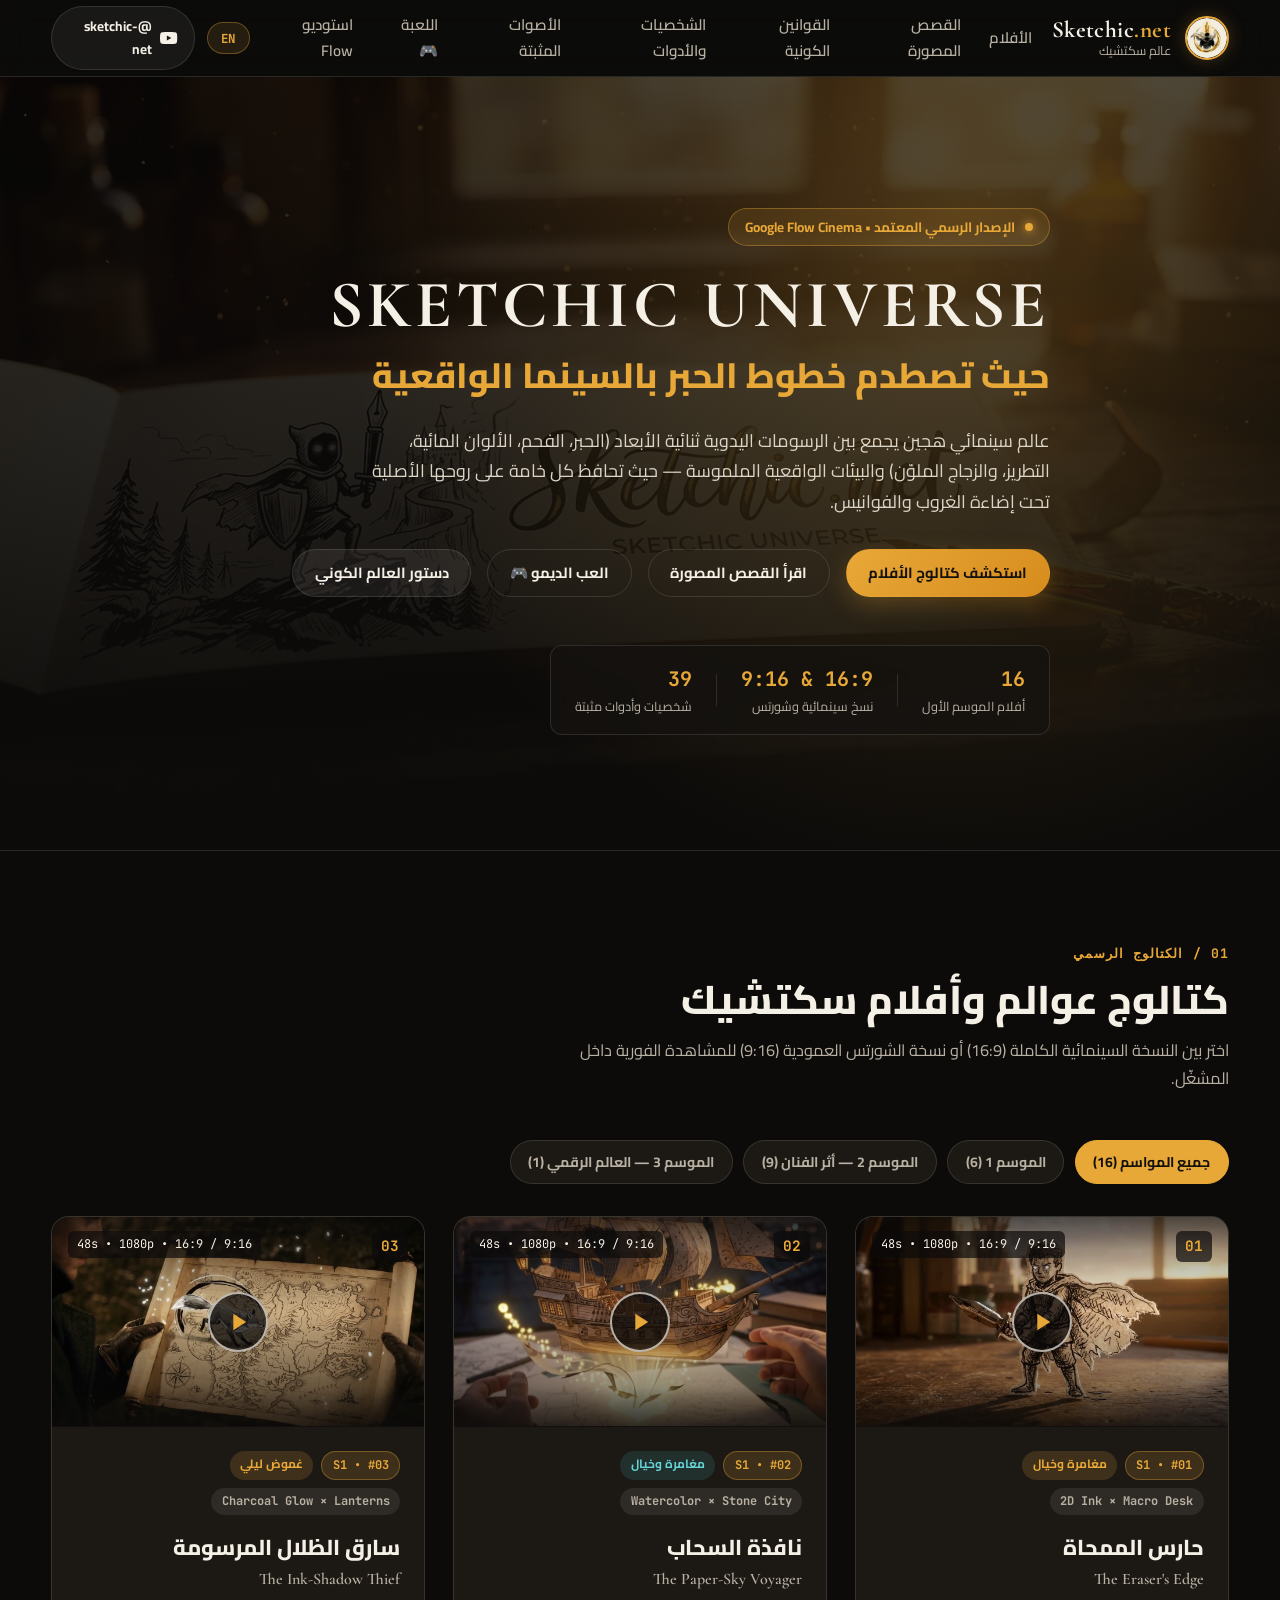
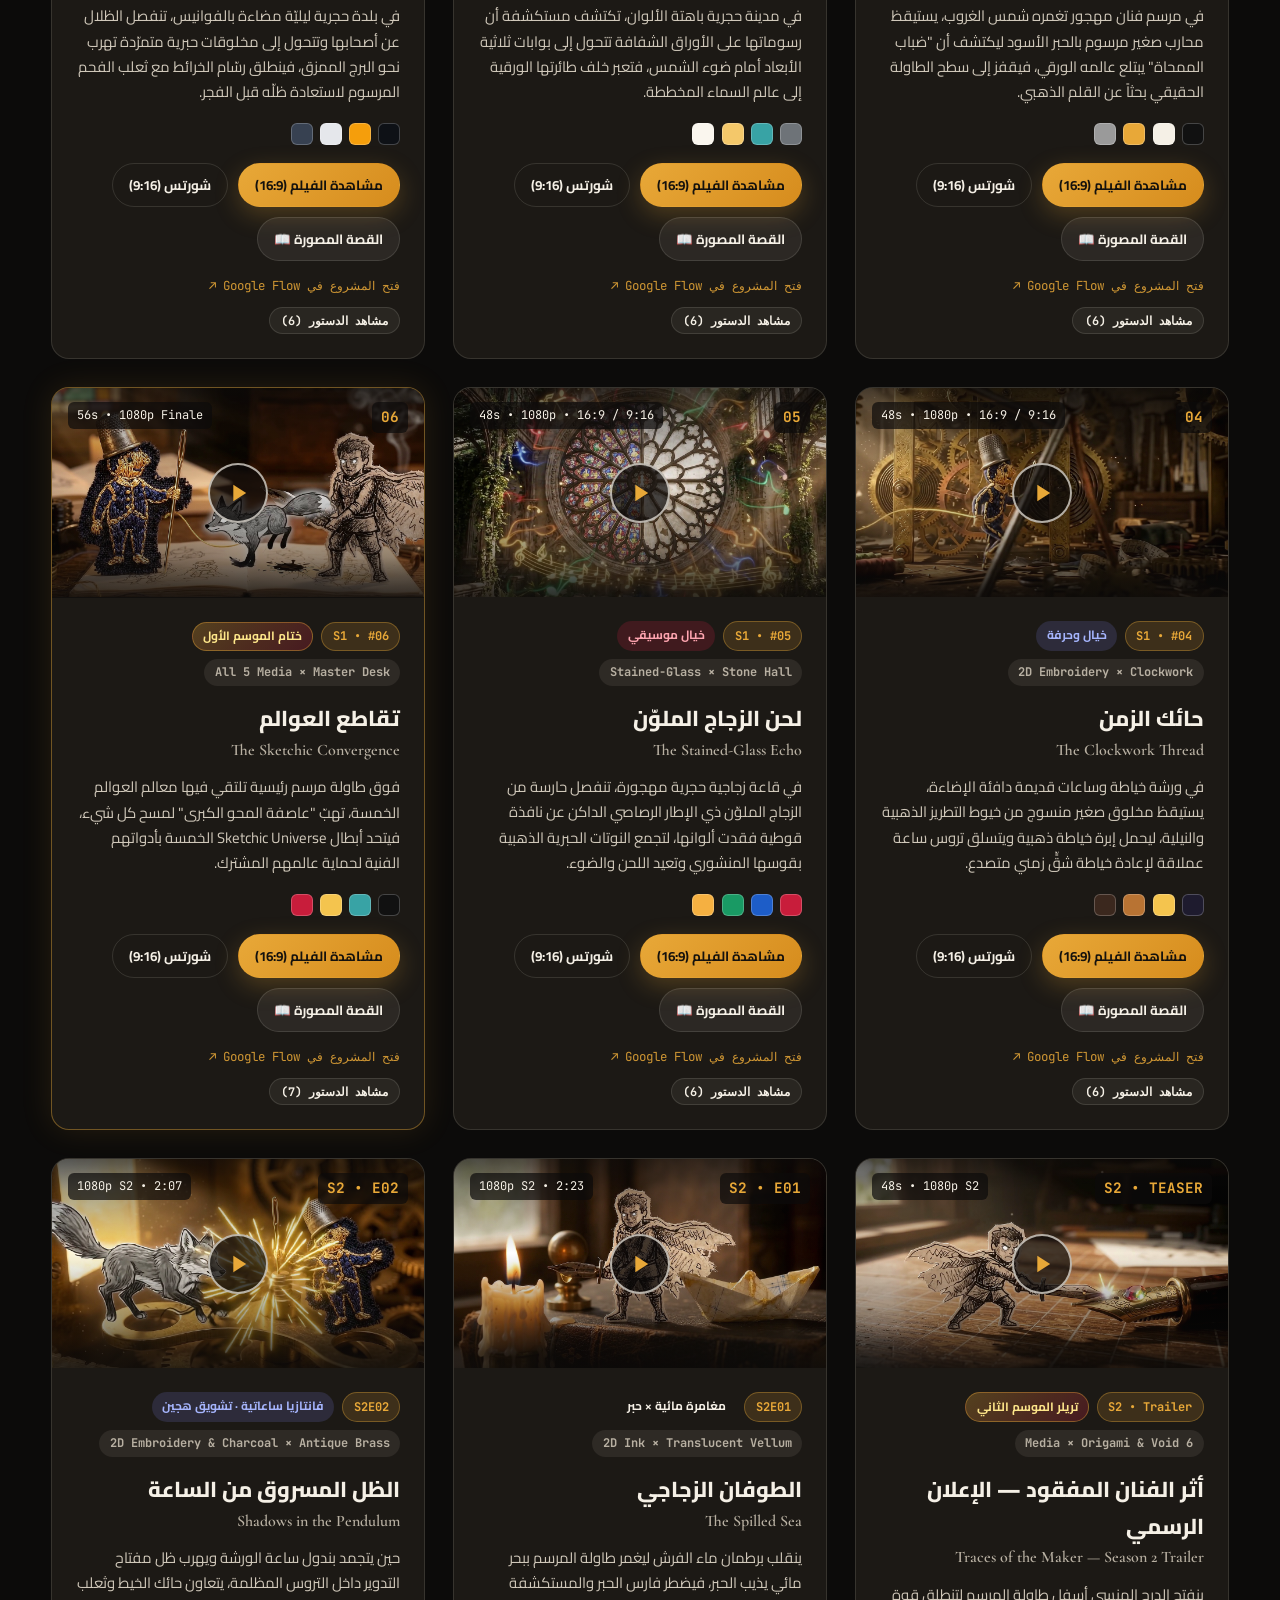
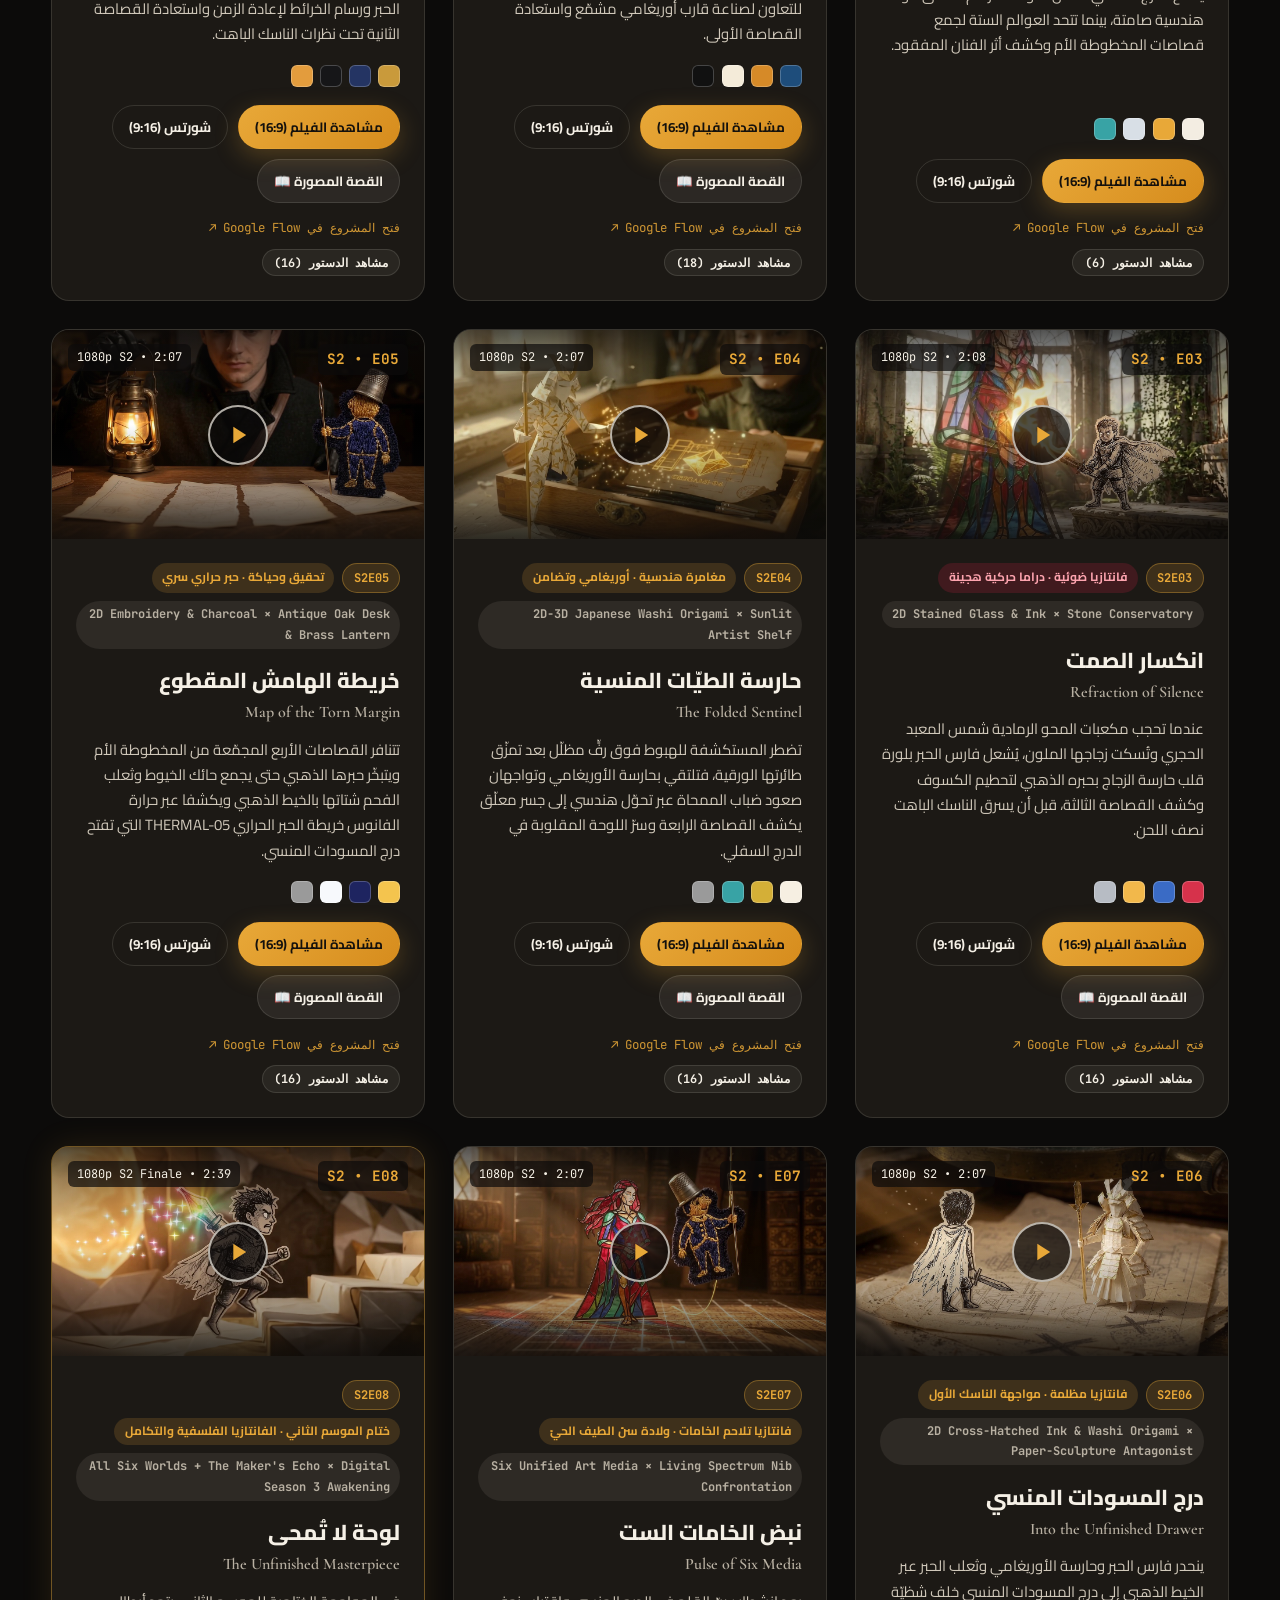
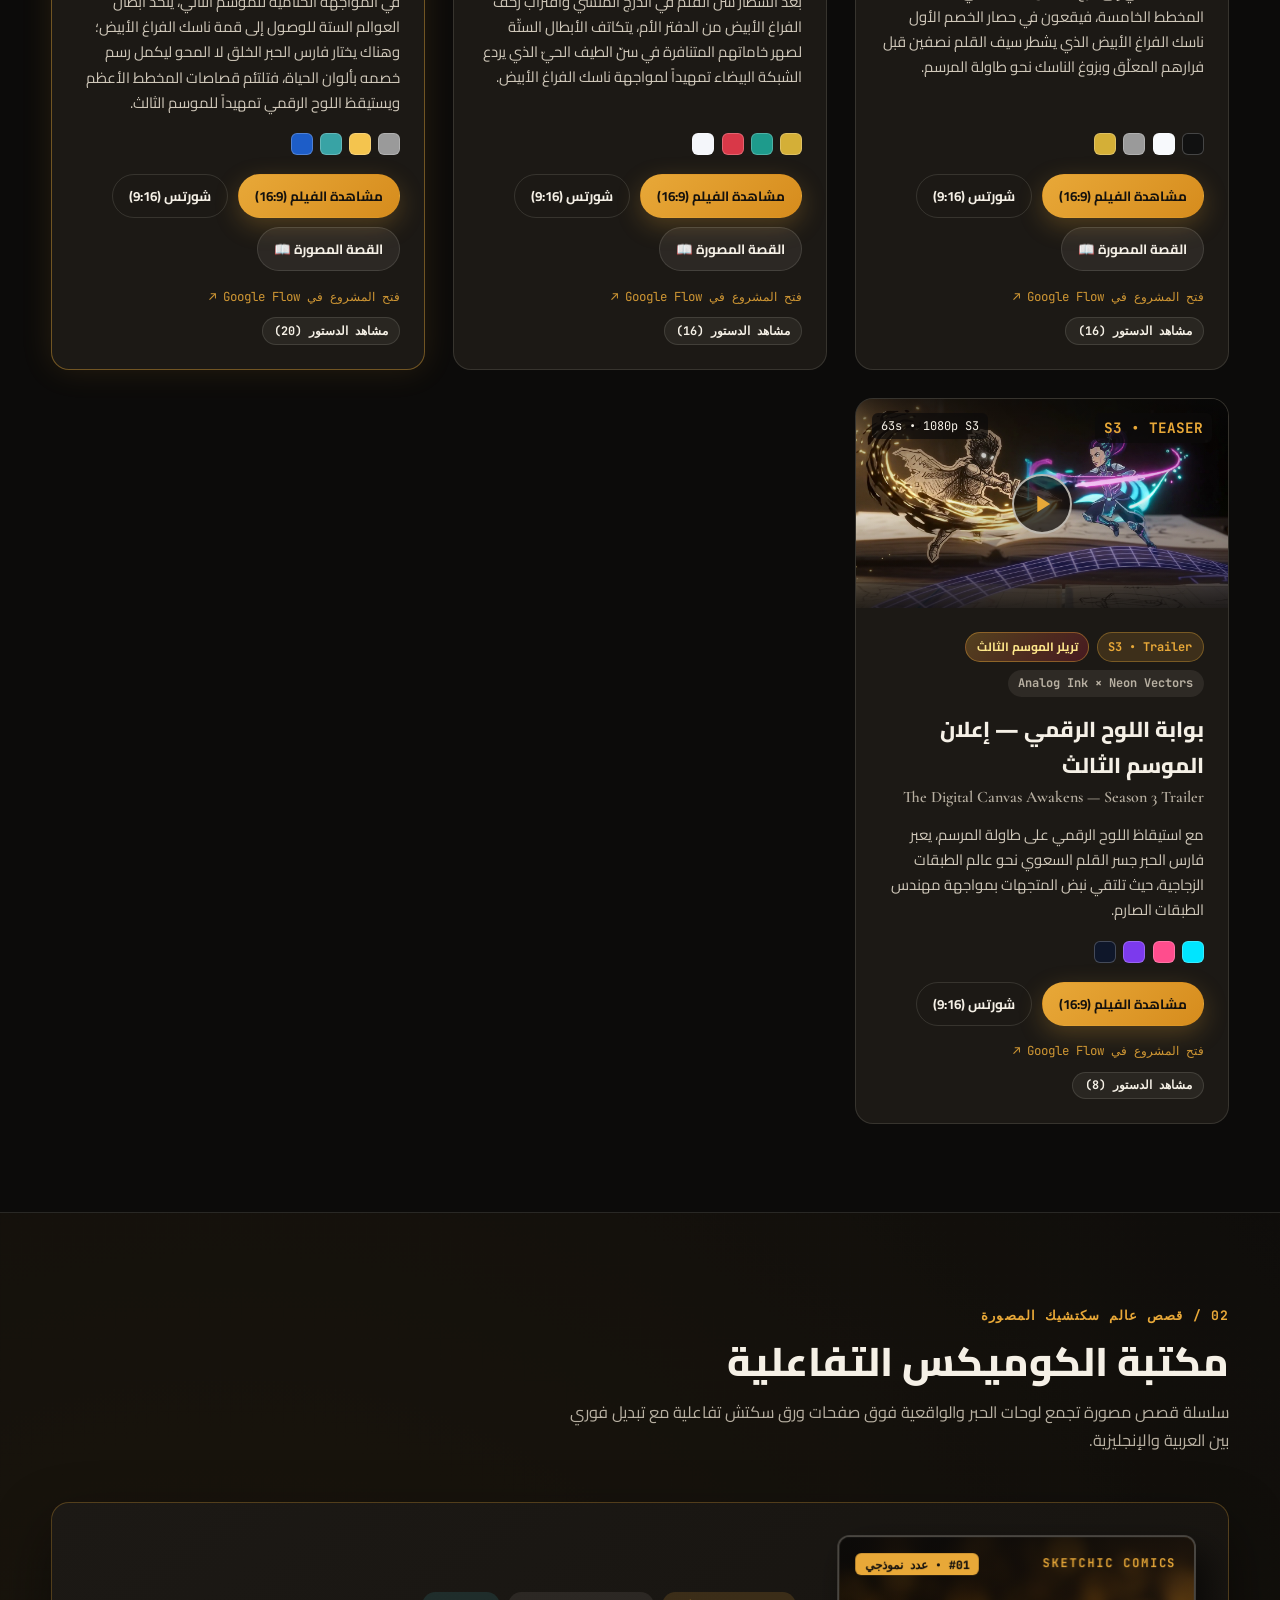
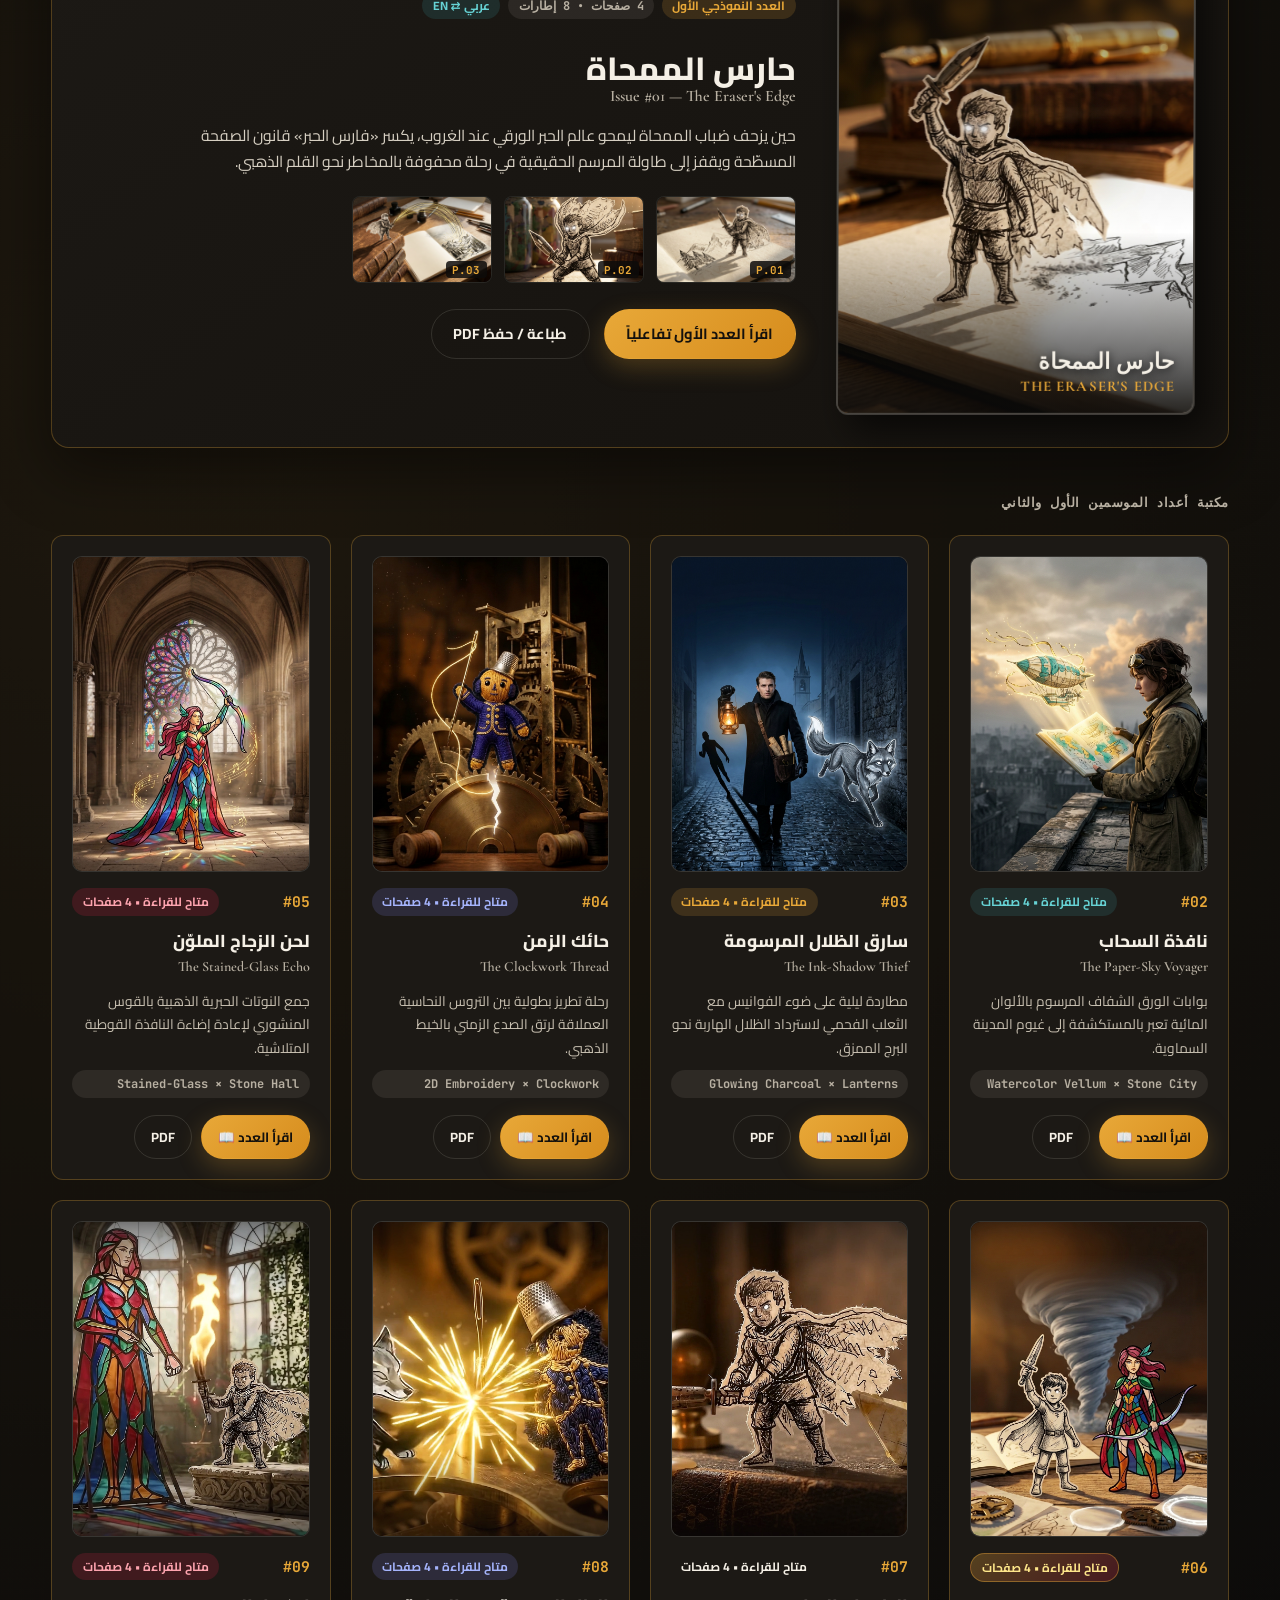
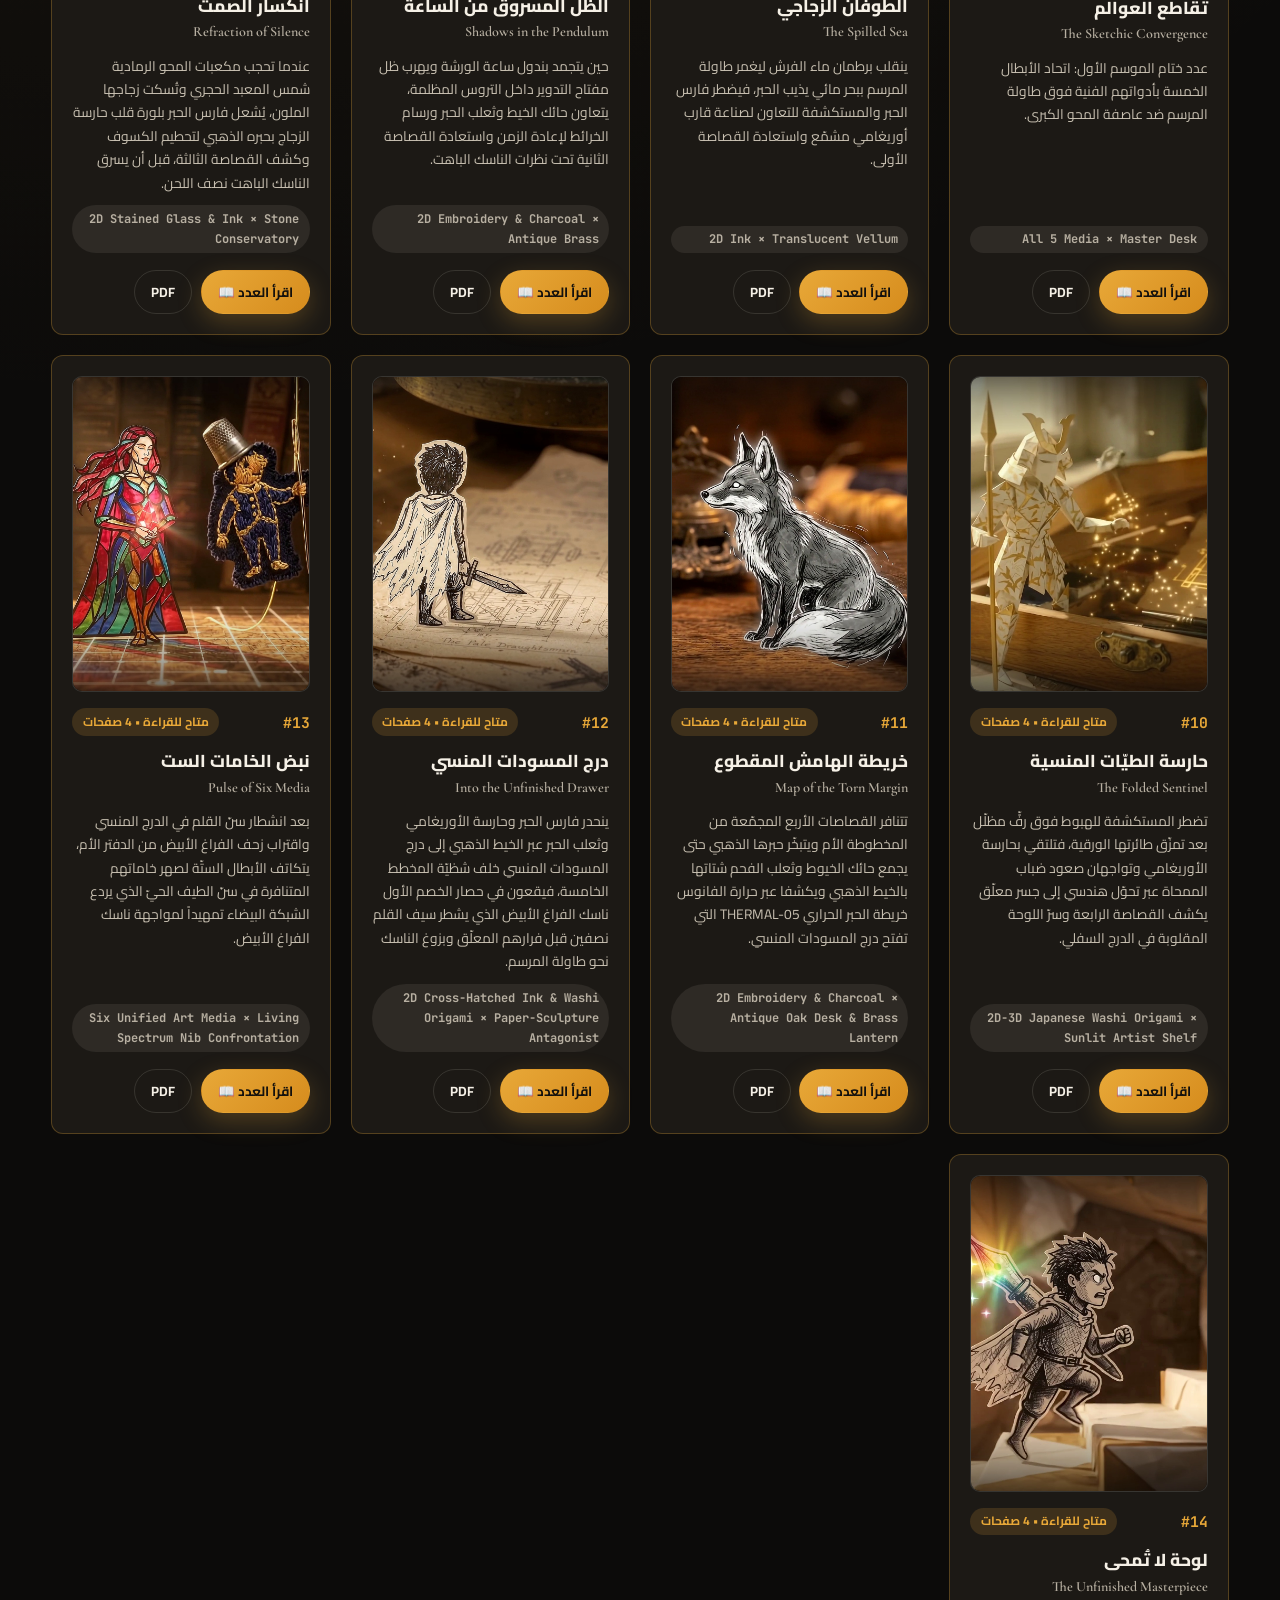
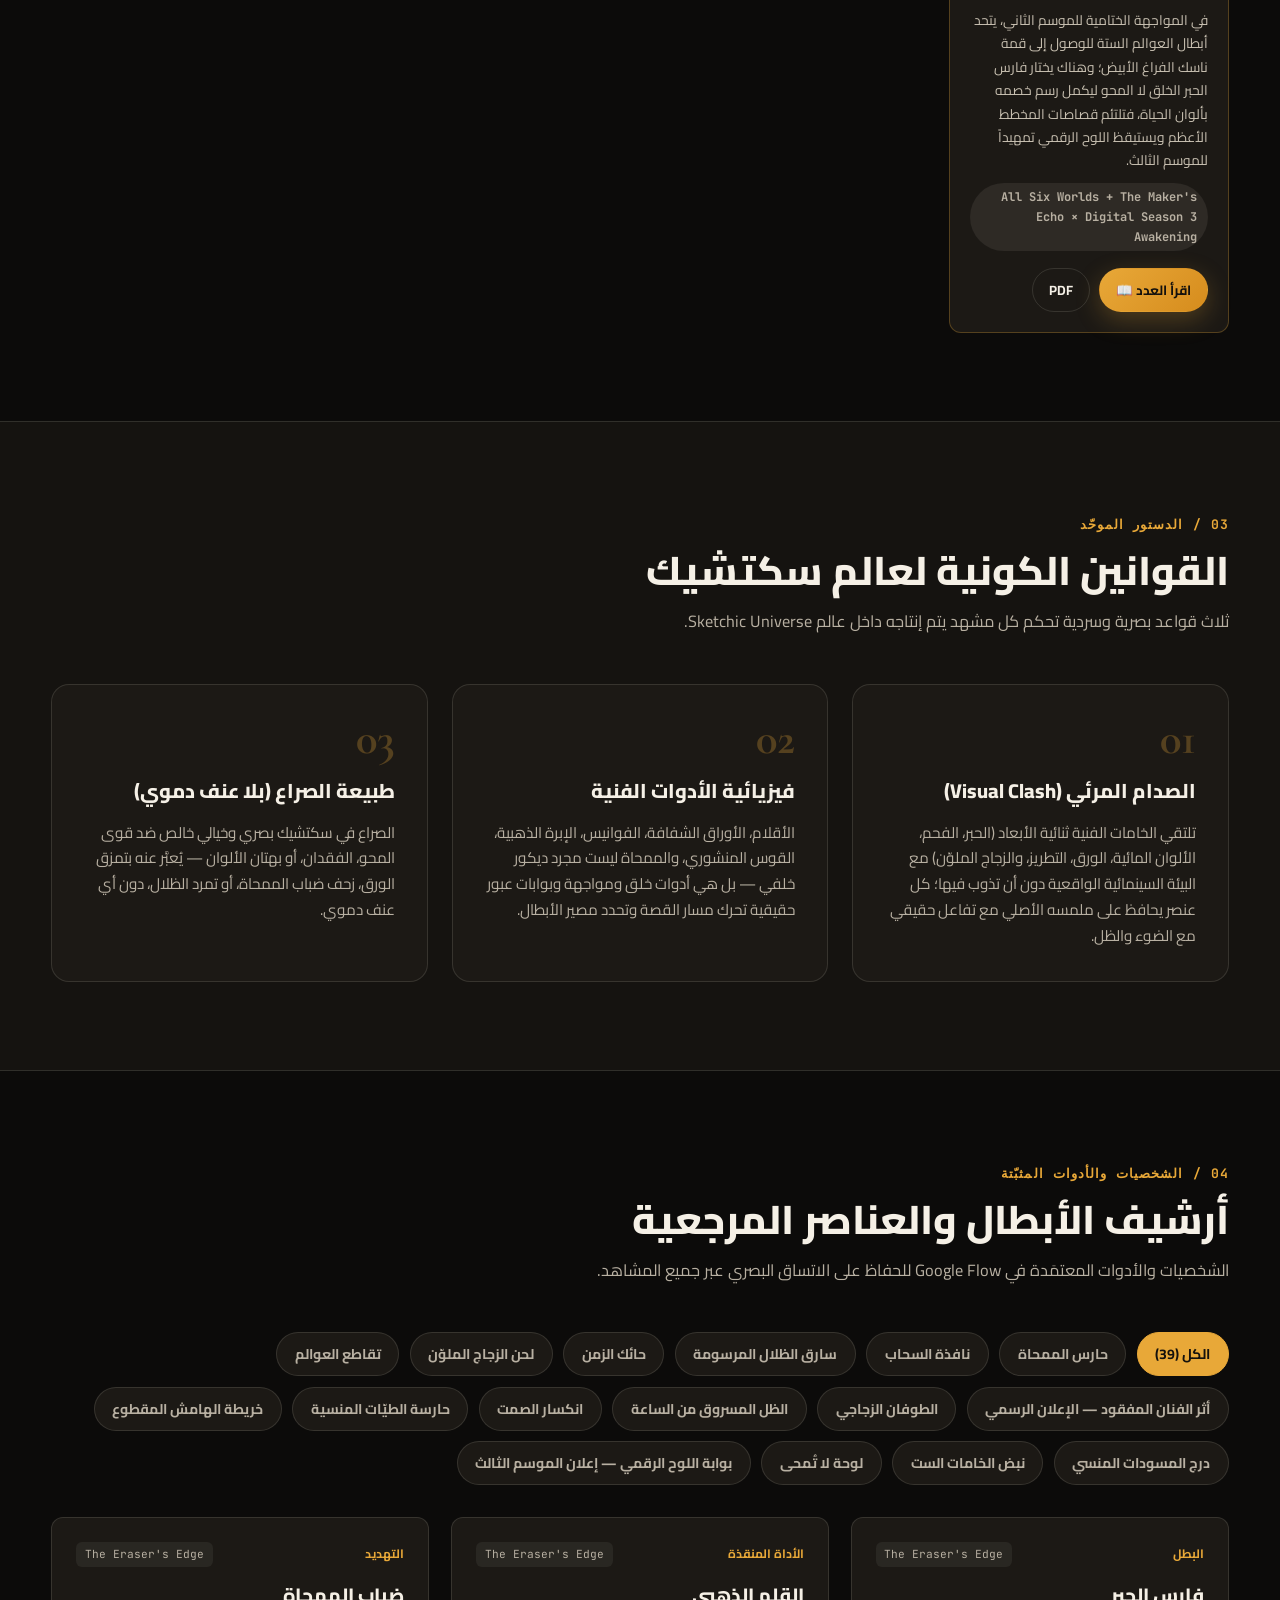
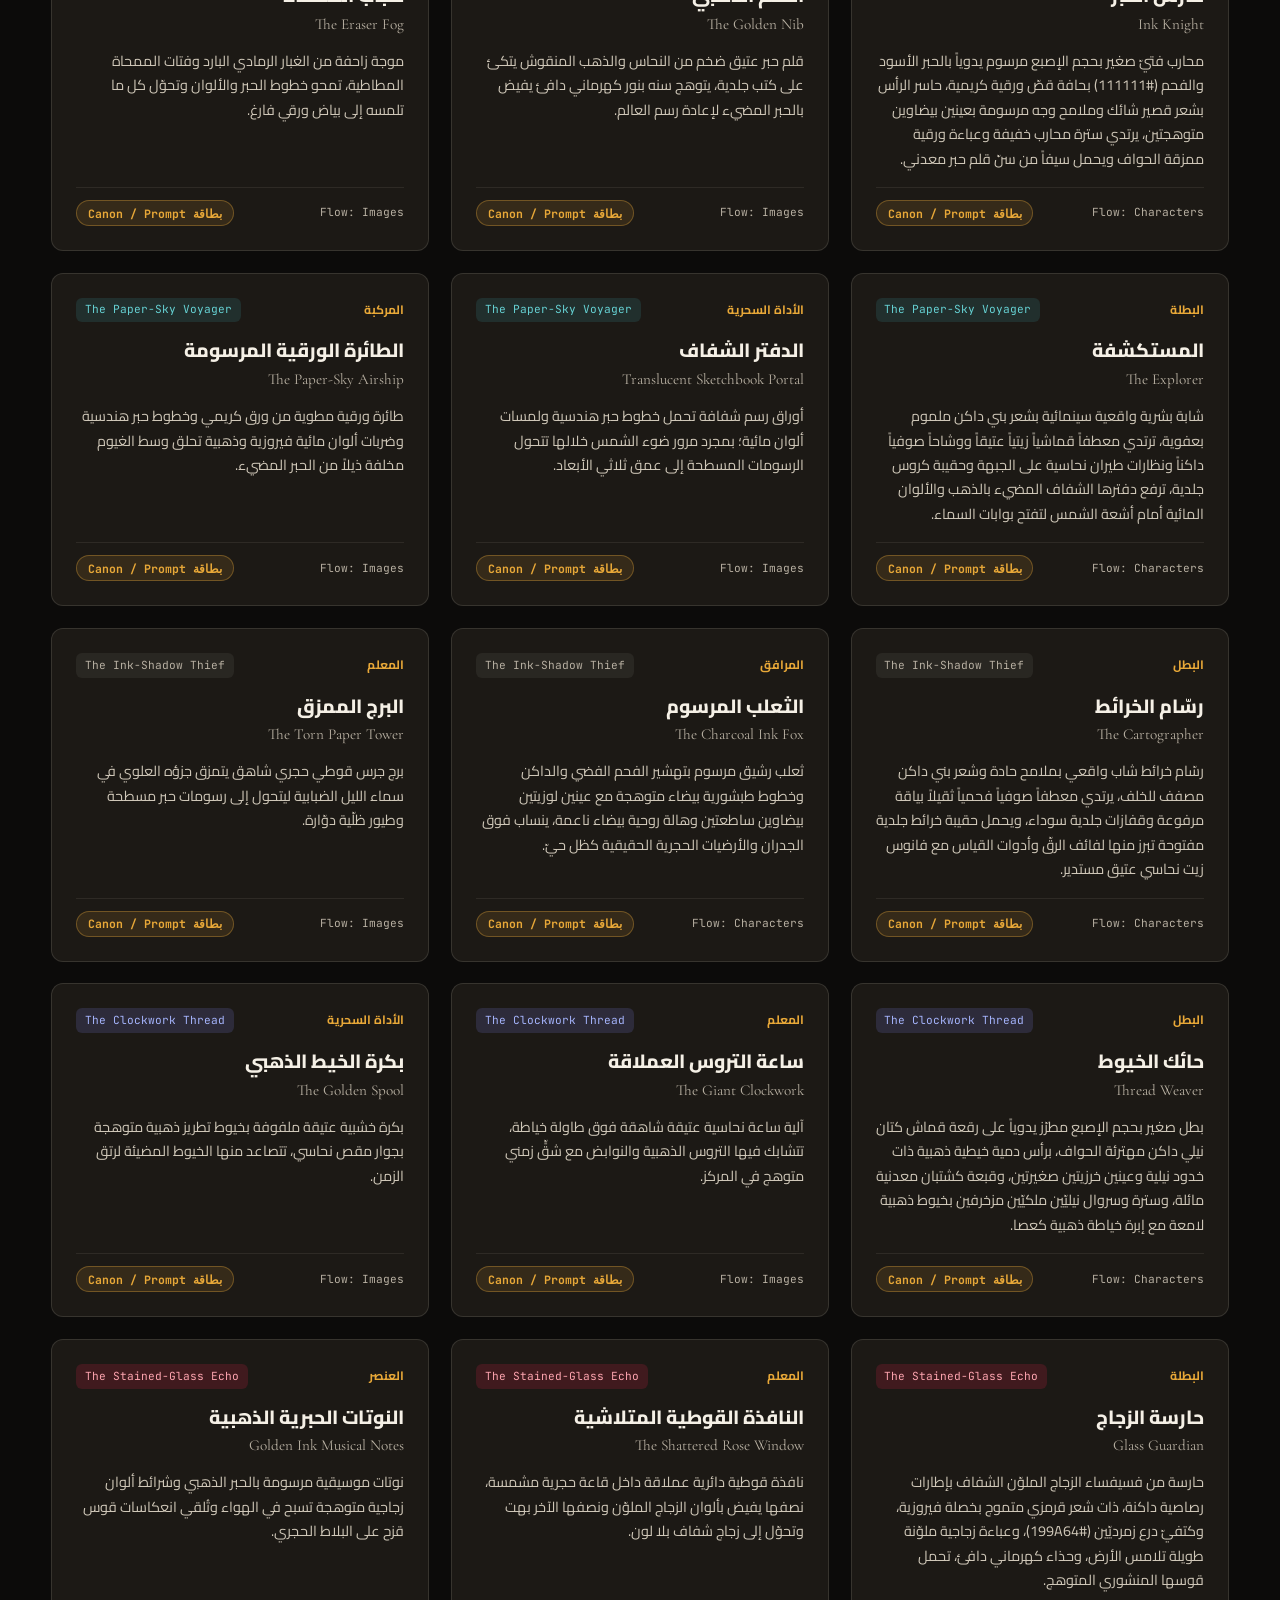
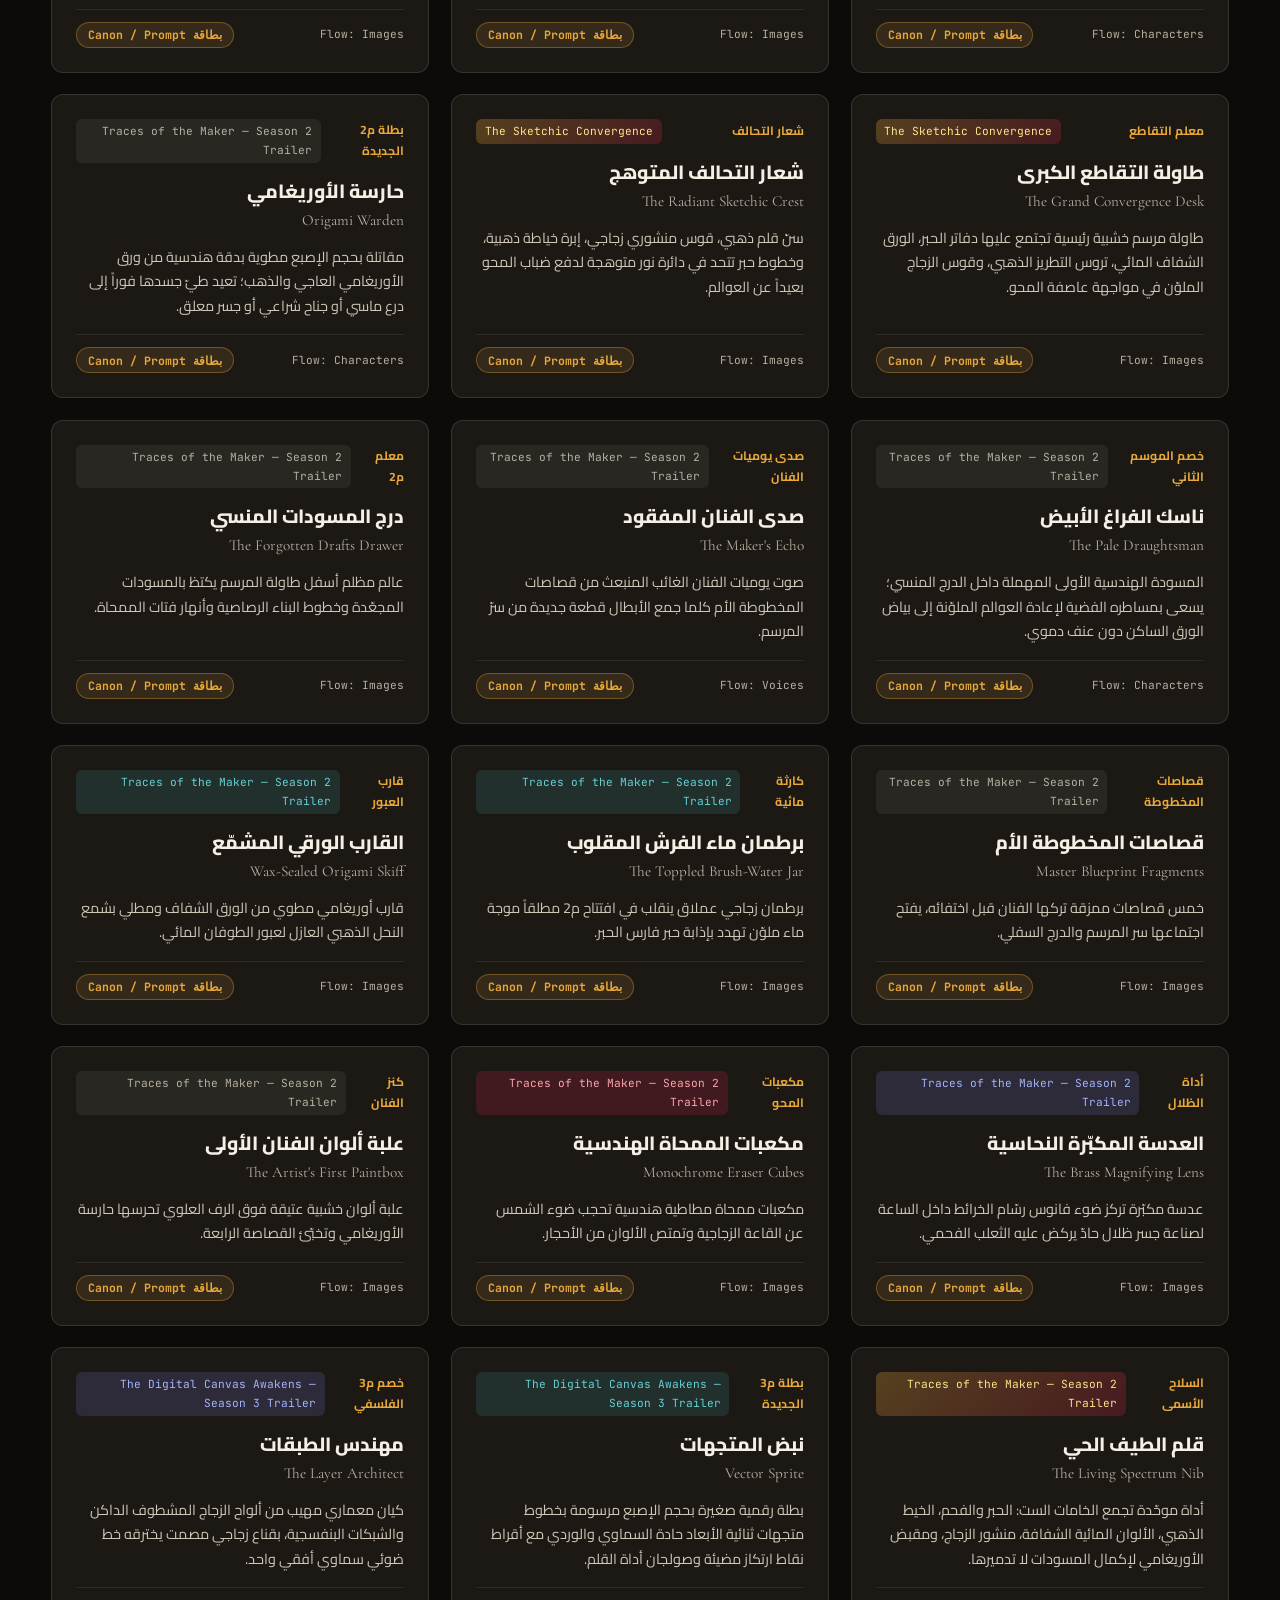
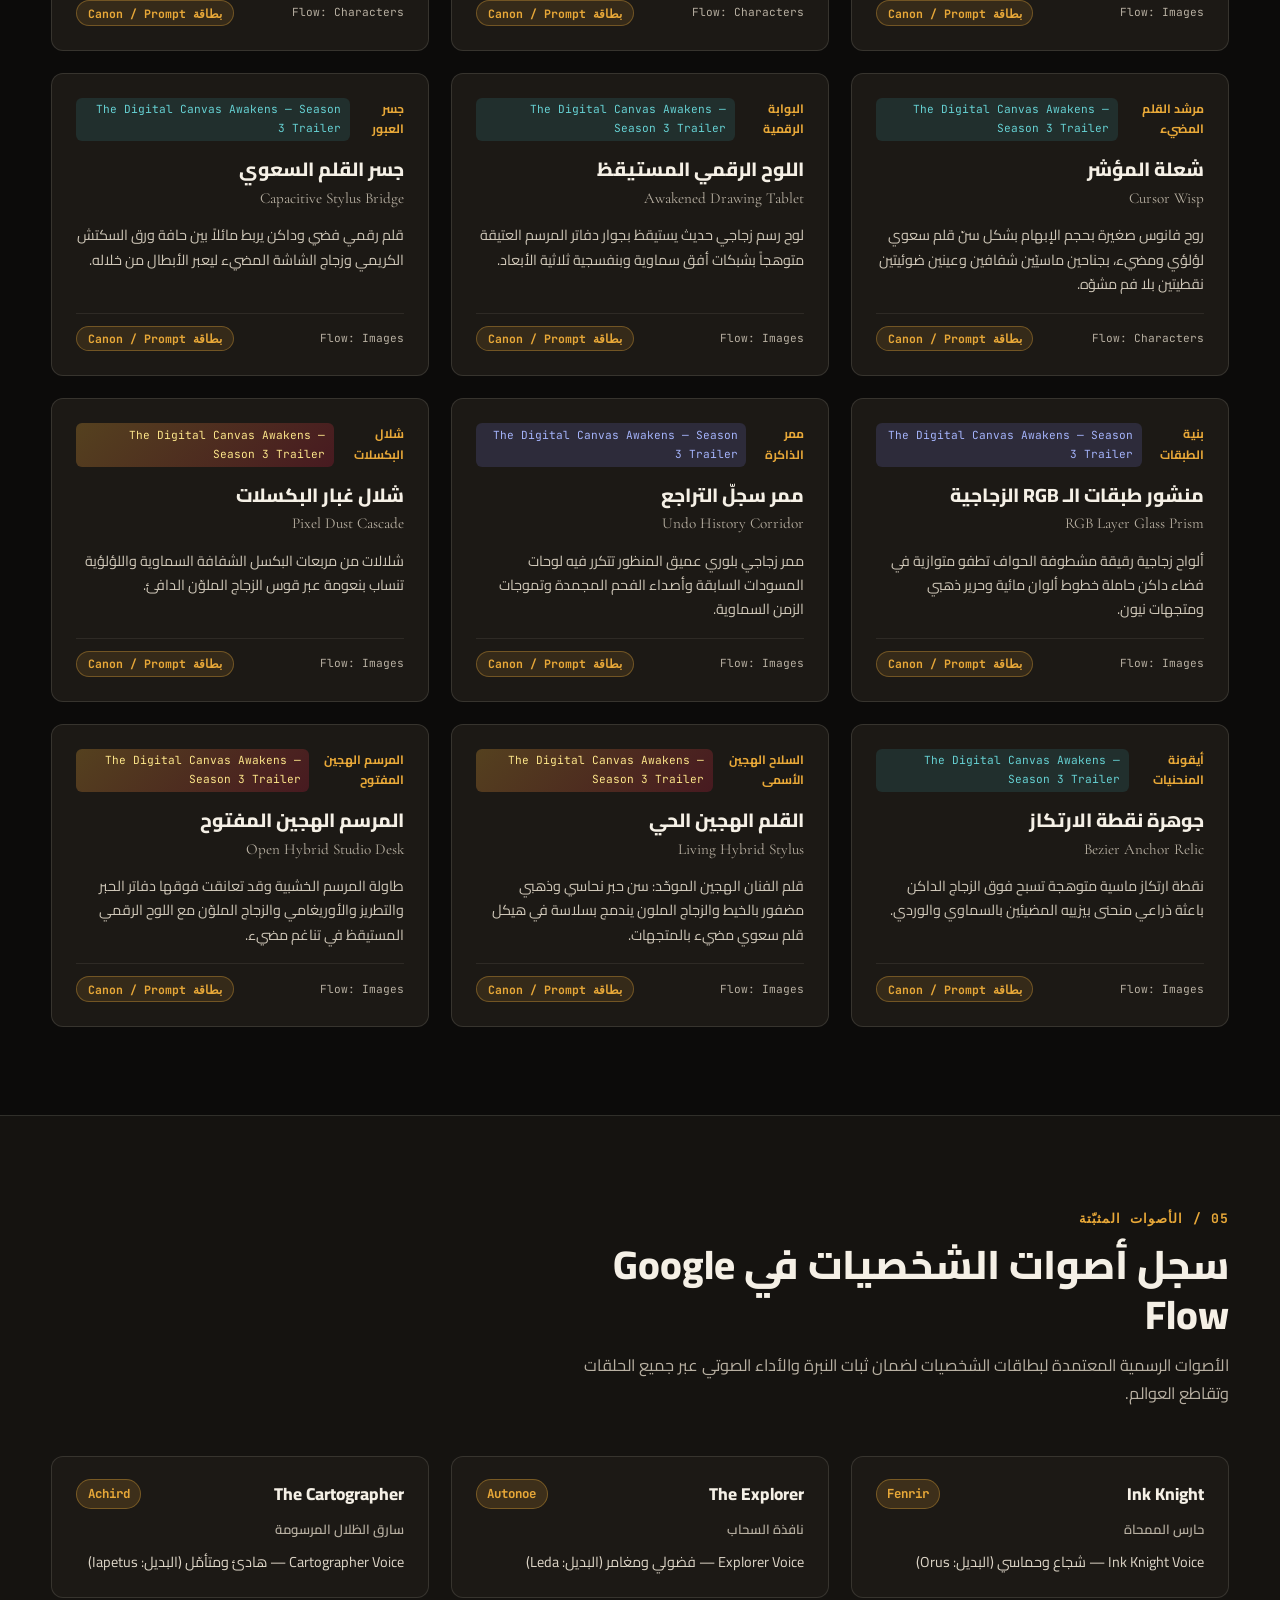
==== index.html @ 2b40381a "Fix .film-card.hidden season filtering CSS & multi-season catalog heading" ====
<!DOCTYPE html>
<html lang="ar" dir="rtl">
<head>
  <meta charset="UTF-8" />
  <meta name="viewport" content="width=device-width, initial-scale=1.0" />
  <title>Sketchic.net — Sketchic Universe | عالم سكتشيك السينمائي</title>
  <meta name="description" content="الموقع الرسمي لعالم سكتشيك (Sketchic Universe): 16 عالماً وإصداراً عبر المواسم الثلاثة تمزج الرسم اليدوي بالحبر والألوان المائية والتطريز والأوريغامي والزجاج الملوّن والمتجهات الرقمية مع السينما الواقعية." />
  <meta property="og:title" content="Sketchic.net — Sketchic Universe" />
  <meta property="og:description" content="حيث تصطدم خطوط الحبر اليدوية بالسينما الواقعية — كتالوج المواسم الثلاثة (16 عالماً وإصداراً)، القصص المصورة، القوانين الكونية، واللعبة التفاعلية." />
  <meta property="og:image" content="assets/images/YouTube_Channel_Banner_2560x1440.png" />
  <link rel="icon" type="image/png" href="assets/images/YouTube_Channel_Profile_800x800.png" />

  <link rel="preconnect" href="https://fonts.googleapis.com" />
  <link rel="preconnect" href="https://fonts.gstatic.com" crossorigin />
  <link href="https://fonts.googleapis.com/css2?family=Cairo:wght@400;600;700;800;900&family=Cormorant+Garamond:ital,wght@0,600;0,700;1,600&family=JetBrains+Mono:wght@400;500;700&display=swap" rel="stylesheet" />

  <script async src="https://www.googletagmanager.com/gtag/js?id=G-4CBW83FGDH"></script>
  <script>
    window.dataLayer = window.dataLayer || [];
    function gtag(){dataLayer.push(arguments);}
    gtag('js', new Date());
    gtag('config', 'G-4CBW83FGDH', { anonymize_ip: true });
  </script>

  <link rel="stylesheet" href="styles.css?v=20261124-s3b" />
</head>
<body>
  <!-- Subtle Paper & Ink Grain Overlay -->
  <div class="paper-grain" aria-hidden="true"></div>

  <!-- Navigation -->
  <header class="site-header" id="top">
    <div class="container nav-inner">
      <a href="#top" class="brand">
        <img src="assets/images/YouTube_Channel_Profile_800x800.png" alt="Sketchic Logo" class="brand-avatar" />
        <div class="brand-text">
          <span class="brand-name">Sketchic<span class="brand-dot">.net</span></span>
          <span class="brand-sub" data-i18n="brandSub">عالم سكتشيك</span>
        </div>
      </a>

      <nav class="nav-links" aria-label="Main Navigation">
        <a href="#films" data-i18n="navFilms">الأفلام</a>
        <a href="#comics" data-i18n="navComics">القصص المصورة</a>
        <a href="#laws" data-i18n="navLaws">القوانين الكونية</a>
        <a href="#characters" data-i18n="navChars">الشخصيات والأدوات</a>
        <a href="#voices" data-i18n="navVoices">الأصوات المثبتة</a>
        <a href="play/index.html" data-i18n="navPlay">اللعبة 🎮</a>
        <a href="#studio" data-i18n="navStudio">استوديو Flow</a>
      </nav>

      <div class="nav-actions">
        <button id="langToggle" class="btn-lang" type="button" aria-label="Switch Language">
          <span class="lang-pill">EN</span>
        </button>
        <a href="https://www.youtube.com/channel/UCztH7trk7F9wglxWYWsZXNg" target="_blank" rel="noopener noreferrer" class="btn btn-yt">
          <svg viewBox="0 0 24 24" width="18" height="18" fill="currentColor" aria-hidden="true">
            <path d="M23.498 6.186a3.016 3.016 0 0 0-2.122-2.136C19.505 3.545 12 3.545 12 3.545s-7.505 0-9.377.505A3.017 3.017 0 0 0 .502 6.186C0 8.07 0 12 0 12s0 3.93.502 5.814a3.016 3.016 0 0 0 2.122 2.136c1.871.505 9.376.505 9.376.505s7.505 0 9.377-.505a3.015 3.015 0 0 0 2.122-2.136C24 15.93 24 12 24 12s0-3.93-.502-5.814zM9.545 15.568V8.432L15.818 12l-6.273 3.568z"/>
          </svg>
          <span data-i18n="navYoutube">@sketchic-net</span>
        </a>
        <button id="mobileMenuBtn" class="mobile-menu-btn" type="button" aria-label="Toggle Menu">
          <span></span><span></span><span></span>
        </button>
      </div>
    </div>
  </header>

  <!-- Hero Section -->
  <section class="hero">
    <div class="hero-backdrop">
      <img src="assets/images/YouTube_Channel_Banner_2560x1440.png" alt="Sketchic Universe Banner" class="hero-banner-img" />
      <div class="hero-scrim"></div>
    </div>

    <div class="container hero-content">
      <div class="hero-badge">
        <span class="nib-dot"></span>
        <span data-i18n="heroBadge">الإصدار الرسمي المعتمد • Google Flow Cinema</span>
      </div>

      <h1 class="hero-title">
        <span class="title-en">SKETCHIC UNIVERSE</span>
        <span class="title-ar" data-i18n="heroTitle">حيث تصطدم خطوط الحبر بالسينما الواقعية</span>
      </h1>

      <p class="hero-desc" data-i18n="heroDesc">
        عالم سينمائي هجين يجمع بين الرسومات اليدوية ثنائية الأبعاد (الحبر، الفحم، الألوان المائية، التطريز، والزجاج الملوّن) والبيئات الواقعية الملموسة — حيث تحافظ كل خامة على روحها الأصلية تحت إضاءة الغروب والفوانيس.
      </p>

      <div class="hero-cta">
        <a href="#films" class="btn btn-primary" data-i18n="heroWatch">استكشف كتالوج الأفلام</a>
        <a href="#comics" class="btn btn-outline" data-i18n="heroComics">اقرأ القصص المصورة</a>
        <a href="play/index.html" class="btn btn-outline" data-i18n="heroPlay">العب الديمو 🎮</a>
        <a href="#laws" class="btn btn-ghost" data-i18n="heroLaws">دستور العالم الكوني</a>
      </div>

      <div class="hero-stats">
        <div class="stat-item">
          <span class="stat-num" id="statFilmsNum">05</span>
          <span class="stat-label" data-i18n="statFilms">عوالم وأفلام معتمدة</span>
        </div>
        <div class="stat-divider"></div>
        <div class="stat-item">
          <span class="stat-num">16:9 &amp; 9:16</span>
          <span class="stat-label" data-i18n="statFormats">نسخ سينمائية وشورتس</span>
        </div>
        <div class="stat-divider"></div>
        <div class="stat-item">
          <span class="stat-num" id="statCharsNum">15</span>
          <span class="stat-label" data-i18n="statChars">شخصيات وأدوات مثبتة</span>
        </div>
      </div>
    </div>
  </section>

  <!-- Films Catalog Section -->
  <section class="section films-section" id="films">
    <div class="container">
      <div class="section-header">
        <span class="section-kicker" data-i18n="filmsKicker">01 / الكتالوج الرسمي</span>
        <h2 class="section-title" data-i18n="filmsTitle">كتالوج عوالم وأفلام سكتشيك</h2>
        <p class="section-subtitle" data-i18n="filmsSub">
          اختر بين النسخة السينمائية الكاملة (16:9) أو نسخة الشورتس العمودية (9:16) للمشاهدة الفورية داخل المشغّل.
        </p>
      </div>

      <div class="filter-bar" id="filmsFilterBar" role="tablist" aria-label="Filter Films by Season" hidden>
        <!-- Hydrated dynamically when Season 2 worlds are present -->
      </div>

      <div class="films-grid" id="filmsGrid" aria-live="polite">
        <!-- Hydrated dynamically from Sketchic Canon DB -->
      </div>
    </div>
  </section>

  <!-- Illustrated Comics Section -->
  <section class="section comics-section" id="comics">
    <div class="container">
      <div class="section-header">
        <span class="section-kicker" data-i18n="comicsKicker">02 / قصص عالم سكتشيك المصورة</span>
        <h2 class="section-title" data-i18n="comicsTitle">مكتبة الكوميكس التفاعلية</h2>
        <p class="section-subtitle" data-i18n="comicsSub">
          سلسلة قصص مصورة تجمع لوحات الحبر والواقعية فوق صفحات ورق سكتش تفاعلية مع تبديل فوري بين العربية والإنجليزية.
        </p>
      </div>

      <article class="comic-featured" id="comicFeatured" data-comic="erasers-edge">
        <!-- Hydrated dynamically from Sketchic Canon DB -->
      </article>

      <div class="comics-roadmap-header">
        <span class="roadmap-label" data-i18n="comicsRoadmapLabel">خارطة إصدارات الموسم الأول القادمة</span>
      </div>

      <div class="comics-series-grid" id="comicsSeriesGrid" aria-live="polite">
        <!-- Hydrated dynamically from Sketchic Canon DB -->
      </div>
    </div>
  </section>

  <!-- Cosmic Laws Section -->
  <section class="section laws-section" id="laws">
    <div class="container">
      <div class="section-header">
        <span class="section-kicker" data-i18n="lawsKicker">03 / الدستور الموحّد</span>
        <h2 class="section-title" data-i18n="lawsTitle">القوانين الكونية لعالم سكتشيك</h2>
        <p class="section-subtitle" data-i18n="lawsSub">
          ثلاث قواعد بصرية وسردية تحكم كل مشهد يتم إنتاجه داخل عالم Sketchic Universe.
        </p>
      </div>

      <div class="laws-grid" id="lawsGrid" aria-live="polite">
        <!-- Hydrated dynamically from Sketchic Canon DB -->
      </div>
    </div>
  </section>

  <!-- Characters & Ingredients Section -->
  <section class="section chars-section" id="characters">
    <div class="container">
      <div class="section-header">
        <span class="section-kicker" data-i18n="charsKicker">04 / الشخصيات والأدوات المثبّتة</span>
        <h2 class="section-title" data-i18n="charsTitle">أرشيف الأبطال والعناصر المرجعية</h2>
        <p class="section-subtitle" data-i18n="charsSub">
          الشخصيات والأدوات المعتمَدة في Google Flow للحفاظ على الاتساق البصري عبر جميع المشاهد.
        </p>
      </div>

      <div class="filter-bar" id="charsFilterBar" role="tablist" aria-label="Filter Characters by Film">
        <!-- Hydrated dynamically from Sketchic Canon DB -->
      </div>

      <div class="chars-grid" id="charsGrid" aria-live="polite">
        <!-- Hydrated dynamically from Sketchic Canon DB -->
      </div>
    </div>
  </section>

  <!-- Voices Registry Section -->
  <section class="section voices-section" id="voices">
    <div class="container">
      <div class="section-header">
        <span class="section-kicker" data-i18n="voicesKicker">05 / الأصوات المثبّتة</span>
        <h2 class="section-title" data-i18n="voicesTitle">سجل أصوات الشخصيات في Google Flow</h2>
        <p class="section-subtitle" data-i18n="voicesSub">
          الأصوات الرسمية المعتمدة لبطاقات الشخصيات لضمان ثبات النبرة والأداء الصوتي عبر جميع العوالم والمشاهد.
        </p>
      </div>

      <div class="voices-grid" id="voicesGrid" aria-live="polite">
        <!-- Hydrated dynamically from Sketchic Canon DB -->
      </div>
    </div>
  </section>

  <!-- Studio & EndFrame Section -->
  <section class="section studio-section" id="studio">
    <div class="container studio-grid">
      <div class="studio-visual">
        <img src="assets/images/Sketchic_net_EndFrame_Logo.png" alt="Sketchic.net Official End Frame" class="endframe-img" />
        <div class="watermark-chip">
          <img src="assets/images/YouTube_Video_Watermark_150x150.png" alt="Watermark" />
          <span>Official Brand Identity</span>
        </div>
      </div>

      <div class="studio-info">
        <span class="section-kicker" data-i18n="studioKicker">06 / الهوية والإنتاج</span>
        <h2 class="section-title" data-i18n="studioTitle">صُنع في Google Flow</h2>
        <div class="canon-status-pill" id="canonDbStatusBadge" aria-live="polite">
          <span class="nib-dot"></span>
          <span id="canonDbStatusText">Sketchic Canon DB v1.0.0 • متّصل</span>
        </div>
        <p data-i18n="studioDesc">
          تُنتج أفلام Sketchic Universe عبر خطوط إنتاج Google Flow السينمائية باستخدام بطاقات الشخصيات والأصوات والأدوات المرجعية (Characters, Voices & Ingredients) لضمان وحدة الأسلوب، الإضاءة، وملمس الرسم اليدوي في كل لقطة.
        </p>

        <div class="studio-links">
          <a href="https://www.youtube.com/channel/UCztH7trk7F9wglxWYWsZXNg" target="_blank" rel="noopener noreferrer" class="btn btn-primary" data-i18n="studioYtBtn">
            اشترك في قناة YouTube الرسمية
          </a>
          <a href="#films" class="btn btn-outline" data-i18n="studioRewatch">
            العودة إلى الأفلام
          </a>
        </div>
      </div>
    </div>
  </section>

  <!-- Footer -->
  <footer class="site-footer">
    <div class="container footer-inner">
      <div class="footer-brand">
        <img src="assets/images/YouTube_Channel_Profile_800x800.png" alt="Sketchic" class="footer-avatar" />
        <div>
          <strong>Sketchic.net</strong>
          <p data-i18n="footerTag">Sketchic Universe — عالم سكتشيك السينمائي</p>
        </div>
      </div>
      <div class="footer-meta">
        <span>© 2026 Sketchic Universe</span>
        <a href="https://www.youtube.com/channel/UCztH7trk7F9wglxWYWsZXNg" target="_blank" rel="noopener noreferrer">YouTube (@sketchic-net)</a>
      </div>
    </div>
  </footer>

  <!-- Cinema Modal Player -->
  <div class="cinema-modal" id="cinemaModal" role="dialog" aria-modal="true" aria-labelledby="modalTitle" hidden>
    <div class="cinema-backdrop" id="modalBackdrop"></div>
    <div class="cinema-dialog">
      <div class="cinema-header">
        <div>
          <h3 id="modalTitle">Film Title</h3>
          <span id="modalSubtitle" class="modal-sub">Format</span>
        </div>
        <div class="cinema-controls">
          <div class="format-switcher subtitle-switcher" role="group" aria-label="Subtitles">
            <button type="button" class="fmt-btn active" data-modal-sub="ar">CC عربي</button>
            <button type="button" class="fmt-btn" data-modal-sub="en">CC EN</button>
            <button type="button" class="fmt-btn" data-modal-sub="off">CC Off</button>
          </div>
          <div class="format-switcher" role="group" aria-label="Aspect Ratio">
            <button type="button" class="fmt-btn active" data-modal-fmt="16:9">16:9 Full</button>
            <button type="button" class="fmt-btn" data-modal-fmt="9:16">9:16 Shorts</button>
          </div>
          <button type="button" class="modal-close" id="modalClose" aria-label="Close">✕</button>
        </div>
      </div>

      <div class="cinema-stage" id="cinemaStage">
        <video id="modalVideo" controls autoplay playsinline></video>
      </div>
    </div>
  </div>

  <!-- Interactive Bilingual Comic Reader Modal -->
  <div class="comic-modal" id="comicModal" role="dialog" aria-modal="true" aria-labelledby="comicModalTitle" hidden>
    <div class="comic-backdrop" id="comicBackdrop"></div>
    <div class="comic-dialog">
      <div class="comic-reader-header">
        <div class="comic-reader-meta">
          <h3 id="comicModalTitle">حارس الممحاة — The Eraser's Edge</h3>
          <span id="comicPageIndicator" class="modal-sub">الغلاف (1 / 4)</span>
        </div>
        <div class="comic-reader-controls">
          <div class="view-switcher" role="group" aria-label="Comic View Mode">
            <button type="button" class="fmt-btn active" data-comic-view="page" data-i18n="comicViewPages">الصفحات</button>
            <button type="button" class="fmt-btn" data-comic-view="scroll" data-i18n="comicViewScroll">تمرير كامل</button>
          </div>
          <button type="button" class="reader-tool-btn" id="comicCleanArtBtn" aria-pressed="false" data-i18n="comicCleanArt">لوحات صافية</button>
          <button type="button" class="reader-tool-btn reader-lang-btn" id="comicLangBtn" aria-label="Toggle Comic Language">EN</button>
          <button type="button" class="reader-tool-btn" id="comicPrintBtn" data-i18n="comicPrintShort">طباعة / PDF</button>
          <button type="button" class="modal-close" id="comicModalClose" aria-label="Close">✕</button>
        </div>
      </div>

      <div class="comic-reader-stage" id="comicStage"></div>

      <div class="comic-reader-footer" id="comicFooter">
        <button type="button" class="btn btn-sm btn-outline" id="comicPrevBtn" data-i18n="comicPrevPage">الصفحة السابقة</button>
        <div class="comic-page-pills" id="comicPagePills"></div>
        <span class="comic-dir-hint" id="comicDirHint" data-i18n="comicDirHint">اتجاه القراءة: من اليمين إلى اليسار ←</span>
        <button type="button" class="btn btn-sm btn-primary" id="comicNextBtn" data-i18n="comicNextPage">الصفحة التالية</button>
      </div>
    </div>
  </div>

  <!-- Canon DB Inspector Modal -->
  <div class="canon-modal" id="canonModal" role="dialog" aria-modal="true" aria-labelledby="canonModalTitle" hidden>
    <div class="canon-backdrop" id="canonBackdrop"></div>
    <div class="canon-dialog">
      <div class="canon-modal-header">
        <div class="canon-modal-meta">
          <span class="section-kicker" id="canonModalKicker">SKETCHIC CANON DB</span>
          <h3 id="canonModalTitle">Canon Inspector</h3>
        </div>
        <button type="button" class="modal-close" id="canonModalClose" aria-label="Close">✕</button>
      </div>
      <div class="canon-modal-body" id="canonModalBody"></div>
    </div>
  </div>

  <script src="data/canon-db.js?v=20261124-s3b"></script>
  <script src="app.js?v=20261124-s3b"></script>
</body>
</html>
---- styles.css ----
:root {
  --bg-deep: #0c0b0a;
  --bg-surface: #151310;
  --bg-card: #1c1915;
  --bg-card-hover: #24201a;
  --paper-cream: #f5f0e6;
  --paper-muted: #b8b0a2;
  --ink-border: rgba(245, 240, 230, 0.12);
  --gold: #e8a838;
  --gold-soft: rgba(232, 168, 56, 0.16);
  --teal: #38a3a5;
  --teal-soft: rgba(56, 163, 165, 0.16);
  --eraser: #9a9a9a;
  --radius-lg: 18px;
  --radius-md: 12px;
  --radius-sm: 8px;
  --font-ar: "Cairo", system-ui, -apple-system, sans-serif;
  --font-serif: "Cormorant Garamond", Georgia, serif;
  --font-mono: "JetBrains Mono", monospace;
}

*,
*::before,
*::after {
  box-sizing: border-box;
  margin: 0;
  padding: 0;
}

[hidden] {
  display: none !important;
}

html {
  scroll-behavior: smooth;
}

body {
  background-color: var(--bg-deep);
  color: var(--paper-cream);
  font-family: var(--font-ar);
  line-height: 1.7;
  overflow-x: hidden;
  position: relative;
}

/* Subtle paper & charcoal grain */
.paper-grain {
  position: fixed;
  inset: 0;
  pointer-events: none;
  z-index: 100;
  opacity: 0.04;
  background-image: radial-gradient(rgba(245, 240, 230, 0.6) 0.7px, transparent 0.7px);
  background-size: 16px 16px;
}

.container {
  width: min(1220px, 92%);
  margin-inline: auto;
}

a {
  color: inherit;
  text-decoration: none;
}

/* Header */
.site-header {
  position: sticky;
  top: 0;
  z-index: 50;
  background: rgba(12, 11, 10, 0.82);
  backdrop-filter: blur(14px);
  border-bottom: 1px solid var(--ink-border);
}

.nav-inner {
  display: flex;
  align-items: center;
  justify-content: space-between;
  gap: 1.25rem;
  min-height: 76px;
}

.brand {
  display: flex;
  align-items: center;
  gap: 0.85rem;
}

.brand-avatar {
  width: 44px;
  height: 44px;
  border-radius: 50%;
  object-fit: cover;
  border: 2px solid var(--gold);
  box-shadow: 0 0 18px rgba(232, 168, 56, 0.25);
}

.brand-text {
  display: flex;
  flex-direction: column;
  line-height: 1.15;
}

.brand-name {
  font-family: var(--font-serif);
  font-size: 1.45rem;
  font-weight: 700;
  letter-spacing: 0.02em;
}

.brand-dot {
  color: var(--gold);
}

.brand-sub {
  font-size: 0.78rem;
  color: var(--paper-muted);
}

.nav-links {
  display: flex;
  align-items: center;
  gap: 1.75rem;
}

.nav-links a {
  font-size: 0.95rem;
  font-weight: 600;
  color: var(--paper-muted);
  transition: color 0.2s ease;
}

.nav-links a:hover {
  color: var(--gold);
}

.nav-actions {
  display: flex;
  align-items: center;
  gap: 0.75rem;
}

.btn {
  display: inline-flex;
  align-items: center;
  justify-content: center;
  gap: 0.5rem;
  padding: 0.65rem 1.35rem;
  border-radius: 999px;
  font-family: inherit;
  font-size: 0.92rem;
  font-weight: 700;
  cursor: pointer;
  border: 1px solid transparent;
  transition: transform 0.2s ease, background-color 0.2s ease, border-color 0.2s ease, box-shadow 0.2s ease;
}

.btn:hover {
  transform: translateY(-2px);
}

.btn-sm {
  padding: 0.5rem 1rem;
  font-size: 0.84rem;
}

.btn-primary {
  background: linear-gradient(135deg, var(--gold), #d68c1d);
  color: #14110d;
  box-shadow: 0 8px 24px rgba(232, 168, 56, 0.25);
}

.btn-primary:hover {
  box-shadow: 0 12px 28px rgba(232, 168, 56, 0.38);
}

.btn-ghost {
  background: rgba(245, 240, 230, 0.07);
  border-color: var(--ink-border);
  color: var(--paper-cream);
}

.btn-ghost:hover {
  border-color: var(--gold);
  background: rgba(232, 168, 56, 0.1);
}

.btn-outline {
  background: transparent;
  border-color: var(--ink-border);
  color: var(--paper-cream);
}

.btn-outline:hover {
  border-color: var(--paper-cream);
  background: rgba(245, 240, 230, 0.06);
}

.btn-yt {
  background: rgba(255, 255, 255, 0.06);
  border-color: var(--ink-border);
  color: var(--paper-cream);
  padding: 0.5rem 1rem;
  font-size: 0.85rem;
}

.btn-yt:hover {
  border-color: #ff4e45;
  color: #ff6b63;
}

.btn-lang {
  background: rgba(232, 168, 56, 0.12);
  border: 1px solid rgba(232, 168, 56, 0.35);
  color: var(--gold);
  border-radius: 999px;
  padding: 0.42rem 0.85rem;
  font-family: var(--font-mono);
  font-size: 0.78rem;
  font-weight: 700;
  cursor: pointer;
  transition: background 0.2s ease;
}

.btn-lang:hover {
  background: rgba(232, 168, 56, 0.24);
}

.mobile-menu-btn {
  display: none;
  flex-direction: column;
  gap: 5px;
  background: none;
  border: none;
  cursor: pointer;
  padding: 6px;
}

.mobile-menu-btn span {
  width: 24px;
  height: 2px;
  background: var(--paper-cream);
  border-radius: 2px;
}

/* Hero Section */
.hero {
  position: relative;
  min-height: 86vh;
  display: flex;
  align-items: center;
  padding: 5.5rem 0 4.5rem;
  overflow: hidden;
  border-bottom: 1px solid var(--ink-border);
}

.hero-backdrop {
  position: absolute;
  inset: 0;
  z-index: 0;
}

.hero-banner-img {
  width: 100%;
  height: 100%;
  object-fit: cover;
  object-position: center;
  filter: brightness(0.45) contrast(1.06);
  transform: scale(1.02);
}

.hero-scrim {
  position: absolute;
  inset: 0;
  background:
    radial-gradient(circle at 75% 25%, rgba(232, 168, 56, 0.2), transparent 55%),
    linear-gradient(180deg, rgba(12, 11, 10, 0.55) 0%, rgba(12, 11, 10, 0.88) 70%, var(--bg-deep) 100%);
}

.hero-content {
  position: relative;
  z-index: 2;
  max-width: 820px;
}

.hero-badge {
  display: inline-flex;
  align-items: center;
  gap: 0.6rem;
  padding: 0.4rem 1rem;
  border-radius: 999px;
  background: rgba(232, 168, 56, 0.12);
  border: 1px solid rgba(232, 168, 56, 0.35);
  color: var(--gold);
  font-size: 0.85rem;
  font-weight: 700;
  margin-bottom: 1.5rem;
}

.nib-dot {
  width: 8px;
  height: 8px;
  border-radius: 50%;
  background: var(--gold);
  box-shadow: 0 0 10px var(--gold);
}

.hero-title {
  display: flex;
  flex-direction: column;
  gap: 0.35rem;
  margin-bottom: 1.25rem;
}

.title-en {
  font-family: var(--font-serif);
  font-size: clamp(2.4rem, 5.2vw, 4.4rem);
  font-weight: 700;
  letter-spacing: 0.06em;
  line-height: 1.05;
  color: var(--paper-cream);
}

.title-ar {
  font-size: clamp(1.45rem, 2.8vw, 2.2rem);
  font-weight: 800;
  color: var(--gold);
}

.hero-desc {
  font-size: 1.12rem;
  color: #dcd4c6;
  max-width: 680px;
  margin-bottom: 2rem;
}

.hero-cta {
  display: flex;
  flex-wrap: wrap;
  gap: 1rem;
  margin-bottom: 3rem;
}

.hero-stats {
  display: inline-flex;
  flex-wrap: wrap;
  align-items: center;
  gap: 1.5rem;
  padding: 1rem 1.5rem;
  background: rgba(21, 19, 16, 0.78);
  border: 1px solid var(--ink-border);
  border-radius: var(--radius-md);
  backdrop-filter: blur(8px);
}

.stat-item {
  display: flex;
  flex-direction: column;
}

.stat-num {
  font-family: var(--font-mono);
  font-size: 1.25rem;
  font-weight: 700;
  color: var(--gold);
}

.stat-label {
  font-size: 0.8rem;
  color: var(--paper-muted);
}

.stat-divider {
  width: 1px;
  height: 32px;
  background: var(--ink-border);
}

/* Sections */
.section {
  padding: 5.5rem 0;
  position: relative;
}

.section-header {
  max-width: 680px;
  margin-bottom: 3rem;
}

.section-kicker {
  display: inline-block;
  font-family: var(--font-mono);
  font-size: 0.82rem;
  font-weight: 700;
  color: var(--gold);
  letter-spacing: 0.08em;
  text-transform: uppercase;
  margin-bottom: 0.6rem;
}

.section-title {
  font-size: clamp(1.8rem, 3.2vw, 2.5rem);
  font-weight: 800;
  line-height: 1.25;
  margin-bottom: 0.75rem;
}

.section-subtitle {
  color: var(--paper-muted);
  font-size: 1.02rem;
}

/* Films Grid */
.films-grid {
  display: grid;
  grid-template-columns: repeat(3, 1fr);
  gap: 1.75rem;
}

.film-card {
  background: var(--bg-card);
  border: 1px solid var(--ink-border);
  border-radius: var(--radius-lg);
  overflow: hidden;
  display: flex;
  flex-direction: column;
  transition: transform 0.25s ease, border-color 0.25s ease, box-shadow 0.25s ease;
}

.film-card:hover {
  transform: translateY(-6px);
  border-color: rgba(232, 168, 56, 0.45);
  box-shadow: 0 20px 44px rgba(0, 0, 0, 0.45);
}

.film-preview {
  position: relative;
  aspect-ratio: 16 / 9;
  background: #080706;
  overflow: hidden;
}

.film-thumb-video {
  width: 100%;
  height: 100%;
  object-fit: cover;
  display: block;
}

.film-overlay {
  position: absolute;
  inset: 0;
  background: linear-gradient(180deg, rgba(12, 11, 10, 0.55) 0%, transparent 45%, rgba(12, 11, 10, 0.7) 100%);
  padding: 0.85rem 1rem;
  display: flex;
  justify-content: space-between;
  align-items: flex-start;
  pointer-events: none;
}

.film-number {
  font-family: var(--font-mono);
  font-weight: 700;
  font-size: 0.9rem;
  color: var(--gold);
  background: rgba(12, 11, 10, 0.7);
  padding: 0.2rem 0.55rem;
  border-radius: 6px;
}

.film-duration {
  font-family: var(--font-mono);
  font-size: 0.75rem;
  color: var(--paper-cream);
  background: rgba(12, 11, 10, 0.7);
  padding: 0.2rem 0.55rem;
  border-radius: 6px;
}

.play-trigger {
  position: absolute;
  top: 50%;
  left: 50%;
  transform: translate(-50%, -50%);
  width: 60px;
  height: 60px;
  border-radius: 50%;
  border: 2px solid rgba(245, 240, 230, 0.7);
  background: rgba(12, 11, 10, 0.72);
  color: var(--gold);
  display: grid;
  place-items: center;
  cursor: pointer;
  transition: transform 0.2s ease, background 0.2s ease, border-color 0.2s ease;
}

.play-trigger:hover {
  transform: translate(-50%, -50%) scale(1.1);
  background: var(--gold);
  color: #14110d;
  border-color: var(--gold);
}

.film-body {
  padding: 1.5rem;
  display: flex;
  flex-direction: column;
  flex: 1;
}

.film-tags {
  display: flex;
  flex-wrap: wrap;
  gap: 0.5rem;
  margin-bottom: 0.85rem;
}

.tag {
  font-size: 0.75rem;
  font-weight: 700;
  padding: 0.22rem 0.65rem;
  border-radius: 999px;
}

.tag-gold {
  background: var(--gold-soft);
  color: var(--gold);
}

.tag-teal {
  background: var(--teal-soft);
  color: #66d2d4;
}

.tag-ink {
  background: rgba(245, 240, 230, 0.08);
  color: var(--paper-muted);
  font-family: var(--font-mono);
}

.tag-indigo {
  background: rgba(129, 140, 248, 0.16);
  color: #a5b4fc;
}

.tag-ruby {
  background: rgba(225, 29, 72, 0.18);
  color: #fda4af;
}

.tag-finale {
  background: linear-gradient(135deg, rgba(232, 168, 56, 0.28), rgba(225, 29, 72, 0.22));
  color: #fde68a;
  border: 1px solid rgba(232, 168, 56, 0.4);
}

.film-card-finale {
  border-color: rgba(232, 168, 56, 0.42);
  box-shadow: 0 0 32px rgba(232, 168, 56, 0.12);
}

.film-title {
  display: flex;
  flex-direction: column;
  font-size: 1.35rem;
  font-weight: 800;
  margin-bottom: 0.65rem;
}

.film-title-en {
  font-family: var(--font-serif);
  font-size: 1rem;
  font-weight: 600;
  color: var(--paper-muted);
}

.film-logline {
  font-size: 0.93rem;
  color: #d0c8ba;
  margin-bottom: 1.15rem;
  flex: 1;
}

.film-palette {
  display: flex;
  align-items: center;
  gap: 0.45rem;
  margin-bottom: 1.15rem;
}

.swatch {
  width: 22px;
  height: 22px;
  border-radius: 6px;
  border: 1px solid rgba(255, 255, 255, 0.22);
}

.film-actions {
  display: flex;
  flex-wrap: wrap;
  gap: 0.6rem;
  margin-bottom: 0.9rem;
}

.flow-link {
  font-family: var(--font-mono);
  font-size: 0.78rem;
  color: var(--gold);
  opacity: 0.88;
  transition: opacity 0.2s ease;
}

.flow-link:hover {
  opacity: 1;
  text-decoration: underline;
}

.flow-link-muted {
  color: var(--paper-muted);
}

/* Laws Section */
.laws-section {
  background: var(--bg-surface);
  border-top: 1px solid var(--ink-border);
  border-bottom: 1px solid var(--ink-border);
}

.laws-grid {
  display: grid;
  grid-template-columns: repeat(3, 1fr);
  gap: 1.5rem;
}

.law-card {
  background: var(--bg-card);
  border: 1px solid var(--ink-border);
  border-radius: var(--radius-lg);
  padding: 2rem;
  position: relative;
}

.law-index {
  font-family: var(--font-serif);
  font-size: 2.8rem;
  font-weight: 700;
  color: rgba(232, 168, 56, 0.28);
  line-height: 1;
  margin-bottom: 0.75rem;
}

.law-card h3 {
  font-size: 1.25rem;
  font-weight: 800;
  color: var(--paper-cream);
  margin-bottom: 0.75rem;
}

.law-card p {
  color: var(--paper-muted);
  font-size: 0.95rem;
}

/* Characters & Ingredients */
.filter-bar {
  display: flex;
  flex-wrap: wrap;
  gap: 0.65rem;
  margin-bottom: 2rem;
}

.filter-btn {
  background: var(--bg-card);
  border: 1px solid var(--ink-border);
  color: var(--paper-muted);
  padding: 0.5rem 1.1rem;
  border-radius: 999px;
  font-family: inherit;
  font-size: 0.88rem;
  font-weight: 700;
  cursor: pointer;
  transition: all 0.2s ease;
}

.filter-btn:hover,
.filter-btn.active {
  background: var(--gold);
  color: #14110d;
  border-color: var(--gold);
}

.chars-grid {
  display: grid;
  grid-template-columns: repeat(3, 1fr);
  gap: 1.35rem;
}

.char-card {
  background: var(--bg-card);
  border: 1px solid var(--ink-border);
  border-radius: var(--radius-md);
  padding: 1.5rem;
  transition: border-color 0.2s ease, transform 0.2s ease;
}

.char-card:hover {
  border-color: rgba(232, 168, 56, 0.4);
  transform: translateY(-3px);
}

.char-card.hidden {
  display: none;
}

.char-top {
  display: flex;
  justify-content: space-between;
  align-items: center;
  gap: 0.5rem;
  margin-bottom: 0.75rem;
}

.char-role {
  font-size: 0.76rem;
  font-weight: 700;
  color: var(--gold);
}

.char-film-badge {
  font-family: var(--font-mono);
  font-size: 0.7rem;
  padding: 0.18rem 0.55rem;
  border-radius: 6px;
  background: rgba(245, 240, 230, 0.06);
  color: var(--paper-muted);
}

.badge-teal {
  background: var(--teal-soft);
  color: #66d2d4;
}

.badge-indigo {
  background: rgba(129, 140, 248, 0.16);
  color: #a5b4fc;
}

.badge-ruby {
  background: rgba(225, 29, 72, 0.18);
  color: #fda4af;
}

.badge-finale {
  background: linear-gradient(135deg, rgba(232, 168, 56, 0.28), rgba(225, 29, 72, 0.22));
  color: #fde68a;
}

.char-card h3 {
  font-size: 1.2rem;
  font-weight: 800;
}

.char-en {
  display: block;
  font-family: var(--font-serif);
  font-size: 0.95rem;
  color: var(--paper-muted);
  margin-bottom: 0.7rem;
}

.char-card p {
  font-size: 0.9rem;
  color: #cfc7b8;
}

/* Voices Registry Section */
.voices-section {
  background: var(--bg-surface);
  border-top: 1px solid var(--ink-border);
}

.voices-grid {
  display: grid;
  grid-template-columns: repeat(3, 1fr);
  gap: 1.35rem;
}

.voice-card {
  background: var(--bg-card);
  border: 1px solid var(--ink-border);
  border-radius: var(--radius-md);
  padding: 1.4rem 1.5rem;
  display: flex;
  flex-direction: column;
  gap: 0.6rem;
  transition: border-color 0.2s ease, transform 0.2s ease;
}

.voice-card:hover {
  border-color: rgba(232, 168, 56, 0.4);
  transform: translateY(-3px);
}

.voice-header {
  display: flex;
  align-items: center;
  justify-content: space-between;
  gap: 0.75rem;
}

.voice-char {
  font-size: 1.08rem;
  font-weight: 800;
  color: var(--paper-cream);
}

.voice-name-chip {
  font-family: var(--font-mono);
  font-size: 0.78rem;
  font-weight: 700;
  color: var(--gold);
  background: var(--gold-soft);
  border: 1px solid rgba(232, 168, 56, 0.35);
  padding: 0.2rem 0.65rem;
  border-radius: 999px;
}

.voice-film {
  font-size: 0.82rem;
  color: var(--paper-muted);
  font-weight: 600;
}

.voice-trait {
  font-size: 0.9rem;
  color: #dcd4c6;
}

/* Studio Section */
.studio-section {
  background: linear-gradient(180deg, var(--bg-deep) 0%, #14110e 100%);
  border-top: 1px solid var(--ink-border);
}

.studio-grid {
  display: grid;
  grid-template-columns: 1.1fr 0.9fr;
  gap: 3rem;
  align-items: center;
}

.studio-visual {
  position: relative;
  border-radius: var(--radius-lg);
  overflow: hidden;
  border: 1px solid var(--ink-border);
  box-shadow: 0 24px 50px rgba(0, 0, 0, 0.55);
}

.endframe-img {
  width: 100%;
  display: block;
}

.watermark-chip {
  position: absolute;
  bottom: 1rem;
  inset-inline-end: 1rem;
  display: flex;
  align-items: center;
  gap: 0.5rem;
  background: rgba(12, 11, 10, 0.85);
  border: 1px solid var(--ink-border);
  padding: 0.35rem 0.75rem;
  border-radius: 999px;
  font-family: var(--font-mono);
  font-size: 0.72rem;
}

.watermark-chip img {
  width: 24px;
  height: 24px;
  border-radius: 50%;
}

.studio-info p {
  color: var(--paper-muted);
  margin-bottom: 1.75rem;
  font-size: 1.02rem;
}

.studio-links {
  display: flex;
  flex-wrap: wrap;
  gap: 0.85rem;
}

/* Footer */
.site-footer {
  border-top: 1px solid var(--ink-border);
  padding: 2.25rem 0;
  background: #090807;
}

.footer-inner {
  display: flex;
  flex-wrap: wrap;
  justify-content: space-between;
  align-items: center;
  gap: 1.25rem;
}

.footer-brand {
  display: flex;
  align-items: center;
  gap: 0.85rem;
}

.footer-avatar {
  width: 40px;
  height: 40px;
  border-radius: 50%;
  border: 1px solid var(--gold);
}

.footer-brand p {
  font-size: 0.82rem;
  color: var(--paper-muted);
}

.footer-meta {
  display: flex;
  align-items: center;
  gap: 1.25rem;
  font-size: 0.85rem;
  color: var(--paper-muted);
}

.footer-meta a:hover {
  color: var(--gold);
}

/* Cinema Modal */
.cinema-modal[hidden] {
  display: none;
}

.cinema-modal {
  position: fixed;
  inset: 0;
  z-index: 200;
  display: grid;
  place-items: center;
  padding: 1.25rem;
}

.cinema-backdrop {
  position: absolute;
  inset: 0;
  background: rgba(5, 5, 4, 0.9);
  backdrop-filter: blur(10px);
}

.cinema-dialog {
  position: relative;
  z-index: 2;
  width: min(980px, 100%);
  background: var(--bg-surface);
  border: 1px solid var(--ink-border);
  border-radius: var(--radius-lg);
  overflow: hidden;
  box-shadow: 0 30px 80px rgba(0, 0, 0, 0.8);
}

.cinema-header {
  display: flex;
  justify-content: space-between;
  align-items: center;
  gap: 1rem;
  padding: 1rem 1.4rem;
  border-bottom: 1px solid var(--ink-border);
}

.cinema-header h3 {
  font-size: 1.15rem;
  font-weight: 800;
}

.modal-sub {
  font-family: var(--font-mono);
  font-size: 0.78rem;
  color: var(--gold);
}

.cinema-controls {
  display: flex;
  align-items: center;
  flex-wrap: wrap;
  gap: 0.85rem;
}

.format-switcher {
  display: inline-flex;
  background: var(--bg-deep);
  border: 1px solid var(--ink-border);
  border-radius: 999px;
  padding: 3px;
}

.fmt-btn {
  background: transparent;
  border: none;
  color: var(--paper-muted);
  font-family: var(--font-mono);
  font-size: 0.76rem;
  font-weight: 700;
  padding: 0.35rem 0.75rem;
  border-radius: 999px;
  cursor: pointer;
}

.fmt-btn.active {
  background: var(--gold);
  color: #14110d;
}

.modal-close {
  width: 36px;
  height: 36px;
  border-radius: 50%;
  border: 1px solid var(--ink-border);
  background: rgba(255, 255, 255, 0.05);
  color: var(--paper-cream);
  font-size: 1rem;
  cursor: pointer;
}

.modal-close:hover {
  border-color: var(--gold);
  color: var(--gold);
}

.cinema-stage {
  background: #000;
  display: grid;
  place-items: center;
  padding: 0.75rem;
}

.cinema-stage video {
  width: 100%;
  max-height: 75vh;
  border-radius: 8px;
}

.cinema-stage.shorts video {
  width: auto;
  max-width: min(400px, 90vw);
  max-height: 76vh;
}

.cinema-stage video::cue {
  background: rgba(12, 13, 18, 0.84);
  color: #f8f4ea;
  font-family: 'Cairo', 'Tajawal', sans-serif;
  font-size: 1.02rem;
  line-height: 1.5;
  text-shadow: 0 2px 6px rgba(0, 0, 0, 0.85);
}

/* Responsive */
@media (max-width: 1024px) {
  .films-grid,
  .laws-grid,
  .chars-grid,
  .voices-grid {
    grid-template-columns: repeat(2, 1fr);
  }
  .studio-grid {
    grid-template-columns: 1fr;
  }
}

@media (max-width: 768px) {
  .nav-links {
    display: none;
    position: absolute;
    top: 76px;
    inset-inline: 0;
    background: var(--bg-surface);
    border-bottom: 1px solid var(--ink-border);
    flex-direction: column;
    padding: 1.25rem;
    gap: 1rem;
  }

  .nav-links.open {
    display: flex;
  }

  .mobile-menu-btn {
    display: flex;
  }

  .films-grid,
  .laws-grid,
  .chars-grid,
  .voices-grid {
    grid-template-columns: 1fr;
  }

  .btn-yt span {
    display: none;
  }
}

/* =========================================================
   Illustrated Comics Section (#comics)
   ========================================================= */
.comics-section {
  background: radial-gradient(circle at 18% 20%, rgba(232, 168, 56, 0.08), transparent 48%), var(--bg-deep);
  border-top: 1px solid var(--ink-border);
}

.comic-featured {
  display: grid;
  grid-template-columns: 360px 1fr;
  gap: 2.5rem;
  align-items: center;
  background: linear-gradient(145deg, var(--bg-card) 0%, #15120e 100%);
  border: 1px solid rgba(232, 168, 56, 0.28);
  border-radius: var(--radius-lg);
  padding: 2rem;
  box-shadow: 0 24px 60px rgba(0, 0, 0, 0.45);
  margin-bottom: 2.75rem;
}

.comic-cover-stage {
  perspective: 1200px;
}

.comic-cover-trigger {
  display: block;
  width: 100%;
  background: none;
  border: none;
  padding: 0;
  cursor: pointer;
  text-align: inherit;
}

.comic-book-frame {
  position: relative;
  aspect-ratio: 3 / 4;
  border-radius: 12px;
  overflow: hidden;
  border: 2px solid rgba(245, 240, 230, 0.22);
  box-shadow:
    12px 16px 36px rgba(0, 0, 0, 0.65),
    inset 4px 0 14px rgba(0, 0, 0, 0.45);
  transform: rotateY(-5deg) rotateX(2deg);
  transition: transform 0.35s ease, box-shadow 0.35s ease, border-color 0.35s ease;
}

.comic-cover-trigger:hover .comic-book-frame {
  transform: rotateY(0deg) rotateX(0deg) translateY(-6px) scale(1.015);
  border-color: var(--gold);
  box-shadow:
    0 24px 50px rgba(0, 0, 0, 0.72),
    0 0 28px rgba(232, 168, 56, 0.24);
}

.comic-cover-img {
  width: 100%;
  height: 100%;
  object-fit: cover;
  display: block;
}

.comic-cover-overlay {
  position: absolute;
  inset: 0;
  padding: 1.1rem;
  display: flex;
  flex-direction: column;
  justify-content: space-between;
  background: linear-gradient(
    180deg,
    rgba(12, 11, 10, 0.85) 0%,
    rgba(12, 11, 10, 0.15) 32%,
    transparent 62%,
    rgba(12, 11, 10, 0.88) 100%
  );
  pointer-events: none;
}

.comic-masthead {
  font-family: var(--font-mono);
  font-size: 0.76rem;
  font-weight: 700;
  letter-spacing: 0.16em;
  color: var(--gold);
  text-transform: uppercase;
}

.comic-issue-ribbon {
  position: absolute;
  top: 1rem;
  inset-inline-end: 1rem;
  background: var(--gold);
  color: #14110d;
  font-family: var(--font-mono);
  font-size: 0.72rem;
  font-weight: 800;
  padding: 0.22rem 0.6rem;
  border-radius: 6px;
}

.comic-cover-title-box {
  display: flex;
  flex-direction: column;
  gap: 0.15rem;
}

.comic-cover-title-ar {
  font-size: 1.4rem;
  font-weight: 900;
  color: var(--paper-cream);
  text-shadow: 0 2px 10px rgba(0, 0, 0, 0.8);
}

.comic-cover-title-en {
  font-family: var(--font-serif);
  font-size: 0.92rem;
  font-weight: 700;
  letter-spacing: 0.08em;
  color: var(--gold);
}

.comic-featured-info {
  display: flex;
  flex-direction: column;
  gap: 1rem;
}

.comic-featured-title {
  display: flex;
  flex-direction: column;
  font-size: clamp(1.55rem, 2.5vw, 2.05rem);
  font-weight: 800;
  line-height: 1.2;
}

.comic-featured-desc {
  color: #d6cfc2;
  font-size: 0.98rem;
  max-width: 620px;
}

.comic-mini-strip {
  display: grid;
  grid-template-columns: repeat(3, minmax(0, 140px));
  gap: 0.75rem;
  margin-block: 0.25rem;
}

.comic-mini-thumb {
  position: relative;
  aspect-ratio: 16 / 10;
  border-radius: 8px;
  overflow: hidden;
  border: 1.5px solid var(--ink-border);
  background: #0b0a08;
  cursor: pointer;
  padding: 0;
  transition: transform 0.2s ease, border-color 0.2s ease;
}

.comic-mini-thumb:hover {
  transform: translateY(-3px);
  border-color: var(--gold);
}

.comic-mini-thumb img {
  width: 100%;
  height: 100%;
  object-fit: cover;
  display: block;
}

.mini-badge {
  position: absolute;
  bottom: 4px;
  inset-inline-start: 4px;
  background: rgba(12, 11, 10, 0.84);
  color: var(--gold);
  font-family: var(--font-mono);
  font-size: 0.68rem;
  font-weight: 700;
  padding: 0.1rem 0.4rem;
  border-radius: 4px;
}

.comic-featured-actions {
  display: flex;
  flex-wrap: wrap;
  gap: 0.85rem;
  margin-top: 0.35rem;
}

.comics-roadmap-header {
  display: flex;
  align-items: center;
  gap: 1rem;
  margin-bottom: 1.25rem;
}

.roadmap-label {
  font-family: var(--font-mono);
  font-size: 0.82rem;
  font-weight: 700;
  color: var(--paper-muted);
  letter-spacing: 0.04em;
}

.comics-series-grid {
  display: grid;
  grid-template-columns: repeat(4, 1fr);
  gap: 1.25rem;
}

.comic-upcoming-card {
  background: var(--bg-card);
  border: 1px dashed rgba(245, 240, 230, 0.18);
  border-radius: var(--radius-md);
  padding: 1.25rem;
  display: flex;
  flex-direction: column;
  gap: 0.65rem;
  transition: border-color 0.2s ease, transform 0.2s ease;
}

.comic-upcoming-card:hover {
  border-color: rgba(232, 168, 56, 0.4);
  transform: translateY(-3px);
}

.comic-upcoming-finale {
  border-color: rgba(232, 168, 56, 0.42);
}

.comic-upcoming-top {
  display: flex;
  align-items: center;
  justify-content: space-between;
  gap: 0.5rem;
}

.comic-issue-num {
  font-family: var(--font-mono);
  font-size: 0.92rem;
  font-weight: 700;
  color: var(--gold);
}

.comic-upcoming-card h4 {
  display: flex;
  flex-direction: column;
  font-size: 1.08rem;
  font-weight: 800;
}

.comic-upcoming-card h4 small {
  font-family: var(--font-serif);
  font-size: 0.88rem;
  color: var(--paper-muted);
  font-weight: 600;
}

.comic-upcoming-card p {
  font-size: 0.86rem;
  color: #c8c0b1;
  flex: 1;
}

/* =========================================================
   Interactive Bilingual Comic Reader Modal (#comicModal)
   ========================================================= */
.comic-modal[hidden] {
  display: none;
}

.comic-modal {
  position: fixed;
  inset: 0;
  z-index: 220;
  display: grid;
  place-items: center;
  padding: 1rem;
}

.comic-backdrop {
  position: absolute;
  inset: 0;
  background: rgba(6, 5, 4, 0.93);
  backdrop-filter: blur(12px);
}

.comic-dialog {
  position: relative;
  z-index: 2;
  width: min(1080px, 100%);
  height: min(92vh, 940px);
  background: var(--bg-surface);
  border: 1px solid var(--ink-border);
  border-radius: var(--radius-lg);
  display: flex;
  flex-direction: column;
  overflow: hidden;
  box-shadow: 0 32px 90px rgba(0, 0, 0, 0.85);
}

.comic-reader-header {
  display: flex;
  flex-wrap: wrap;
  justify-content: space-between;
  align-items: center;
  gap: 0.85rem;
  padding: 0.9rem 1.3rem;
  background: #110f0d;
  border-bottom: 1px solid var(--ink-border);
}

.comic-reader-meta h3 {
  font-size: 1.08rem;
  font-weight: 800;
}

.comic-reader-controls {
  display: flex;
  flex-wrap: wrap;
  align-items: center;
  gap: 0.6rem;
}

.view-switcher {
  display: inline-flex;
  background: var(--bg-deep);
  border: 1px solid var(--ink-border);
  border-radius: 999px;
  padding: 3px;
}

.reader-tool-btn {
  background: rgba(245, 240, 230, 0.06);
  border: 1px solid var(--ink-border);
  color: var(--paper-cream);
  border-radius: 999px;
  padding: 0.38rem 0.85rem;
  font-family: inherit;
  font-size: 0.78rem;
  font-weight: 700;
  cursor: pointer;
  transition: all 0.2s ease;
}

.reader-tool-btn:hover,
.reader-tool-btn.active {
  background: var(--gold);
  border-color: var(--gold);
  color: #14110d;
}

.reader-lang-btn {
  font-family: var(--font-mono);
  border-color: rgba(232, 168, 56, 0.35);
  color: var(--gold);
}

.comic-reader-stage {
  flex: 1;
  overflow-y: auto;
  padding: 1.5rem;
  background: radial-gradient(circle at top, #1f1b16 0%, #0d0b09 100%);
  display: flex;
  flex-direction: column;
  align-items: center;
  gap: 2rem;
}

/* Tactile Cream Sketchbook Page Sheet */
.comic-page-sheet {
  width: min(880px, 100%);
  background-color: #f5f0e6;
  background-image: radial-gradient(rgba(17, 17, 17, 0.06) 0.7px, transparent 0.7px);
  background-size: 14px 14px;
  color: #14110d;
  border: 3px solid #111111;
  border-radius: 6px;
  padding: 1.15rem 1.25rem;
  box-shadow: 0 24px 60px rgba(0, 0, 0, 0.75);
}

.comic-sheet-cover {
  padding: 0.75rem;
}

.comic-cover-sheet-inner {
  position: relative;
  aspect-ratio: 3 / 4;
  max-height: 76vh;
  margin-inline: auto;
  border: 2.5px solid #111111;
  overflow: hidden;
  background: #14110d;
}

.comic-sheet-cover-img {
  width: 100%;
  height: 100%;
  object-fit: cover;
  display: block;
}

.comic-cover-sheet-scrim {
  position: absolute;
  inset: 0;
  background: linear-gradient(
    180deg,
    rgba(12, 11, 10, 0.82) 0%,
    rgba(12, 11, 10, 0.12) 28%,
    transparent 62%,
    rgba(12, 11, 10, 0.9) 100%
  );
  transition: opacity 0.25s ease;
}

.comic-cover-sheet-top {
  position: absolute;
  top: 1.1rem;
  inset-inline: 1.2rem;
  display: flex;
  justify-content: space-between;
  align-items: center;
  gap: 0.75rem;
  transition: opacity 0.25s ease;
}

.comic-sheet-masthead {
  font-family: var(--font-mono);
  font-size: 0.82rem;
  font-weight: 700;
  letter-spacing: 0.18em;
  color: var(--gold);
}

.comic-sheet-issue-badge {
  background: var(--gold);
  color: #14110d;
  font-family: var(--font-mono);
  font-size: 0.75rem;
  font-weight: 800;
  padding: 0.25rem 0.7rem;
  border-radius: 999px;
}

.comic-cover-sheet-titles {
  position: absolute;
  bottom: 1.35rem;
  inset-inline: 1.4rem;
  color: #f5f0e6;
  transition: opacity 0.25s ease;
}

.comic-sheet-title-main {
  font-size: clamp(1.7rem, 3.2vw, 2.5rem);
  font-weight: 900;
  line-height: 1.15;
  text-shadow: 0 3px 16px rgba(0, 0, 0, 0.85);
}

.comic-sheet-title-sub {
  display: block;
  font-family: var(--font-serif);
  font-size: 1.15rem;
  font-weight: 700;
  color: var(--gold);
  margin-bottom: 0.45rem;
}

.comic-sheet-tagline {
  font-size: 0.95rem;
  color: #ebe3d3;
  max-width: 560px;
}

.comic-sheet-header,
.comic-sheet-footer {
  display: flex;
  justify-content: space-between;
  align-items: center;
  font-family: var(--font-mono);
  font-size: 0.74rem;
  font-weight: 700;
  color: #3f372d;
}

.comic-sheet-header {
  padding-bottom: 0.65rem;
  margin-bottom: 0.85rem;
  border-bottom: 1.5px solid rgba(17, 17, 17, 0.22);
}

.comic-sheet-footer {
  padding-top: 0.65rem;
  margin-top: 0.85rem;
  border-top: 1.5px solid rgba(17, 17, 17, 0.22);
}

/* Multi-Panel Layouts (Mirror automatically between dir="rtl" and dir="ltr") */
.comic-panels-grid {
  display: grid;
  gap: 0.85rem;
}

.comic-panels-grid.grid-p1 {
  grid-template-columns: repeat(2, 1fr);
}

.comic-panels-grid.grid-p1 .comic-panel:first-child {
  grid-column: 1 / -1;
  aspect-ratio: 16 / 9;
}

.comic-panels-grid.grid-p1 .comic-panel:not(:first-child) {
  aspect-ratio: 4 / 3;
}

.comic-panels-grid.grid-p2 {
  grid-template-columns: 1.02fr 1fr;
  grid-template-rows: repeat(2, 1fr);
}

.comic-panels-grid.grid-p2 .comic-panel:first-child {
  grid-row: 1 / 3;
  min-height: 460px;
}

.comic-panels-grid.grid-p2 .comic-panel:not(:first-child) {
  aspect-ratio: 16 / 9;
}

.comic-panels-grid.grid-p3 {
  grid-template-columns: 1fr;
}

.comic-panels-grid.grid-p3 .comic-panel:first-child {
  aspect-ratio: 16 / 8.2;
}

.comic-panels-grid.grid-p3 .comic-panel:last-child {
  aspect-ratio: 16 / 9.2;
}

.comic-panel {
  position: relative;
  border: 2.5px solid #111111;
  background: #14110d;
  overflow: hidden;
  margin: 0;
}

.comic-panel-img {
  width: 100%;
  height: 100%;
  object-fit: cover;
  display: block;
}

.comic-panel-num {
  position: absolute;
  top: 0.55rem;
  inset-inline-end: 0.55rem;
  width: 26px;
  height: 26px;
  border-radius: 50%;
  background: #111111;
  color: #f5f0e6;
  border: 1.5px solid #f5f0e6;
  font-family: var(--font-mono);
  font-size: 0.74rem;
  font-weight: 800;
  display: grid;
  place-items: center;
  transition: opacity 0.25s ease;
}

.comic-caption {
  position: absolute;
  top: 0.65rem;
  inset-inline-start: 0.65rem;
  max-width: min(76%, 390px);
  background: rgba(245, 240, 230, 0.94);
  color: #14110d;
  border: 2px solid #111111;
  box-shadow: 3px 3px 0 #111111;
  padding: 0.42rem 0.68rem;
  font-size: 0.82rem;
  font-weight: 700;
  line-height: 1.42;
  transition: opacity 0.25s ease, transform 0.25s ease;
}

.comic-sfx {
  position: absolute;
  top: 2.75rem;
  inset-inline-end: 0.65rem;
  background: rgba(17, 17, 17, 0.84);
  color: #f4c44e;
  border: 1.5px solid #f4c44e;
  border-radius: 6px;
  padding: 0.16rem 0.52rem;
  font-size: 0.76rem;
  font-weight: 900;
  letter-spacing: 0.03em;
  transform: rotate(-3deg);
  box-shadow: 2px 2px 0 #111111;
  transition: opacity 0.25s ease;
}

.comic-bubble {
  position: absolute;
  bottom: 0.7rem;
  inset-inline-end: 0.7rem;
  max-width: min(76%, 350px);
  background: #ffffff;
  color: #111111;
  border: 2px solid #111111;
  border-radius: 14px;
  padding: 0.42rem 0.75rem 0.48rem;
  box-shadow: 3px 3px 0 rgba(17, 17, 17, 0.9);
  transition: opacity 0.25s ease, transform 0.25s ease;
}

.comic-speaker {
  display: inline-block;
  font-size: 0.66rem;
  font-weight: 800;
  color: #b56c0d;
  margin-bottom: 0.1rem;
}

.comic-bubble p {
  font-size: 0.82rem;
  font-weight: 700;
  line-height: 1.38;
}

.comic-epilogue {
  position: absolute;
  bottom: 0.7rem;
  inset-inline-start: 0.7rem;
  background: #14110d;
  color: var(--gold);
  border: 2px solid var(--gold);
  border-radius: 999px;
  padding: 0.34rem 0.9rem;
  font-size: 0.8rem;
  font-weight: 800;
  box-shadow: 0 6px 18px rgba(0, 0, 0, 0.55);
  transition: opacity 0.25s ease;
}

/* Clean Art Mode hides all text overlays & badges */
.comic-reader-stage.clean-art .comic-caption,
.comic-reader-stage.clean-art .comic-bubble,
.comic-reader-stage.clean-art .comic-sfx,
.comic-reader-stage.clean-art .comic-epilogue,
.comic-reader-stage.clean-art .comic-panel-num,
.comic-reader-stage.clean-art .comic-cover-sheet-top,
.comic-reader-stage.clean-art .comic-cover-sheet-titles,
.comic-reader-stage.clean-art .comic-cover-sheet-scrim {
  opacity: 0;
  pointer-events: none;
}

/* Reader Footer */
.comic-reader-footer {
  display: flex;
  flex-wrap: wrap;
  justify-content: space-between;
  align-items: center;
  gap: 0.75rem;
  padding: 0.85rem 1.3rem;
  background: #110f0d;
  border-top: 1px solid var(--ink-border);
}

.comic-reader-footer.hidden {
  display: none;
}

.comic-page-pills {
  display: flex;
  align-items: center;
  gap: 0.45rem;
}

.comic-pill {
  background: rgba(245, 240, 230, 0.08);
  border: 1px solid var(--ink-border);
  color: var(--paper-muted);
  font-family: var(--font-mono);
  font-size: 0.76rem;
  font-weight: 700;
  padding: 0.3rem 0.7rem;
  border-radius: 999px;
  cursor: pointer;
  transition: all 0.2s ease;
}

.comic-pill:hover,
.comic-pill.active {
  background: var(--gold);
  border-color: var(--gold);
  color: #14110d;
}

.comic-dir-hint {
  font-size: 0.78rem;
  color: var(--paper-muted);
}

@media (max-width: 1024px) {
  .comic-featured {
    grid-template-columns: 300px 1fr;
    gap: 1.75rem;
  }
  .comics-series-grid {
    grid-template-columns: repeat(2, 1fr);
  }
}

@media (max-width: 768px) {
  .comic-featured {
    grid-template-columns: 1fr;
    padding: 1.35rem;
  }
  .comic-cover-stage {
    max-width: 300px;
    margin-inline: auto;
  }
  .comics-series-grid {
    grid-template-columns: 1fr;
  }
  .comic-reader-stage {
    padding: 0.75rem;
  }
  .comic-page-sheet {
    padding: 0.75rem;
  }
  .comic-panels-grid.grid-p1,
  .comic-panels-grid.grid-p2,
  .comic-panels-grid.grid-p3 {
    grid-template-columns: 1fr;
    grid-template-rows: auto;
  }
  .comic-panels-grid.grid-p2 .comic-panel:first-child {
    grid-row: auto;
    min-height: auto;
    aspect-ratio: 3 / 4;
  }
  .comic-panels-grid .comic-panel {
    aspect-ratio: 4 / 3;
  }
  .comic-panels-grid.grid-p1 .comic-panel:first-child,
  .comic-panels-grid.grid-p3 .comic-panel {
    aspect-ratio: 16 / 10;
  }
  .comic-caption,
  .comic-bubble {
    max-width: 90%;
    font-size: 0.74rem;
  }
  .comic-bubble p {
    font-size: 0.74rem;
  }
  .comic-dir-hint {
    display: none;
  }
}

@media print {
  body > *:not(#comicModal) {
    display: none !important;
  }
  .paper-grain {
    display: none !important;
  }
  #comicModal {
    position: static !important;
    display: block !important;
    padding: 0 !important;
  }
  .comic-backdrop,
  .comic-reader-header,
  .comic-reader-footer {
    display: none !important;
  }
  .comic-dialog {
    width: 100% !important;
    height: auto !important;
    border: none !important;
    box-shadow: none !important;
    overflow: visible !important;
    background: #ffffff !important;
  }
  .comic-reader-stage {
    padding: 0 !important;
    background: #ffffff !important;
    overflow: visible !important;
    display: block !important;
  }
  .comic-page-sheet {
    width: 100% !important;
    box-shadow: none !important;
    page-break-after: always;
    break-after: page;
    margin: 0 auto 0.5in !important;
    -webkit-print-color-adjust: exact;
    print-color-adjust: exact;
  }
  .comic-page-sheet:last-child {
    page-break-after: auto;
    break-after: auto;
  }
}

/* =========================================================
   Sketchic Canon DB Badges, Card Footers & Inspector Modal
   ========================================================= */
.canon-status-pill {
  display: inline-flex;
  align-items: center;
  gap: 0.55rem;
  padding: 0.4rem 0.9rem;
  margin-bottom: 1.1rem;
  border-radius: 999px;
  background: rgba(56, 163, 165, 0.14);
  border: 1px solid rgba(56, 163, 165, 0.42);
  color: #8ce7e8;
  font-family: var(--font-mono);
  font-size: 0.78rem;
  font-weight: 700;
}

.canon-status-pill .nib-dot {
  background: #4ade80;
  box-shadow: 0 0 10px rgba(74, 222, 128, 0.7);
}

.film-links-row {
  display: flex;
  flex-wrap: wrap;
  align-items: center;
  justify-content: space-between;
  gap: 0.65rem;
}

.btn-storyboard {
  background: rgba(245, 240, 230, 0.06);
  border: 1px solid var(--ink-border);
  color: var(--paper-cream);
  font-family: var(--font-mono);
  font-size: 0.74rem;
  font-weight: 700;
  padding: 0.3rem 0.7rem;
  border-radius: 999px;
  cursor: pointer;
  transition: border-color 0.2s ease, color 0.2s ease, background-color 0.2s ease;
}

.btn-storyboard:hover {
  border-color: var(--gold);
  color: var(--gold);
  background: rgba(232, 168, 56, 0.1);
}

.char-card {
  display: flex;
  flex-direction: column;
}

.char-card p {
  flex: 1;
}

.char-card-footer {
  display: flex;
  align-items: center;
  justify-content: space-between;
  flex-wrap: wrap;
  gap: 0.5rem;
  margin-top: 1rem;
  padding-top: 0.75rem;
  border-top: 1px solid rgba(245, 240, 230, 0.08);
}

.char-flow-tab {
  font-family: var(--font-mono);
  font-size: 0.7rem;
  color: var(--paper-muted);
}

.btn-canon-chip {
  background: rgba(232, 168, 56, 0.12);
  border: 1px solid rgba(232, 168, 56, 0.34);
  color: var(--gold);
  font-family: var(--font-mono);
  font-size: 0.72rem;
  font-weight: 700;
  padding: 0.28rem 0.68rem;
  border-radius: 999px;
  cursor: pointer;
  transition: background-color 0.2s ease, color 0.2s ease;
}

.btn-canon-chip:hover {
  background: var(--gold);
  color: #14110d;
}

.canon-modal[hidden] {
  display: none;
}

.canon-modal {
  position: fixed;
  inset: 0;
  z-index: 230;
  display: grid;
  place-items: center;
  padding: 1rem;
}

.canon-backdrop {
  position: absolute;
  inset: 0;
  background: rgba(6, 5, 4, 0.92);
  backdrop-filter: blur(10px);
}

.canon-dialog {
  position: relative;
  z-index: 2;
  width: min(920px, 100%);
  max-height: min(90vh, 880px);
  background: var(--bg-surface);
  border: 1px solid rgba(232, 168, 56, 0.32);
  border-radius: var(--radius-lg);
  display: flex;
  flex-direction: column;
  overflow: hidden;
  box-shadow: 0 32px 90px rgba(0, 0, 0, 0.85);
}

.canon-modal-header {
  display: flex;
  justify-content: space-between;
  align-items: center;
  gap: 1rem;
  padding: 1rem 1.4rem;
  background: #110f0d;
  border-bottom: 1px solid var(--ink-border);
}

.canon-modal-meta .section-kicker {
  margin-bottom: 0.2rem;
}

.canon-modal-meta h3 {
  font-size: 1.2rem;
  font-weight: 800;
}

.canon-modal-body {
  padding: 1.4rem;
  overflow-y: auto;
  display: flex;
  flex-direction: column;
  gap: 1.25rem;
}

.canon-meta-grid {
  display: grid;
  grid-template-columns: repeat(auto-fit, minmax(175px, 1fr));
  gap: 0.75rem;
}

.canon-meta-item {
  background: var(--bg-card);
  border: 1px solid var(--ink-border);
  border-radius: var(--radius-sm);
  padding: 0.7rem 0.9rem;
}

.canon-meta-label {
  display: block;
  font-family: var(--font-mono);
  font-size: 0.68rem;
  color: var(--paper-muted);
  margin-bottom: 0.2rem;
}

.canon-meta-val {
  font-size: 0.88rem;
  font-weight: 700;
  color: var(--paper-cream);
  word-break: break-word;
}

.canon-block {
  display: flex;
  flex-direction: column;
  gap: 0.65rem;
}

.canon-block-title {
  font-size: 0.95rem;
  font-weight: 800;
  color: var(--gold);
}

.canon-swatches-row,
.canon-chips-row {
  display: flex;
  flex-wrap: wrap;
  gap: 0.55rem;
}

.canon-swatch-chip {
  display: inline-flex;
  align-items: center;
  gap: 0.45rem;
  padding: 0.3rem 0.65rem;
  background: var(--bg-card);
  border: 1px solid var(--ink-border);
  border-radius: 999px;
  font-family: var(--font-mono);
  font-size: 0.74rem;
}

.canon-swatch-dot {
  width: 14px;
  height: 14px;
  border-radius: 4px;
  border: 1px solid rgba(255, 255, 255, 0.25);
}

.canon-entity-chip {
  display: inline-flex;
  align-items: center;
  gap: 0.4rem;
  padding: 0.32rem 0.72rem;
  background: rgba(245, 240, 230, 0.06);
  border: 1px solid var(--ink-border);
  border-radius: 999px;
  font-size: 0.78rem;
  color: var(--paper-cream);
  cursor: pointer;
}

.canon-entity-chip:hover {
  border-color: var(--gold);
  color: var(--gold);
}

.canon-rules-list,
.canon-scenes-list {
  display: flex;
  flex-direction: column;
  gap: 0.75rem;
}

.canon-rule-item,
.canon-scene-item {
  background: var(--bg-card);
  border: 1px solid var(--ink-border);
  border-radius: var(--radius-md);
  padding: 0.95rem 1.1rem;
}

.canon-scene-head {
  display: flex;
  flex-wrap: wrap;
  justify-content: space-between;
  align-items: center;
  gap: 0.6rem;
  margin-bottom: 0.45rem;
}

.canon-scene-title {
  font-weight: 800;
  font-size: 0.96rem;
}

.canon-scene-goal {
  font-size: 0.84rem;
  color: var(--paper-muted);
  margin-bottom: 0.6rem;
}

.canon-prompt-box {
  background: #0d0c0a;
  border: 1px solid rgba(245, 240, 230, 0.14);
  border-radius: var(--radius-sm);
  padding: 0.75rem 0.9rem;
}

.canon-prompt-head {
  display: flex;
  justify-content: space-between;
  align-items: center;
  gap: 0.6rem;
  margin-bottom: 0.45rem;
}

.canon-prompt-label {
  font-family: var(--font-mono);
  font-size: 0.72rem;
  font-weight: 700;
  color: var(--gold);
}

.canon-copy-btn {
  background: rgba(232, 168, 56, 0.14);
  border: 1px solid rgba(232, 168, 56, 0.35);
  color: var(--gold);
  font-family: var(--font-mono);
  font-size: 0.7rem;
  font-weight: 700;
  padding: 0.2rem 0.6rem;
  border-radius: 6px;
  cursor: pointer;
}

.canon-copy-btn:hover {
  background: var(--gold);
  color: #14110d;
}

.canon-prompt-text {
  font-family: var(--font-mono);
  font-size: 0.78rem;
  line-height: 1.55;
  color: #e4ddd0;
  direction: ltr;
  text-align: left;
  white-space: pre-wrap;
  word-break: break-word;
}

@media (max-width: 768px) {
  .canon-modal-body {
    padding: 1rem;
  }
}

.film-season-badge {
  background: rgba(232, 168, 56, 0.16);
  color: var(--gold);
  font-family: var(--font-mono);
  border: 1px solid rgba(232, 168, 56, 0.35);
}

.film-card.hidden {
  display: none;
}

.comic-upcoming-card.is-available {
  border-style: solid;
  border-color: rgba(232, 168, 56, 0.28);
}

.comic-card-thumb {
  width: 100%;
  aspect-ratio: 3 / 4;
  border-radius: 10px;
  overflow: hidden;
  border: 1px solid rgba(245, 240, 230, 0.18);
  padding: 0;
  background: #0d0b09;
  cursor: pointer;
  margin-bottom: 0.35rem;
}

.comic-card-thumb img {
  width: 100%;
  height: 100%;
  object-fit: cover;
  display: block;
  transition: transform 0.3s ease;
}

.comic-card-thumb:hover img {
  transform: scale(1.04);
}

.comic-card-actions {
  display: flex;
  flex-wrap: wrap;
  gap: 0.55rem;
  margin-top: 0.4rem;
}
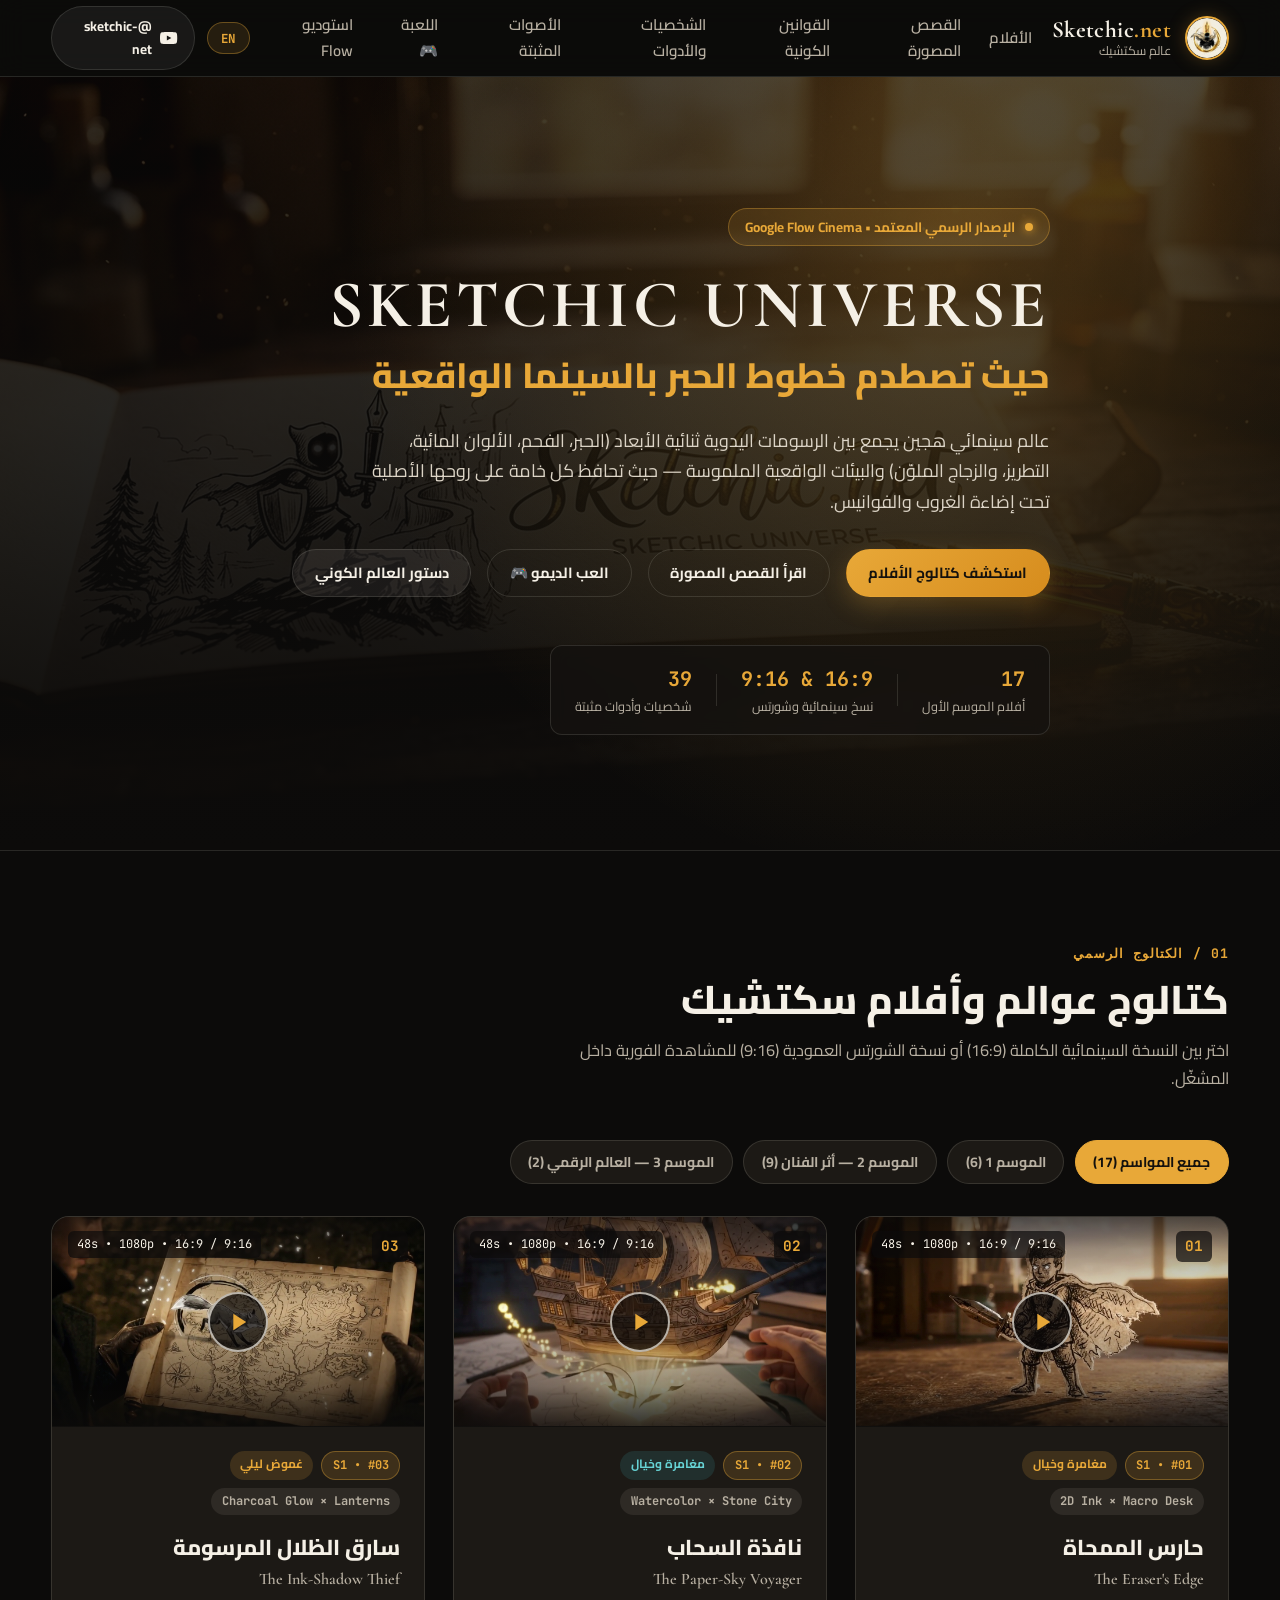
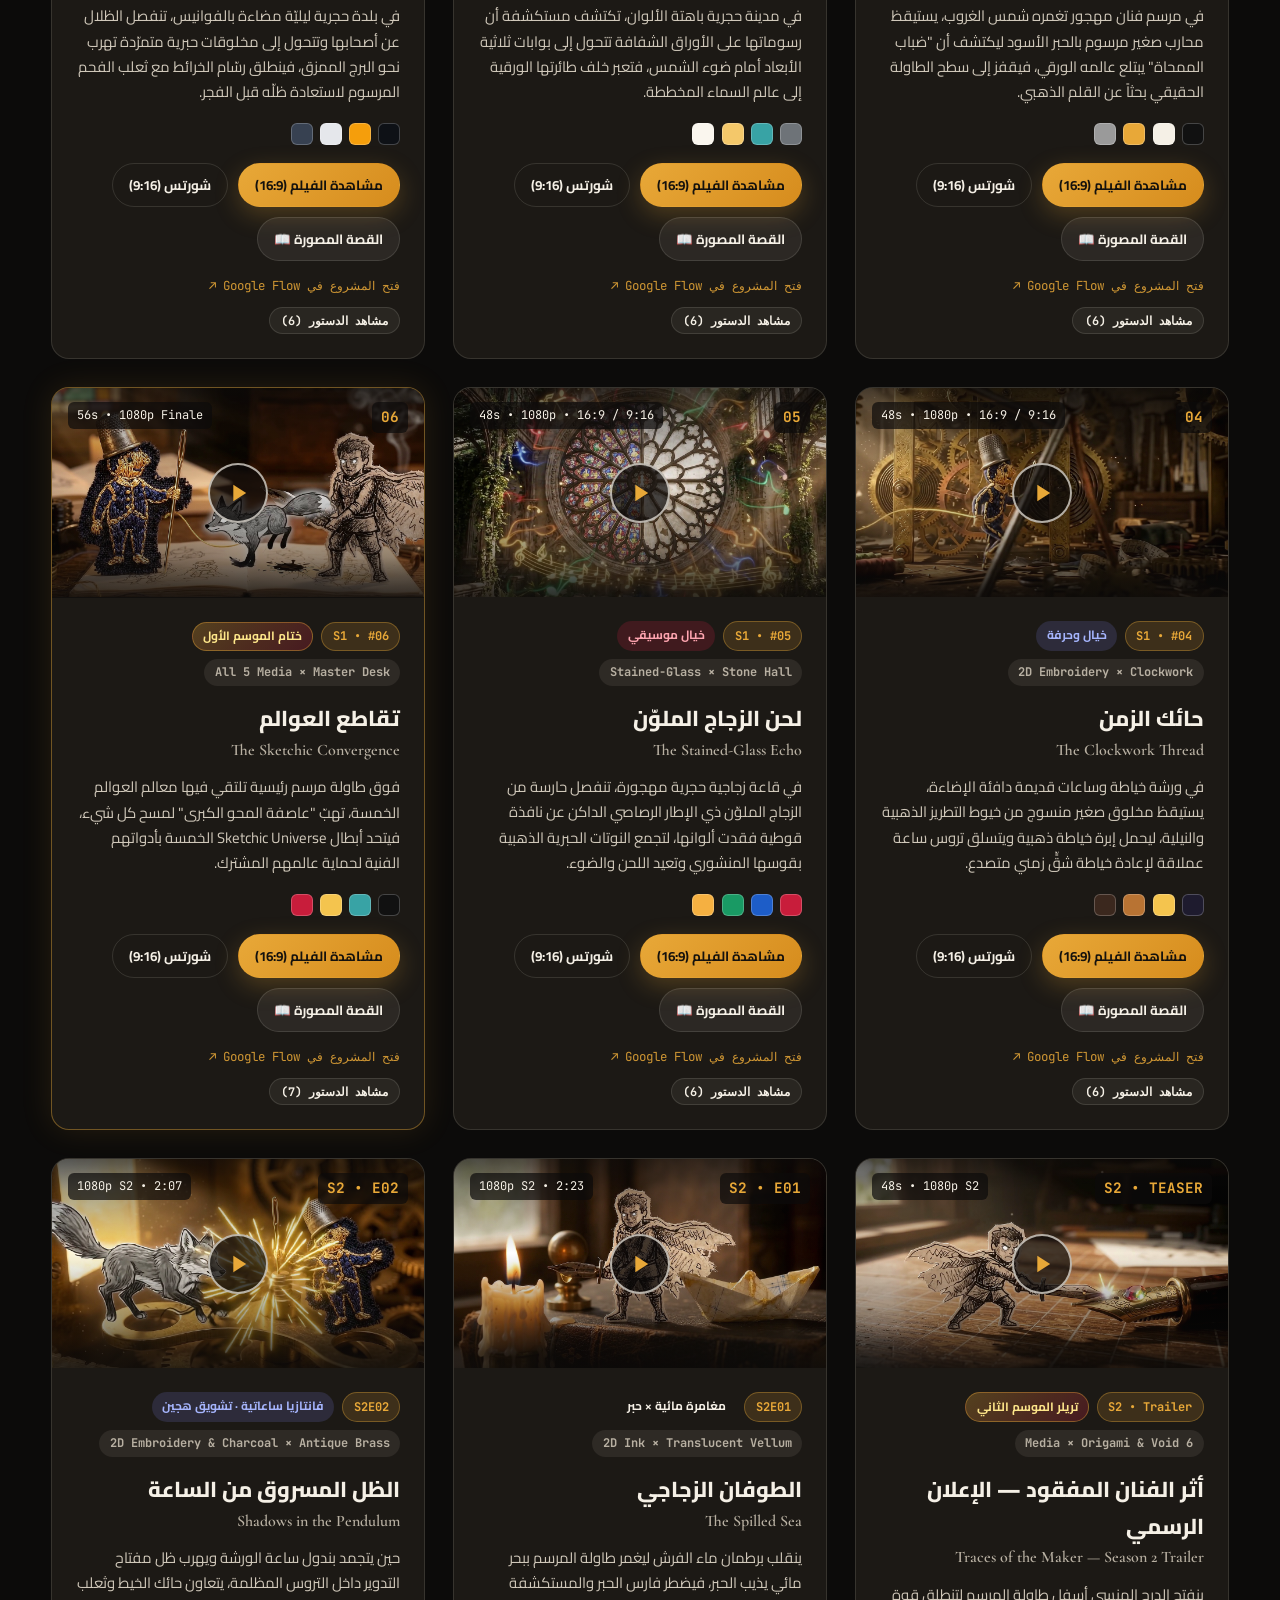
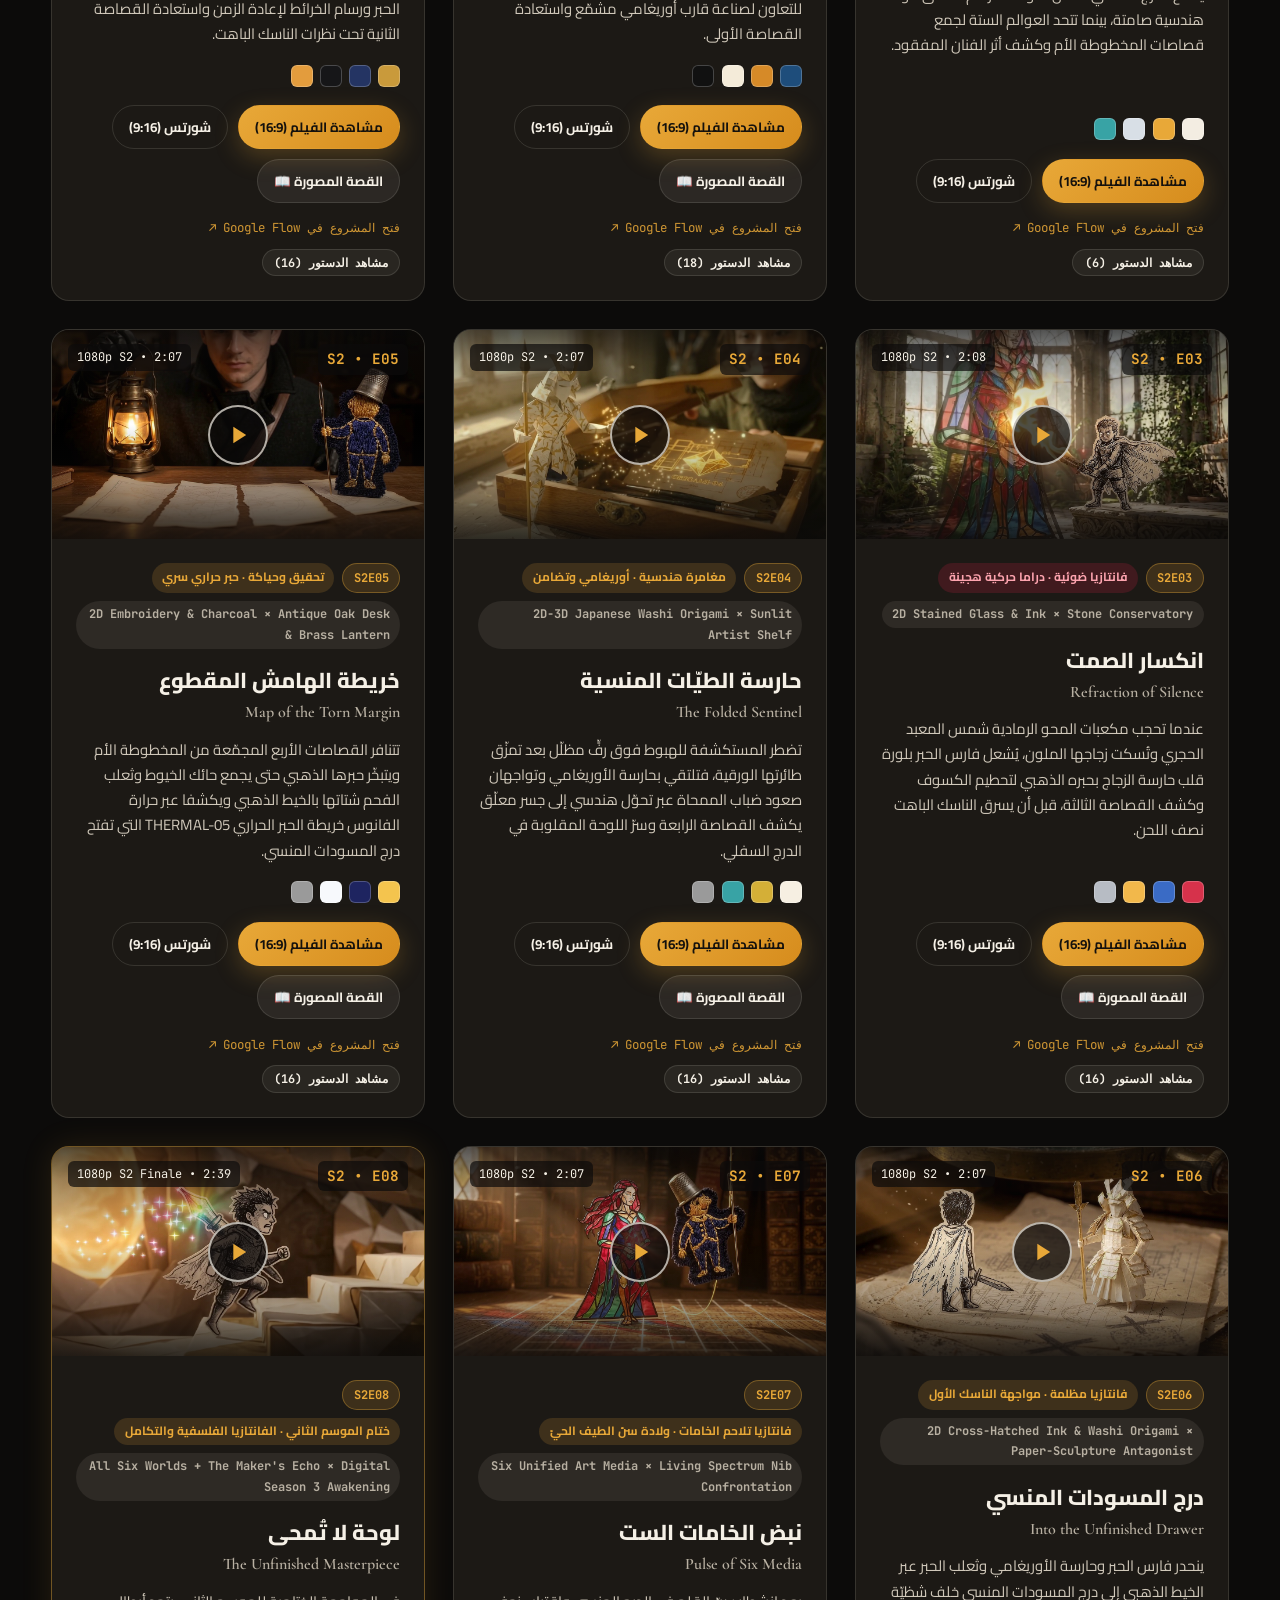
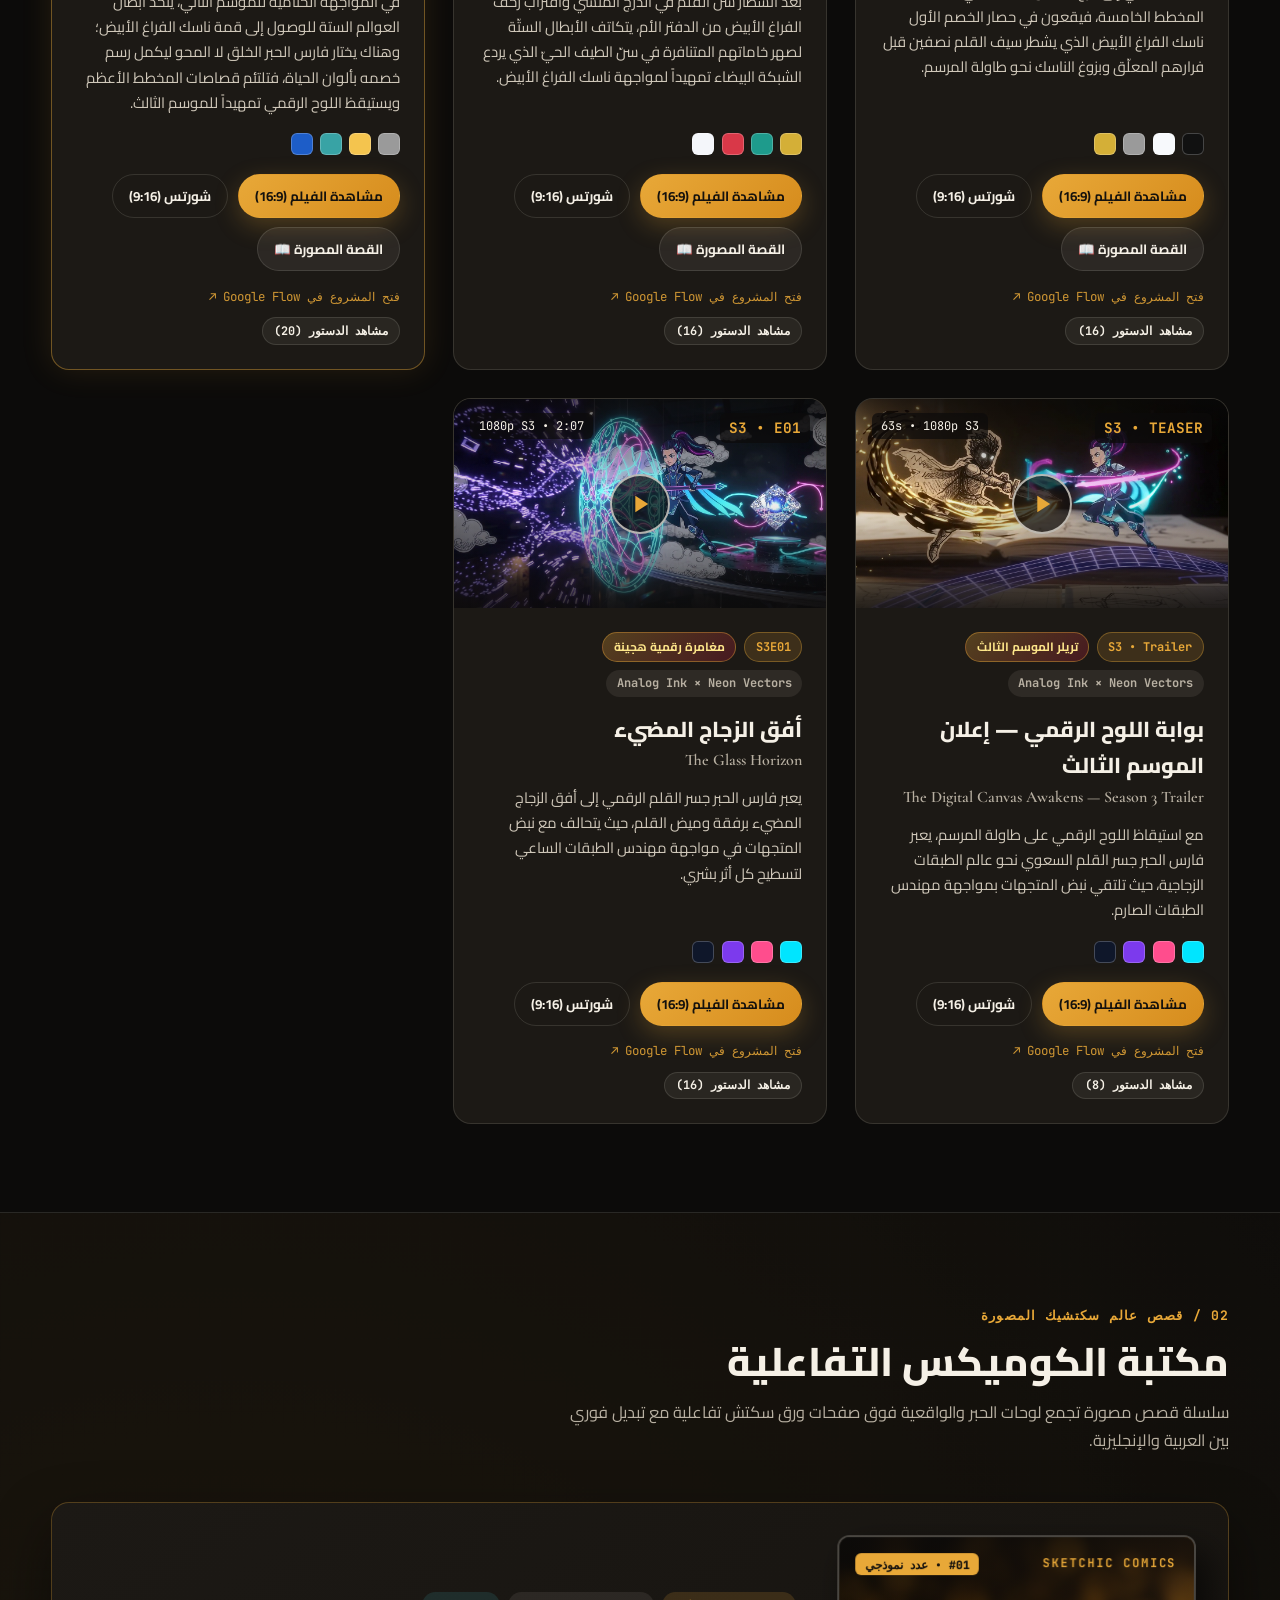
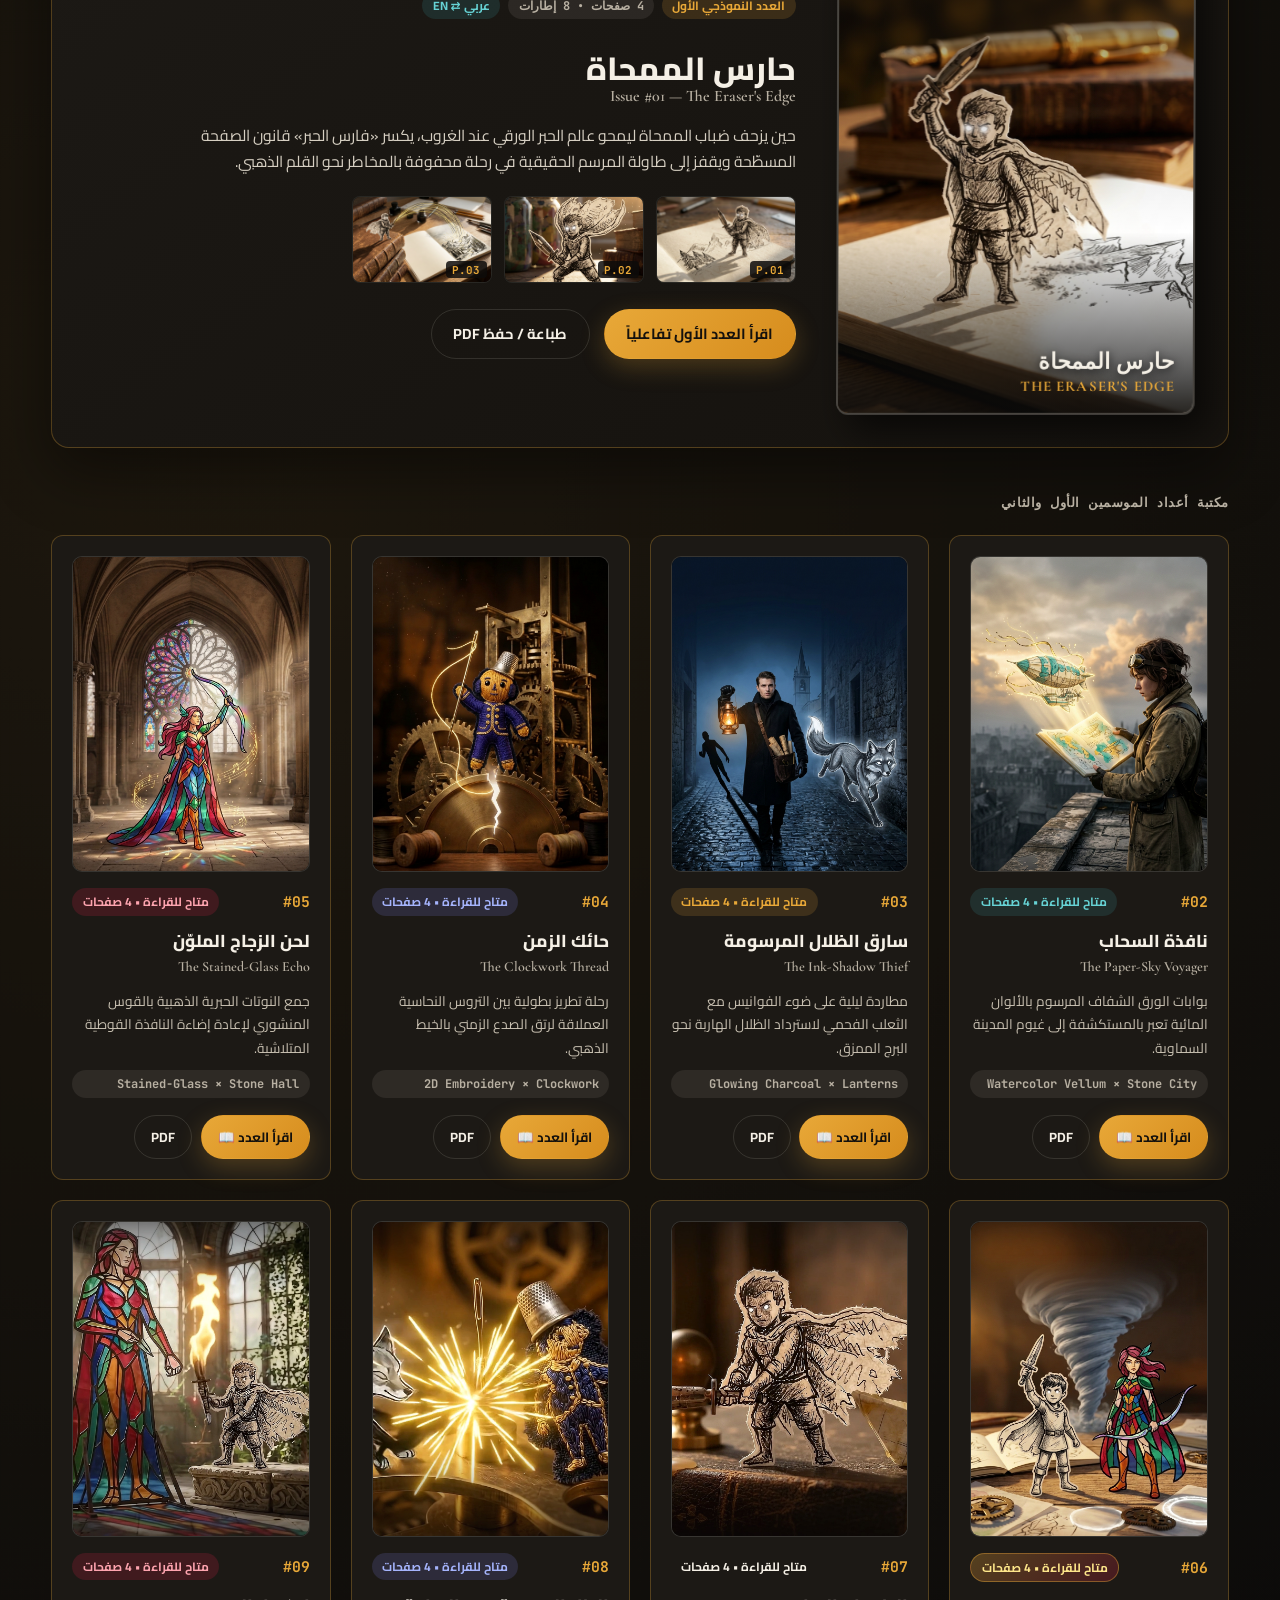
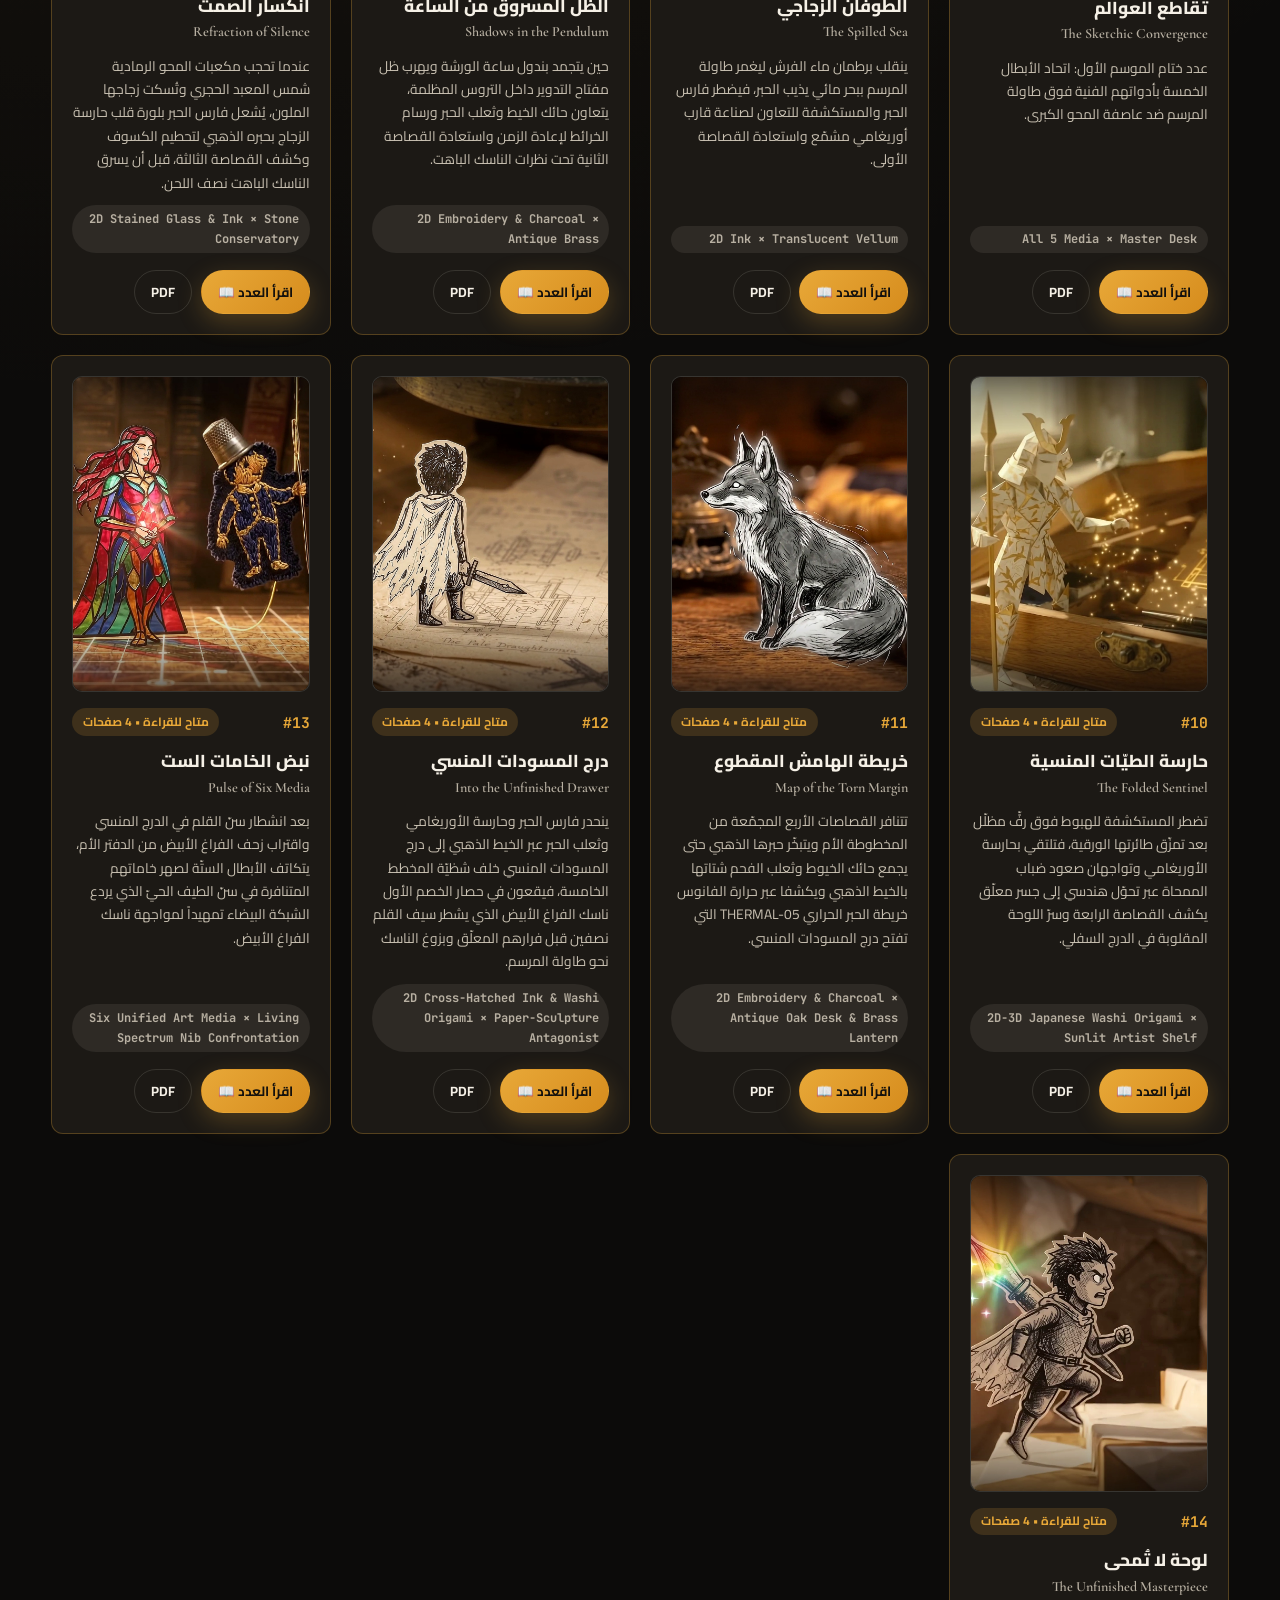
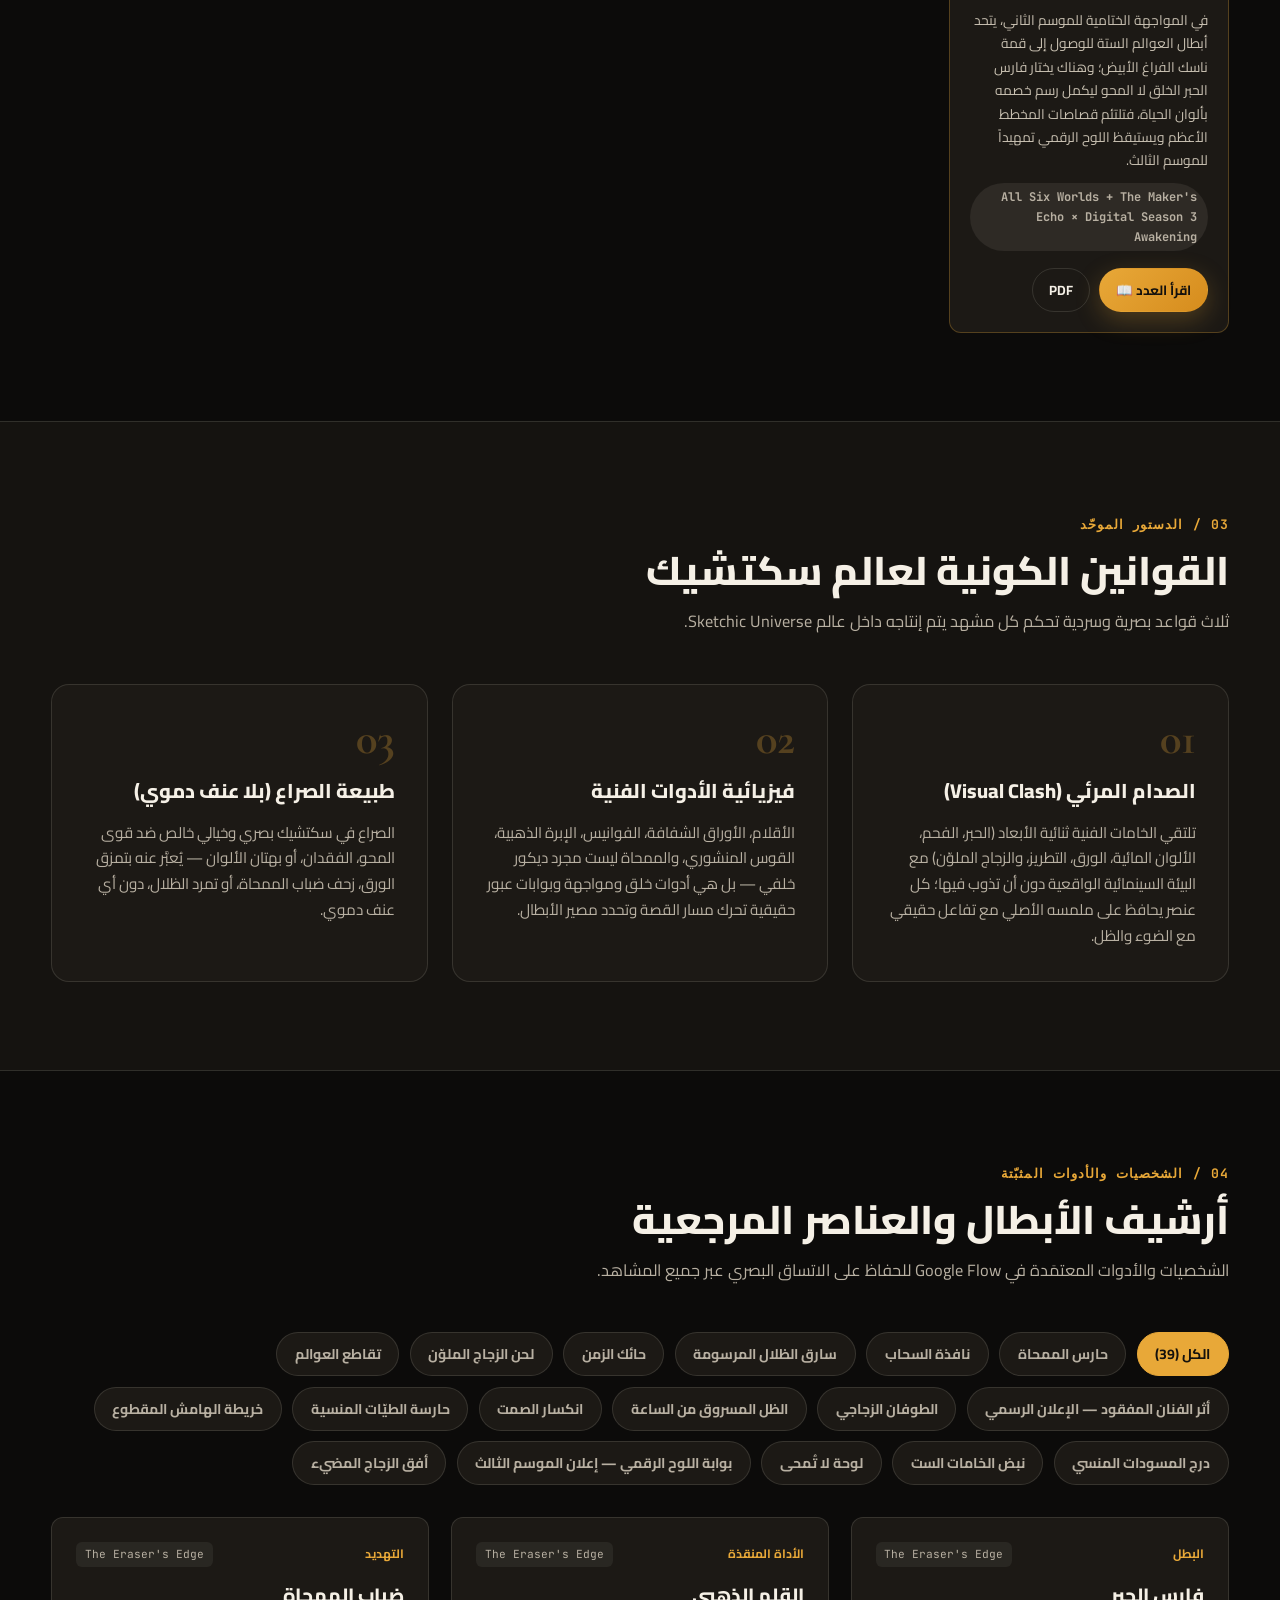
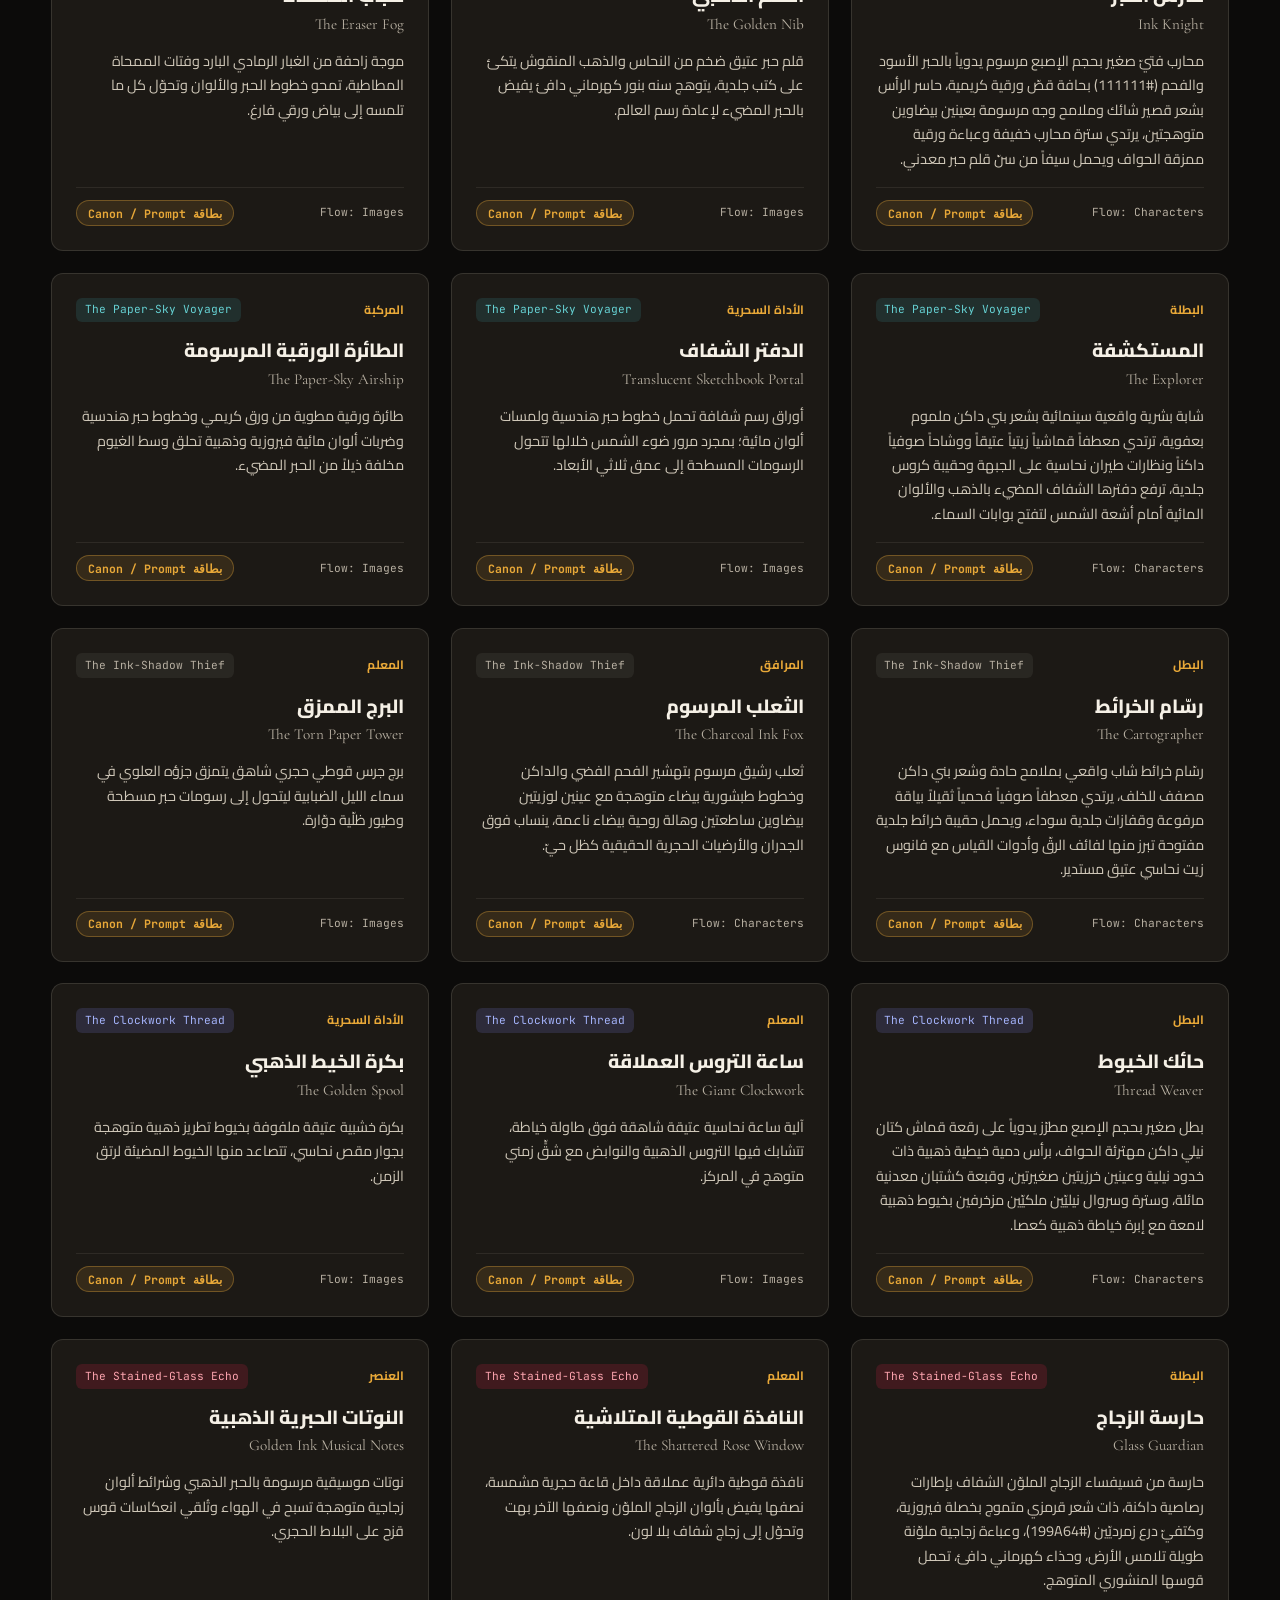
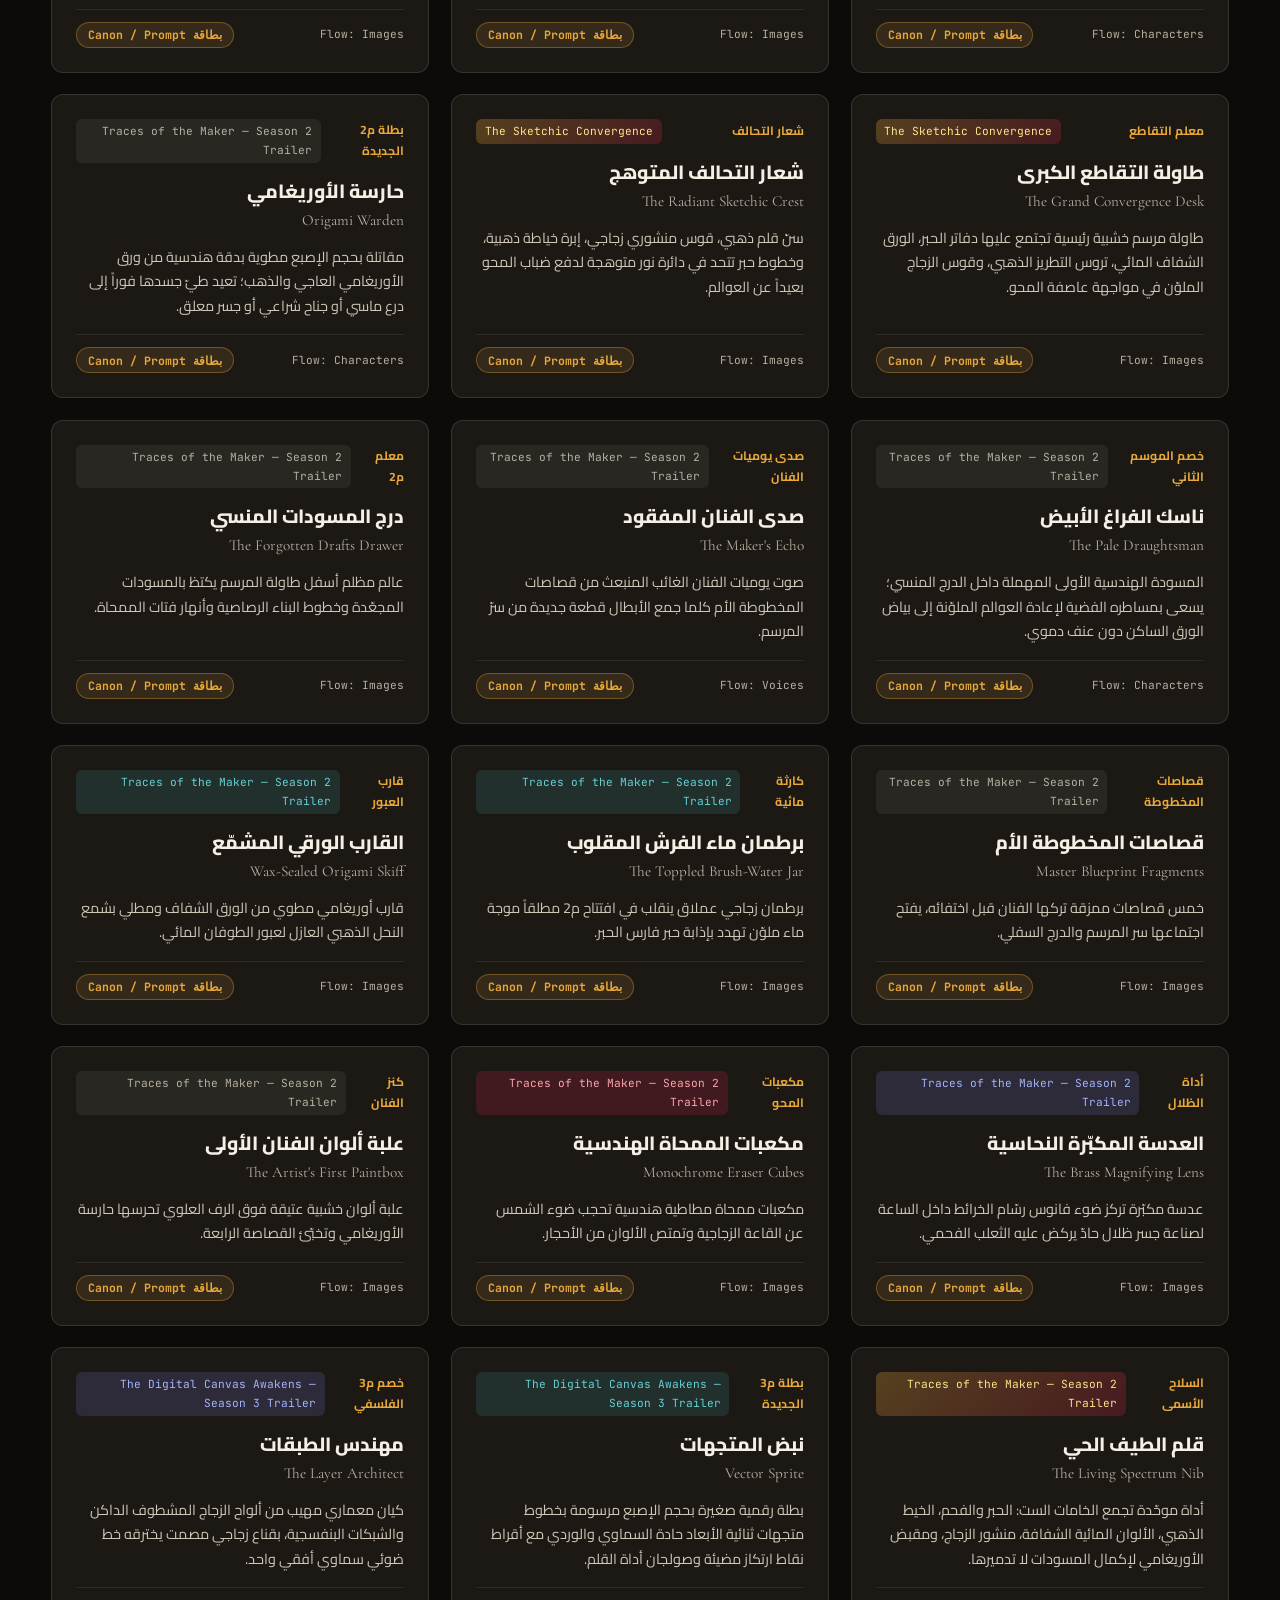
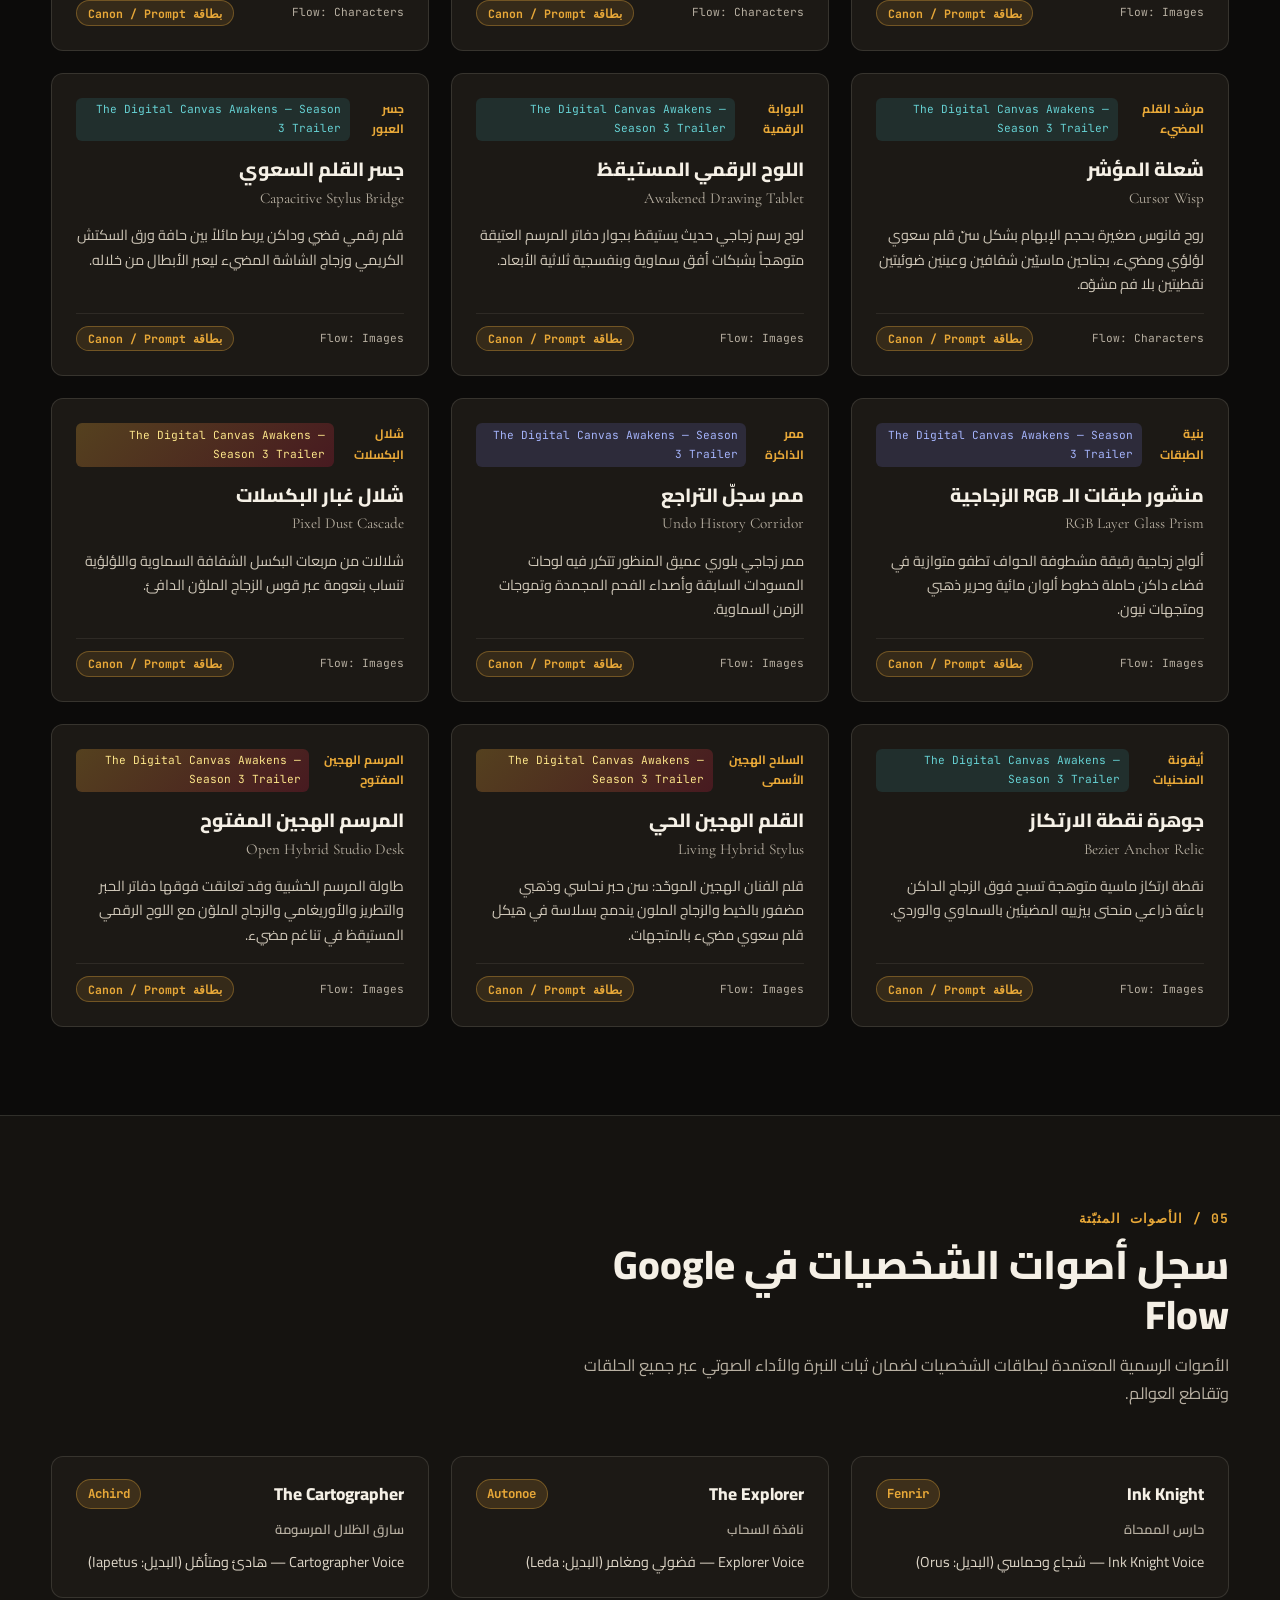
==== commit 9e976ea2: "Publish S3E01 The Glass Horizon (v1.4.0, 17 worlds)" ====
--- a/index.html
+++ b/index.html
@@ -4,9 +4,9 @@
   <meta charset="UTF-8" />
   <meta name="viewport" content="width=device-width, initial-scale=1.0" />
   <title>Sketchic.net — Sketchic Universe | عالم سكتشيك السينمائي</title>
-  <meta name="description" content="الموقع الرسمي لعالم سكتشيك (Sketchic Universe): 16 عالماً وإصداراً عبر المواسم الثلاثة تمزج الرسم اليدوي بالحبر والألوان المائية والتطريز والأوريغامي والزجاج الملوّن والمتجهات الرقمية مع السينما الواقعية." />
+  <meta name="description" content="الموقع الرسمي لعالم سكتشيك (Sketchic Universe): 17 عالماً وإصداراً عبر المواسم الثلاثة تمزج الرسم اليدوي بالحبر والألوان المائية والتطريز والأوريغامي والزجاج الملوّن والمتجهات الرقمية مع السينما الواقعية." />
   <meta property="og:title" content="Sketchic.net — Sketchic Universe" />
-  <meta property="og:description" content="حيث تصطدم خطوط الحبر اليدوية بالسينما الواقعية — كتالوج المواسم الثلاثة (16 عالماً وإصداراً)، القصص المصورة، القوانين الكونية، واللعبة التفاعلية." />
+  <meta property="og:description" content="حيث تصطدم خطوط الحبر اليدوية بالسينما الواقعية — كتالوج المواسم الثلاثة (17 عالماً وإصداراً)، القصص المصورة، القوانين الكونية، واللعبة التفاعلية." />
   <meta property="og:image" content="assets/images/YouTube_Channel_Banner_2560x1440.png" />
   <link rel="icon" type="image/png" href="assets/images/YouTube_Channel_Profile_800x800.png" />
 
@@ -22,7 +22,7 @@
     gtag('config', 'G-4CBW83FGDH', { anonymize_ip: true });
   </script>
 
-  <link rel="stylesheet" href="styles.css?v=20261124-s3b" />
+  <link rel="stylesheet" href="styles.css?v=20261125-s3e01" />
 </head>
 <body>
   <!-- Subtle Paper & Ink Grain Overlay -->
@@ -342,7 +342,7 @@
     </div>
   </div>
 
-  <script src="data/canon-db.js?v=20261124-s3b"></script>
-  <script src="app.js?v=20261124-s3b"></script>
+  <script src="data/canon-db.js?v=20261125-s3e01"></script>
+  <script src="app.js?v=20261125-s3e01"></script>
 </body>
 </html>
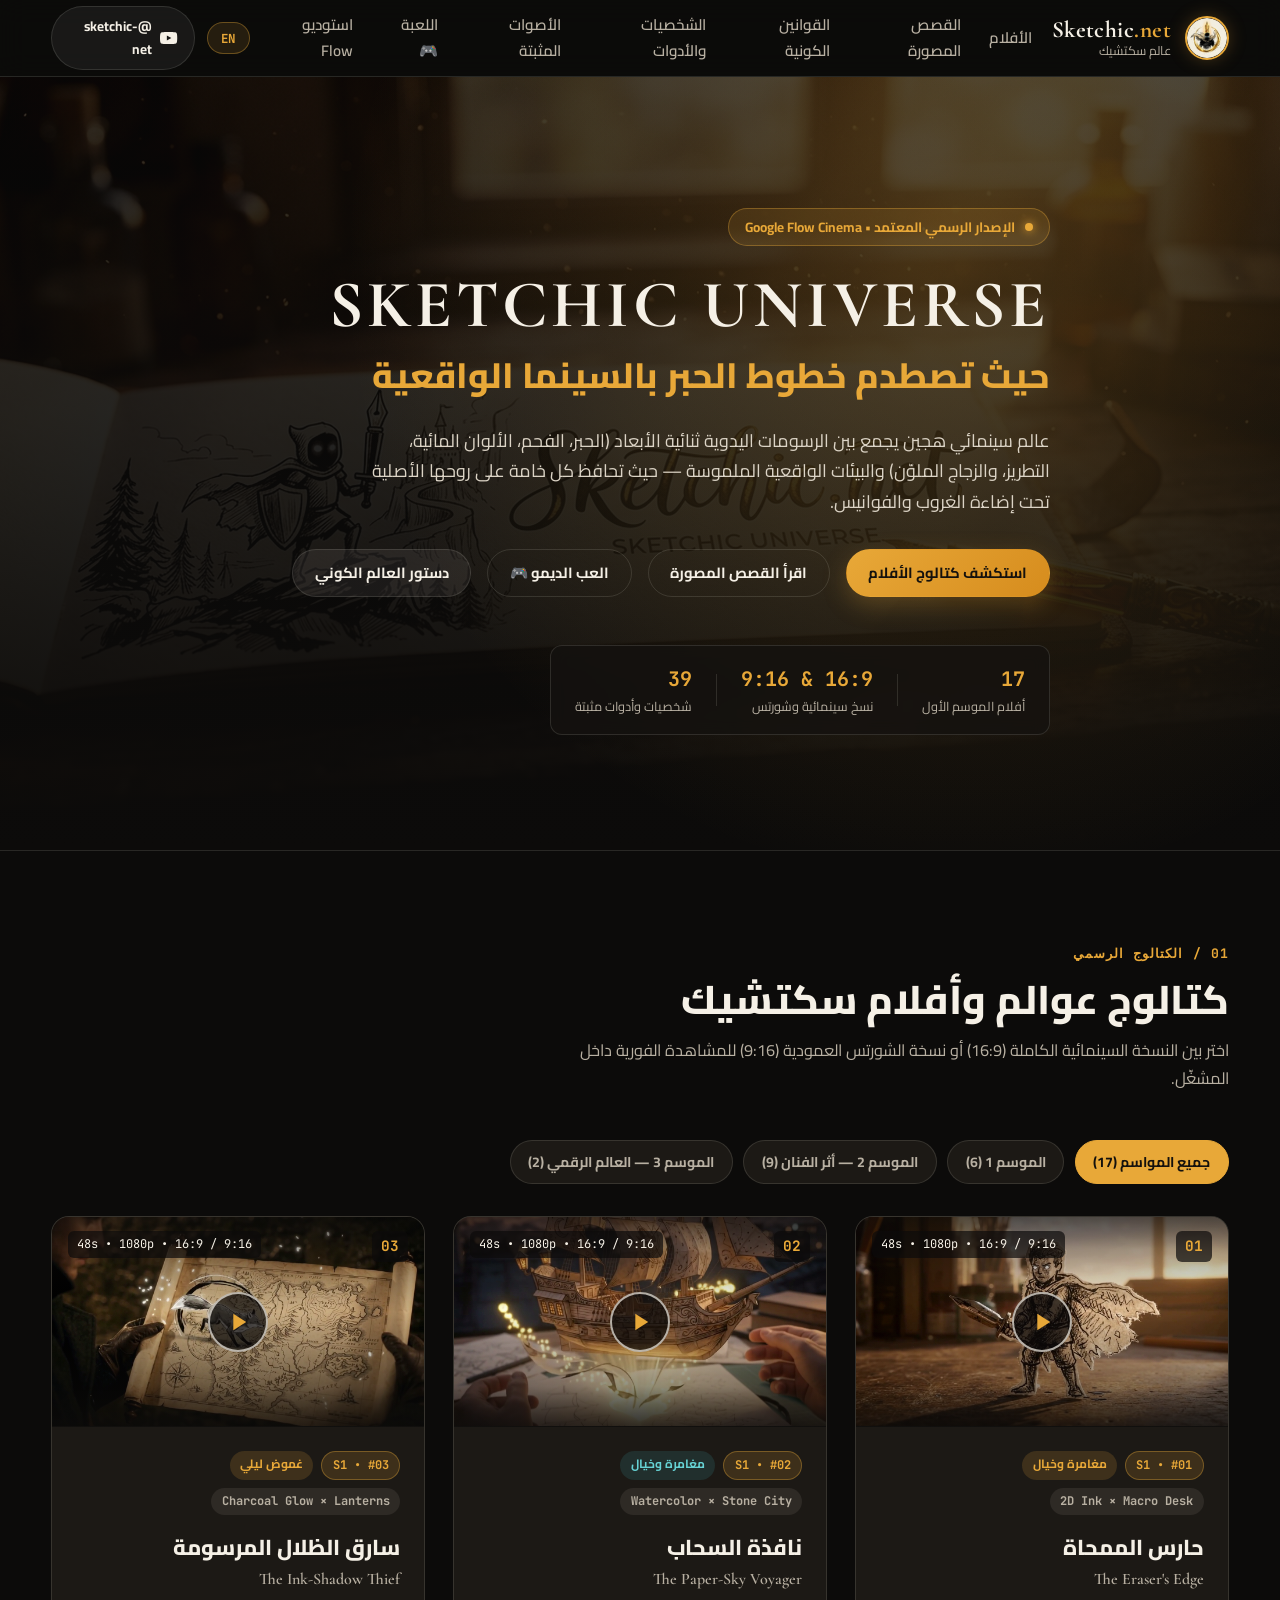
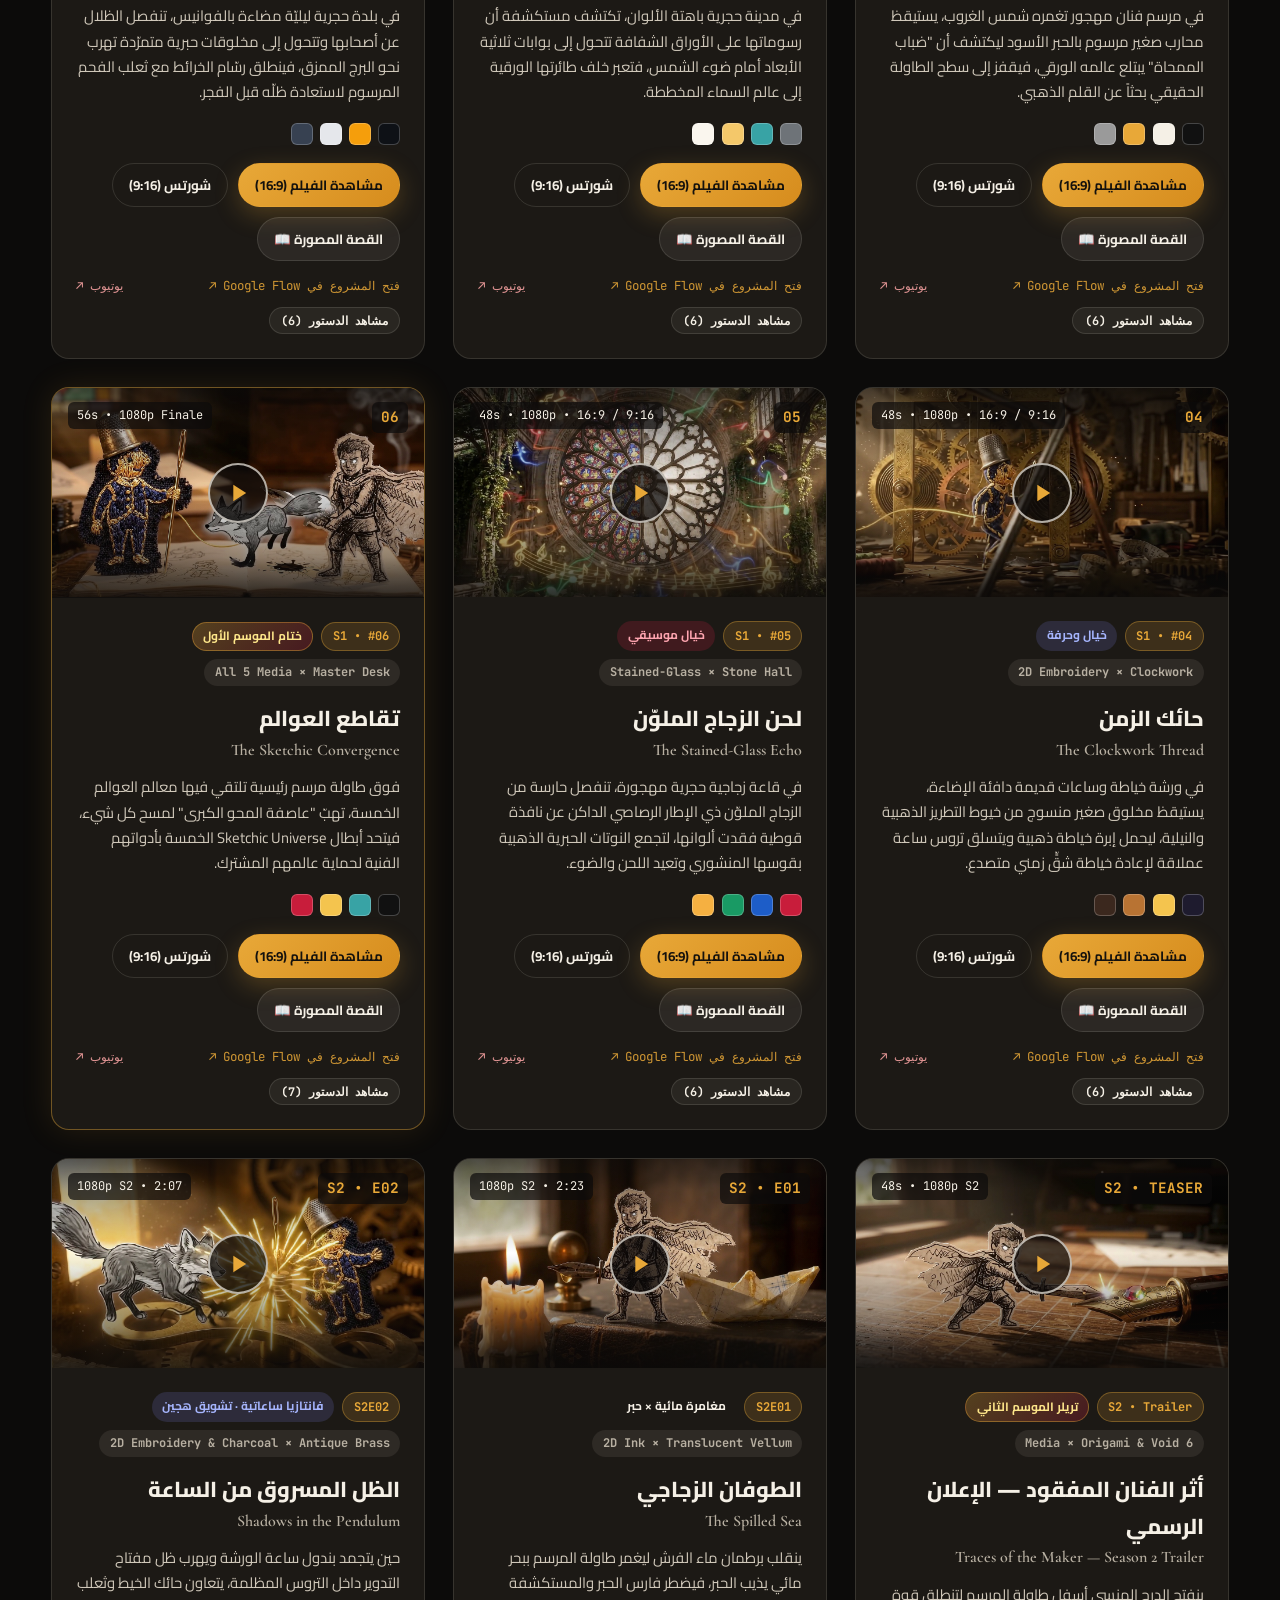
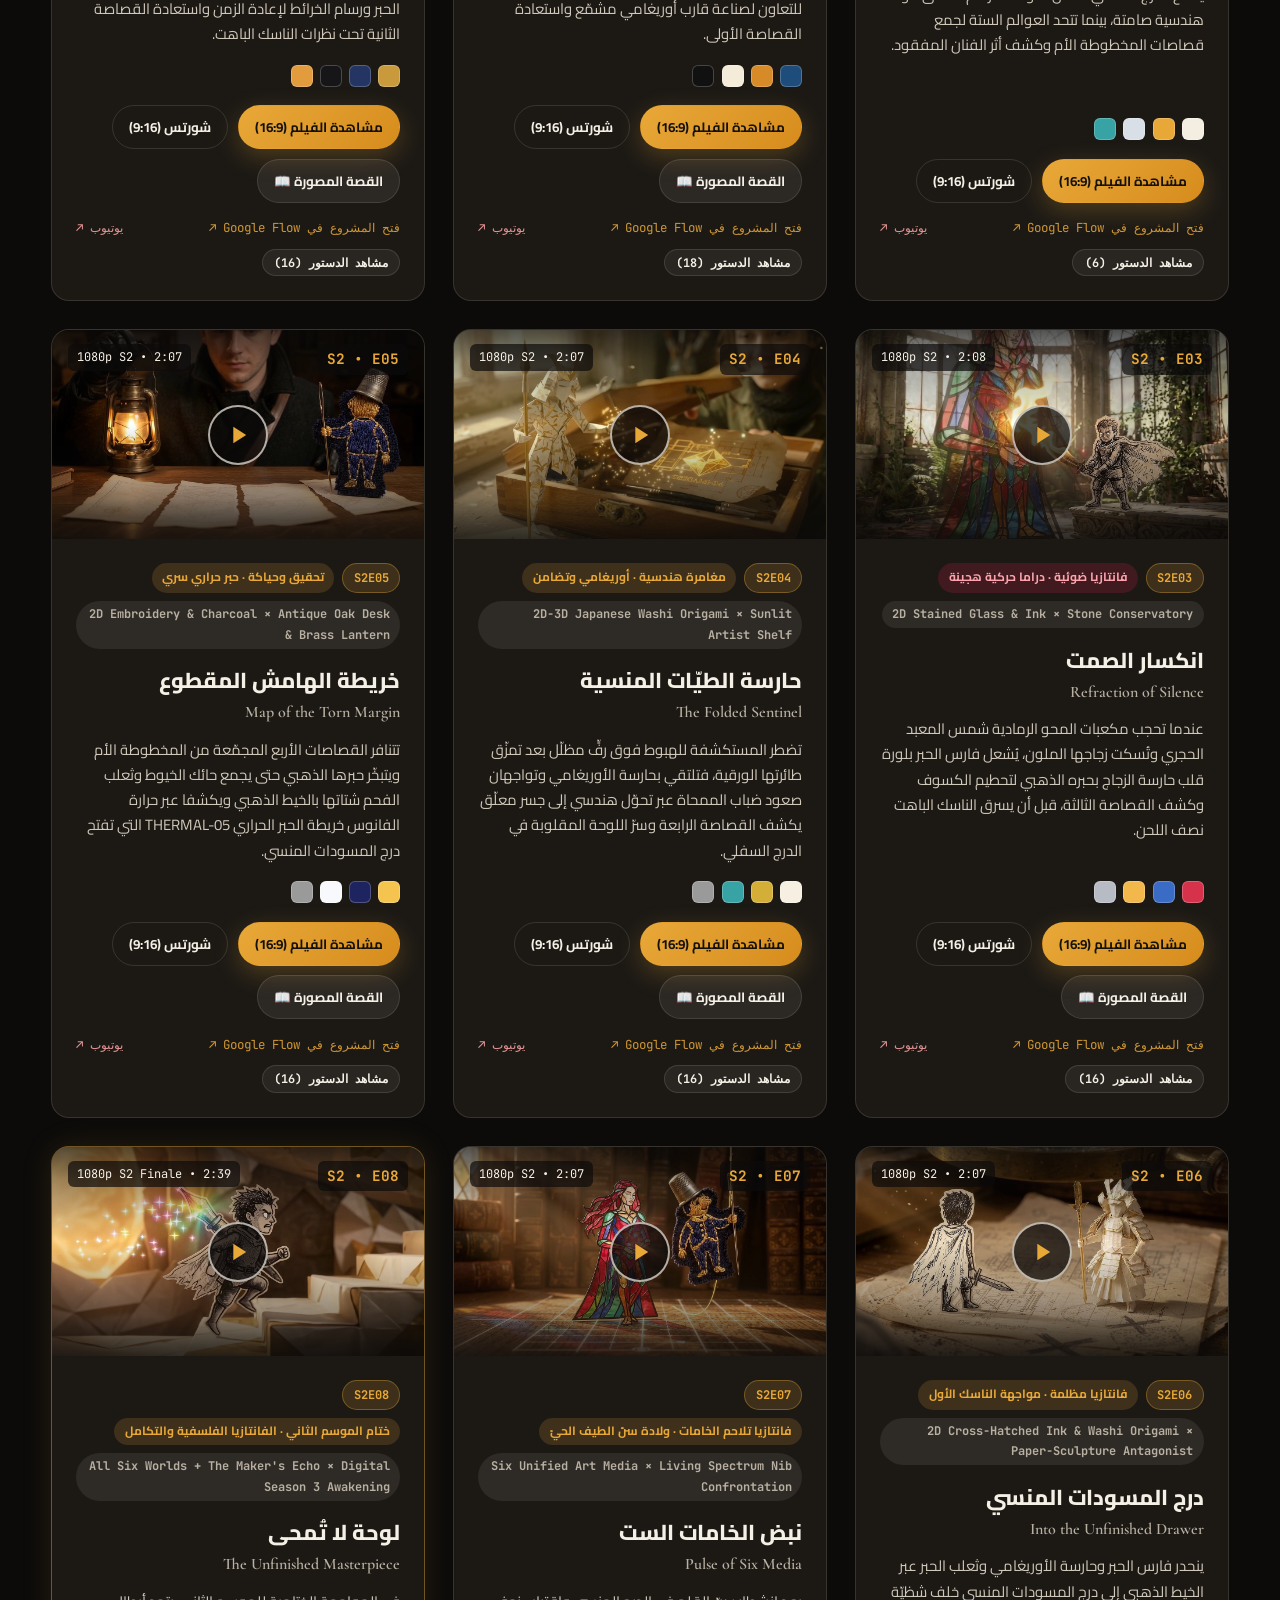
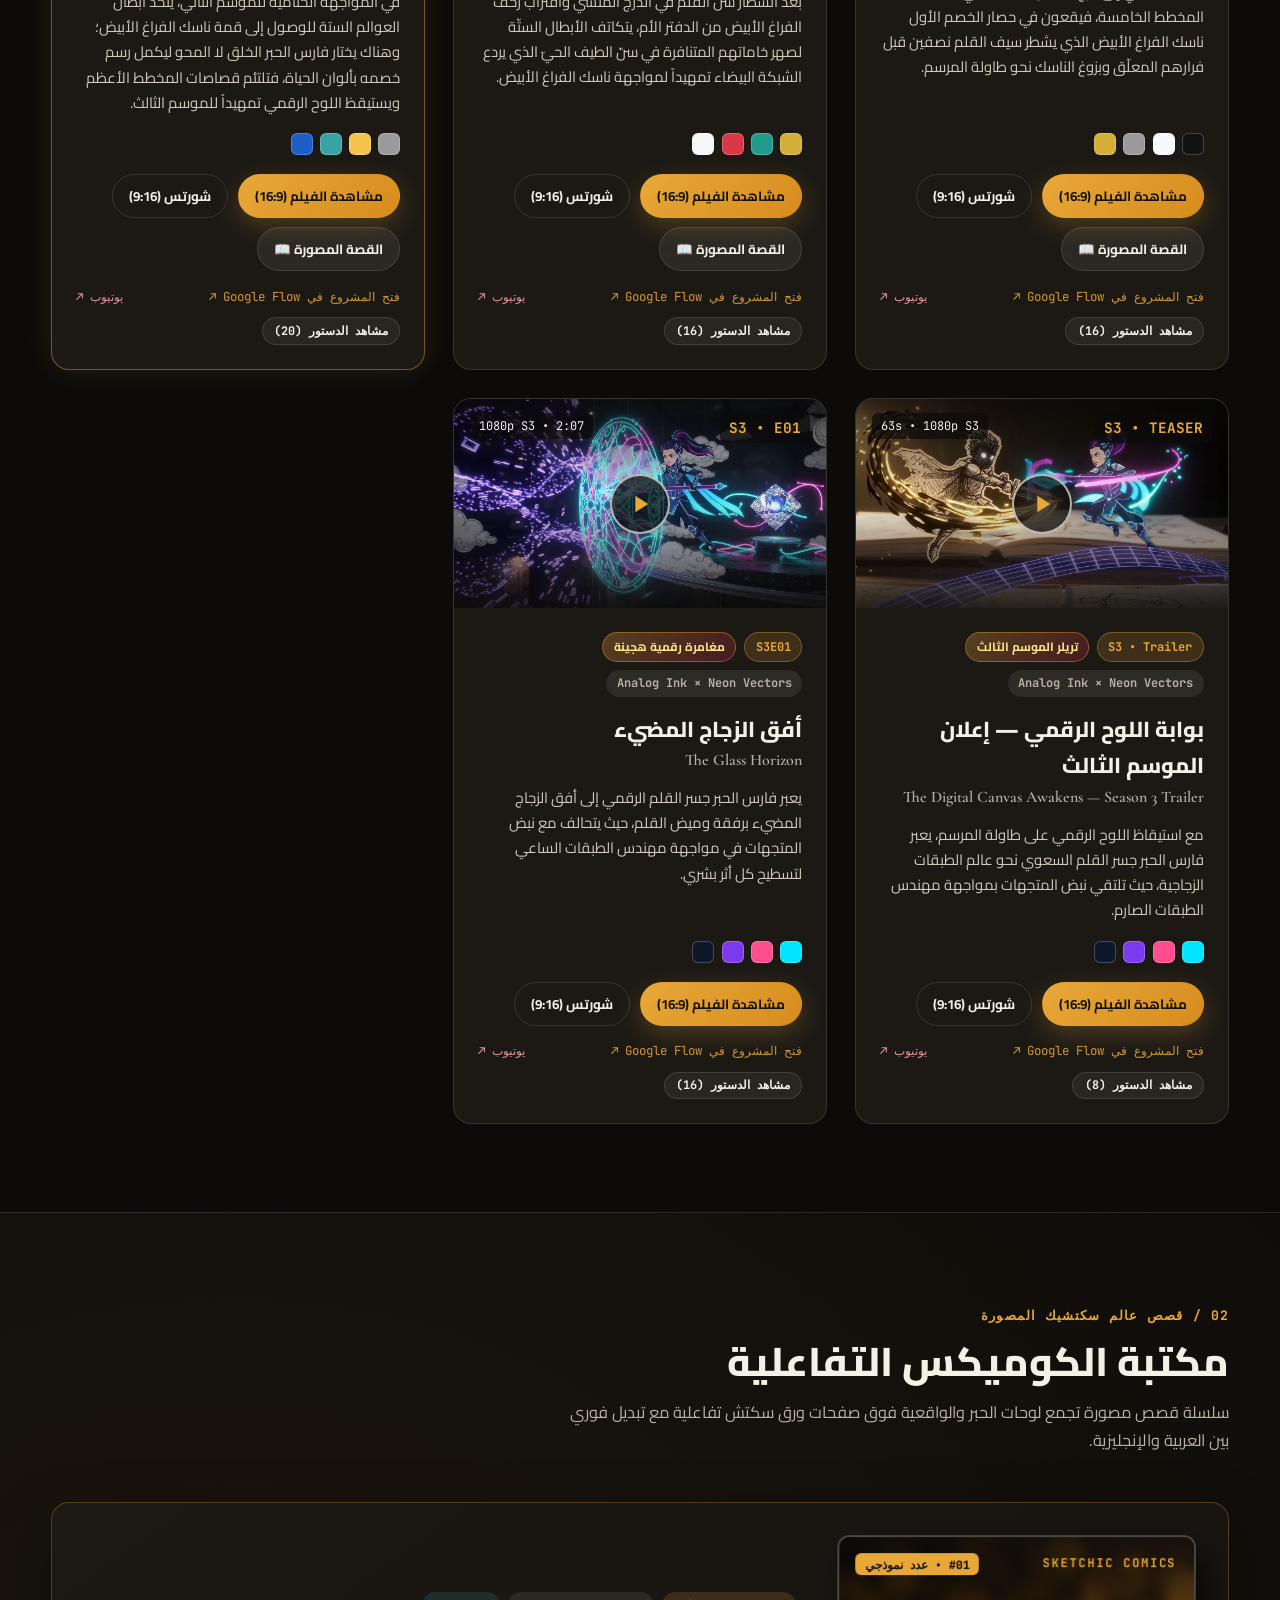
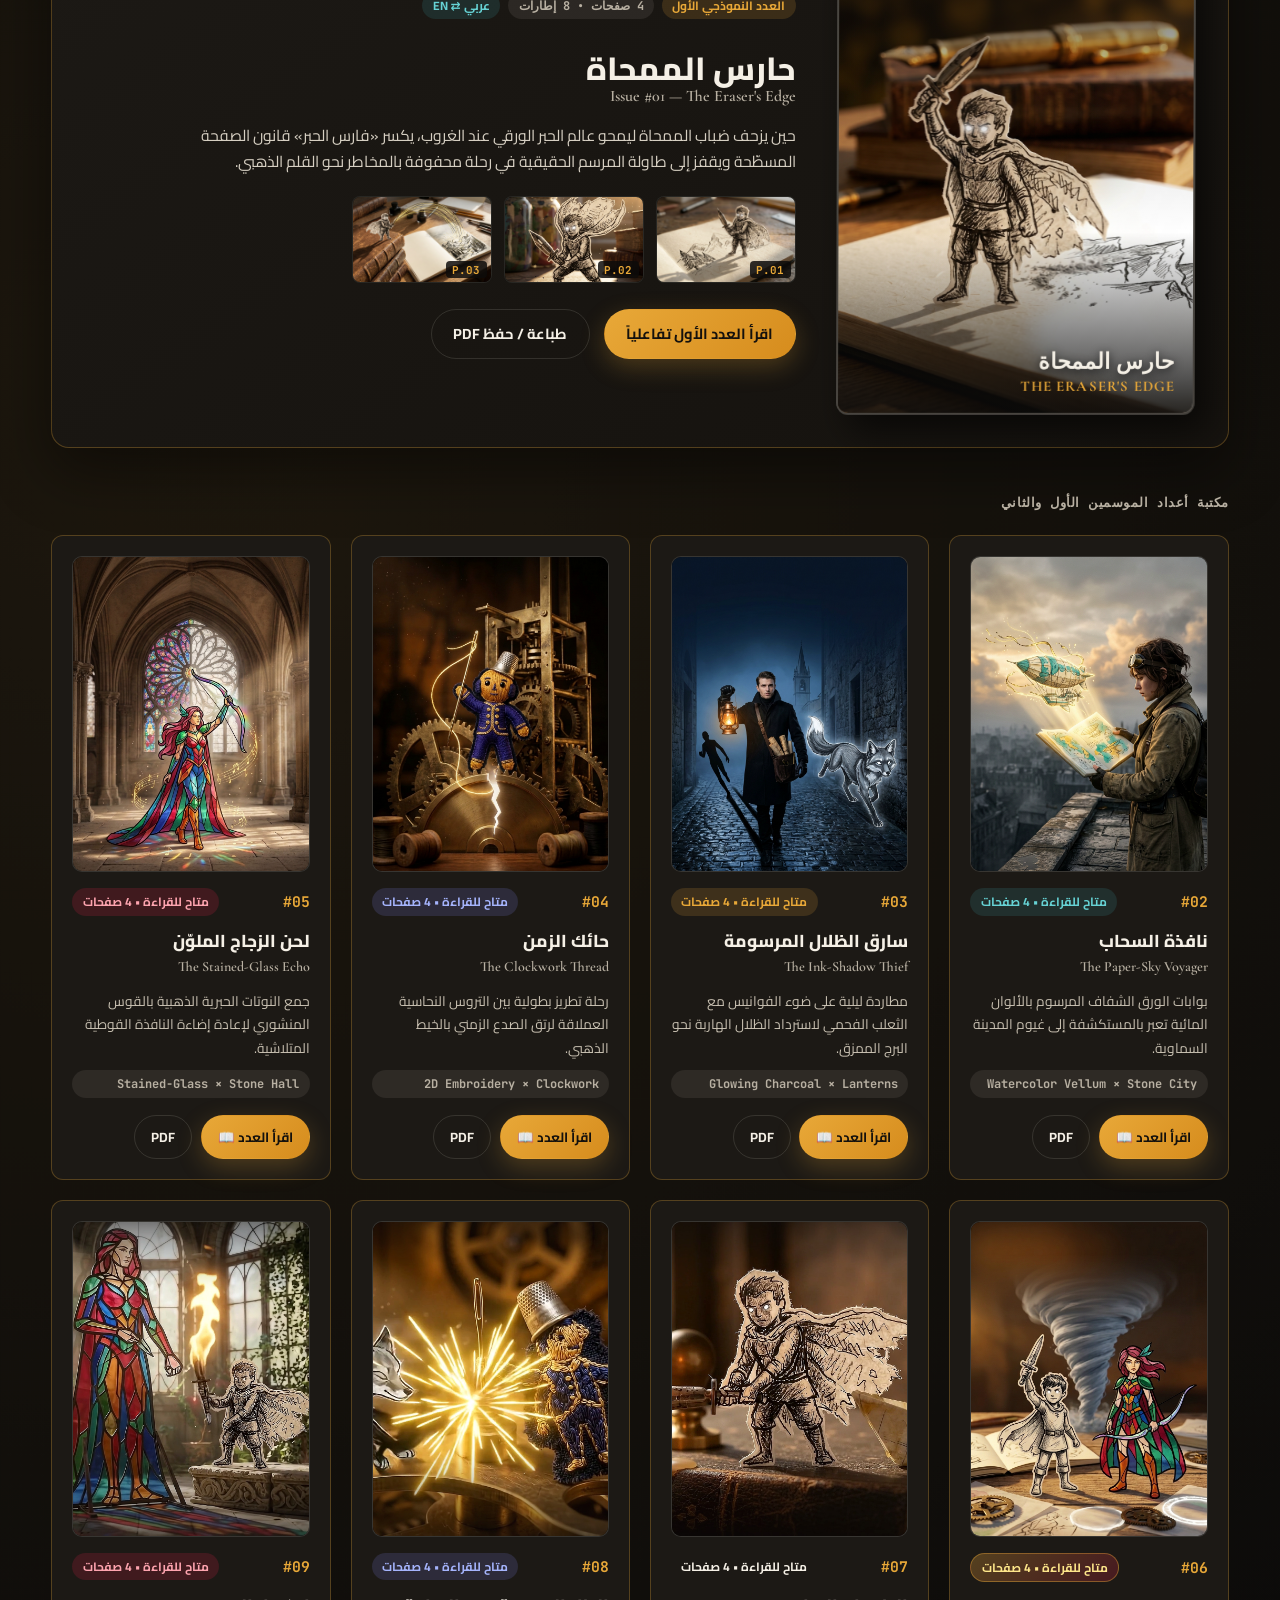
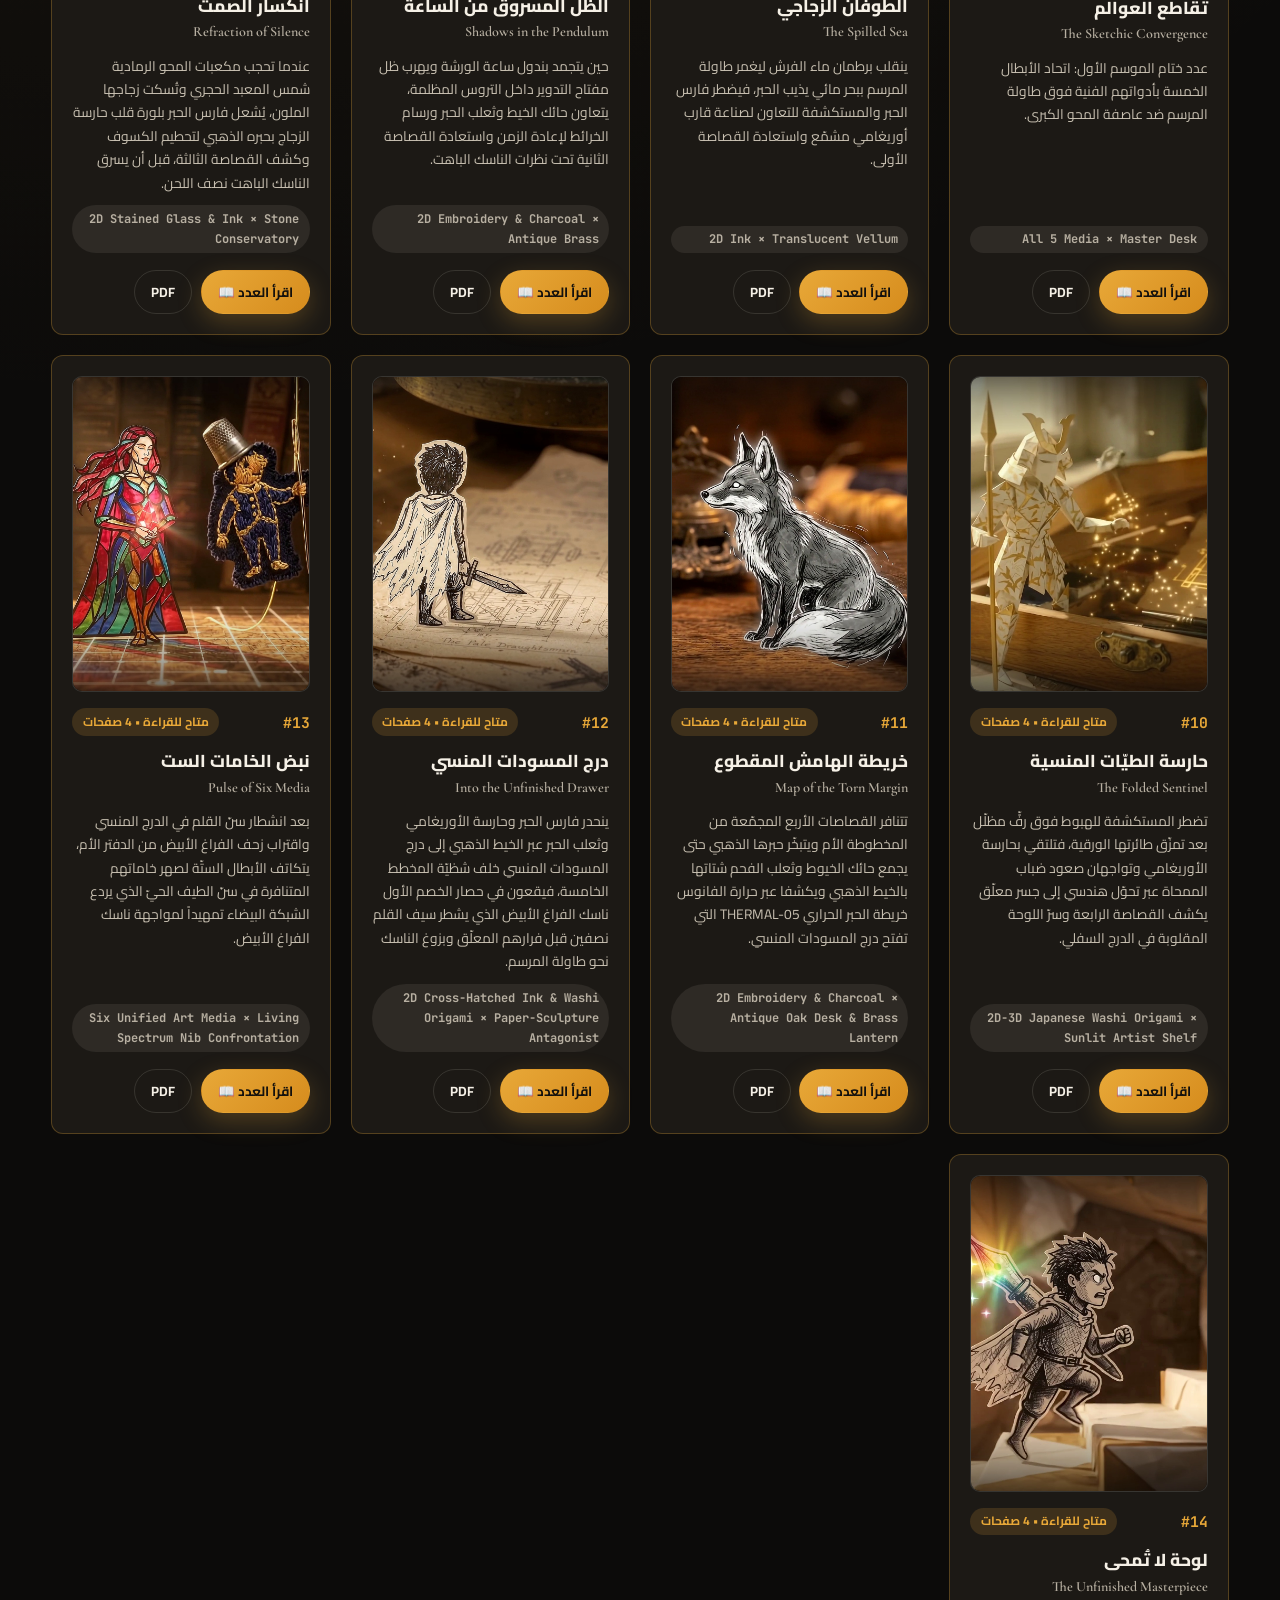
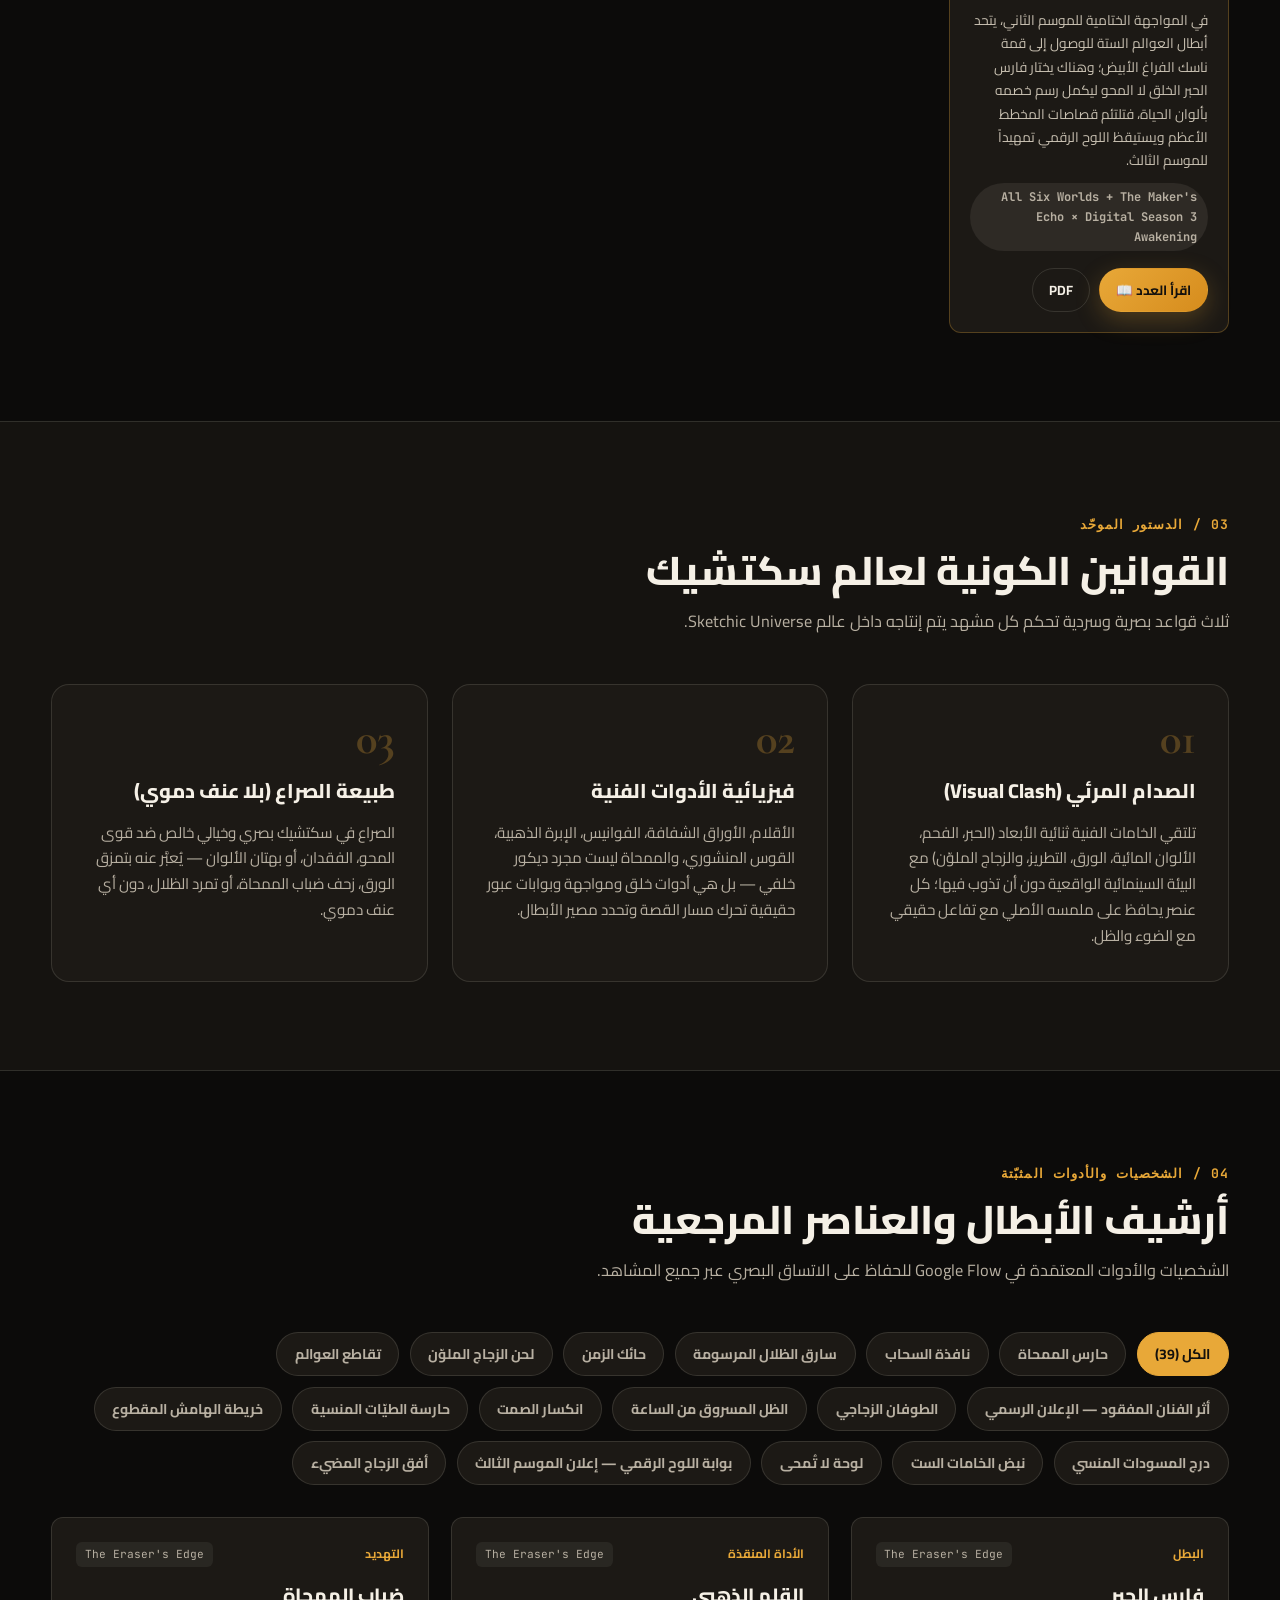
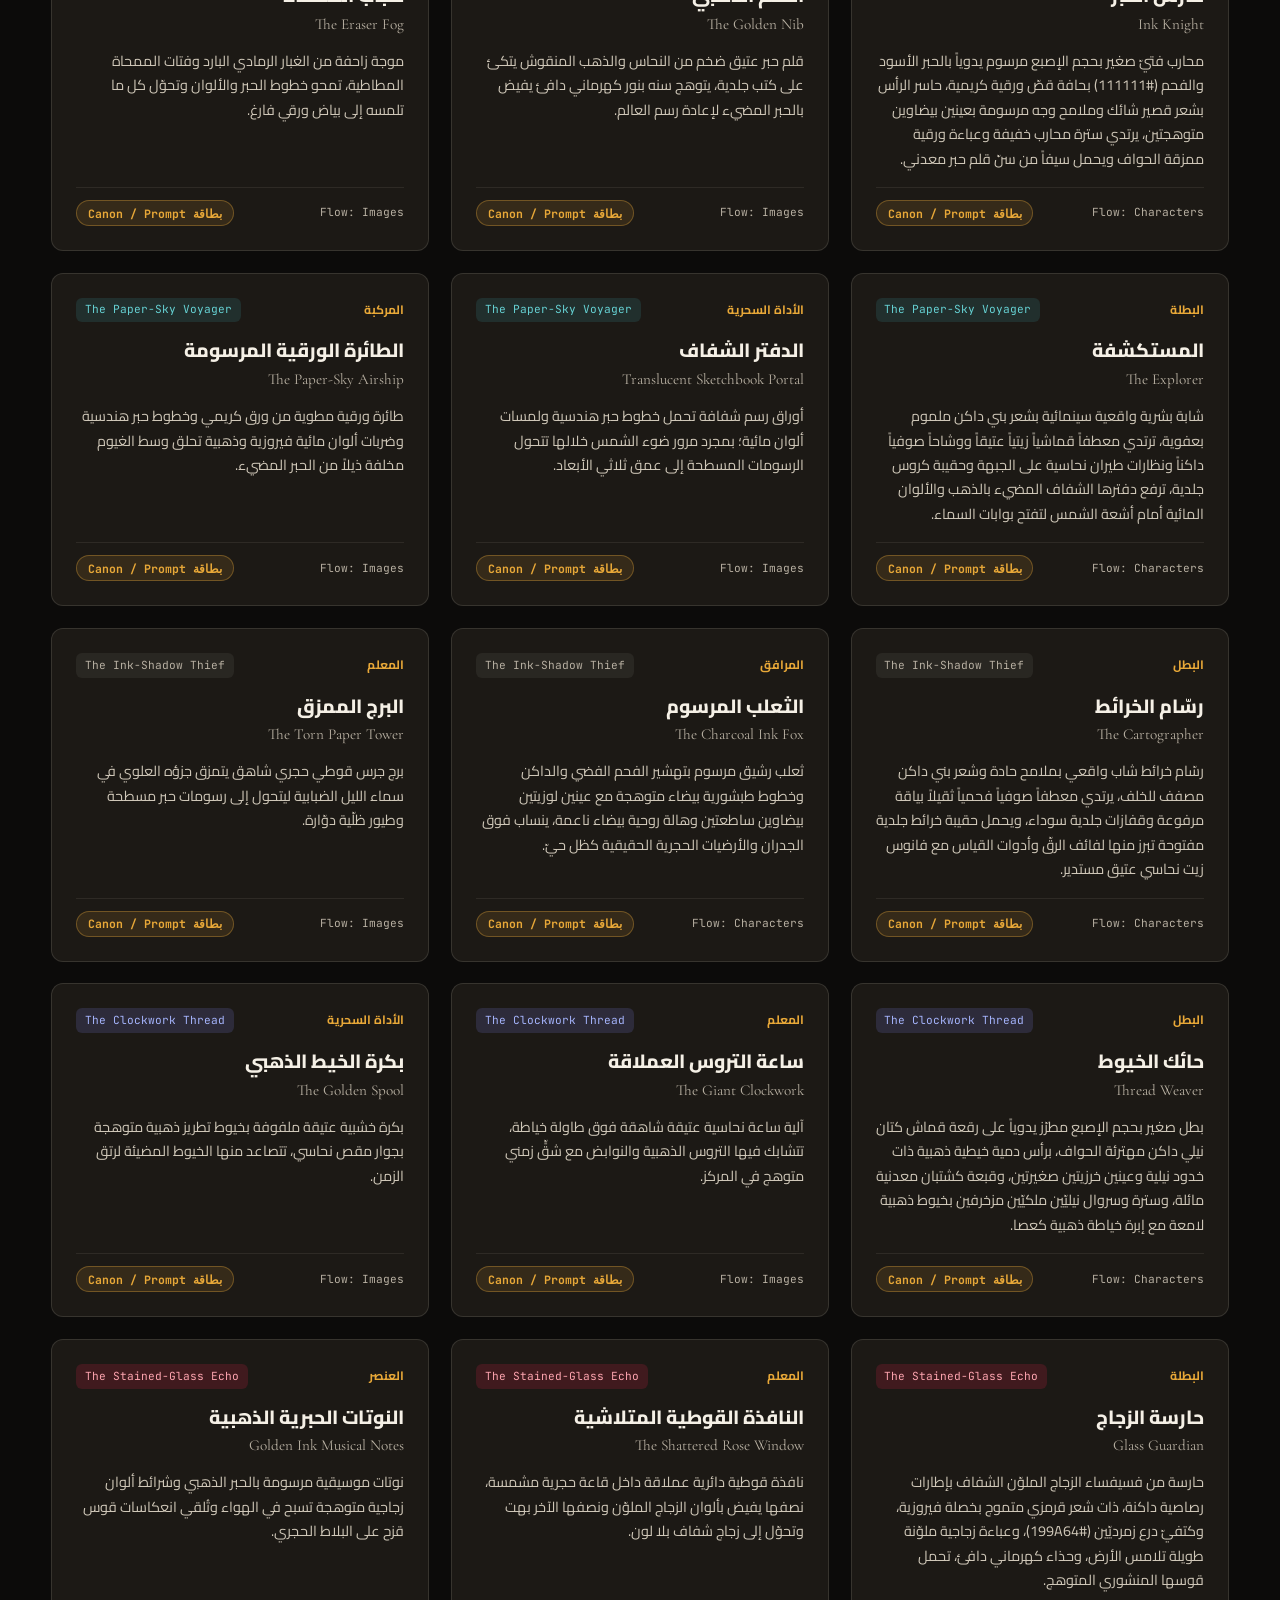
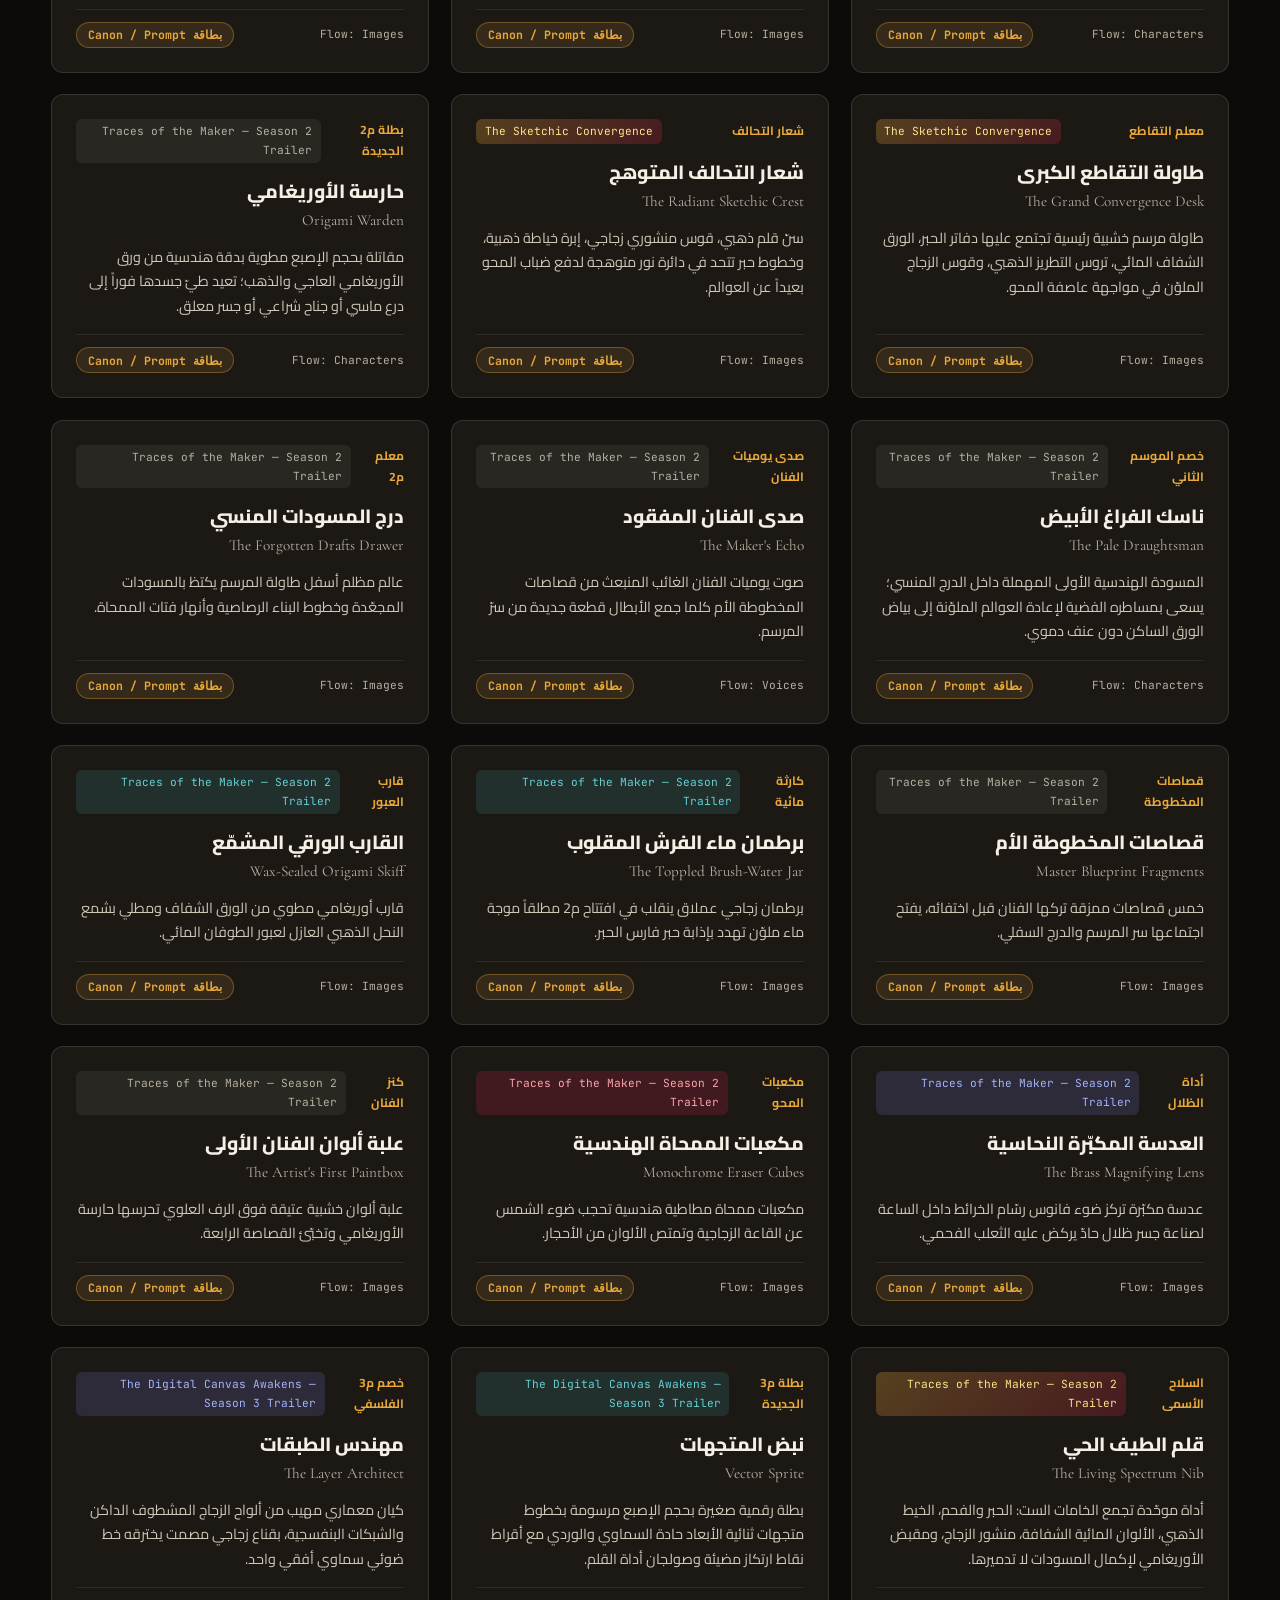
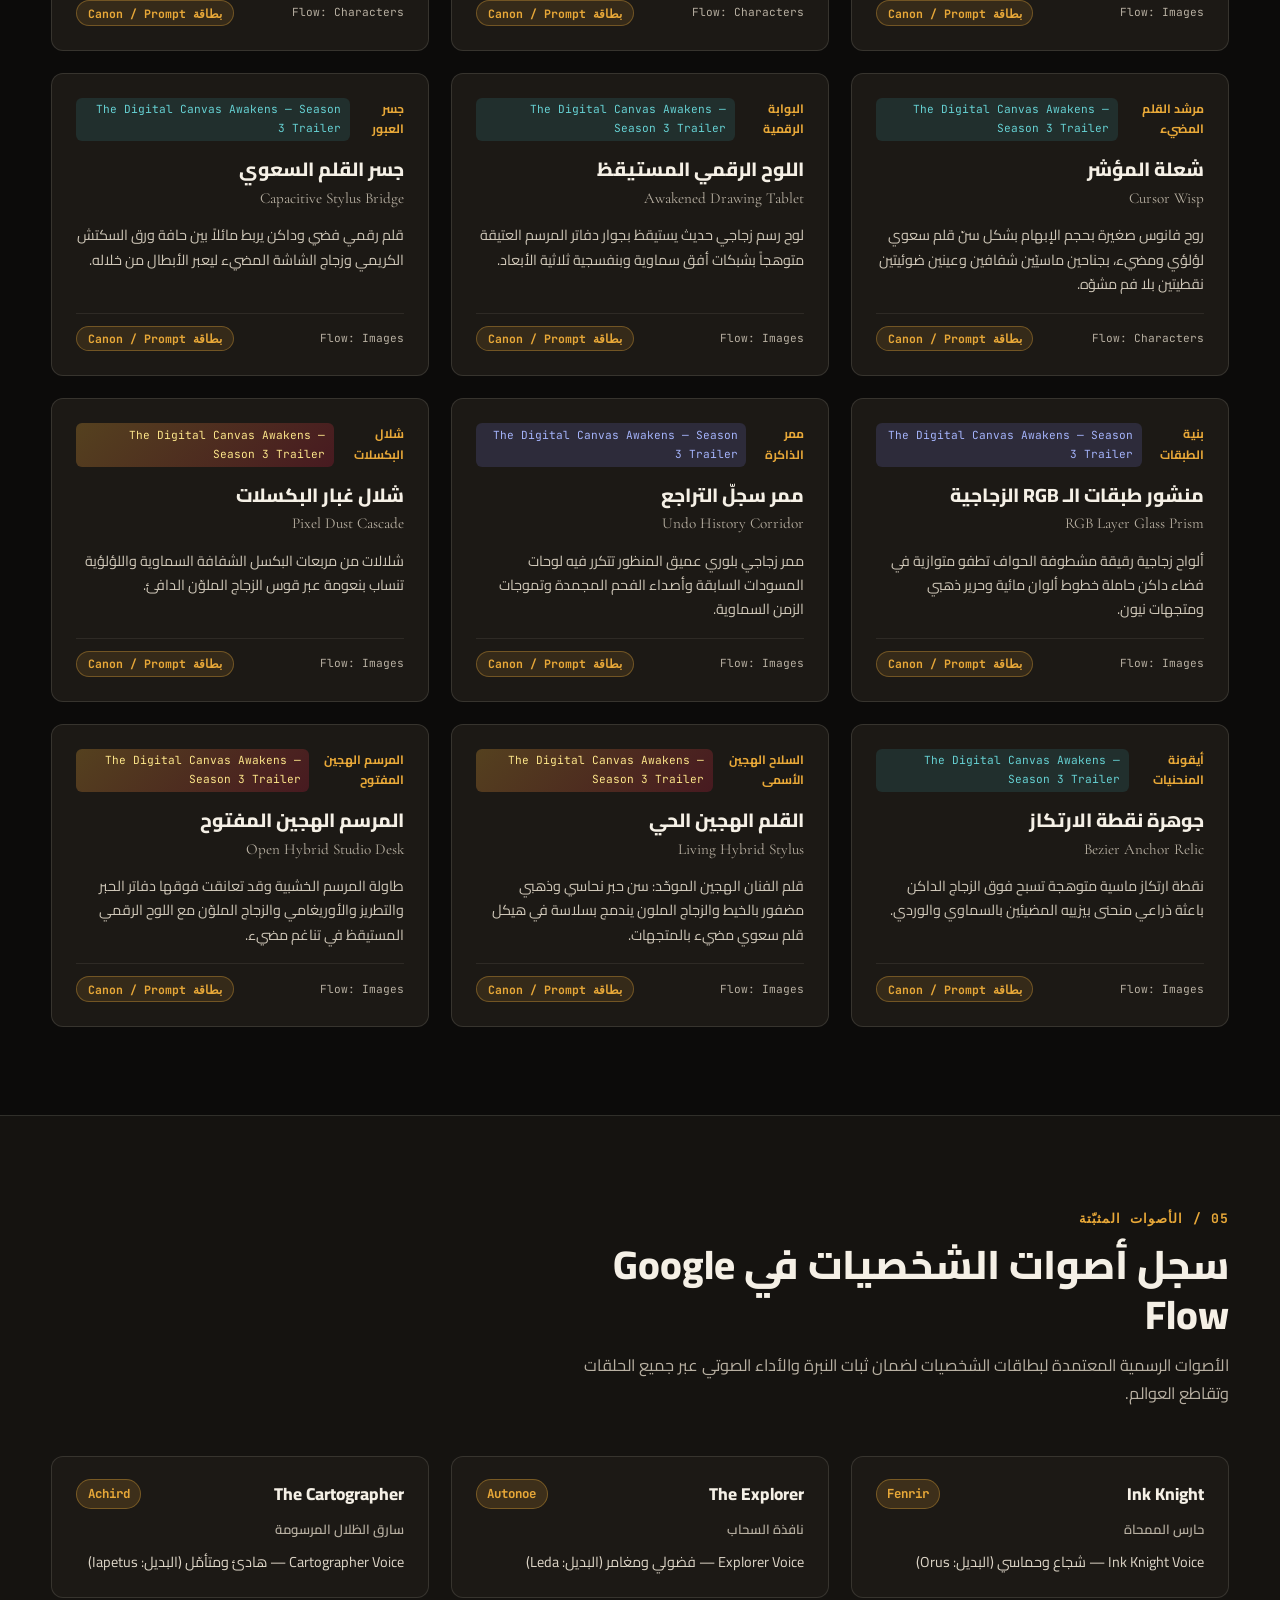
==== commit 8ce3a876: "Launch Sonic Vault v1.0 OST, Game v2.5 Vector Sprite, and YouTube card links" ====
--- a/index.html
+++ b/index.html
@@ -22,7 +22,7 @@
     gtag('config', 'G-4CBW83FGDH', { anonymize_ip: true });
   </script>
 
-  <link rel="stylesheet" href="styles.css?v=20261125-s3e01" />
+  <link rel="stylesheet" href="styles.css?v=20261125-sonic" />
 </head>
 <body>
   <!-- Subtle Paper & Ink Grain Overlay -->
@@ -310,6 +310,7 @@
             <button type="button" class="fmt-btn" data-comic-view="scroll" data-i18n="comicViewScroll">تمرير كامل</button>
           </div>
           <button type="button" class="reader-tool-btn" id="comicCleanArtBtn" aria-pressed="false" data-i18n="comicCleanArt">لوحات صافية</button>
+          <button type="button" class="reader-tool-btn" id="comicOstBtn" aria-pressed="false" data-i18n="comicOstBtn">🎵 موسيقى</button>
           <button type="button" class="reader-tool-btn reader-lang-btn" id="comicLangBtn" aria-label="Toggle Comic Language">EN</button>
           <button type="button" class="reader-tool-btn" id="comicPrintBtn" data-i18n="comicPrintShort">طباعة / PDF</button>
           <button type="button" class="modal-close" id="comicModalClose" aria-label="Close">✕</button>
@@ -342,7 +343,7 @@
     </div>
   </div>
 
-  <script src="data/canon-db.js?v=20261125-s3e01"></script>
-  <script src="app.js?v=20261125-s3e01"></script>
+  <script src="data/canon-db.js?v=20261125-sonic"></script>
+  <script src="app.js?v=20261125-sonic"></script>
 </body>
 </html>
--- a/styles.css
+++ b/styles.css
@@ -622,6 +622,14 @@
   color: var(--paper-muted);
 }
 
+.yt-card-link {
+  color: #fca5a5;
+}
+
+.yt-card-link:hover {
+  color: #f87171;
+}
+
 /* Laws Section */
 .laws-section {
   background: var(--bg-surface);
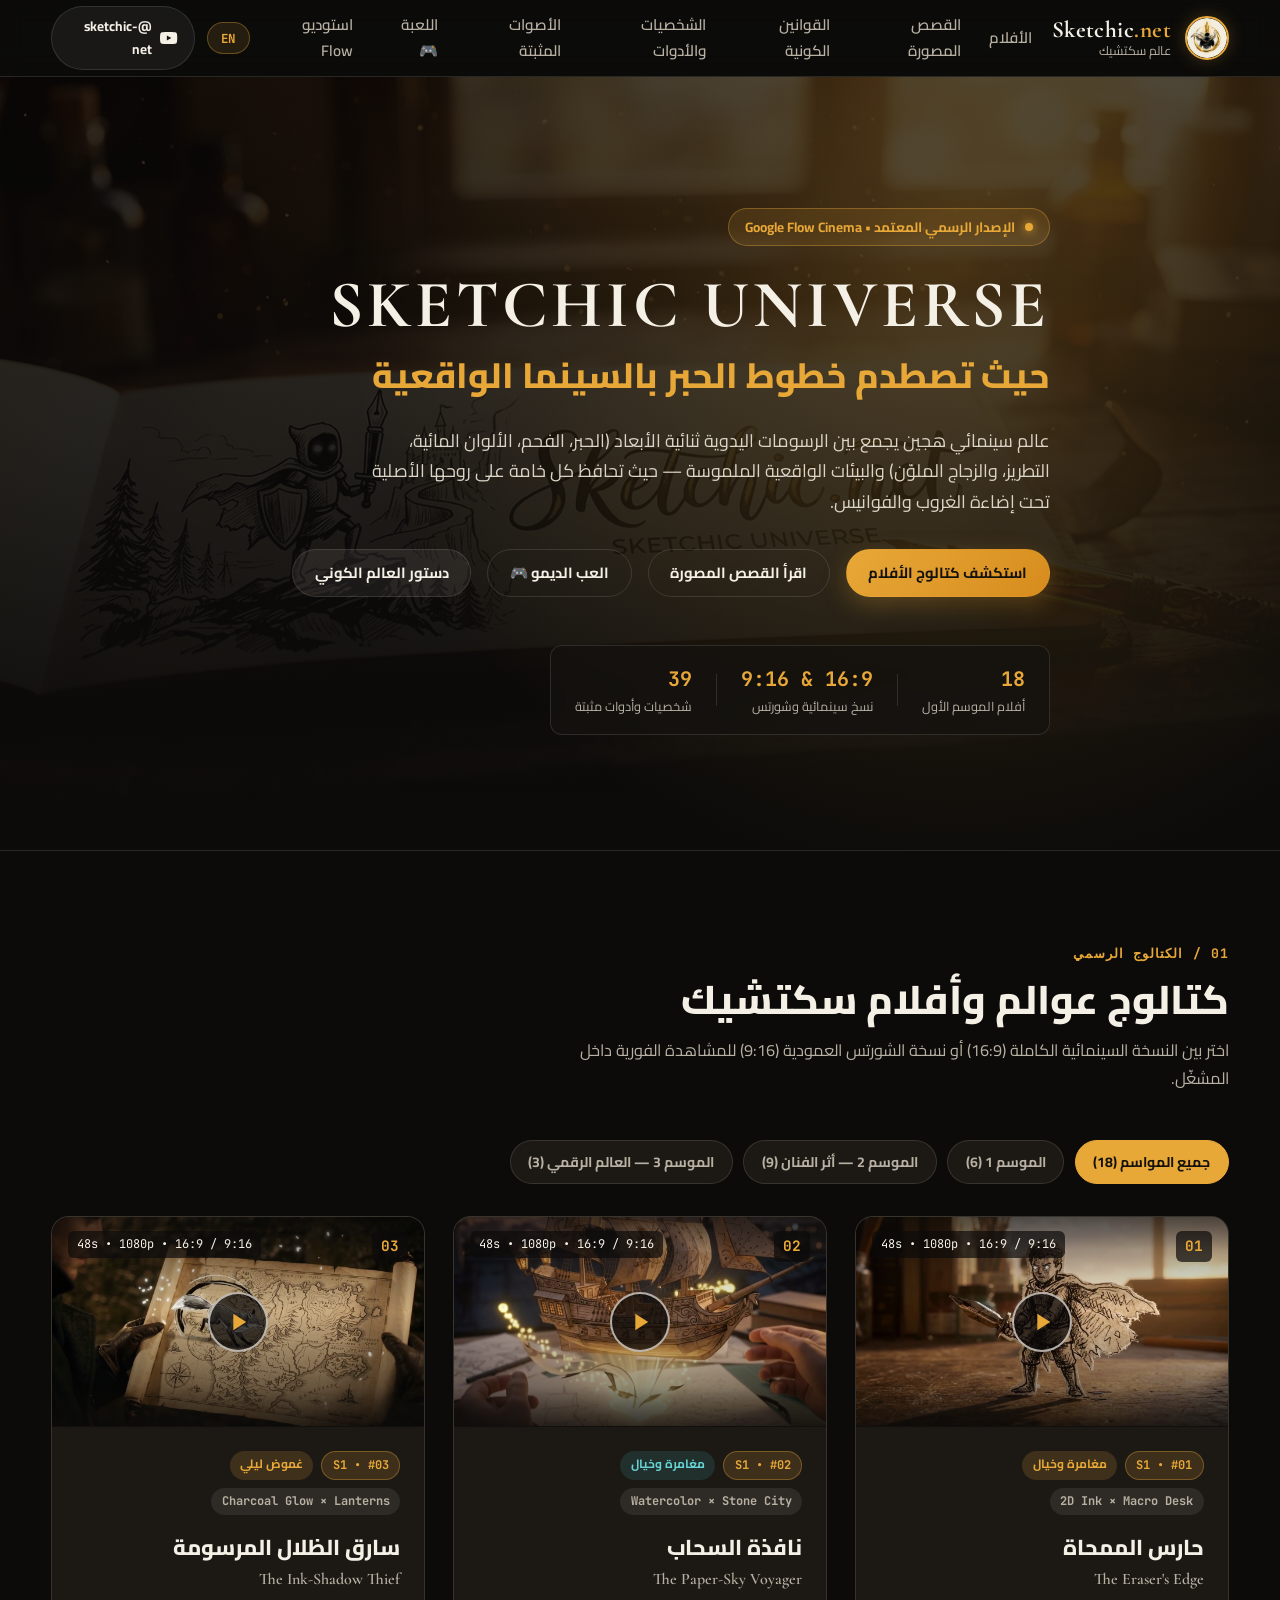
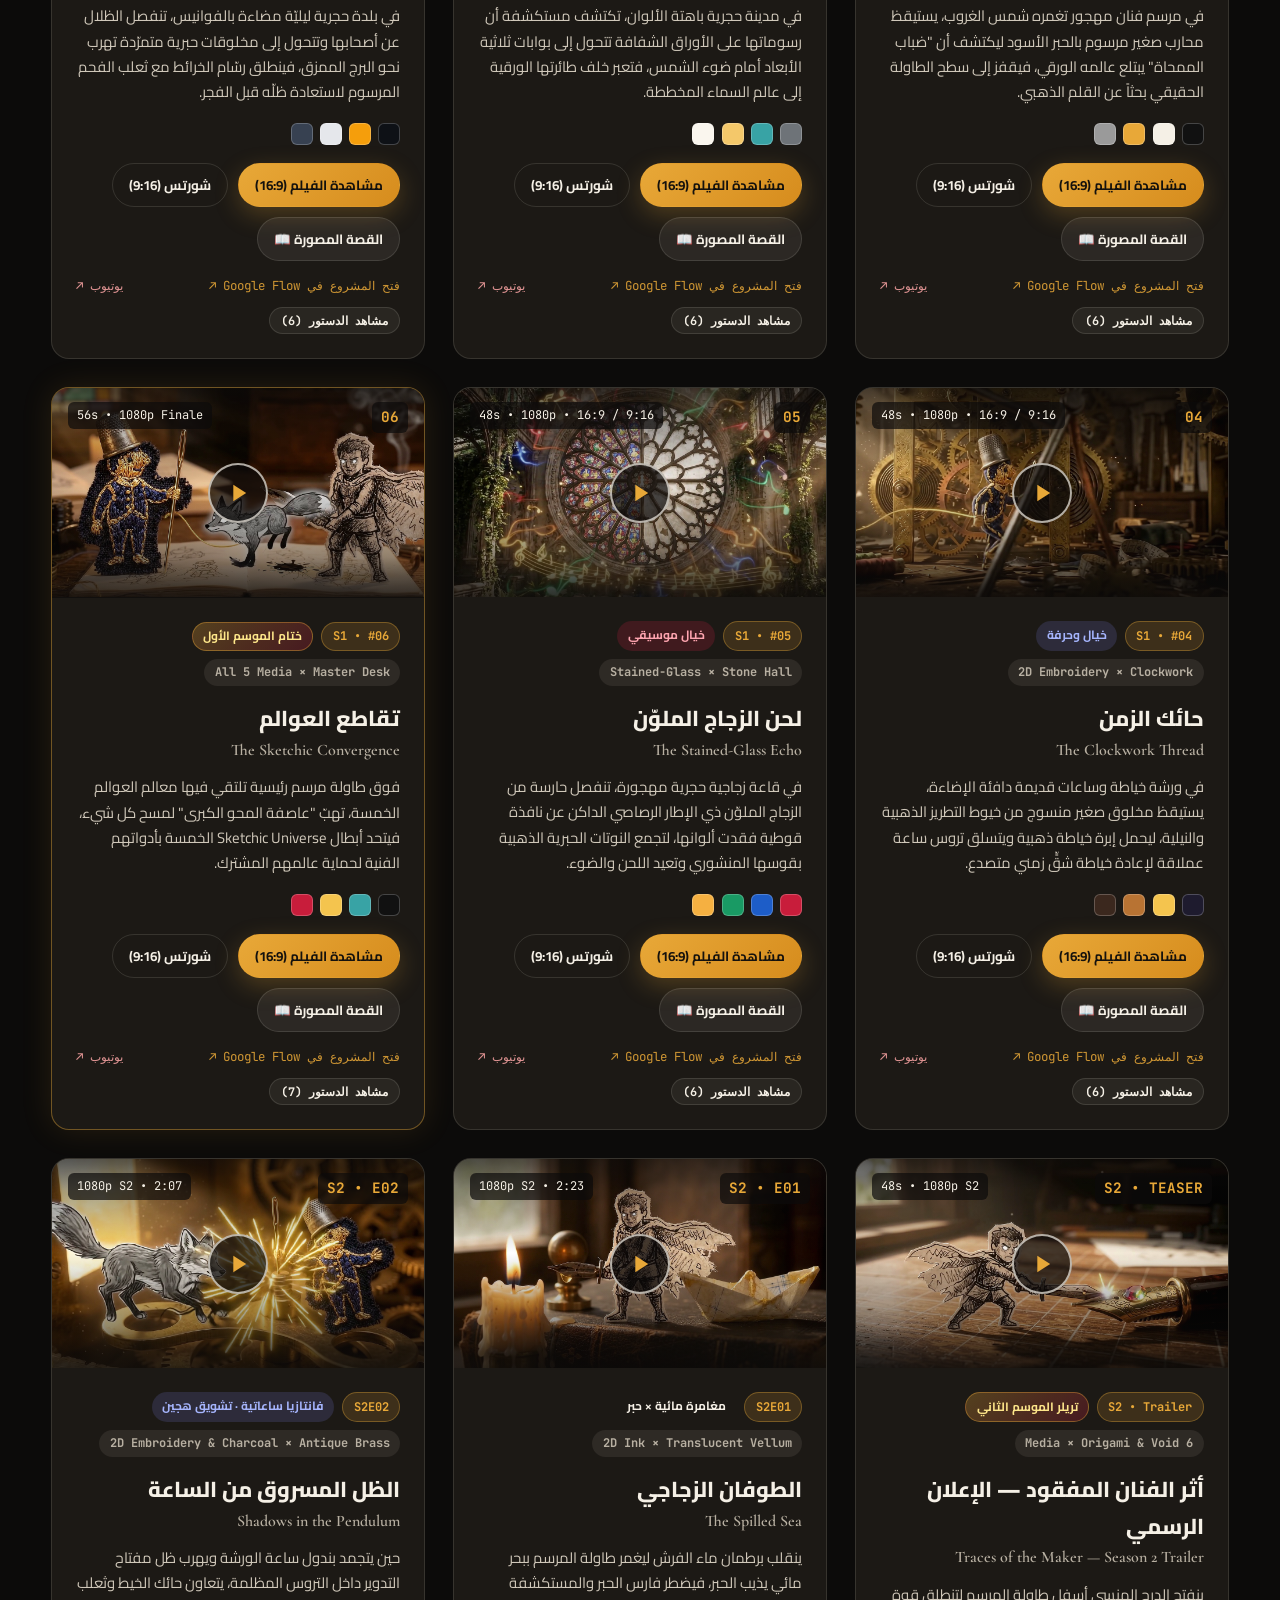
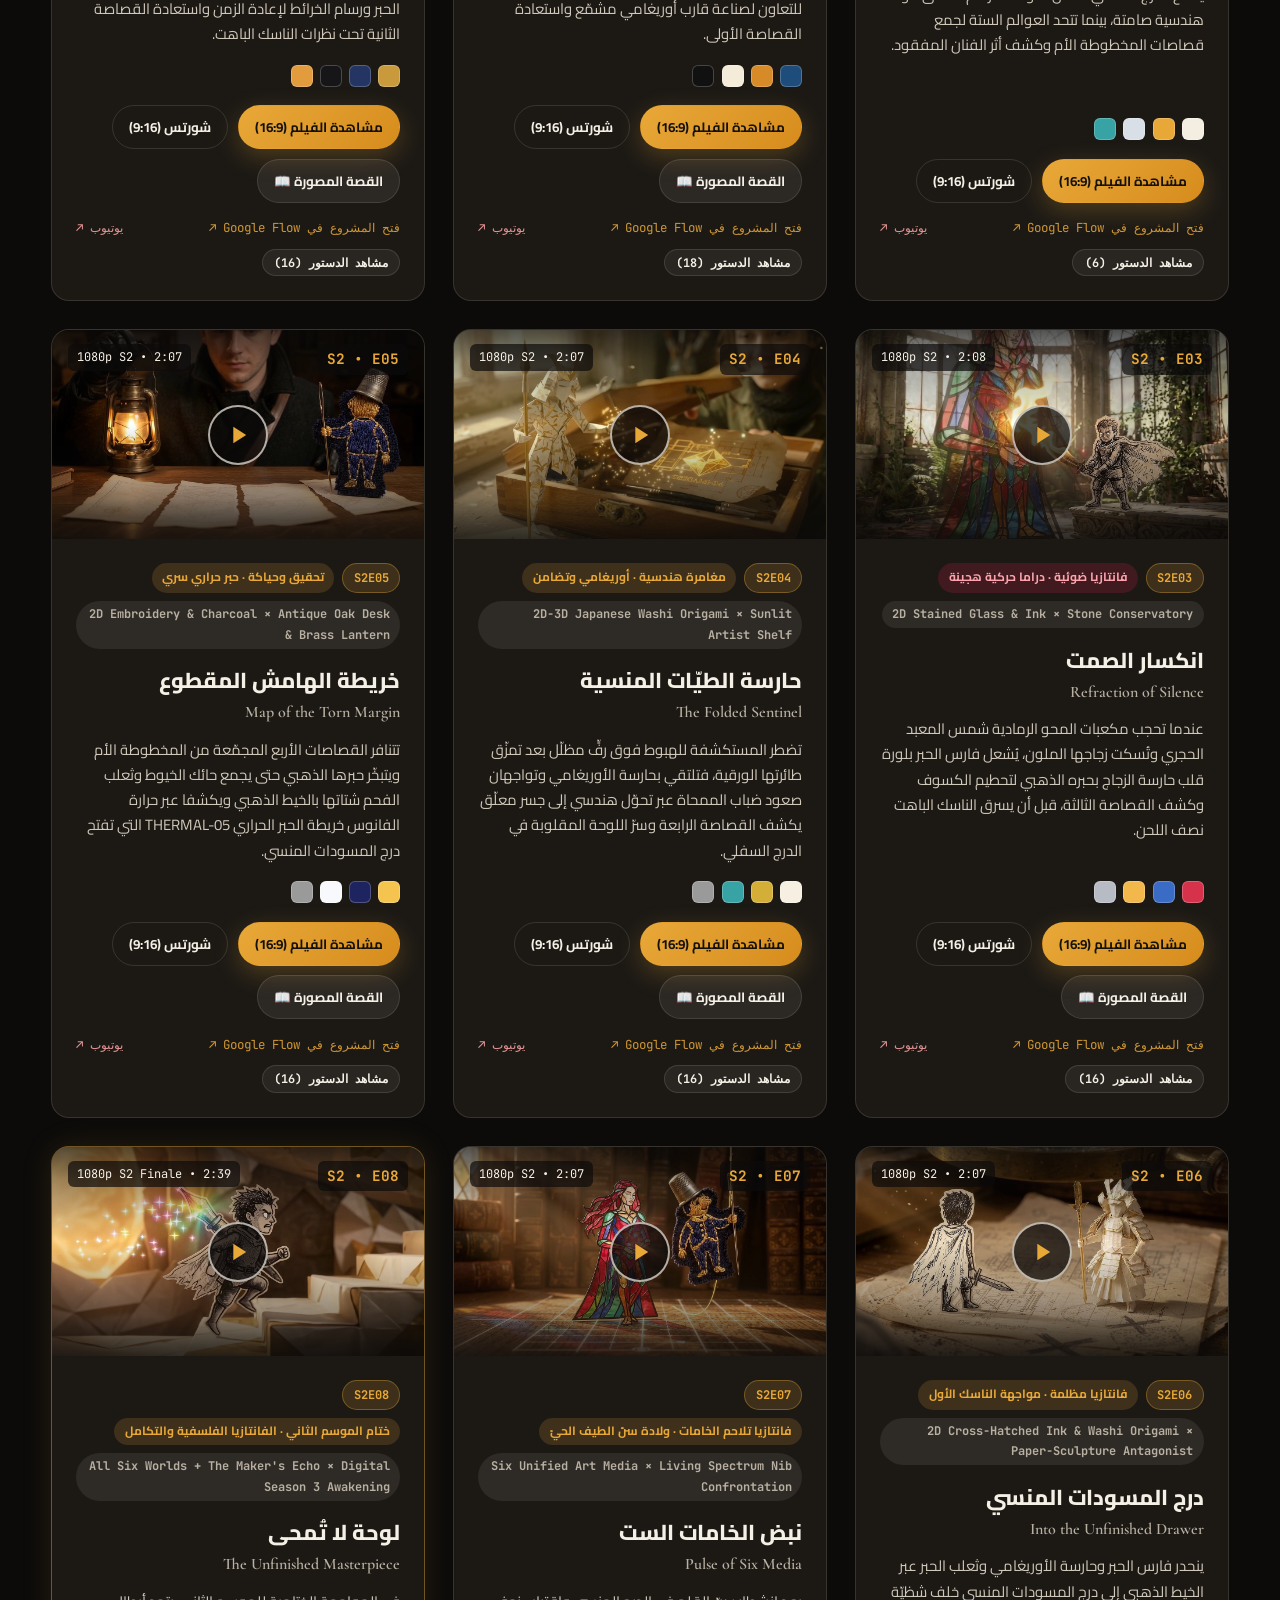
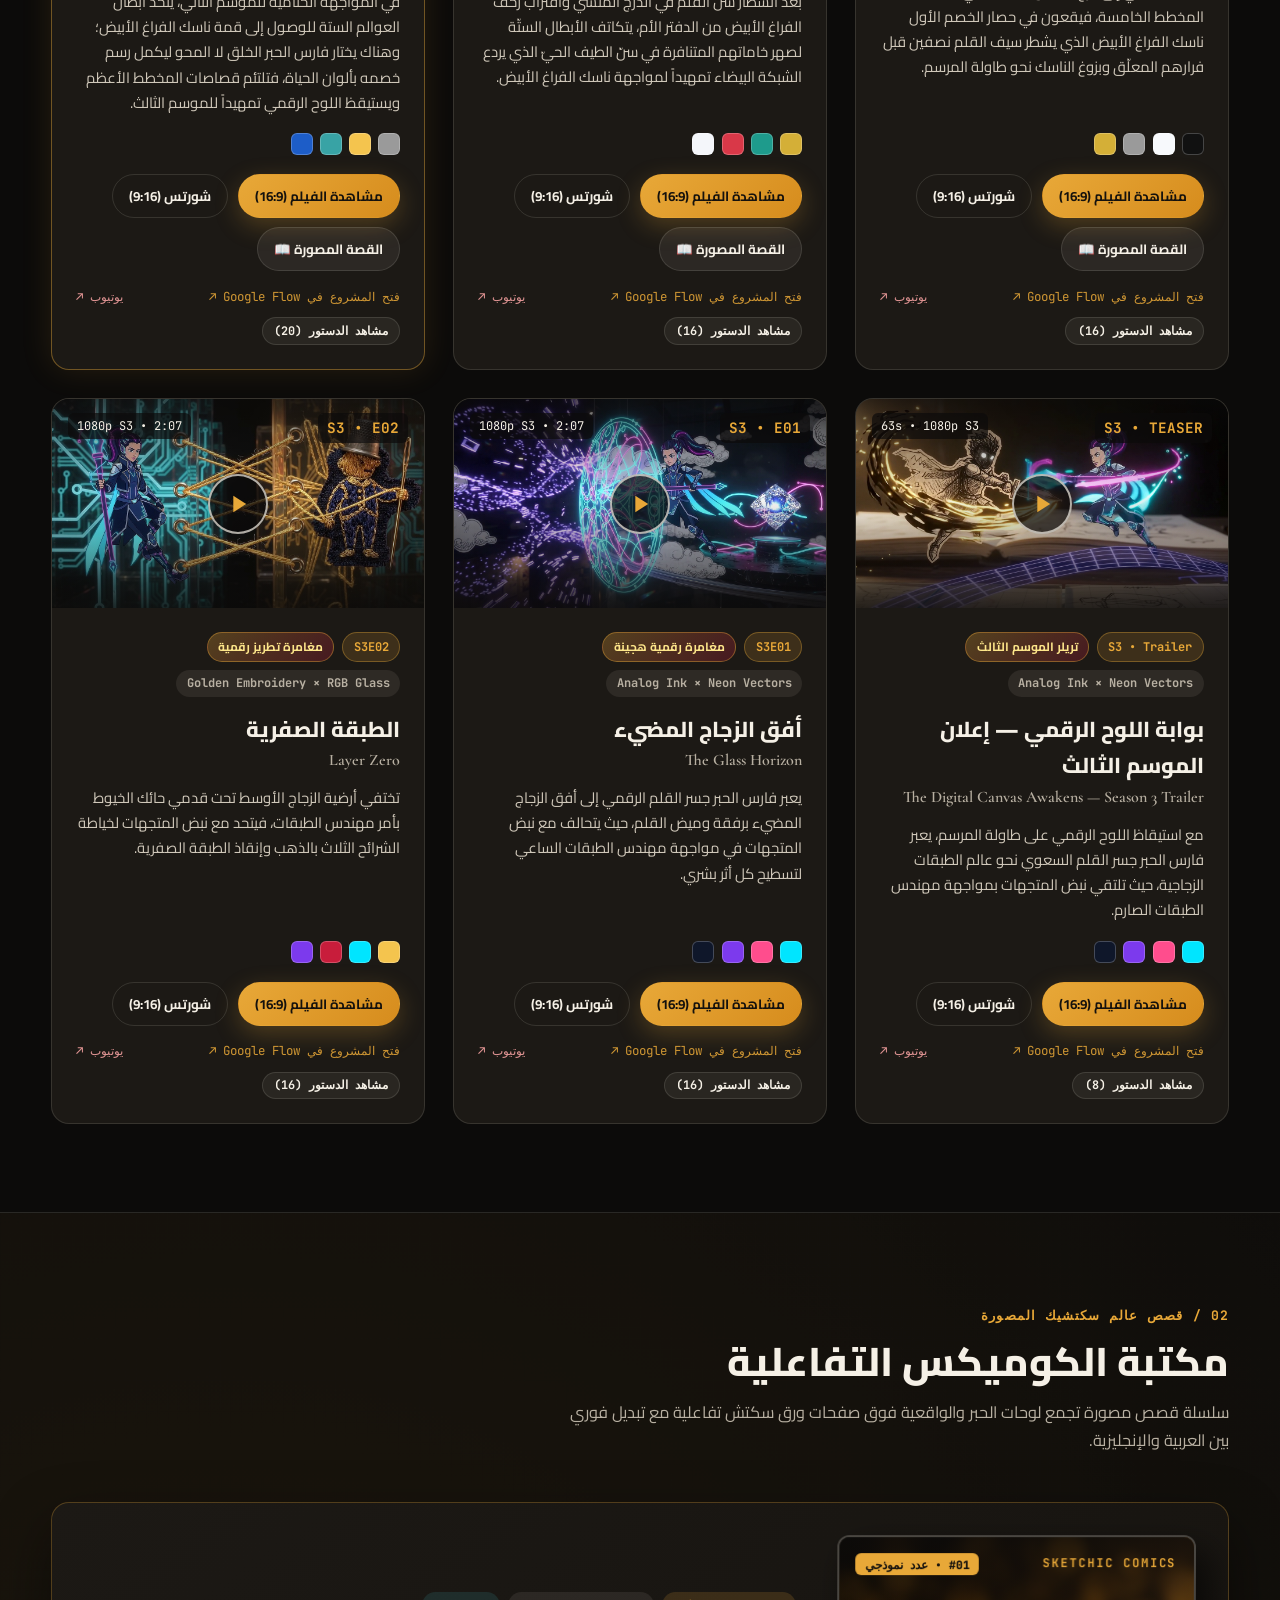
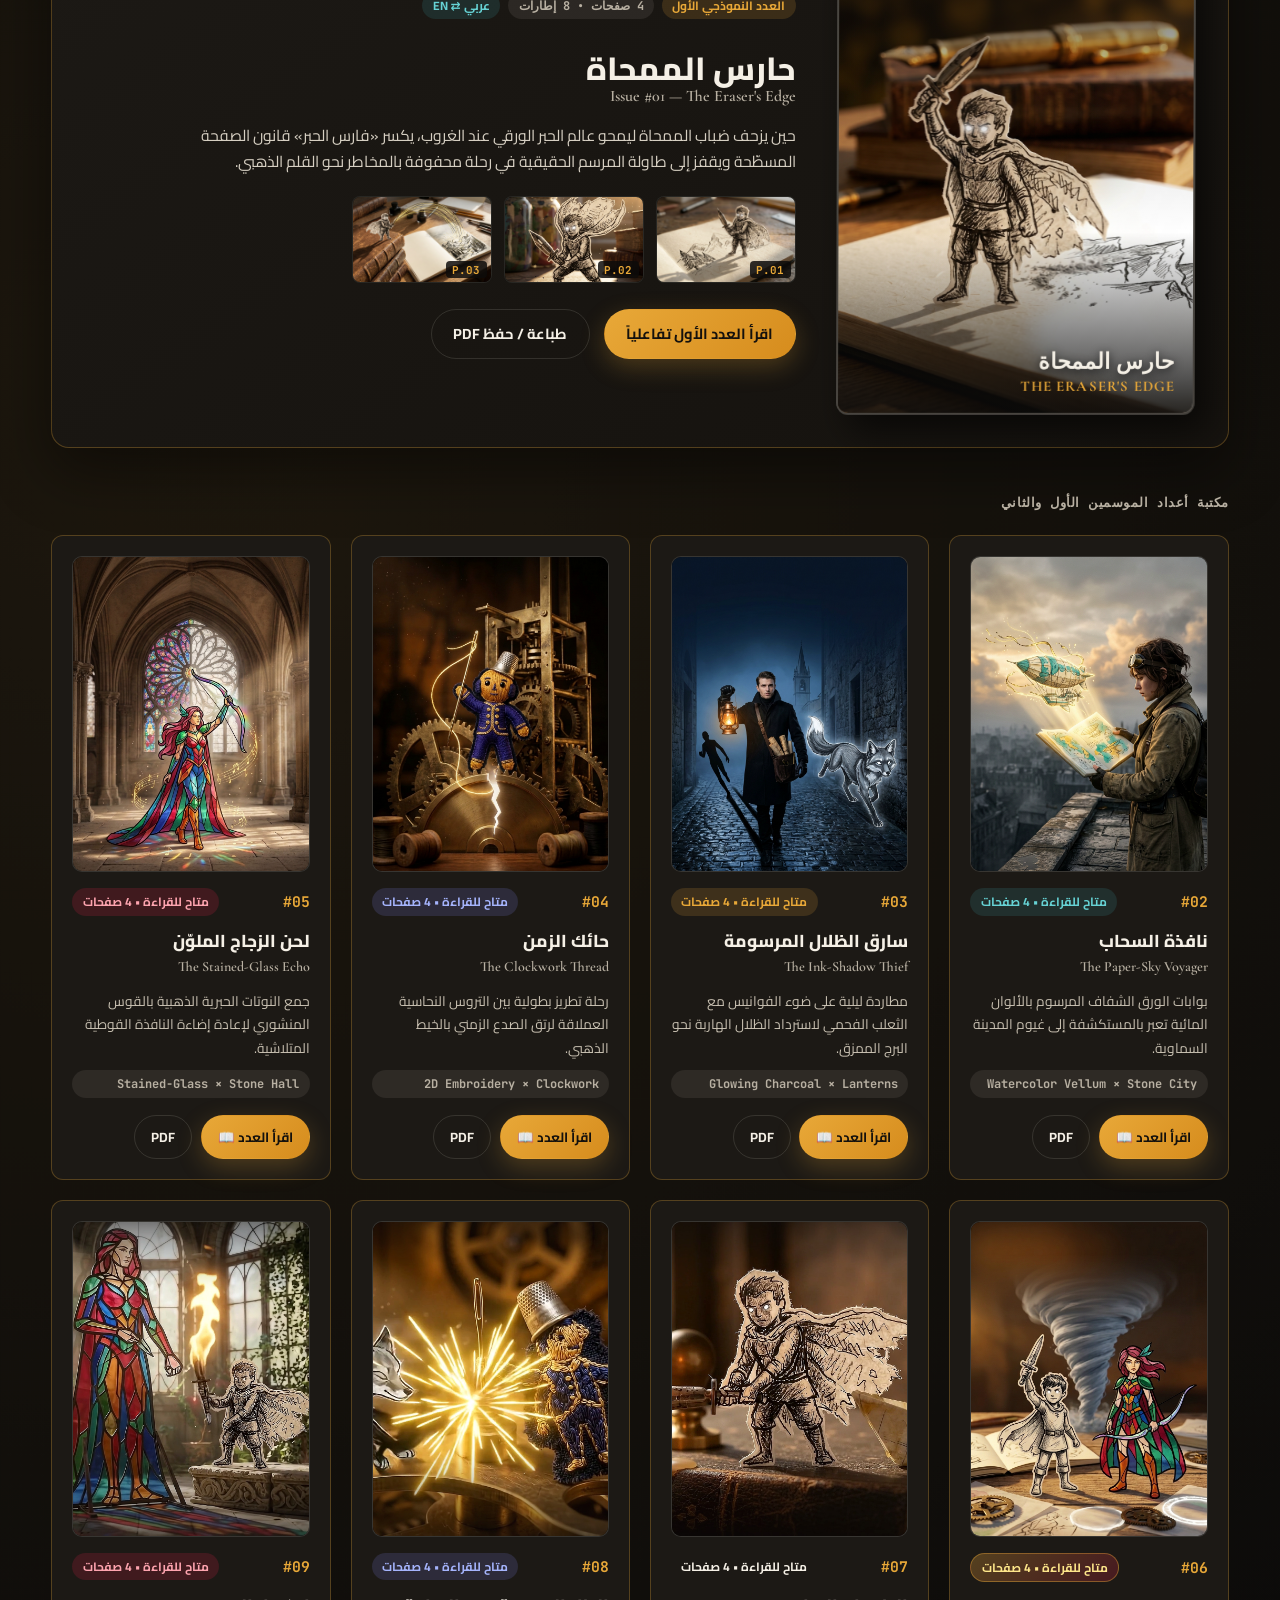
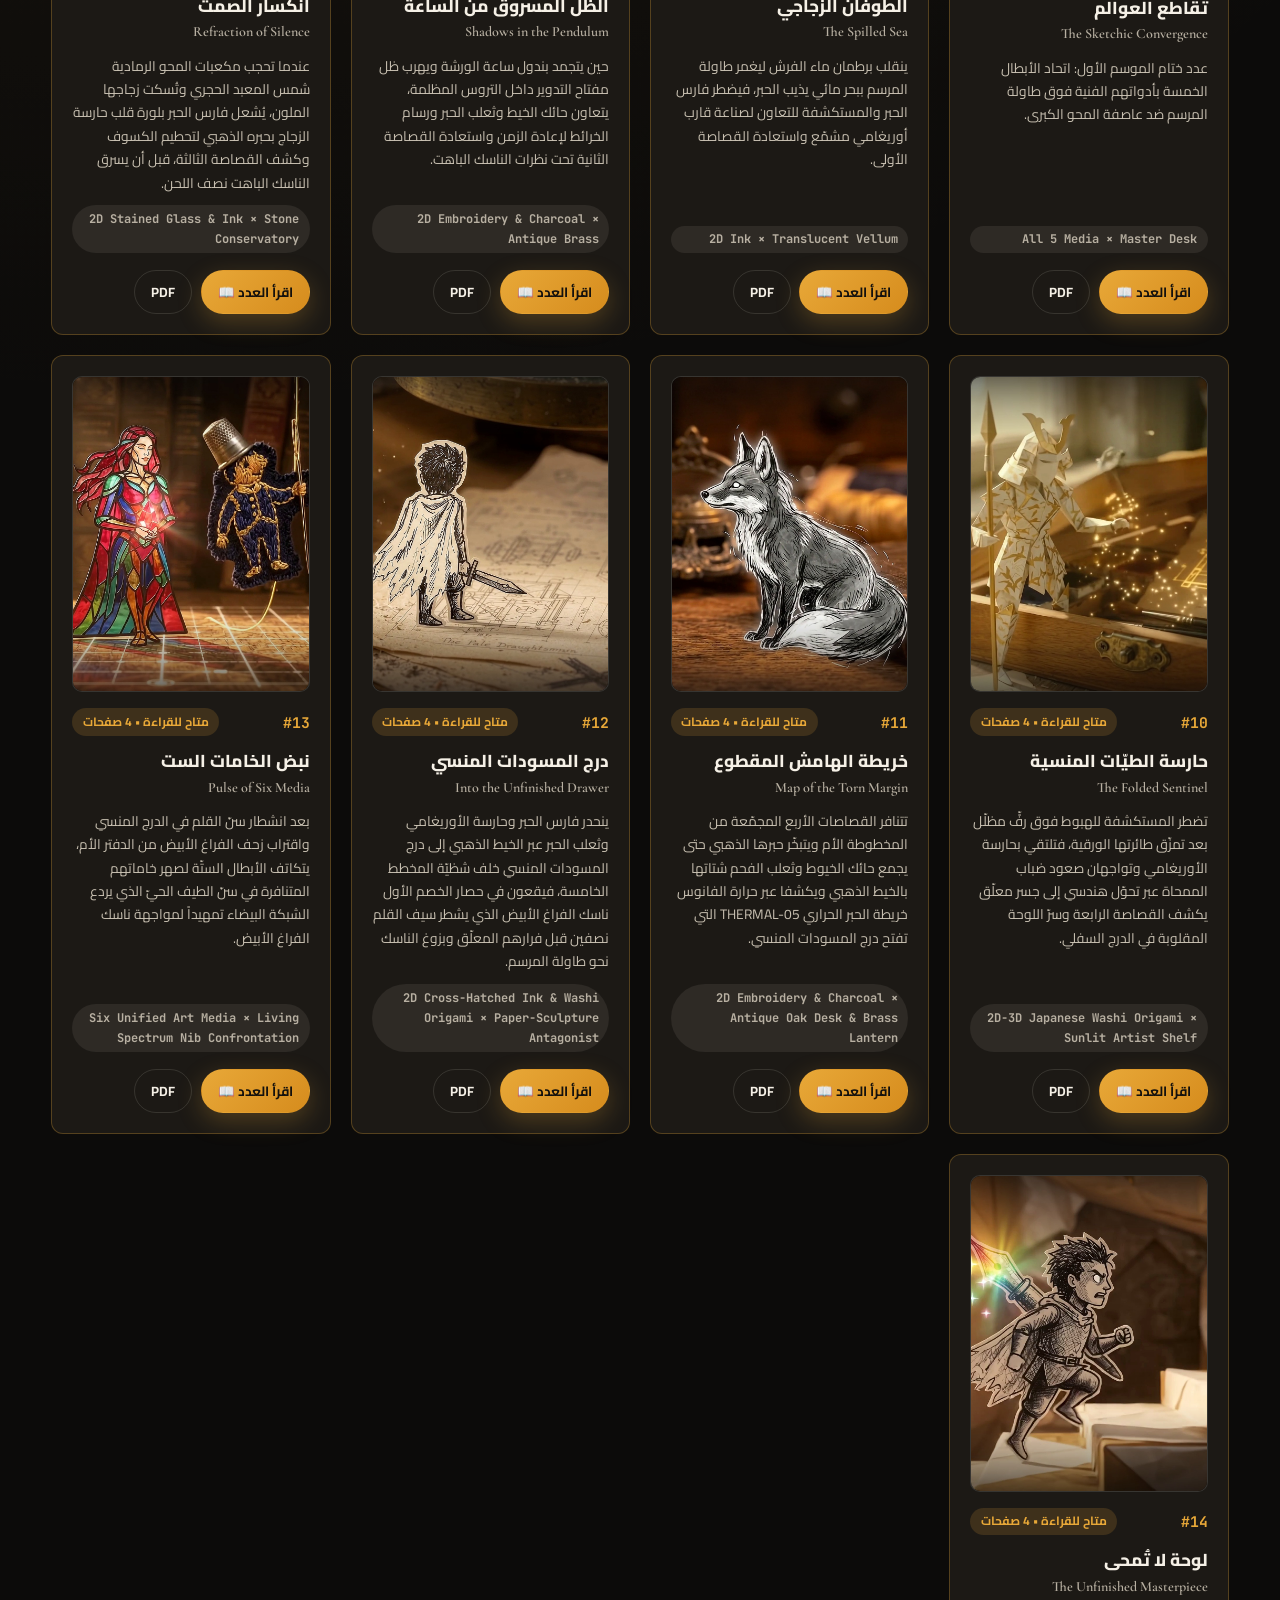
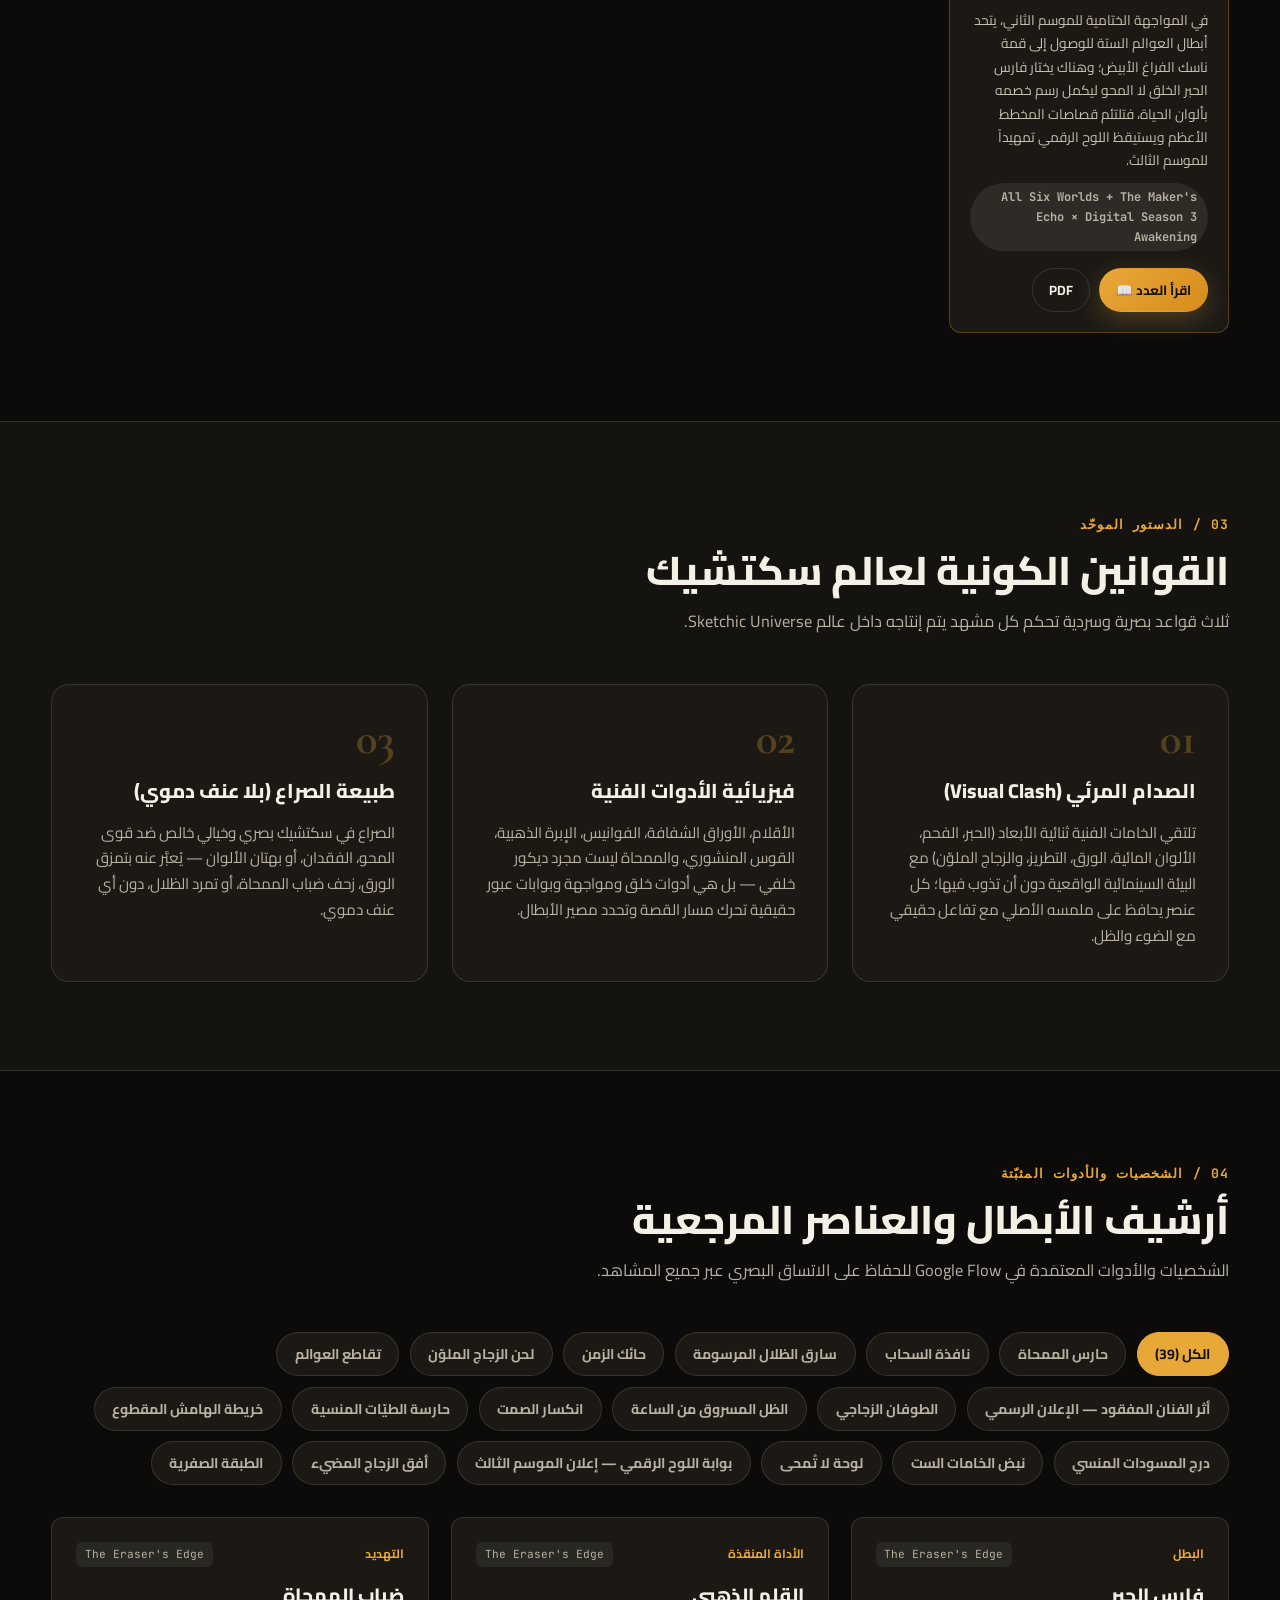
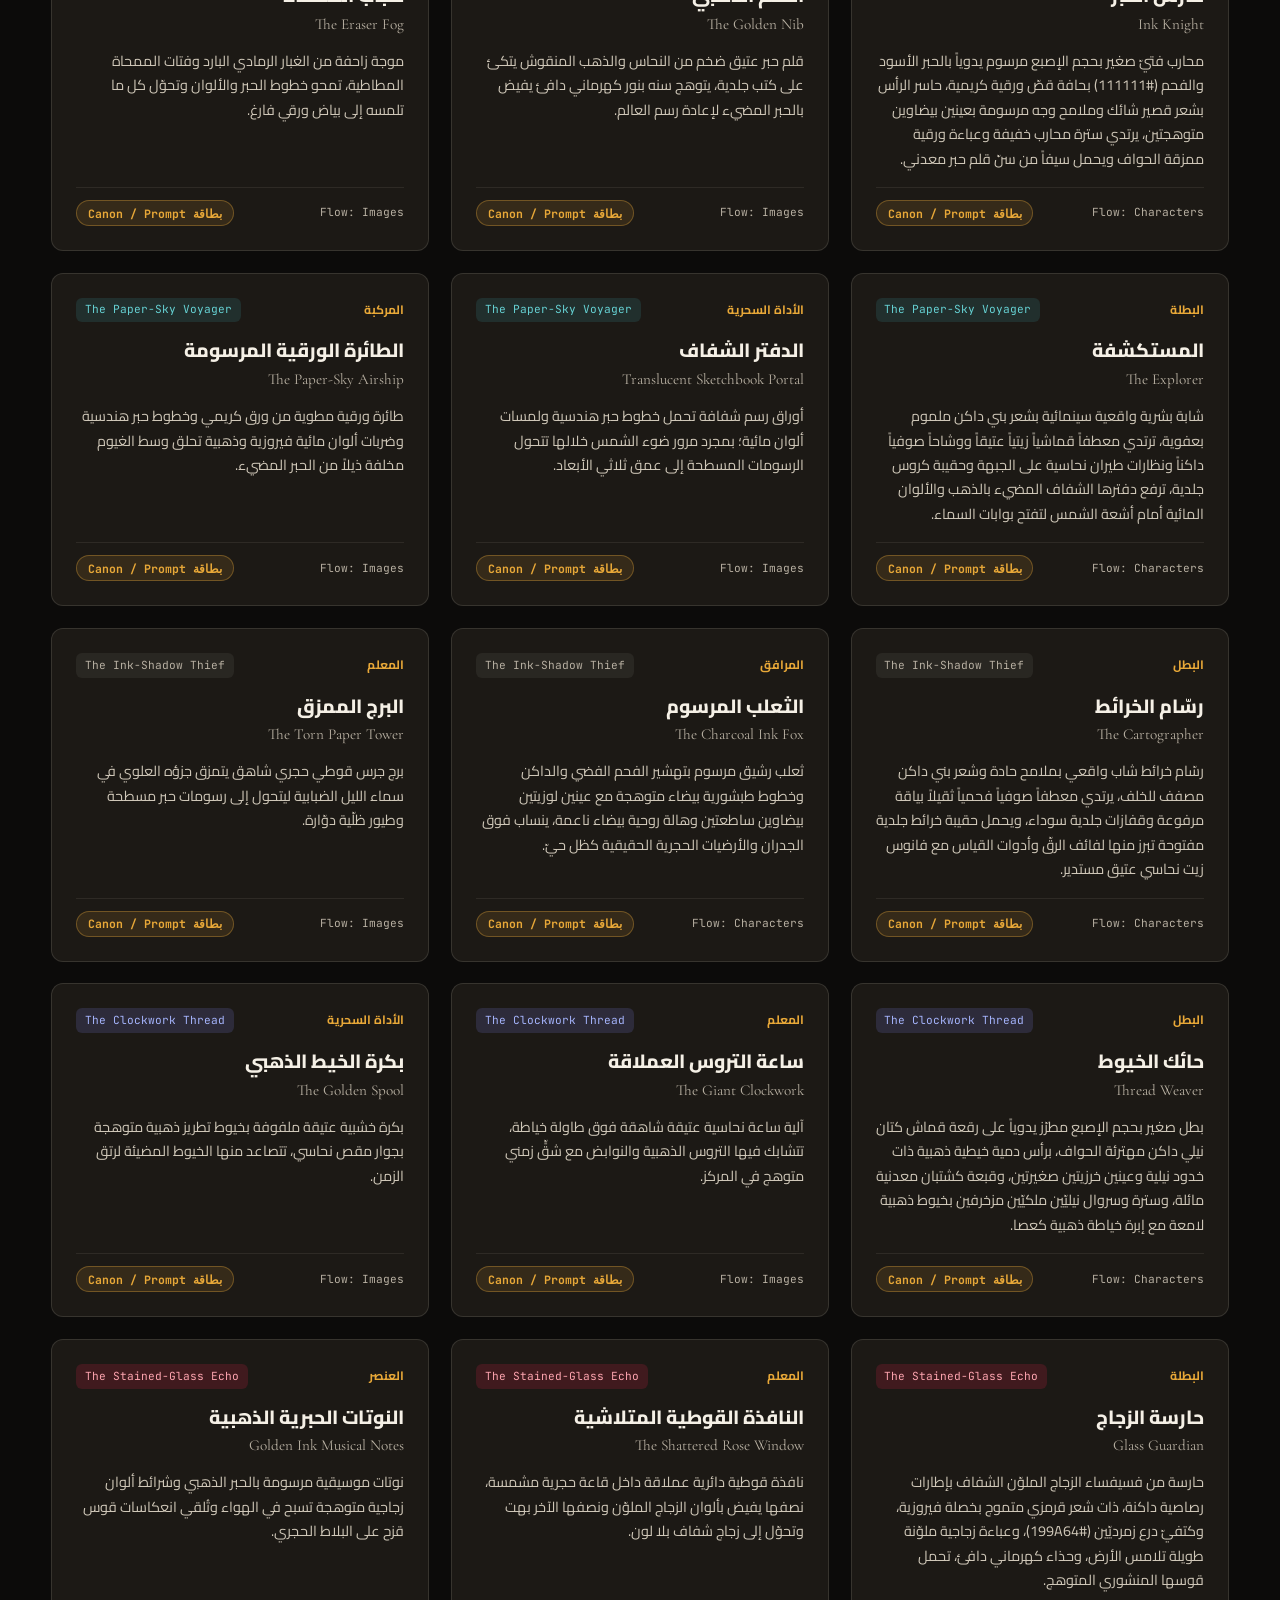
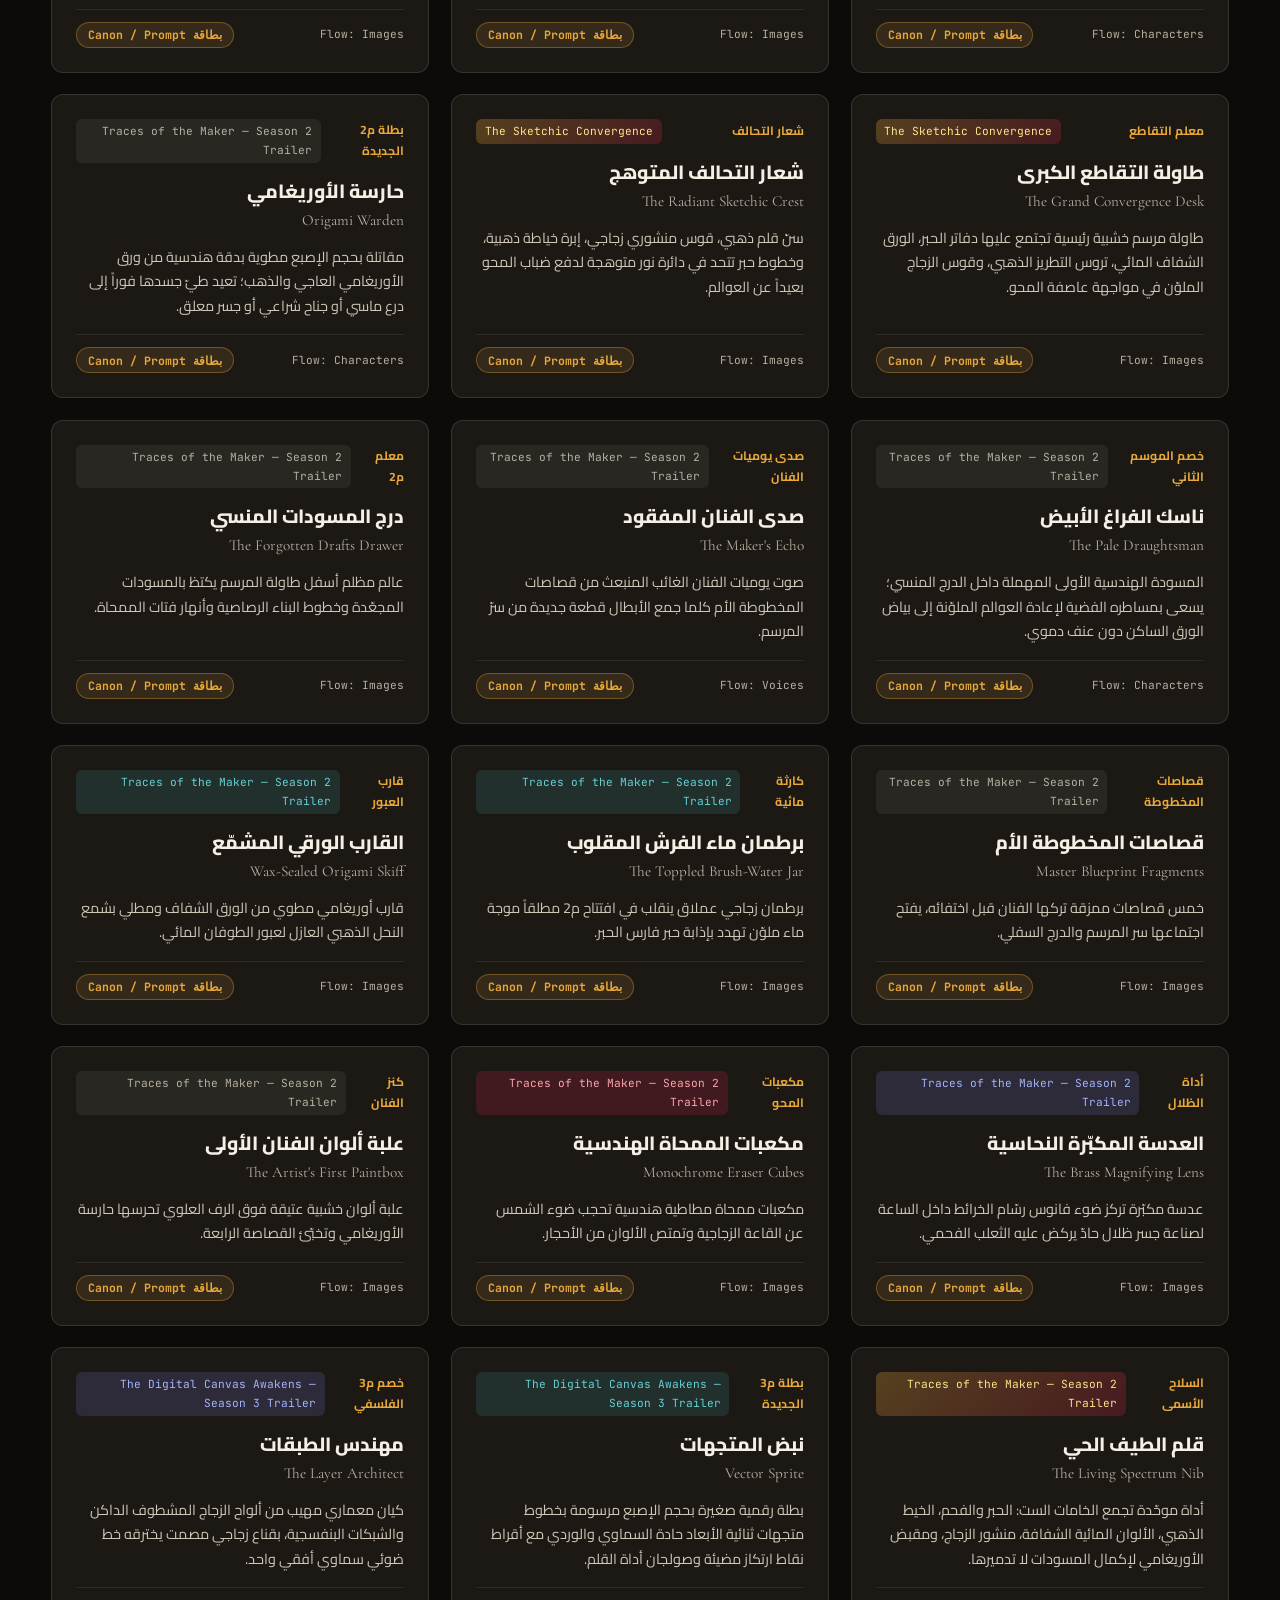
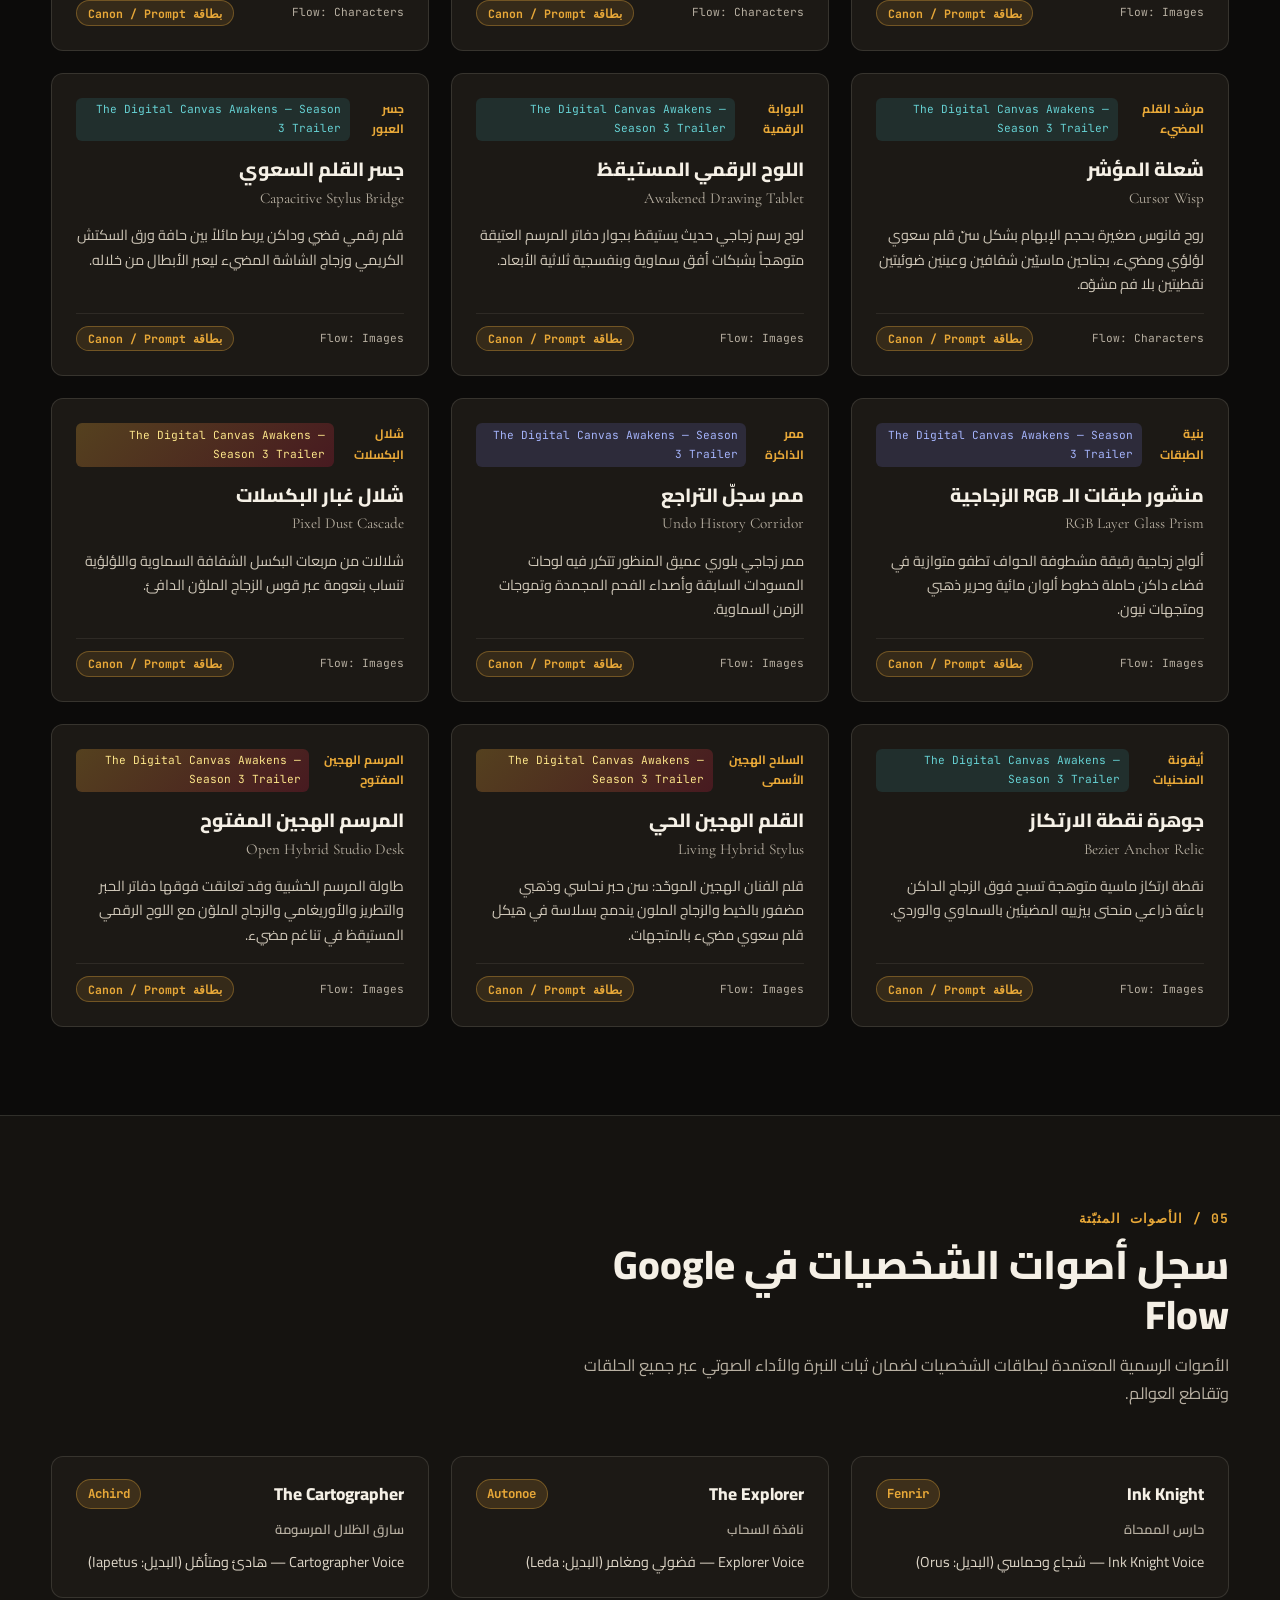
==== commit 141895ba: "Launch S3E02 Layer Zero on Sketchic.net catalog and Game v2.5 LAYER-02" ====
--- a/index.html
+++ b/index.html
@@ -22,7 +22,7 @@
     gtag('config', 'G-4CBW83FGDH', { anonymize_ip: true });
   </script>
 
-  <link rel="stylesheet" href="styles.css?v=20261125-sonic" />
+  <link rel="stylesheet" href="styles.css?v=20261125-s3e02" />
 </head>
 <body>
   <!-- Subtle Paper & Ink Grain Overlay -->
@@ -343,7 +343,7 @@
     </div>
   </div>
 
-  <script src="data/canon-db.js?v=20261125-sonic"></script>
-  <script src="app.js?v=20261125-sonic"></script>
+  <script src="data/canon-db.js?v=20261125-s3e02"></script>
+  <script src="app.js?v=20261125-s3e02"></script>
 </body>
 </html>
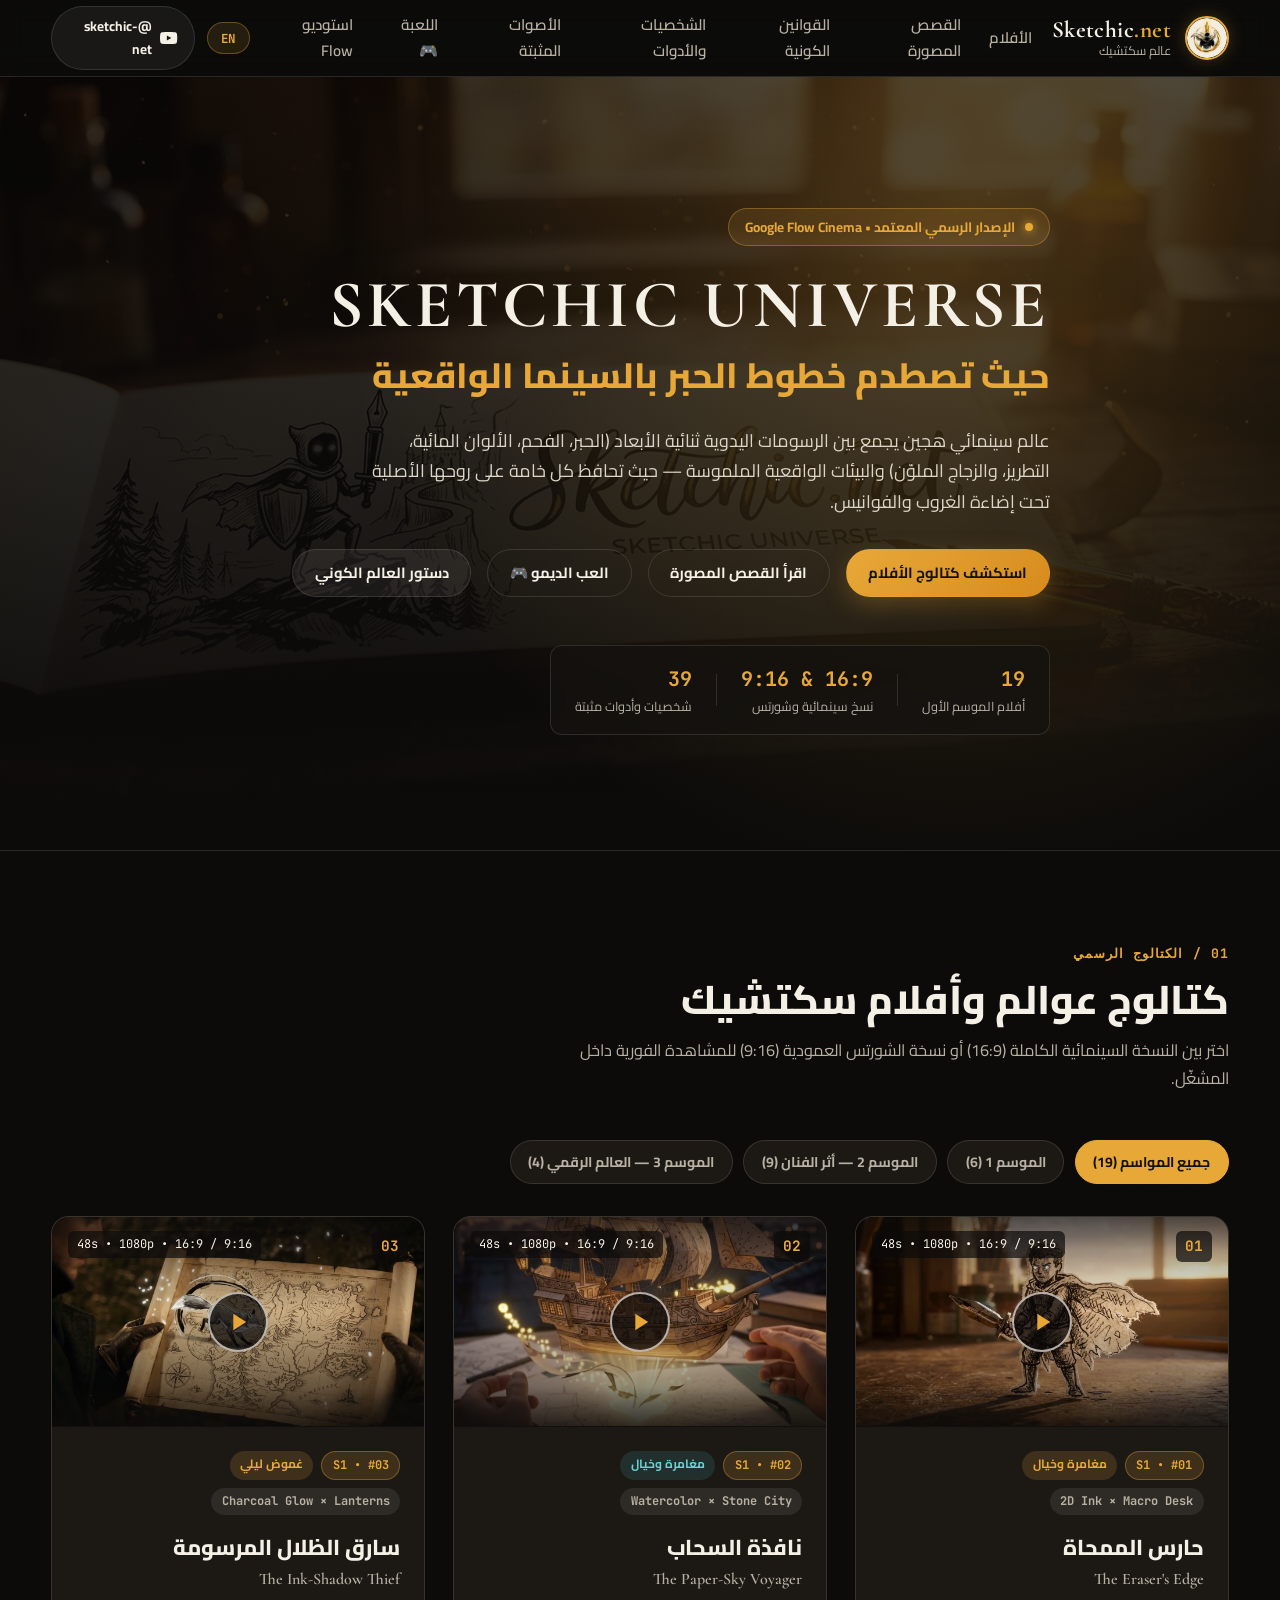
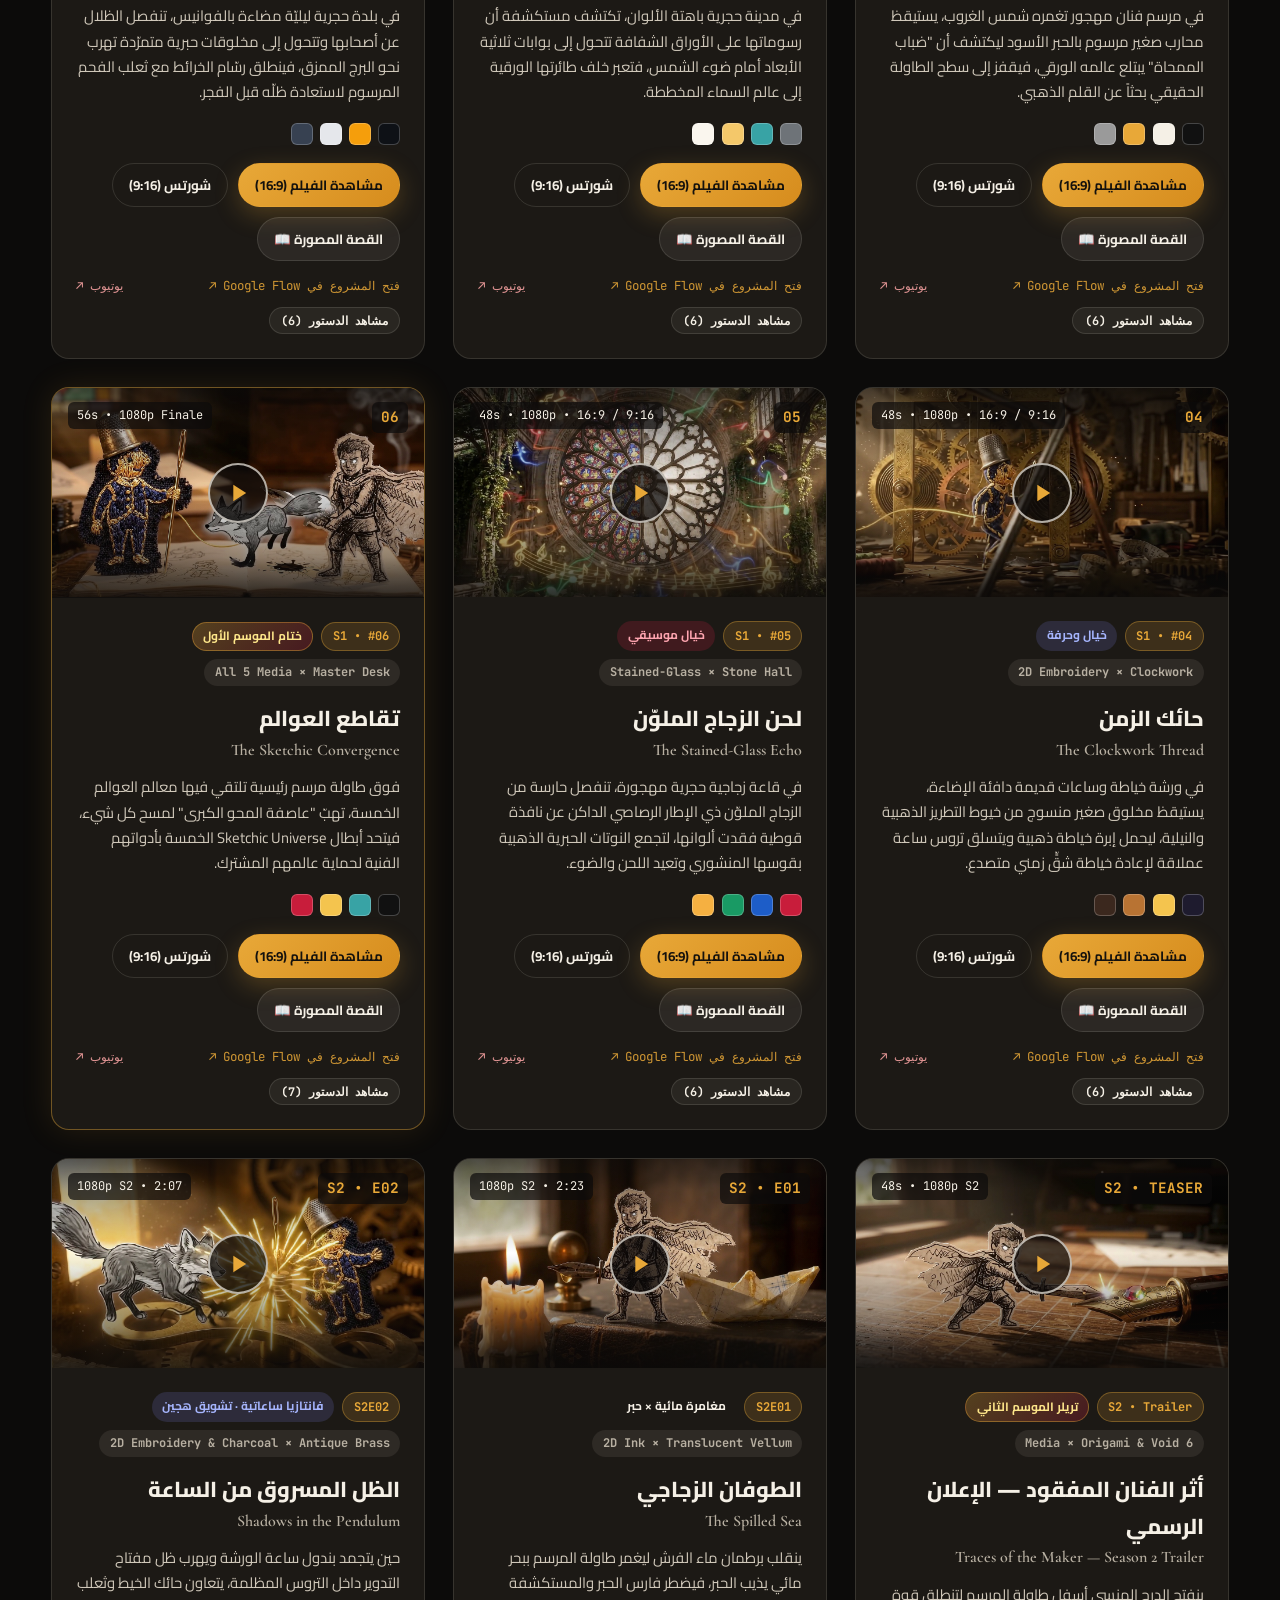
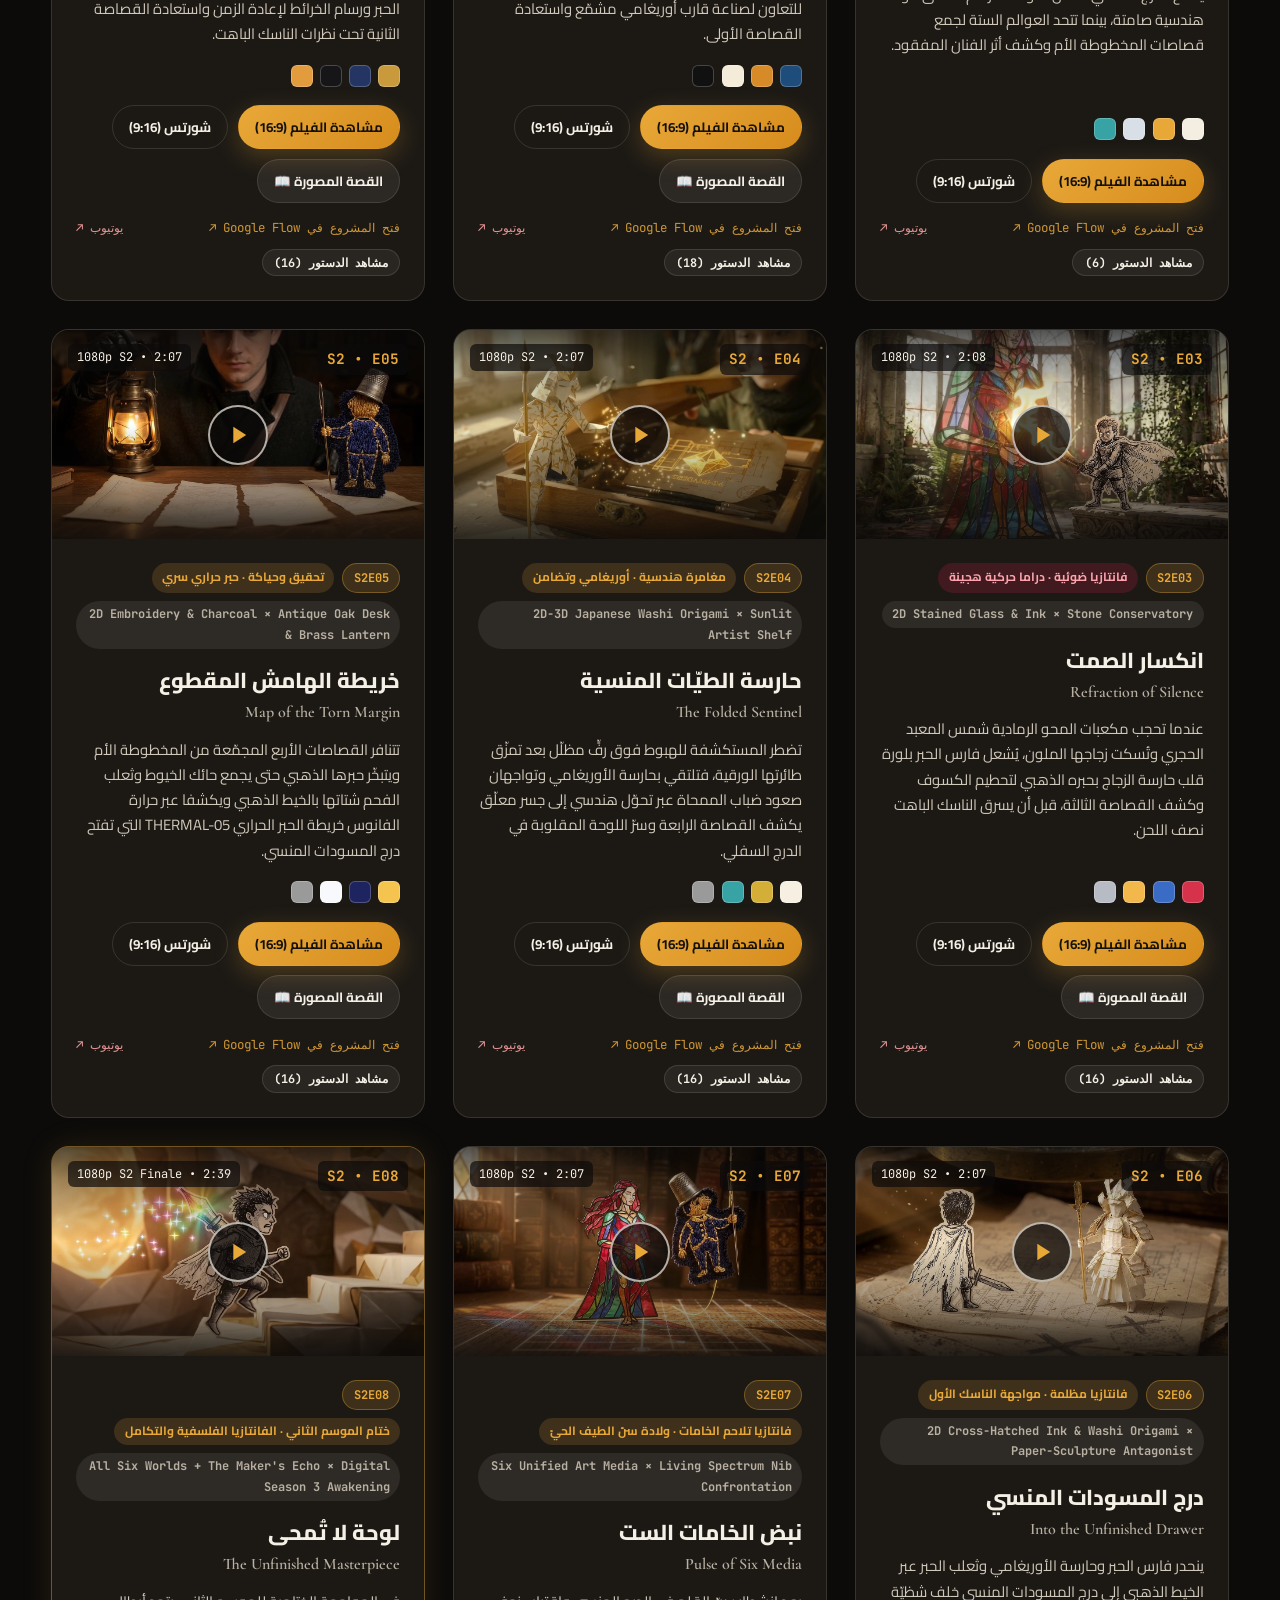
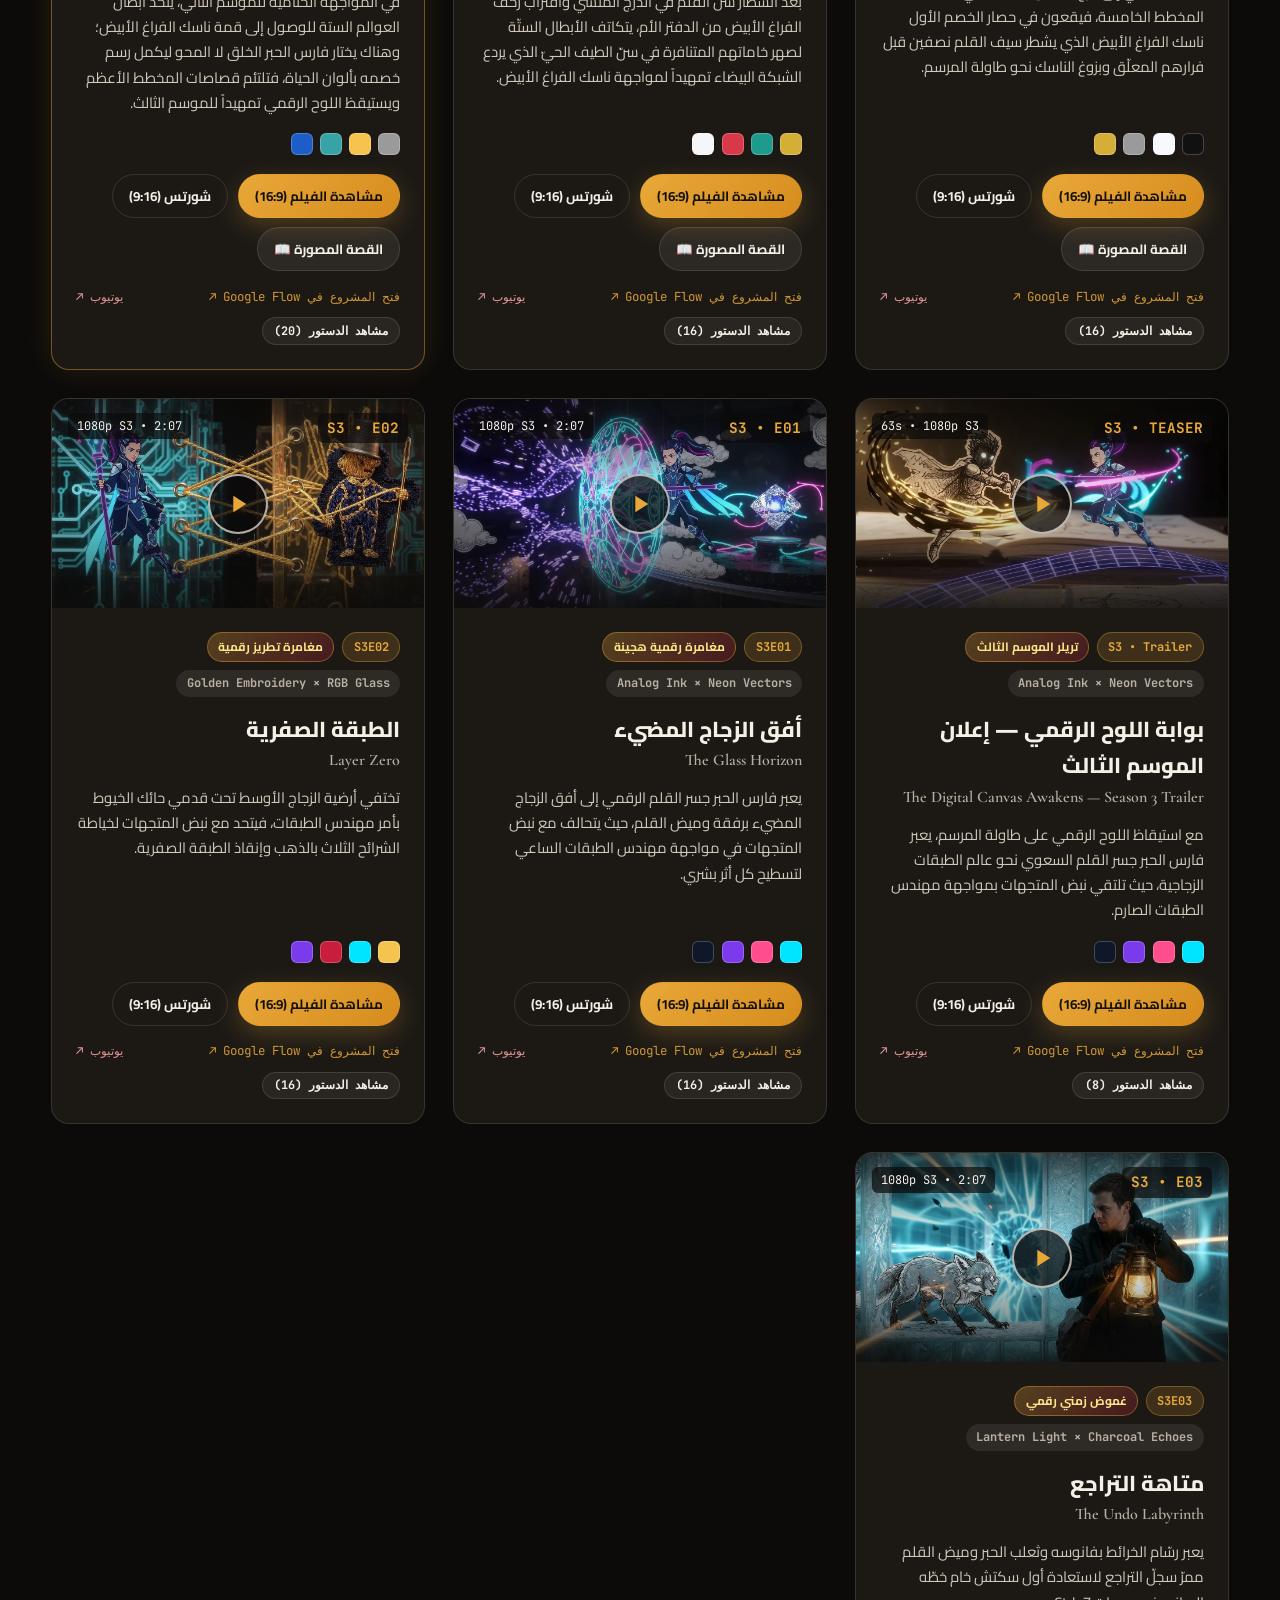
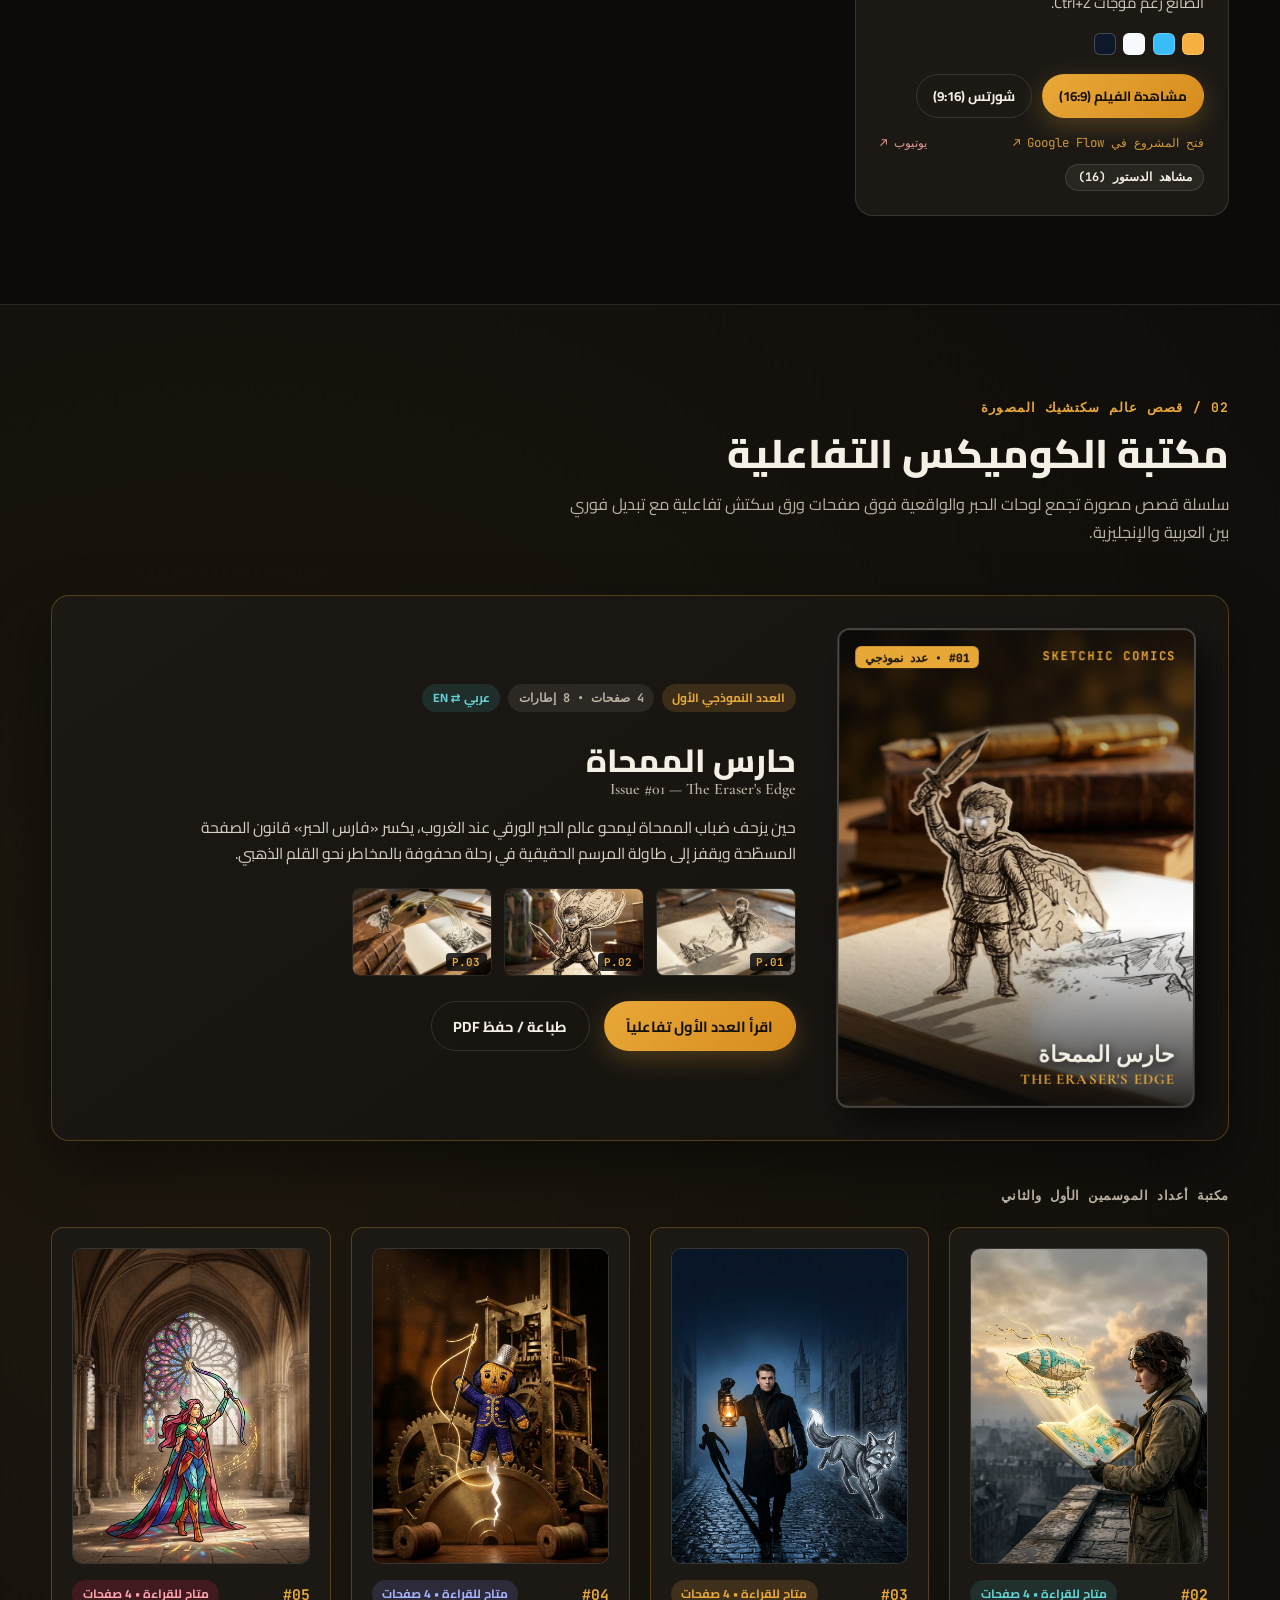
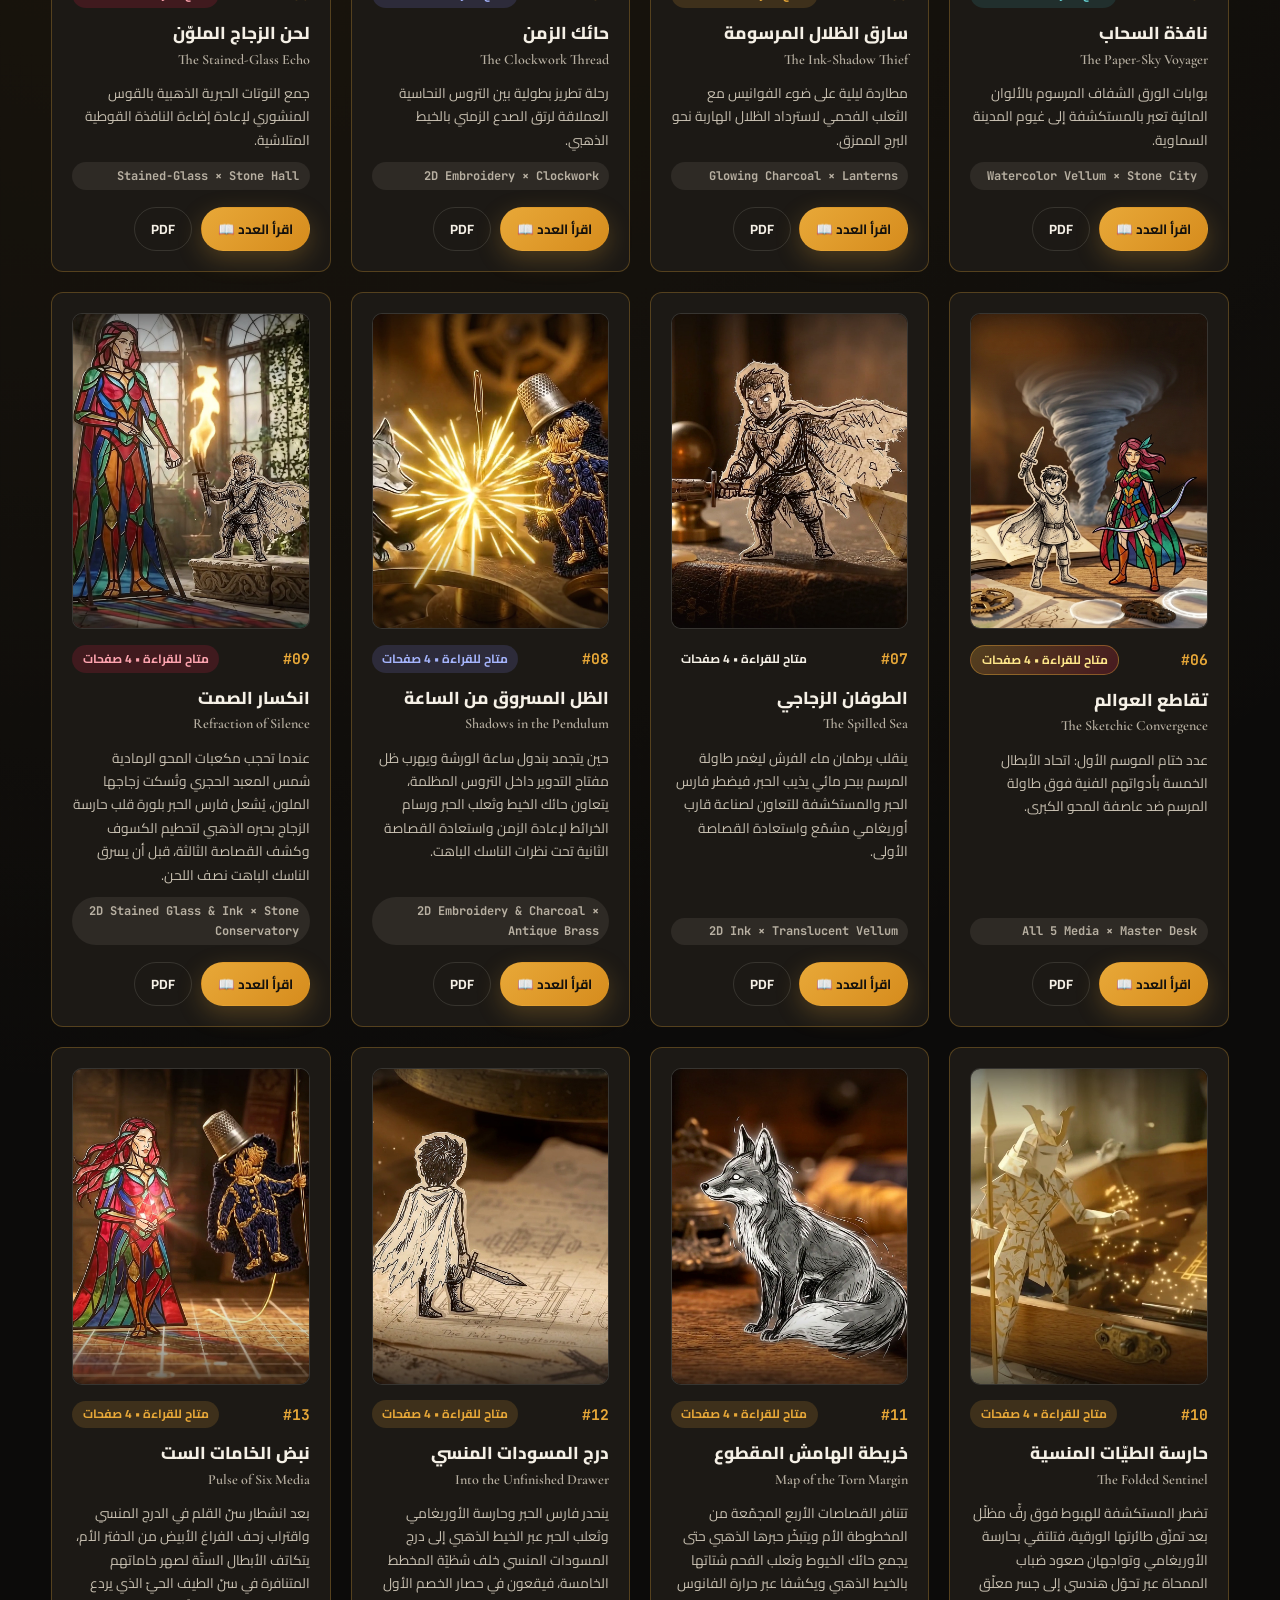
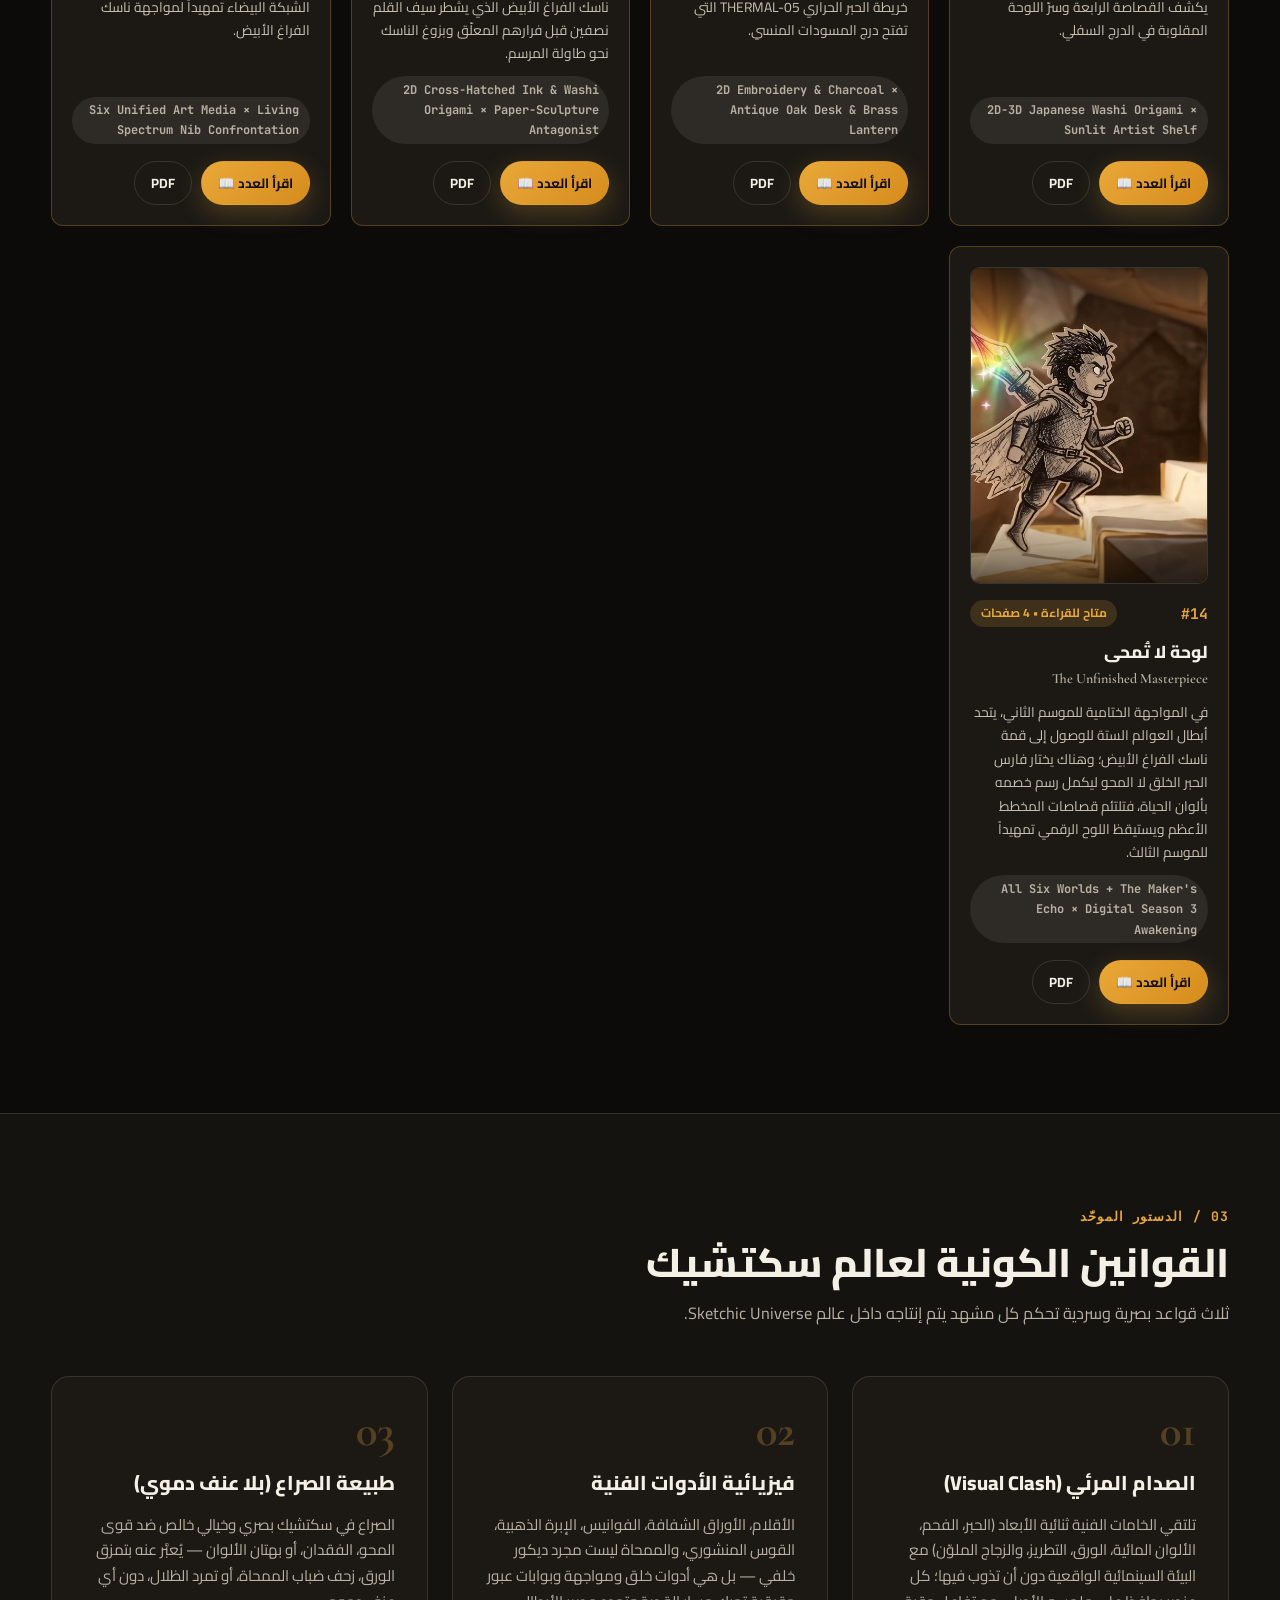
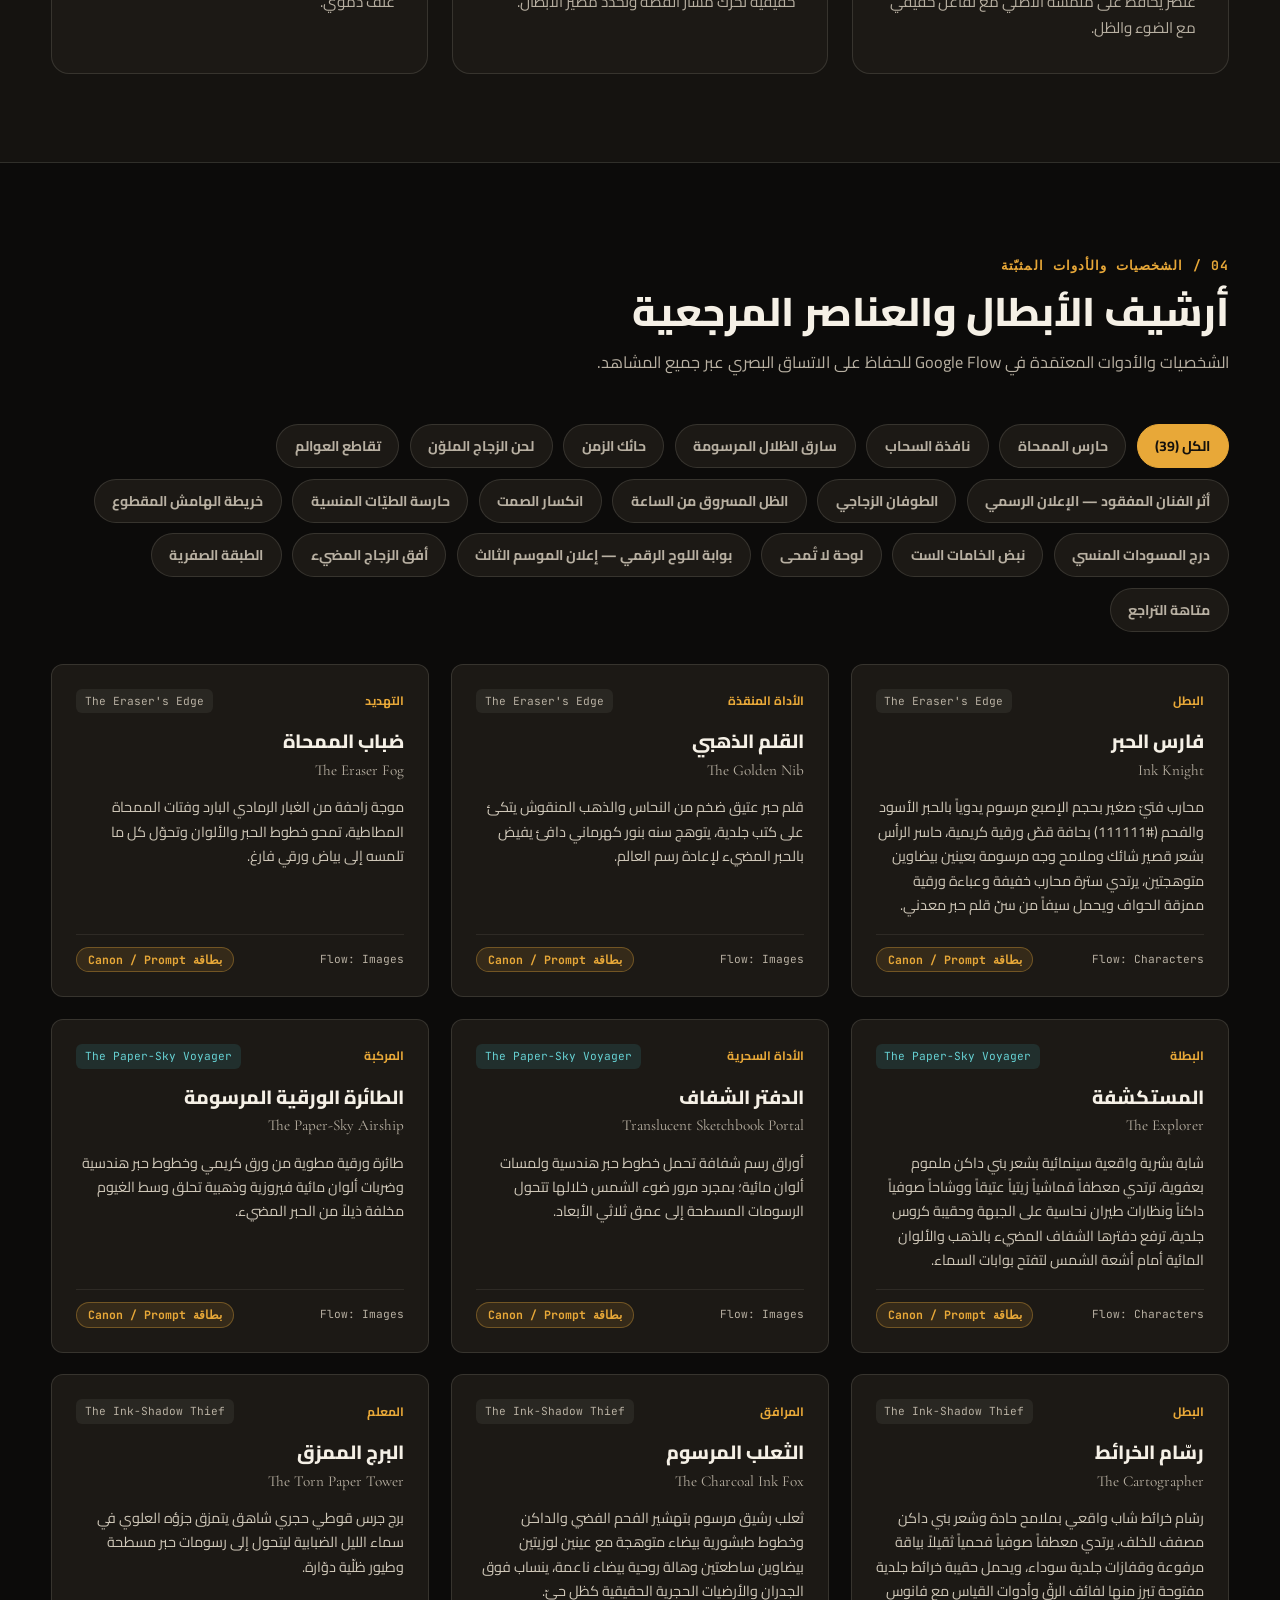
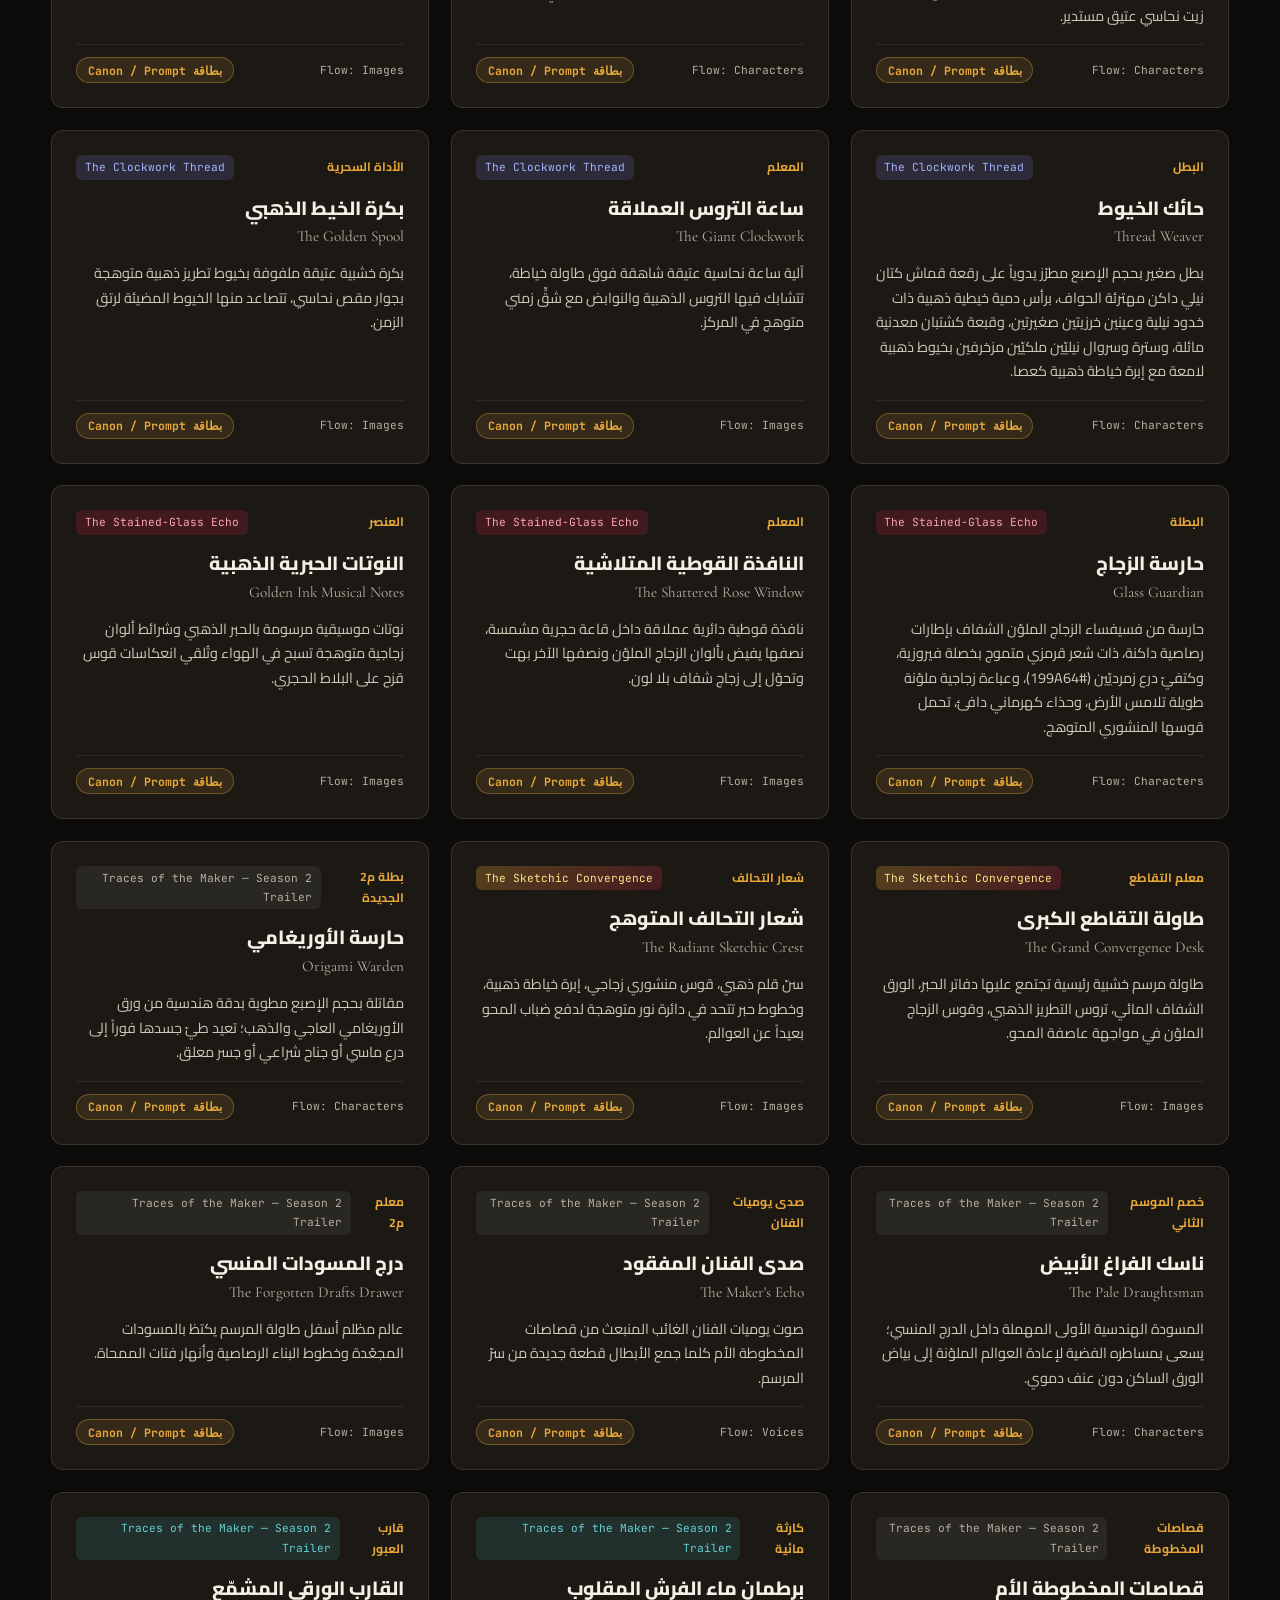
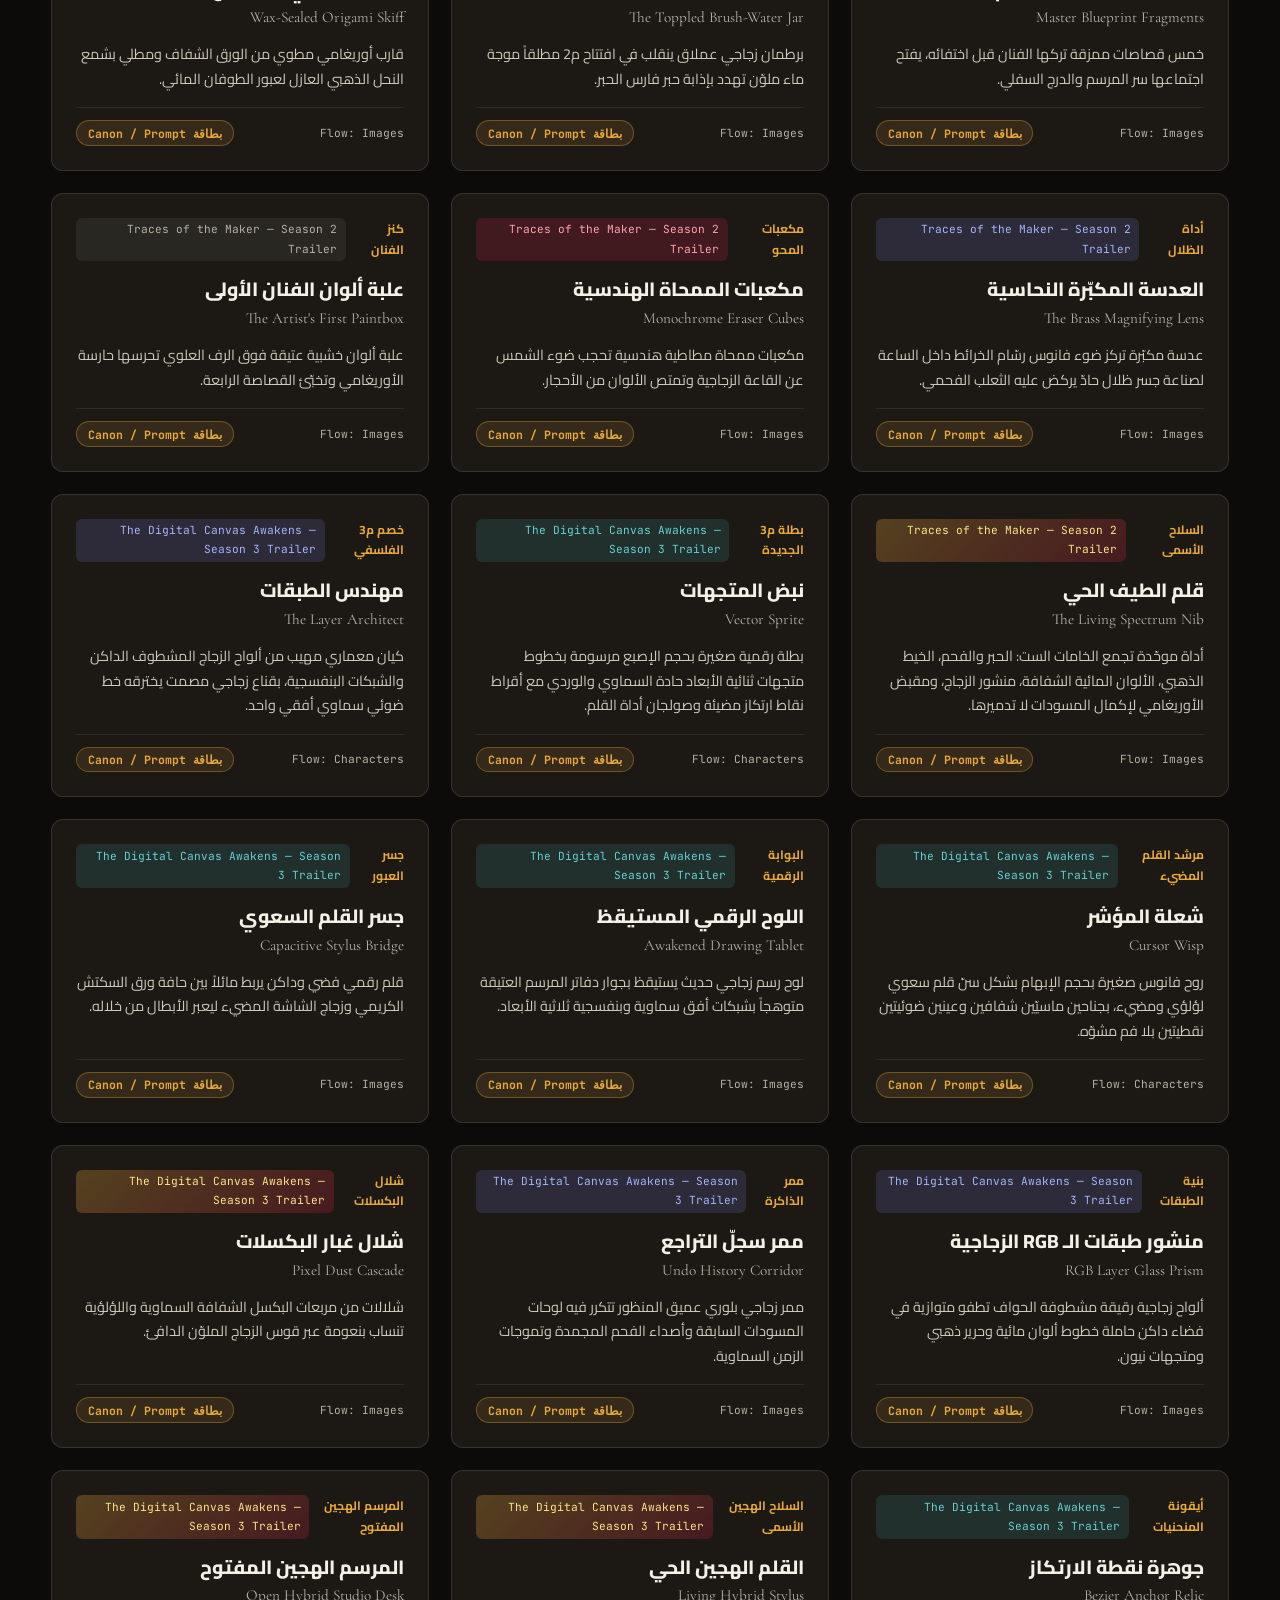
==== commit eda94112: "Launch S3E03 The Undo Labyrinth, Canon DB v1.6.0, and Game v2.5 UNDO-03" ====
--- a/index.html
+++ b/index.html
@@ -4,9 +4,9 @@
   <meta charset="UTF-8" />
   <meta name="viewport" content="width=device-width, initial-scale=1.0" />
   <title>Sketchic.net — Sketchic Universe | عالم سكتشيك السينمائي</title>
-  <meta name="description" content="الموقع الرسمي لعالم سكتشيك (Sketchic Universe): 17 عالماً وإصداراً عبر المواسم الثلاثة تمزج الرسم اليدوي بالحبر والألوان المائية والتطريز والأوريغامي والزجاج الملوّن والمتجهات الرقمية مع السينما الواقعية." />
+  <meta name="description" content="الموقع الرسمي لعالم سكتشيك (Sketchic Universe): 19 عالماً وإصداراً عبر المواسم الثلاثة تمزج الرسم اليدوي بالحبر والألوان المائية والتطريز والأوريغامي والزجاج الملوّن والمتجهات الرقمية مع السينما الواقعية." />
   <meta property="og:title" content="Sketchic.net — Sketchic Universe" />
-  <meta property="og:description" content="حيث تصطدم خطوط الحبر اليدوية بالسينما الواقعية — كتالوج المواسم الثلاثة (17 عالماً وإصداراً)، القصص المصورة، القوانين الكونية، واللعبة التفاعلية." />
+  <meta property="og:description" content="حيث تصطدم خطوط الحبر اليدوية بالسينما الواقعية — كتالوج المواسم الثلاثة (19 عالماً وإصداراً)، القصص المصورة، القوانين الكونية، واللعبة التفاعلية." />
   <meta property="og:image" content="assets/images/YouTube_Channel_Banner_2560x1440.png" />
   <link rel="icon" type="image/png" href="assets/images/YouTube_Channel_Profile_800x800.png" />
 
@@ -22,7 +22,7 @@
     gtag('config', 'G-4CBW83FGDH', { anonymize_ip: true });
   </script>
 
-  <link rel="stylesheet" href="styles.css?v=20261125-s3e02" />
+  <link rel="stylesheet" href="styles.css?v=20261125-s3e03" />
 </head>
 <body>
   <!-- Subtle Paper & Ink Grain Overlay -->
@@ -343,7 +343,7 @@
     </div>
   </div>
 
-  <script src="data/canon-db.js?v=20261125-s3e02"></script>
-  <script src="app.js?v=20261125-s3e02"></script>
+  <script src="data/canon-db.js?v=20261125-s3e03"></script>
+  <script src="app.js?v=20261125-s3e03"></script>
 </body>
 </html>
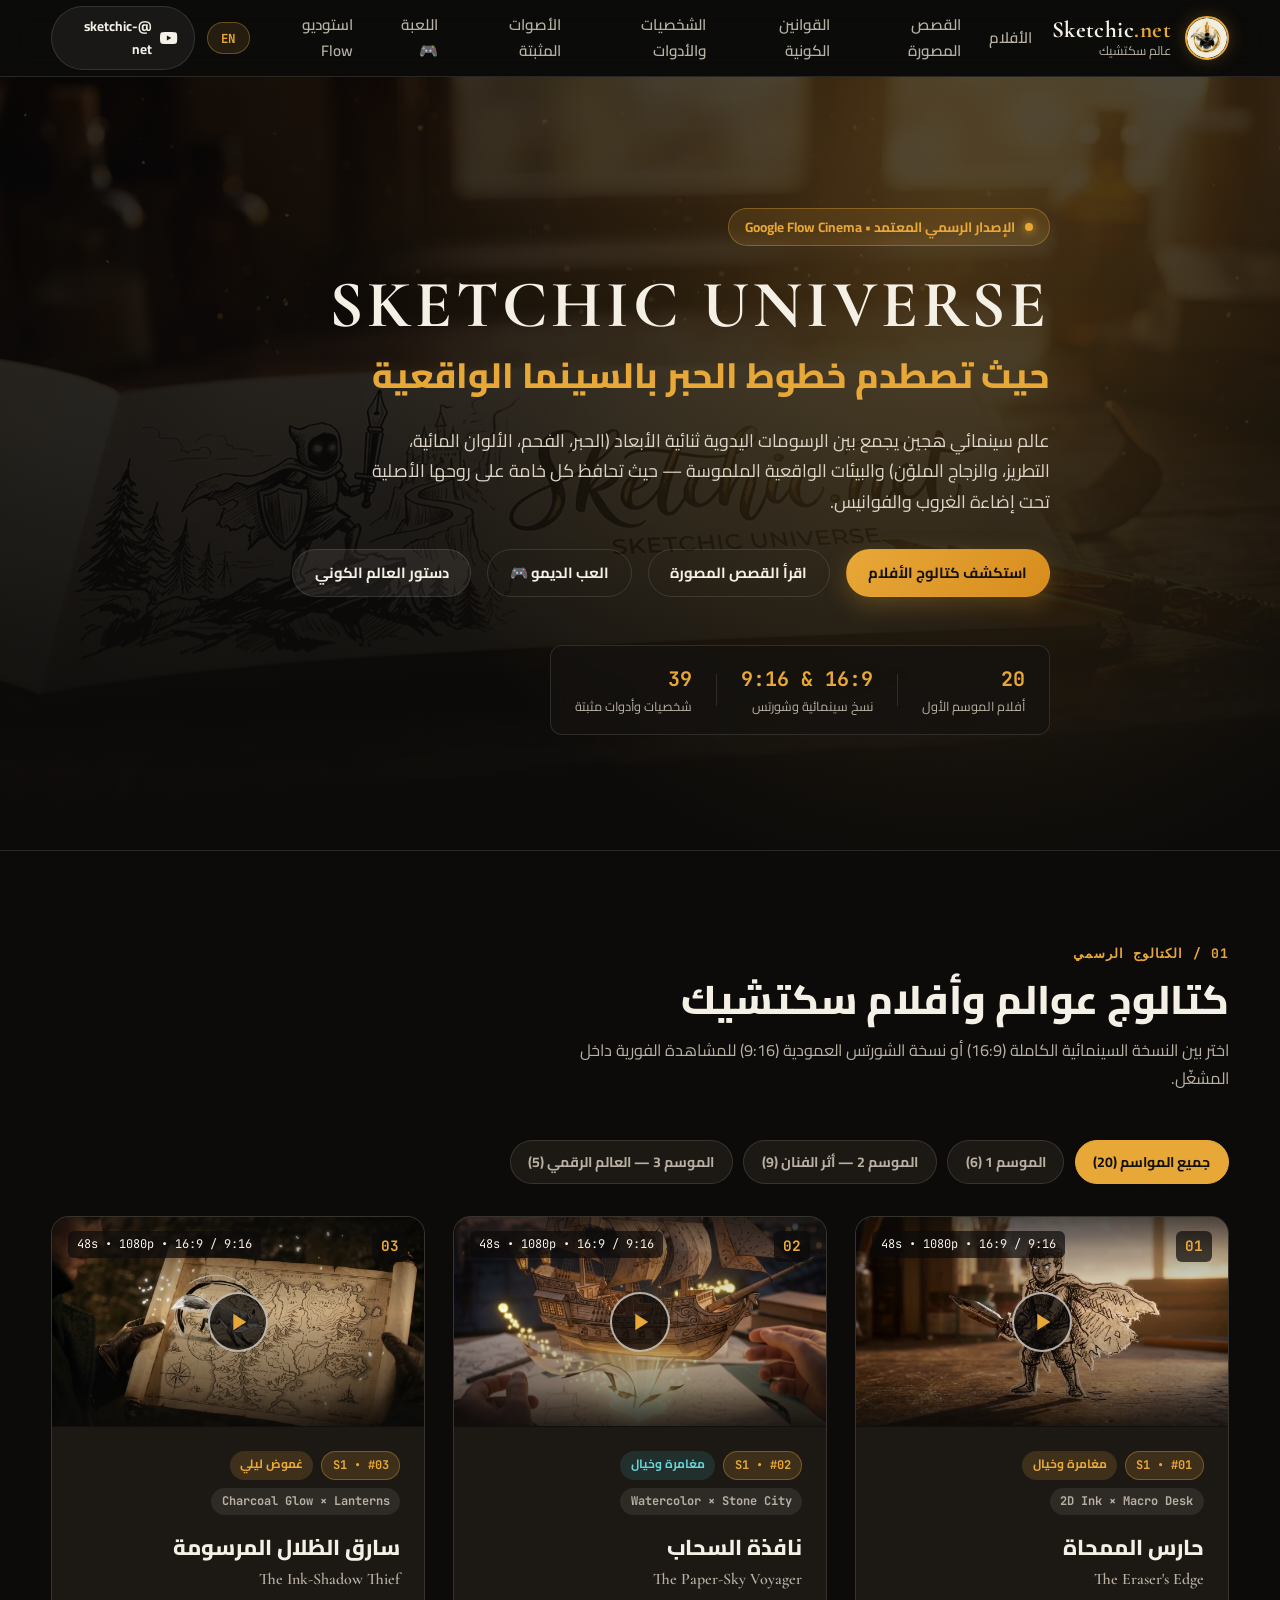
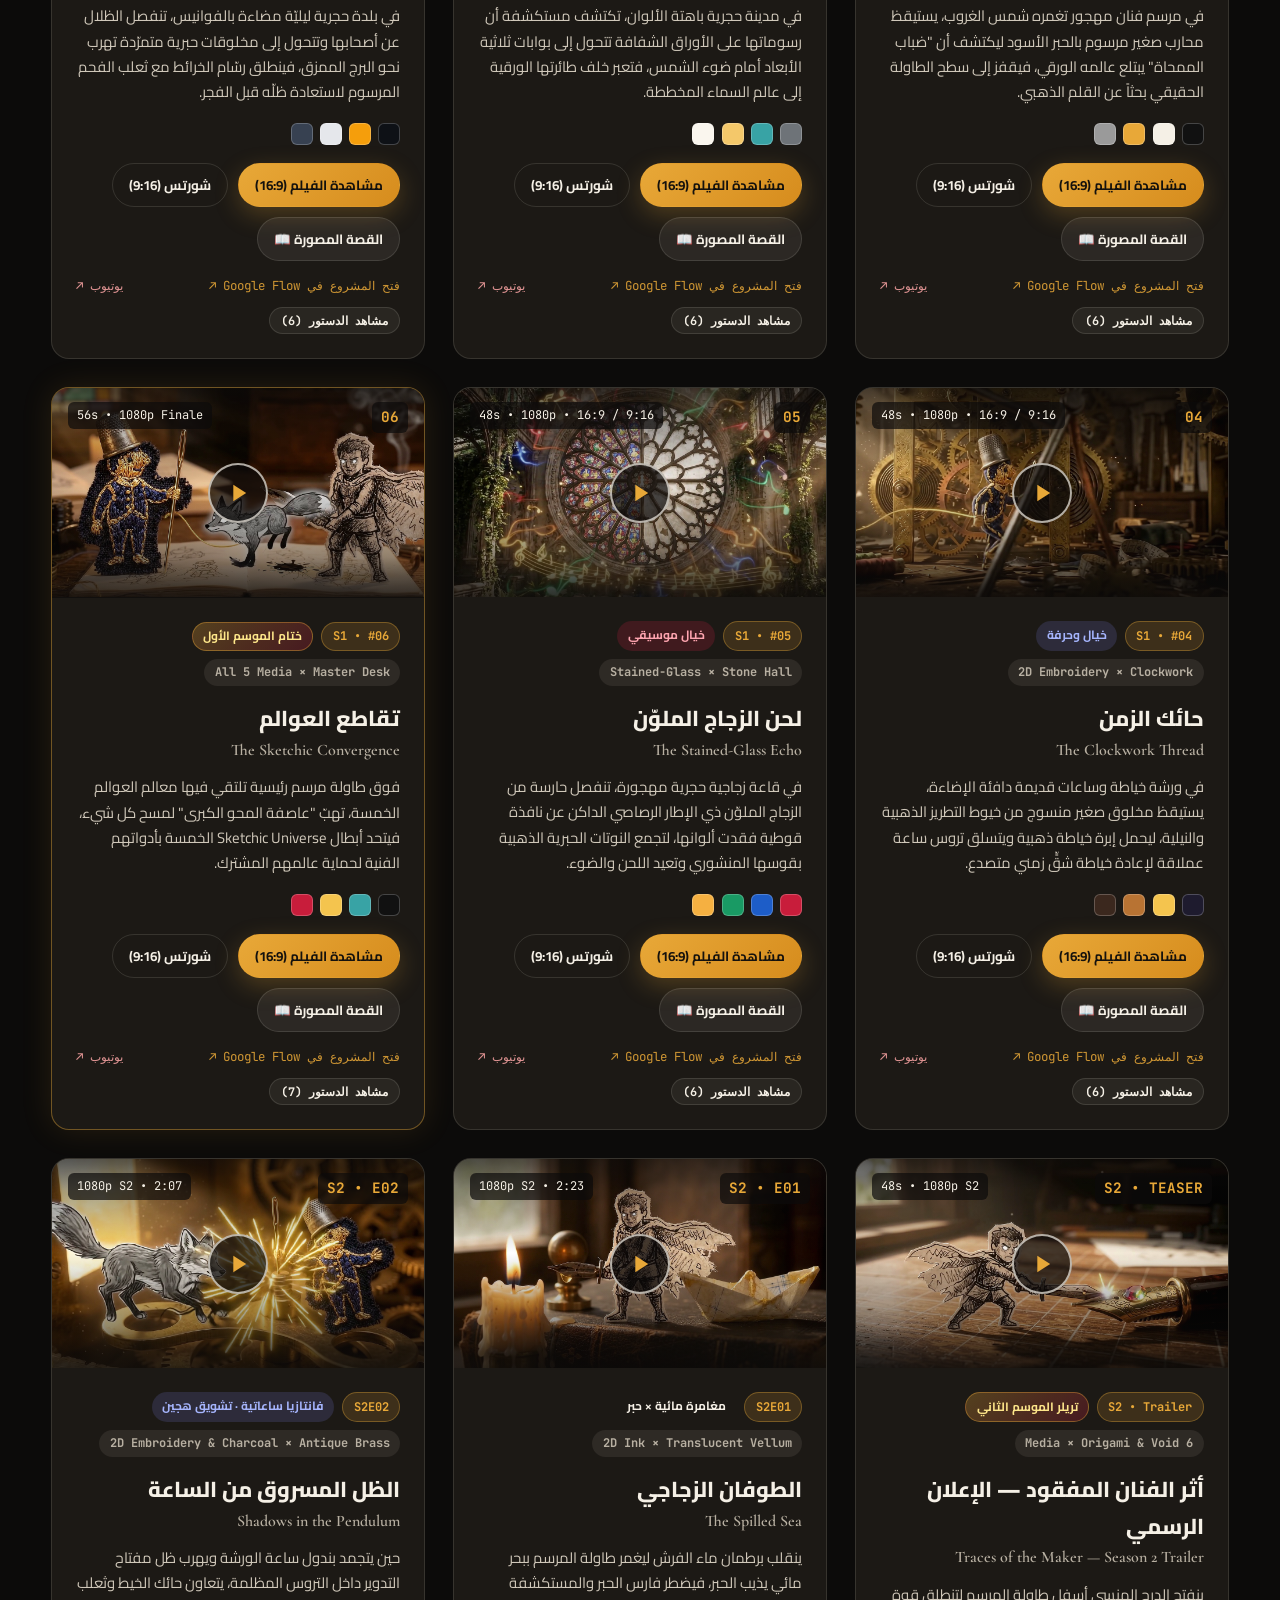
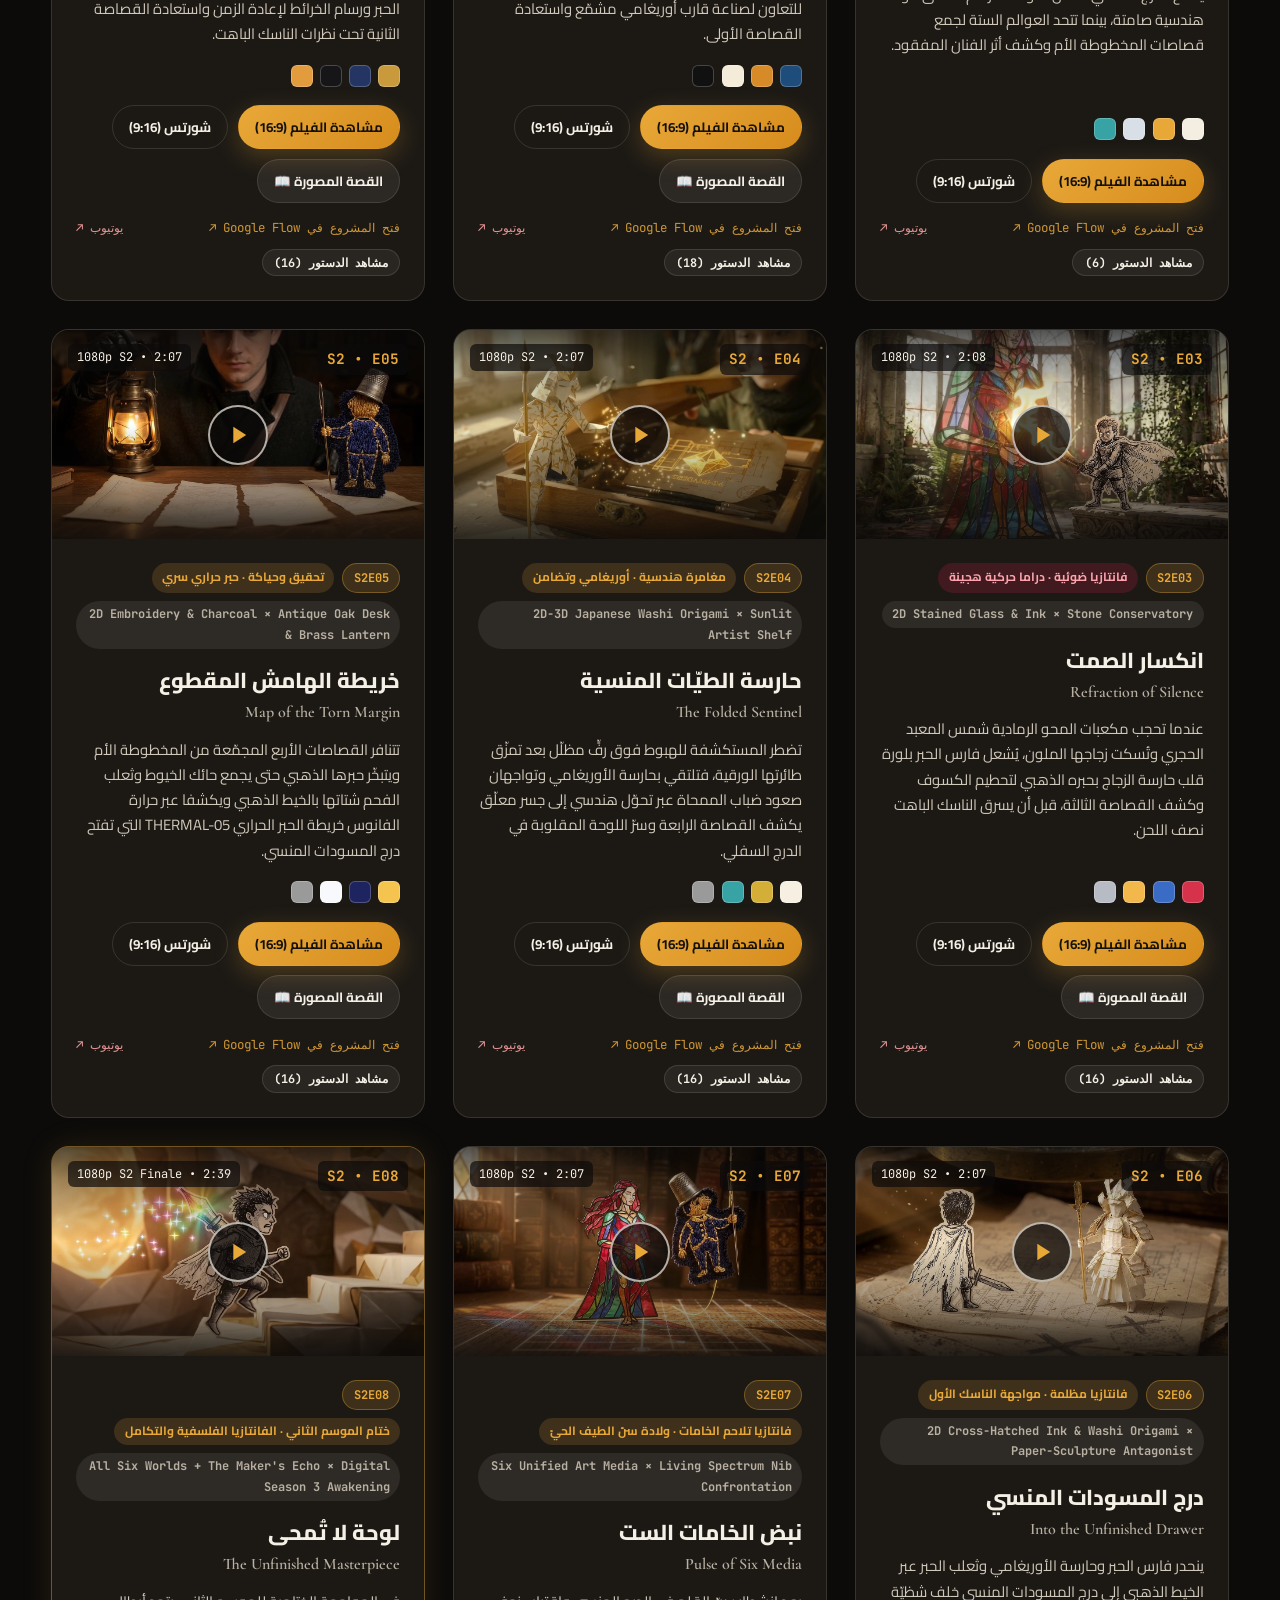
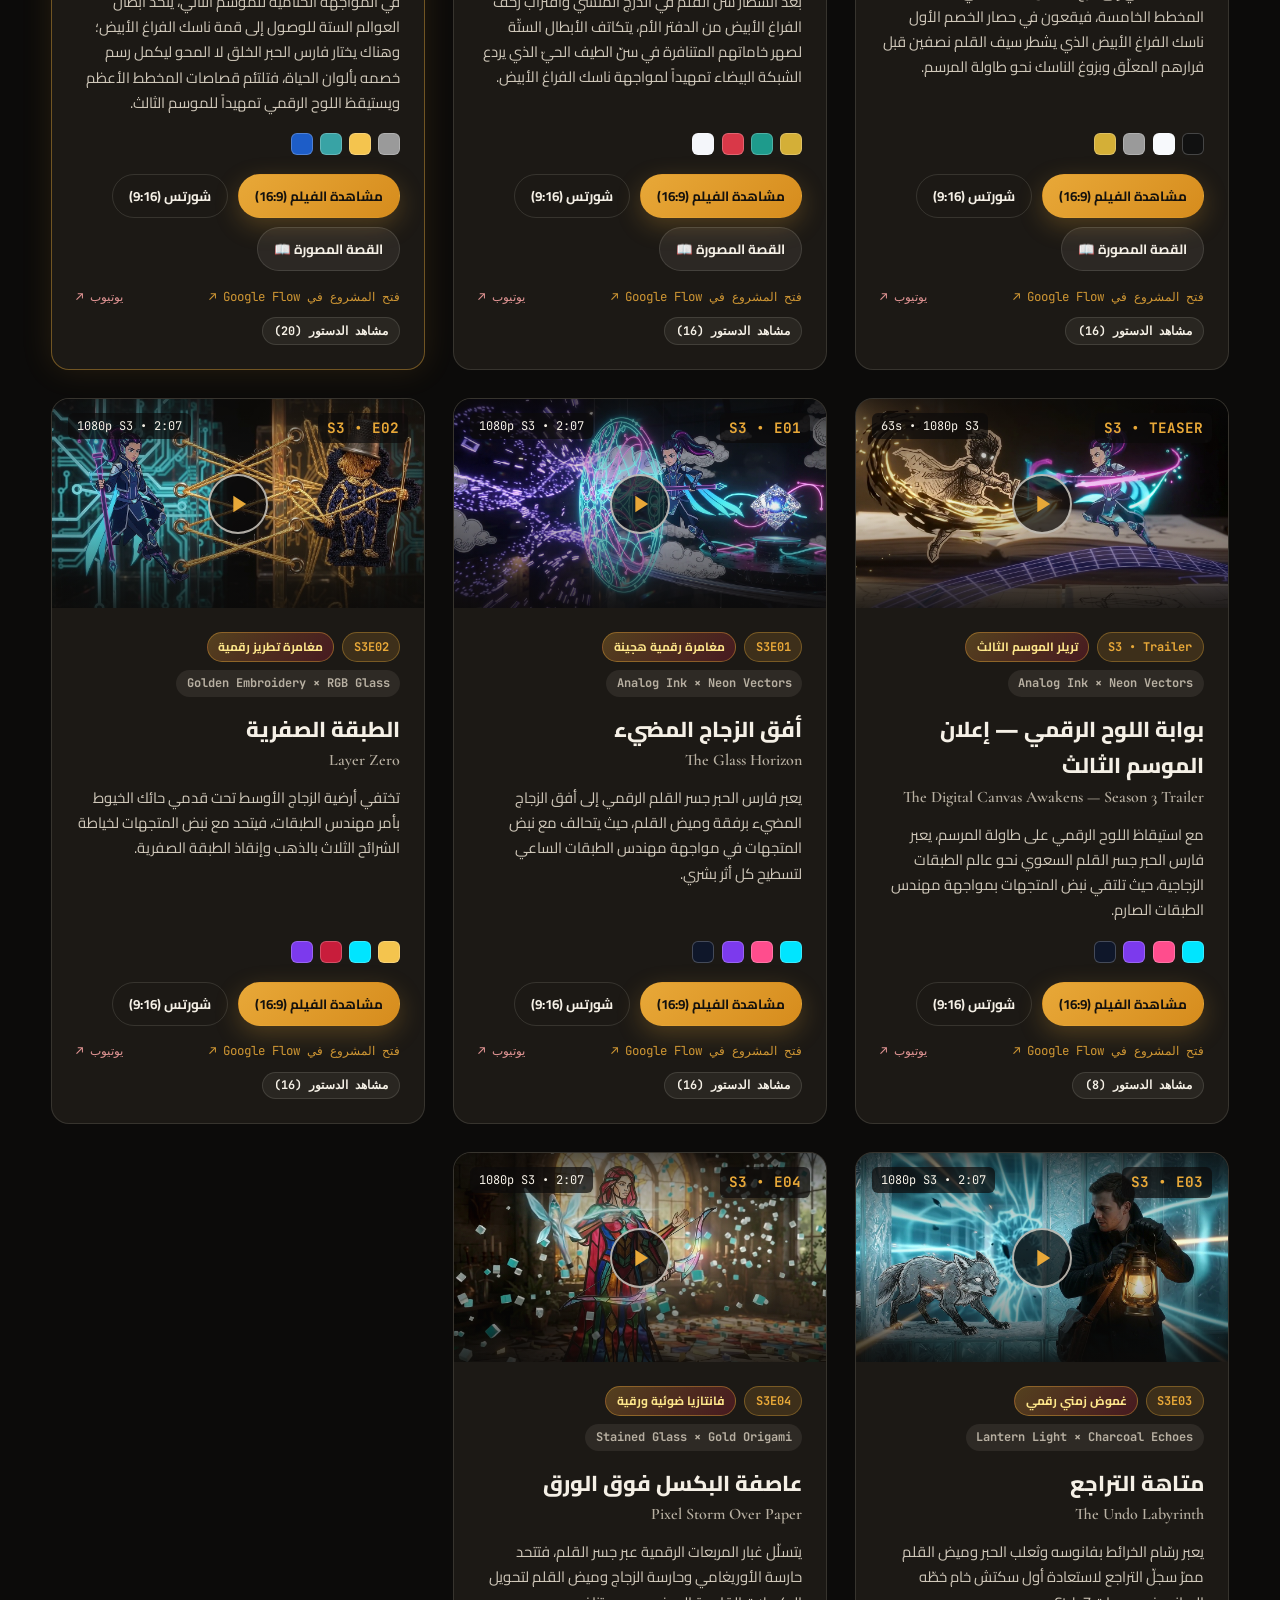
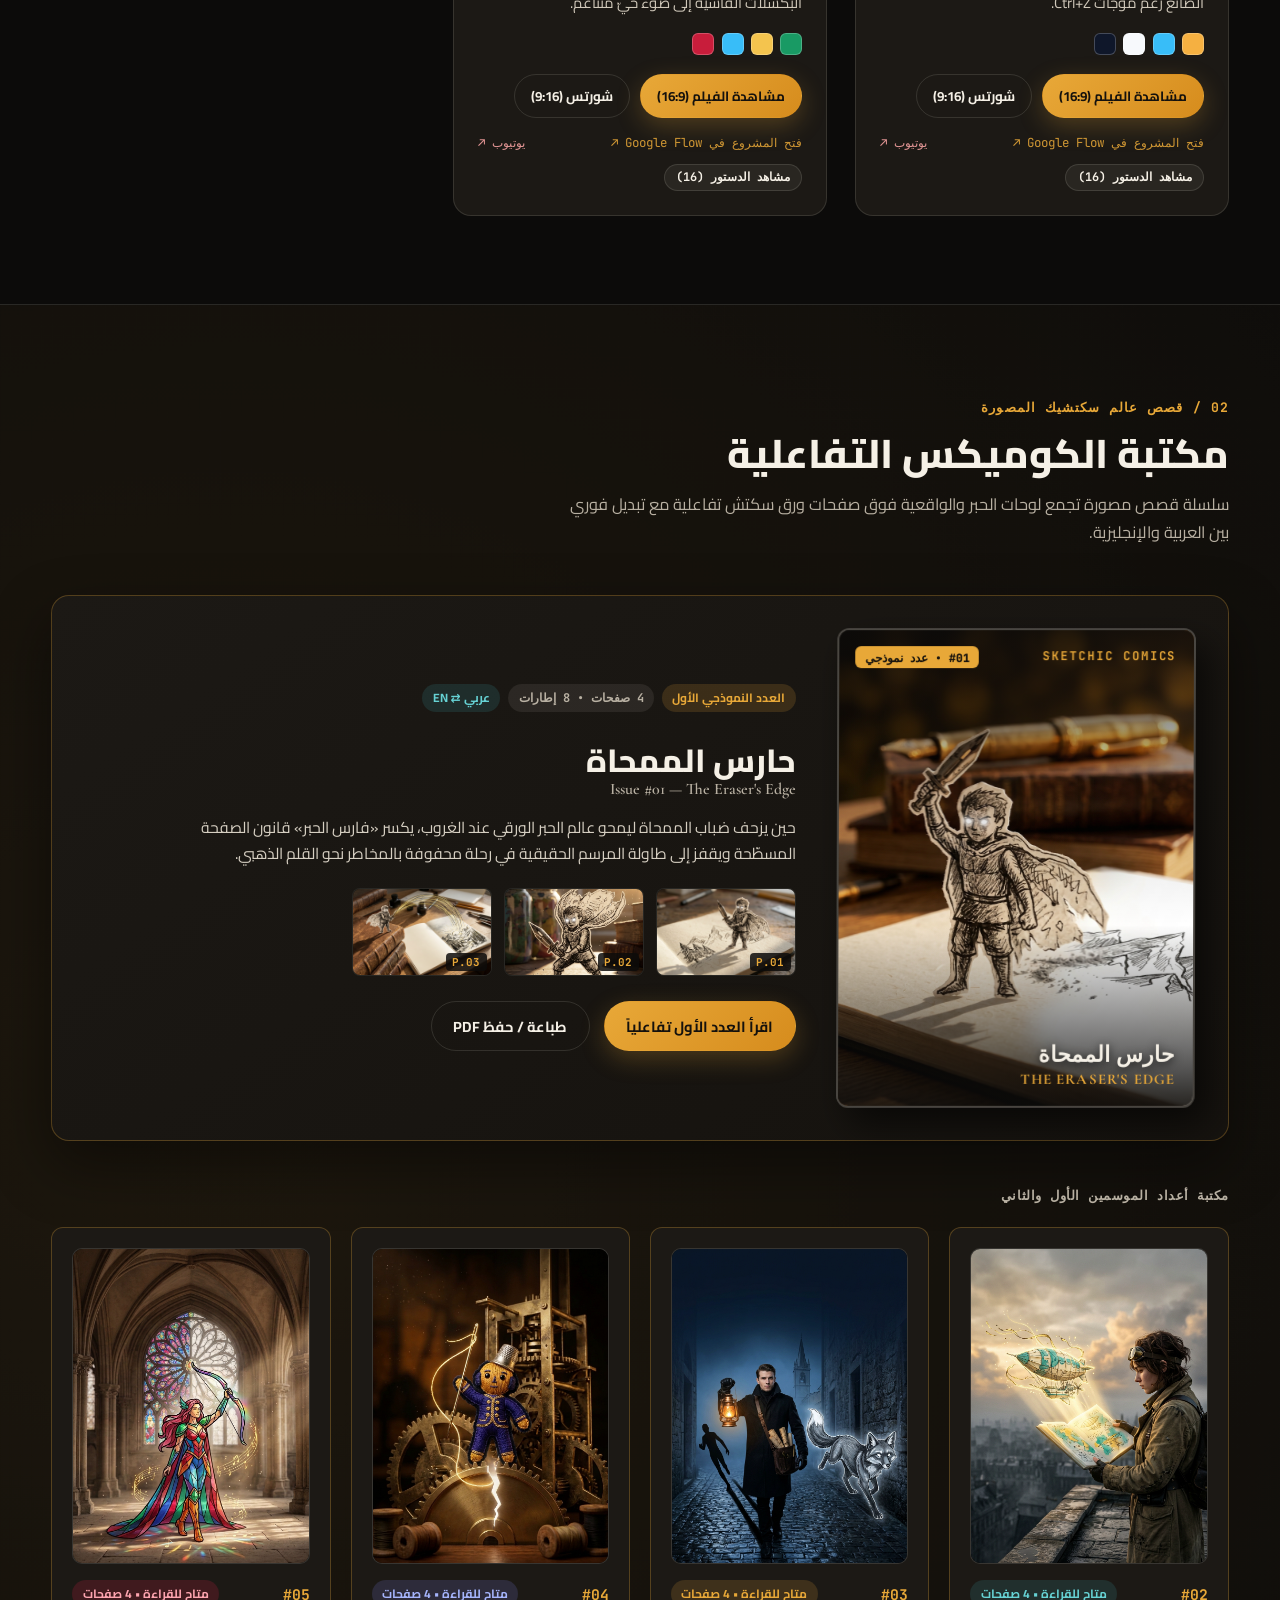
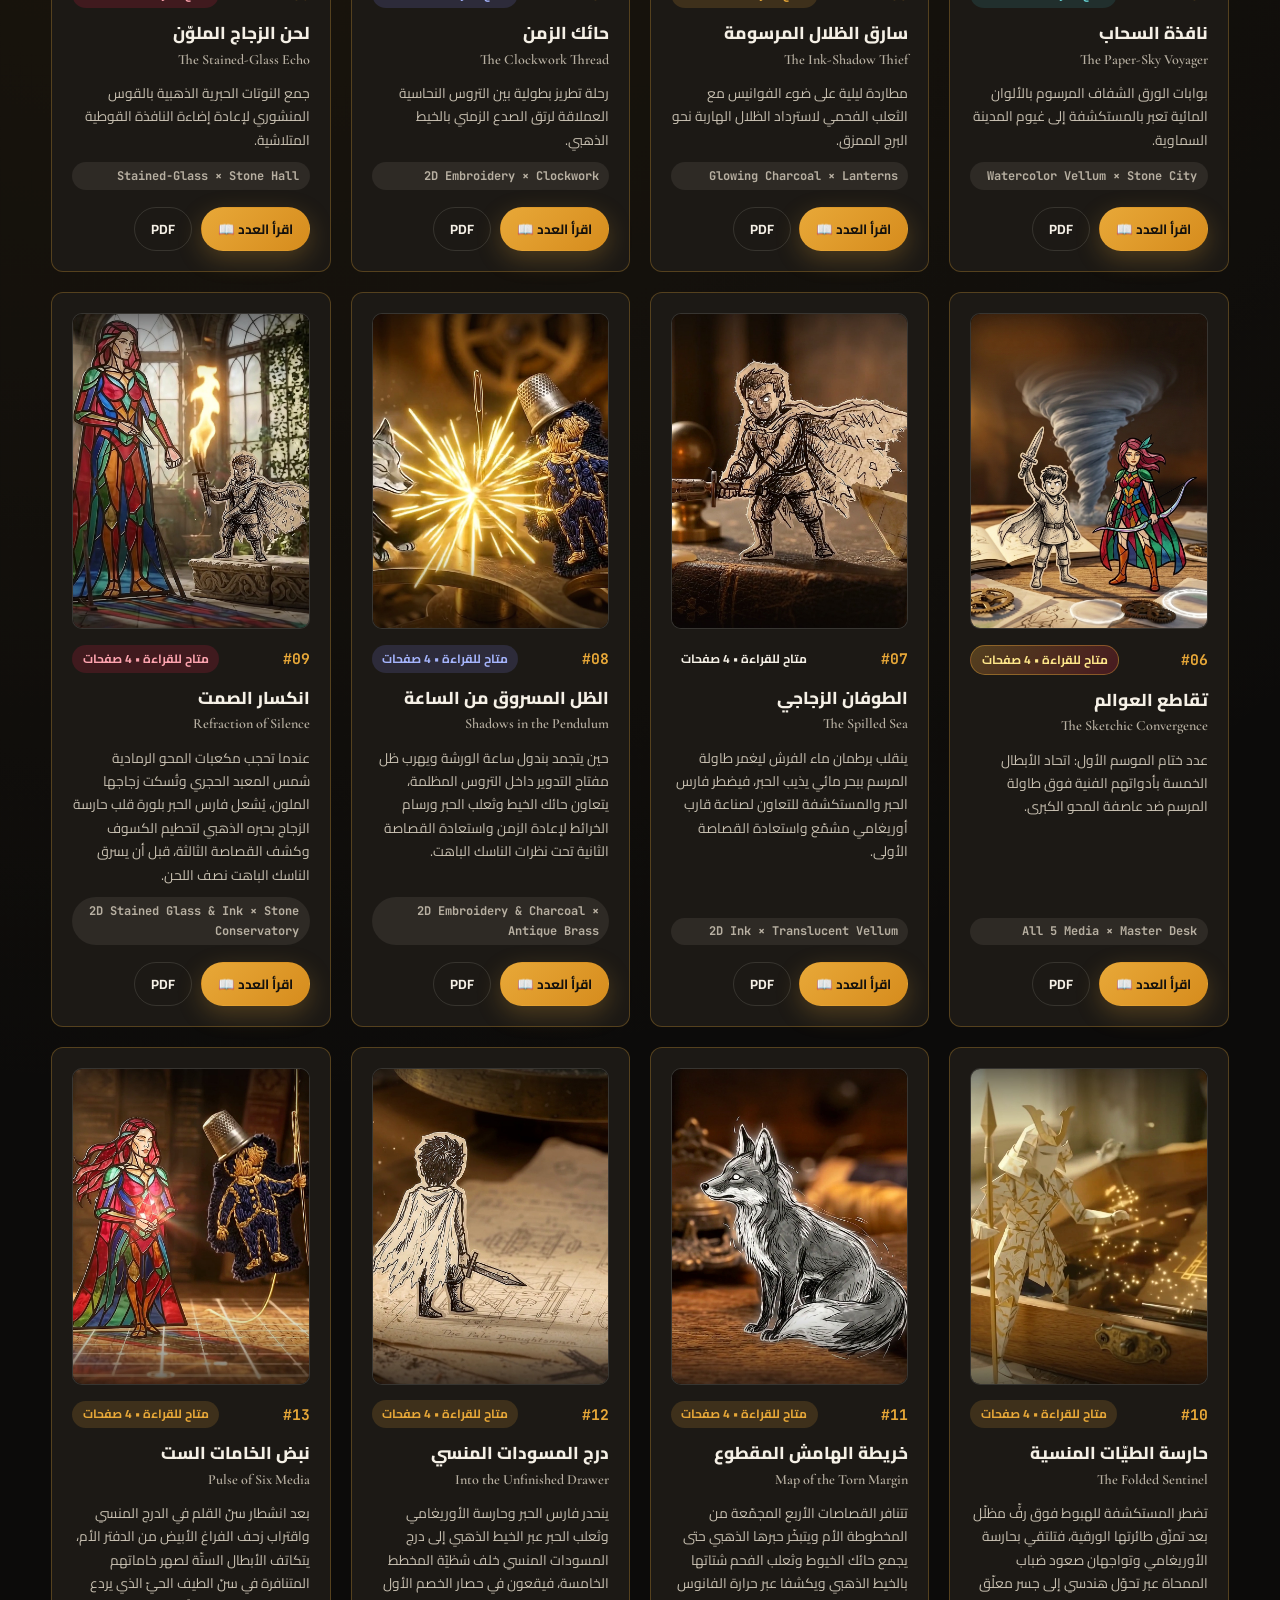
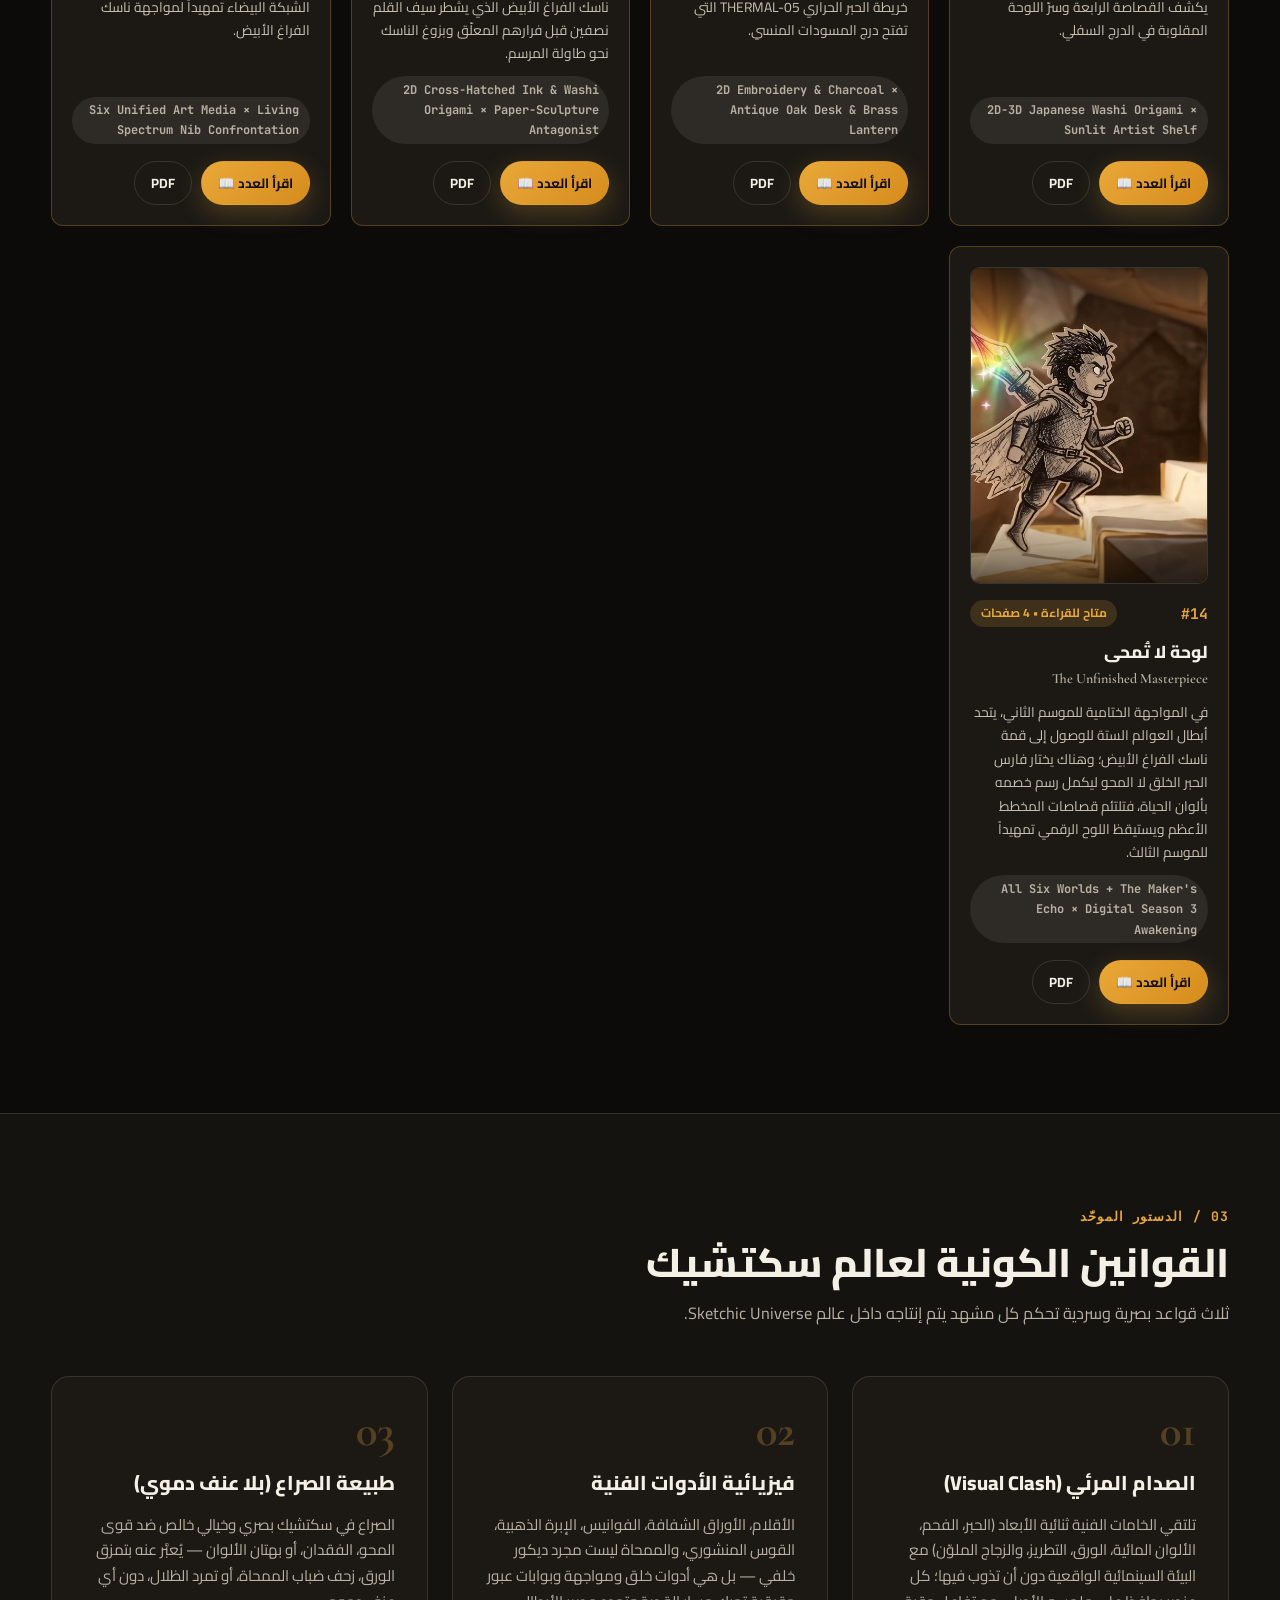
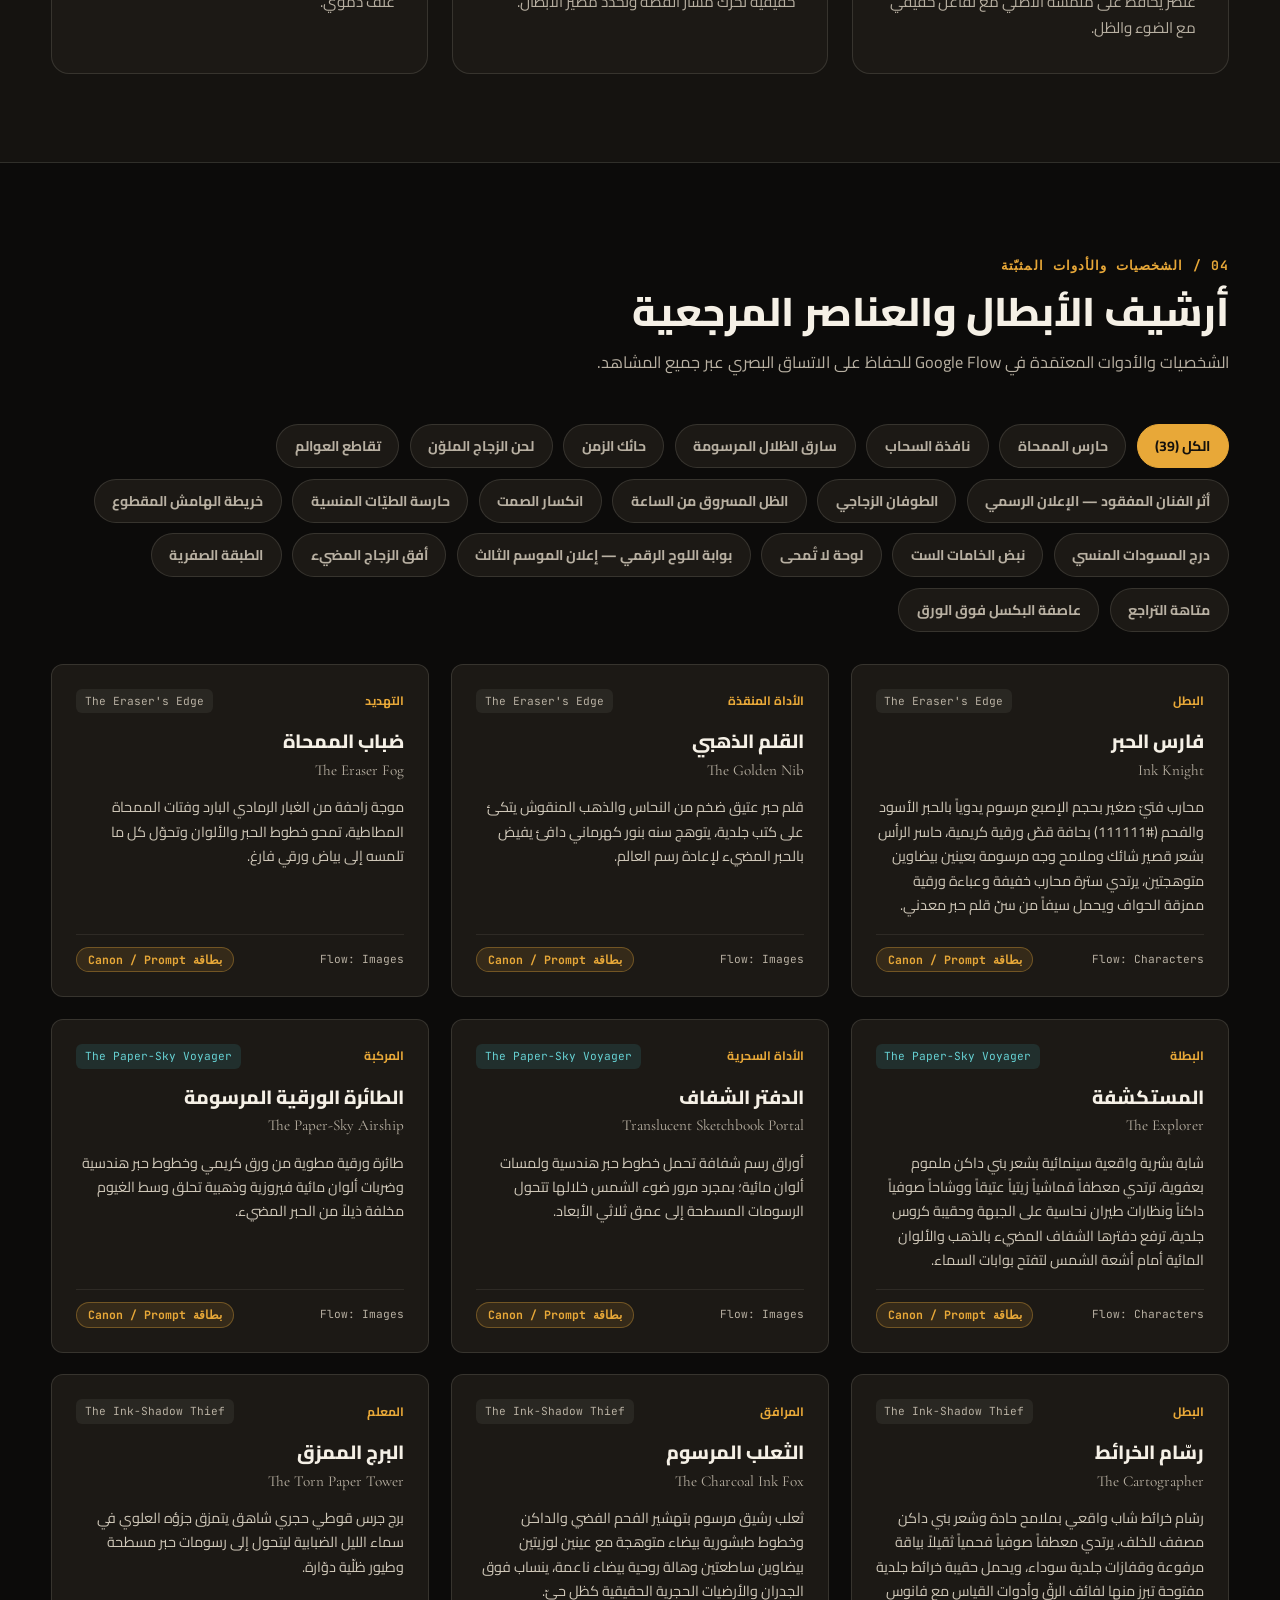
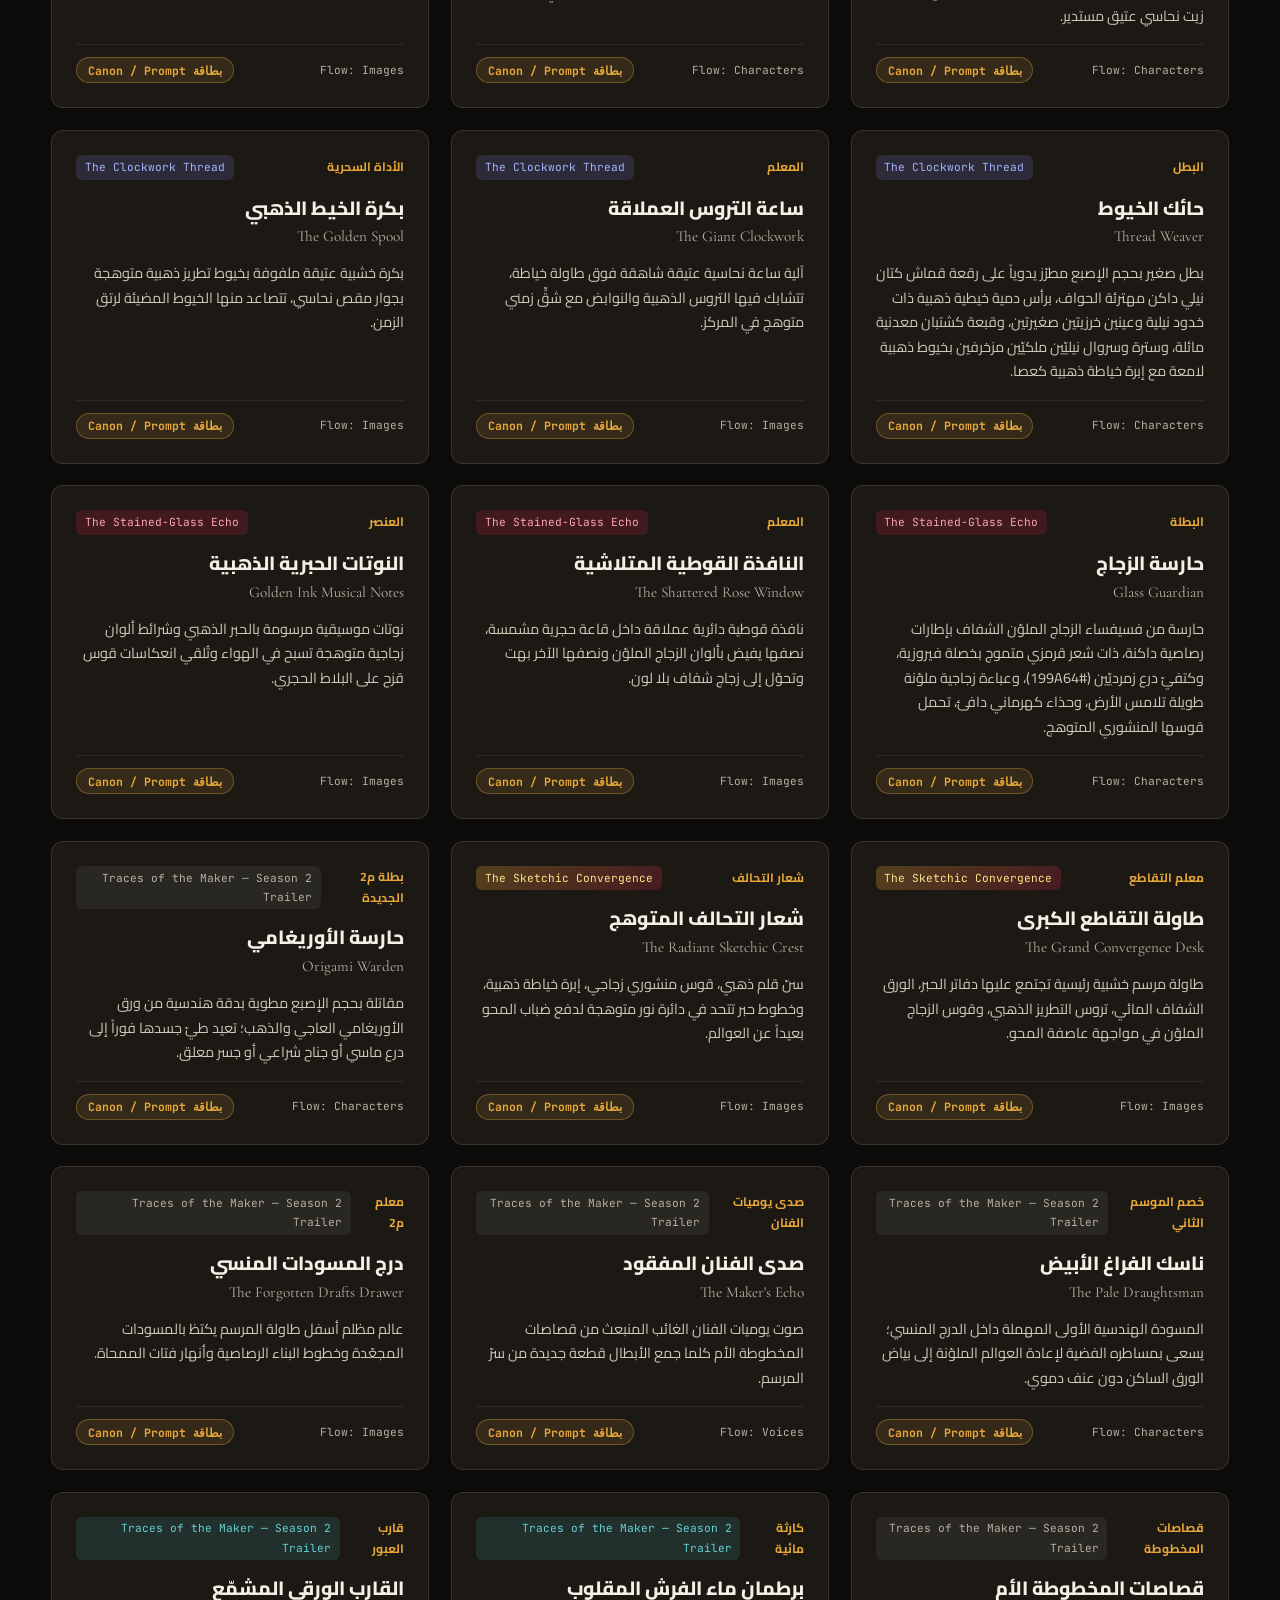
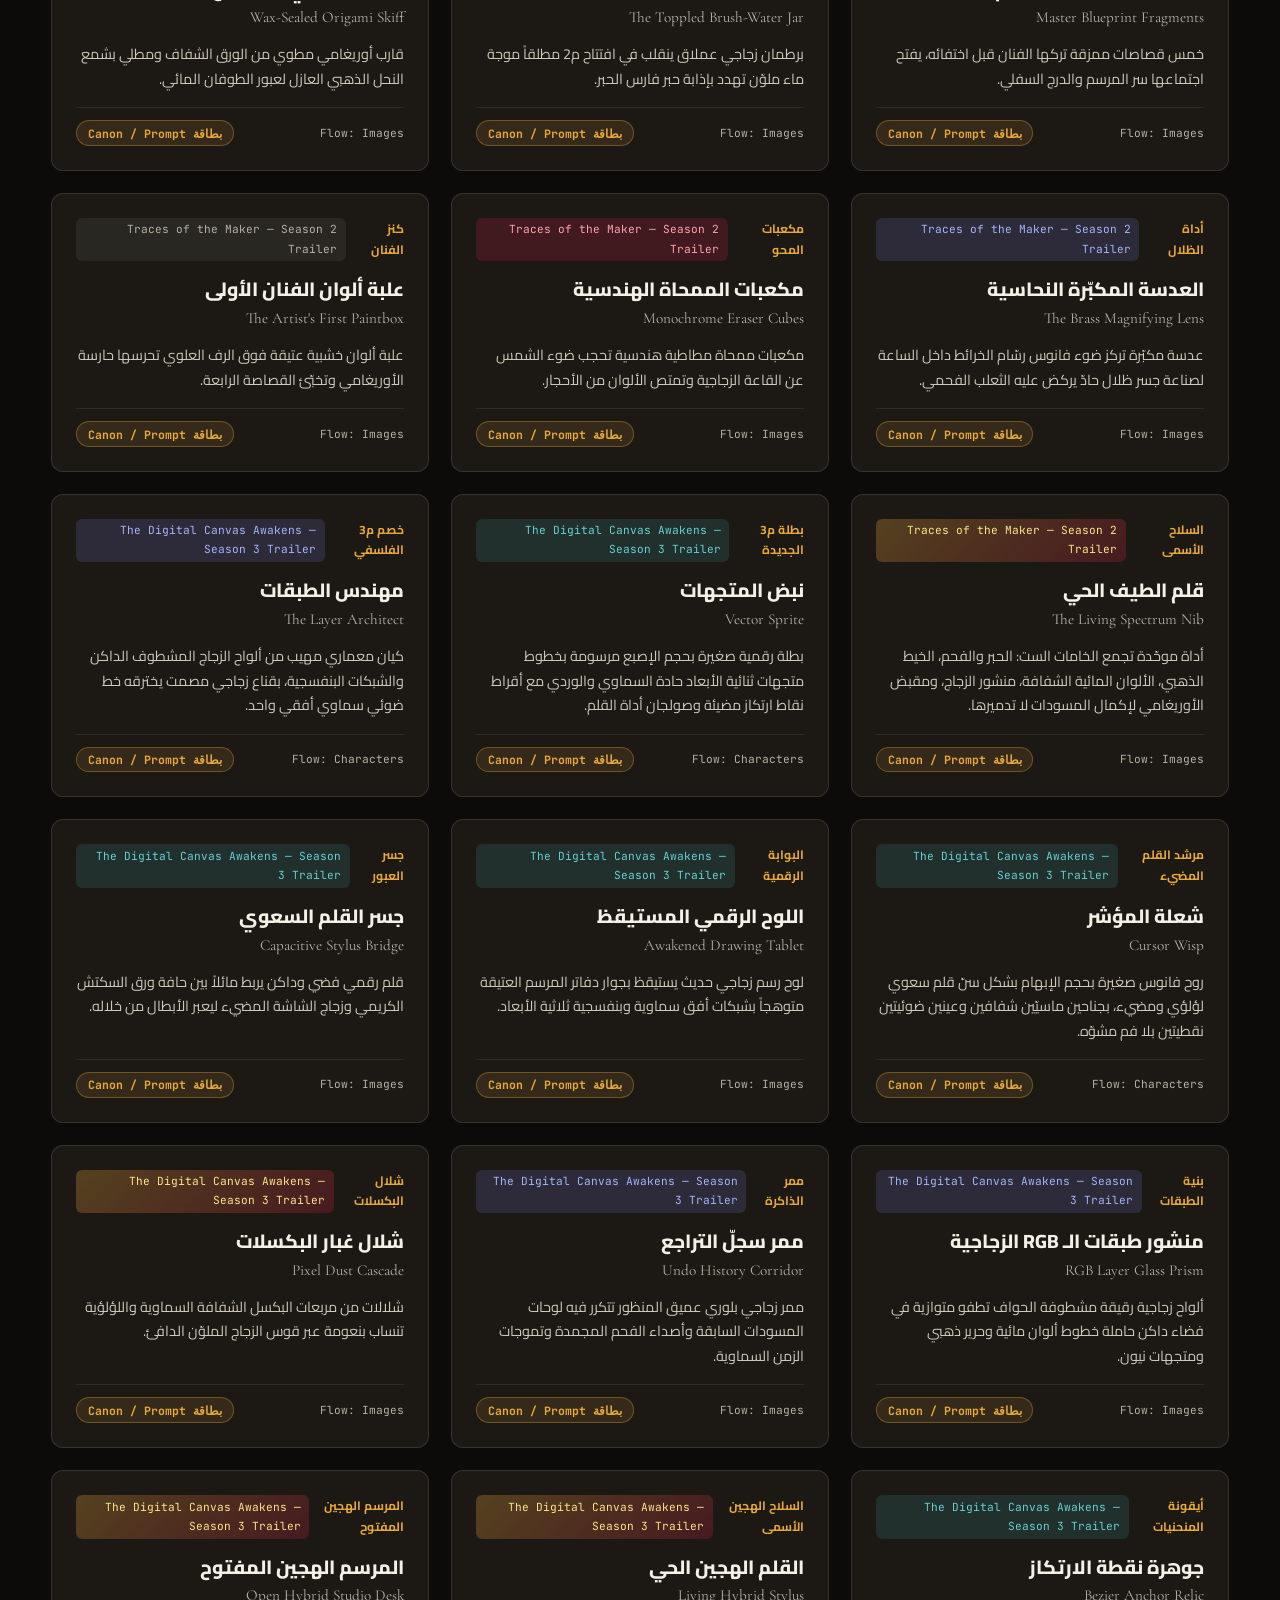
==== commit 2191a3de: "Launch S3E04 Pixel Storm Over Paper, Canon DB v1.7.0 (20 worlds), and Game v2.5 PIXEL-04" ====
--- a/index.html
+++ b/index.html
@@ -4,9 +4,9 @@
   <meta charset="UTF-8" />
   <meta name="viewport" content="width=device-width, initial-scale=1.0" />
   <title>Sketchic.net — Sketchic Universe | عالم سكتشيك السينمائي</title>
-  <meta name="description" content="الموقع الرسمي لعالم سكتشيك (Sketchic Universe): 19 عالماً وإصداراً عبر المواسم الثلاثة تمزج الرسم اليدوي بالحبر والألوان المائية والتطريز والأوريغامي والزجاج الملوّن والمتجهات الرقمية مع السينما الواقعية." />
+  <meta name="description" content="الموقع الرسمي لعالم سكتشيك (Sketchic Universe): 20 عالماً وإصداراً عبر المواسم الثلاثة تمزج الرسم اليدوي بالحبر والألوان المائية والتطريز والأوريغامي والزجاج الملوّن والمتجهات الرقمية مع السينما الواقعية." />
   <meta property="og:title" content="Sketchic.net — Sketchic Universe" />
-  <meta property="og:description" content="حيث تصطدم خطوط الحبر اليدوية بالسينما الواقعية — كتالوج المواسم الثلاثة (19 عالماً وإصداراً)، القصص المصورة، القوانين الكونية، واللعبة التفاعلية." />
+  <meta property="og:description" content="حيث تصطدم خطوط الحبر اليدوية بالسينما الواقعية — كتالوج المواسم الثلاثة (20 عالماً وإصداراً)، القصص المصورة، القوانين الكونية، واللعبة التفاعلية." />
   <meta property="og:image" content="assets/images/YouTube_Channel_Banner_2560x1440.png" />
   <link rel="icon" type="image/png" href="assets/images/YouTube_Channel_Profile_800x800.png" />
 
@@ -22,7 +22,7 @@
     gtag('config', 'G-4CBW83FGDH', { anonymize_ip: true });
   </script>
 
-  <link rel="stylesheet" href="styles.css?v=20261125-s3e03" />
+  <link rel="stylesheet" href="styles.css?v=20261125-s3e04" />
 </head>
 <body>
   <!-- Subtle Paper & Ink Grain Overlay -->
@@ -343,7 +343,7 @@
     </div>
   </div>
 
-  <script src="data/canon-db.js?v=20261125-s3e03"></script>
-  <script src="app.js?v=20261125-s3e03"></script>
+  <script src="data/canon-db.js?v=20261125-s3e04"></script>
+  <script src="app.js?v=20261125-s3e04"></script>
 </body>
 </html>
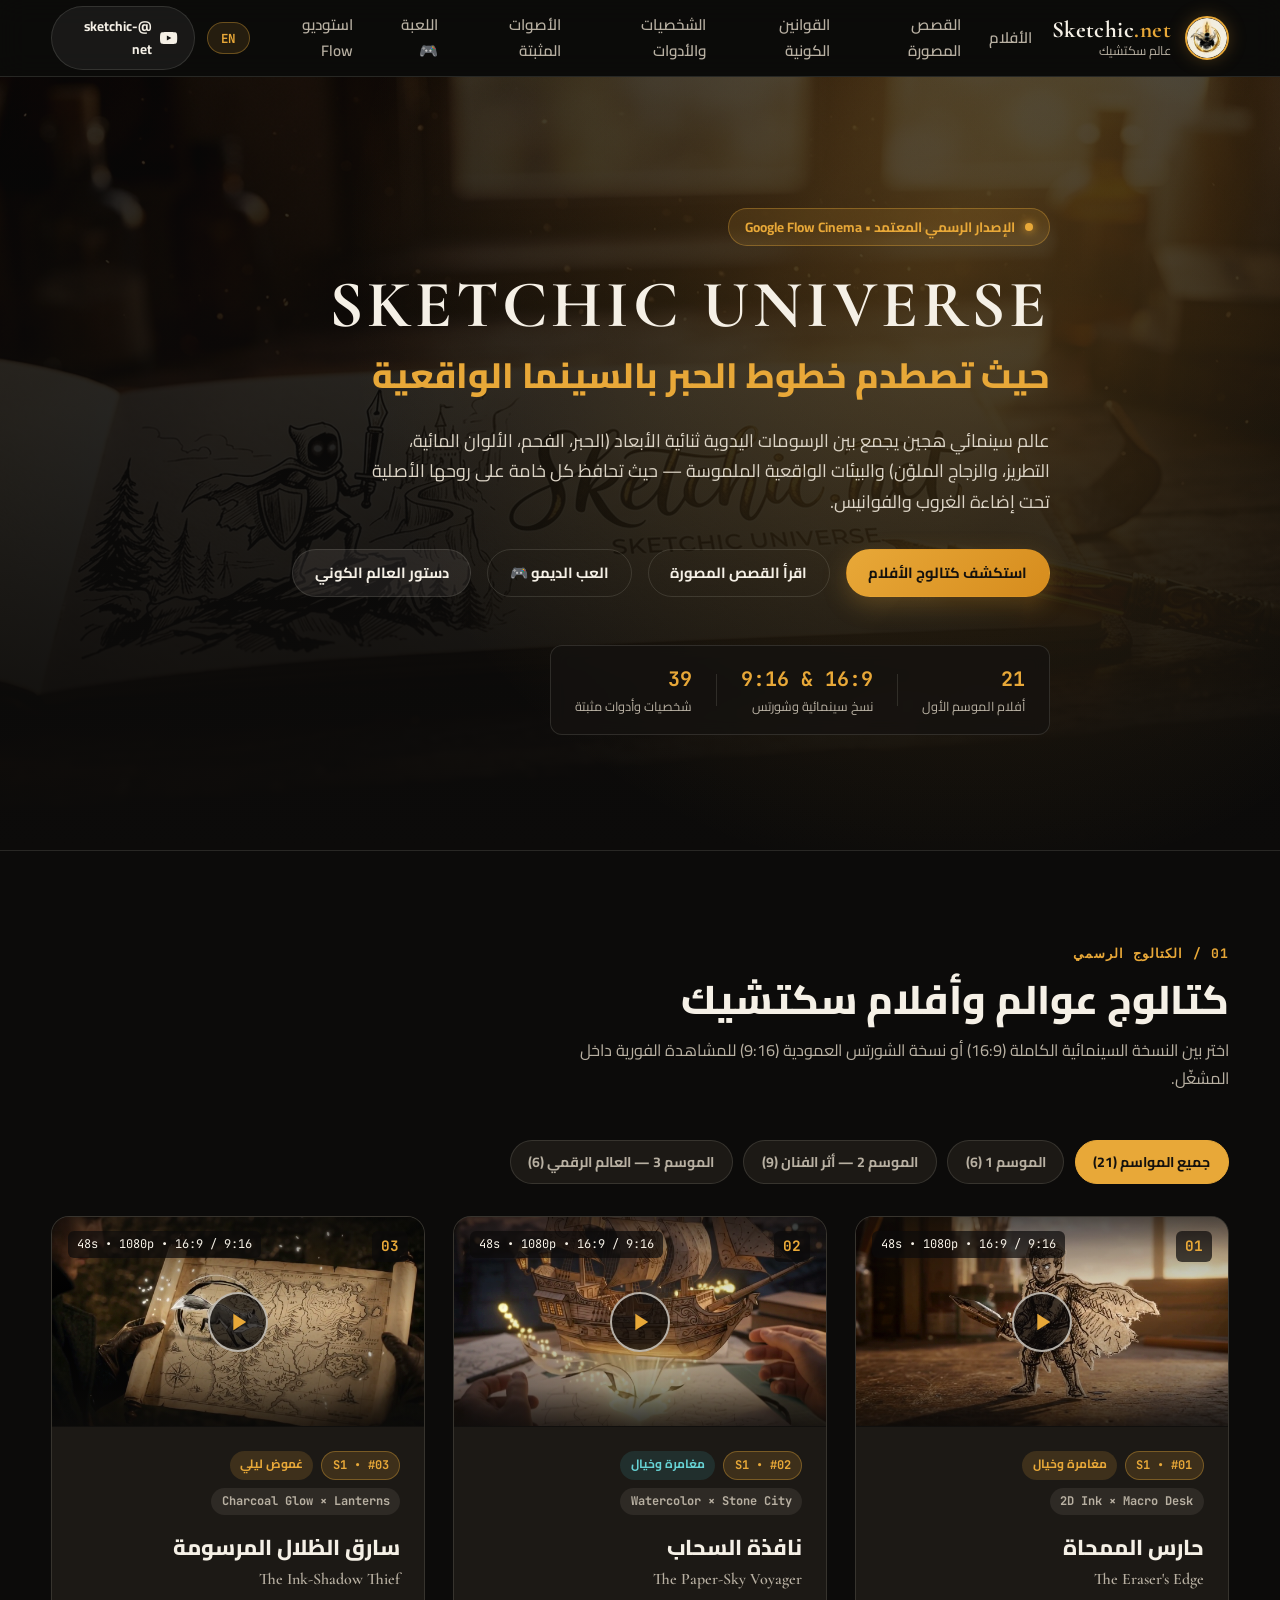
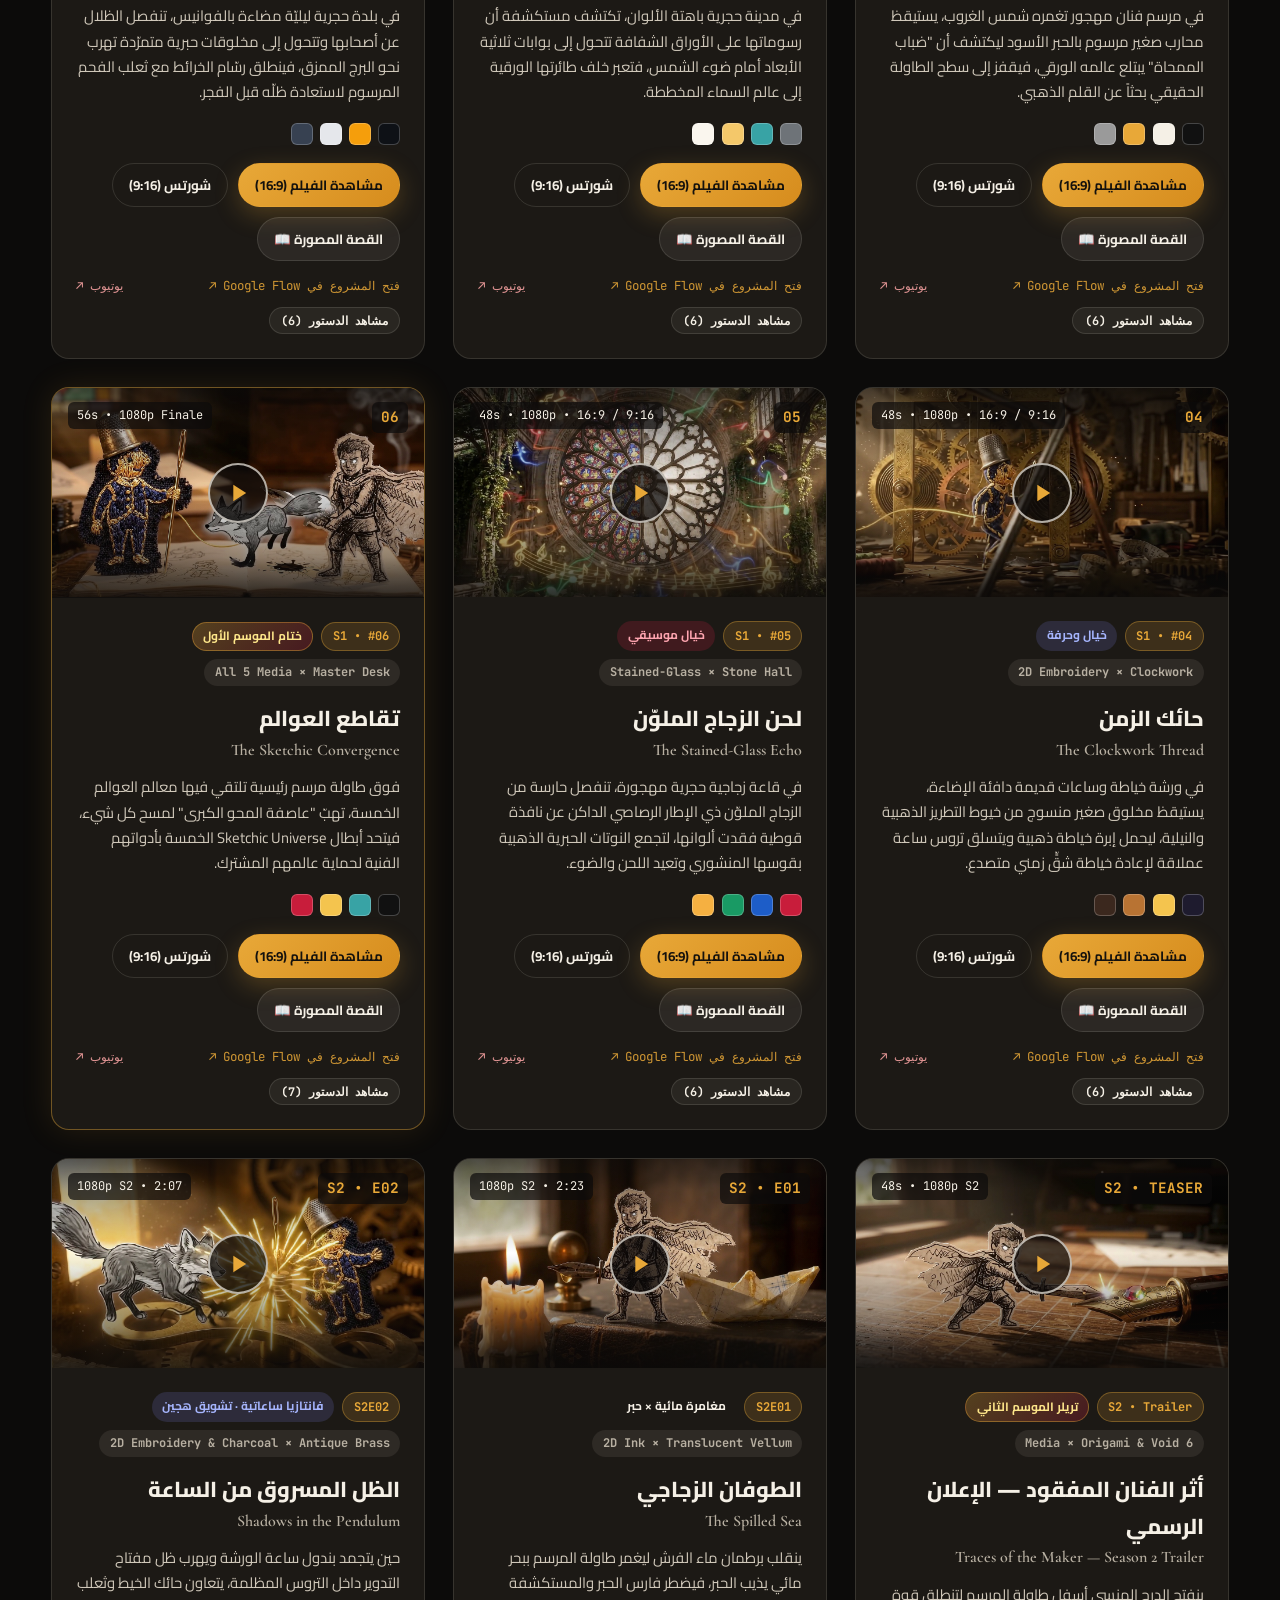
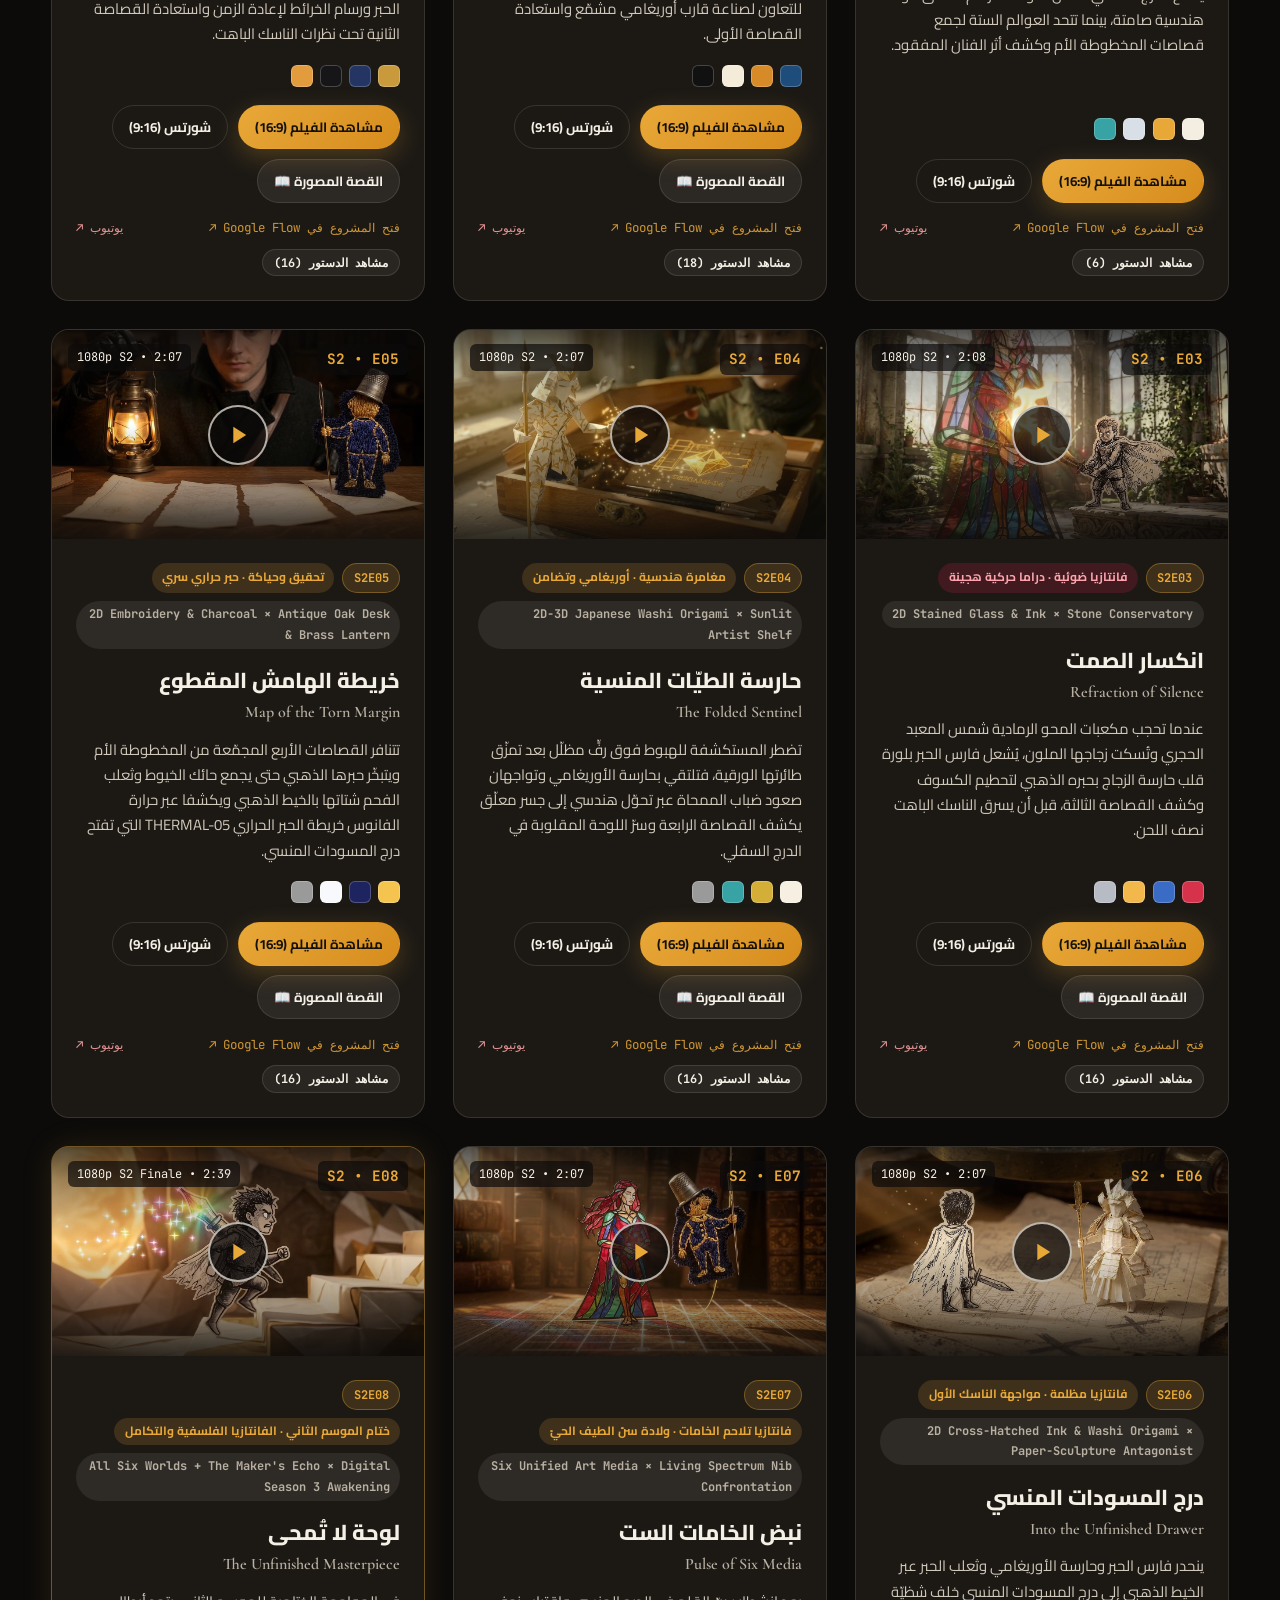
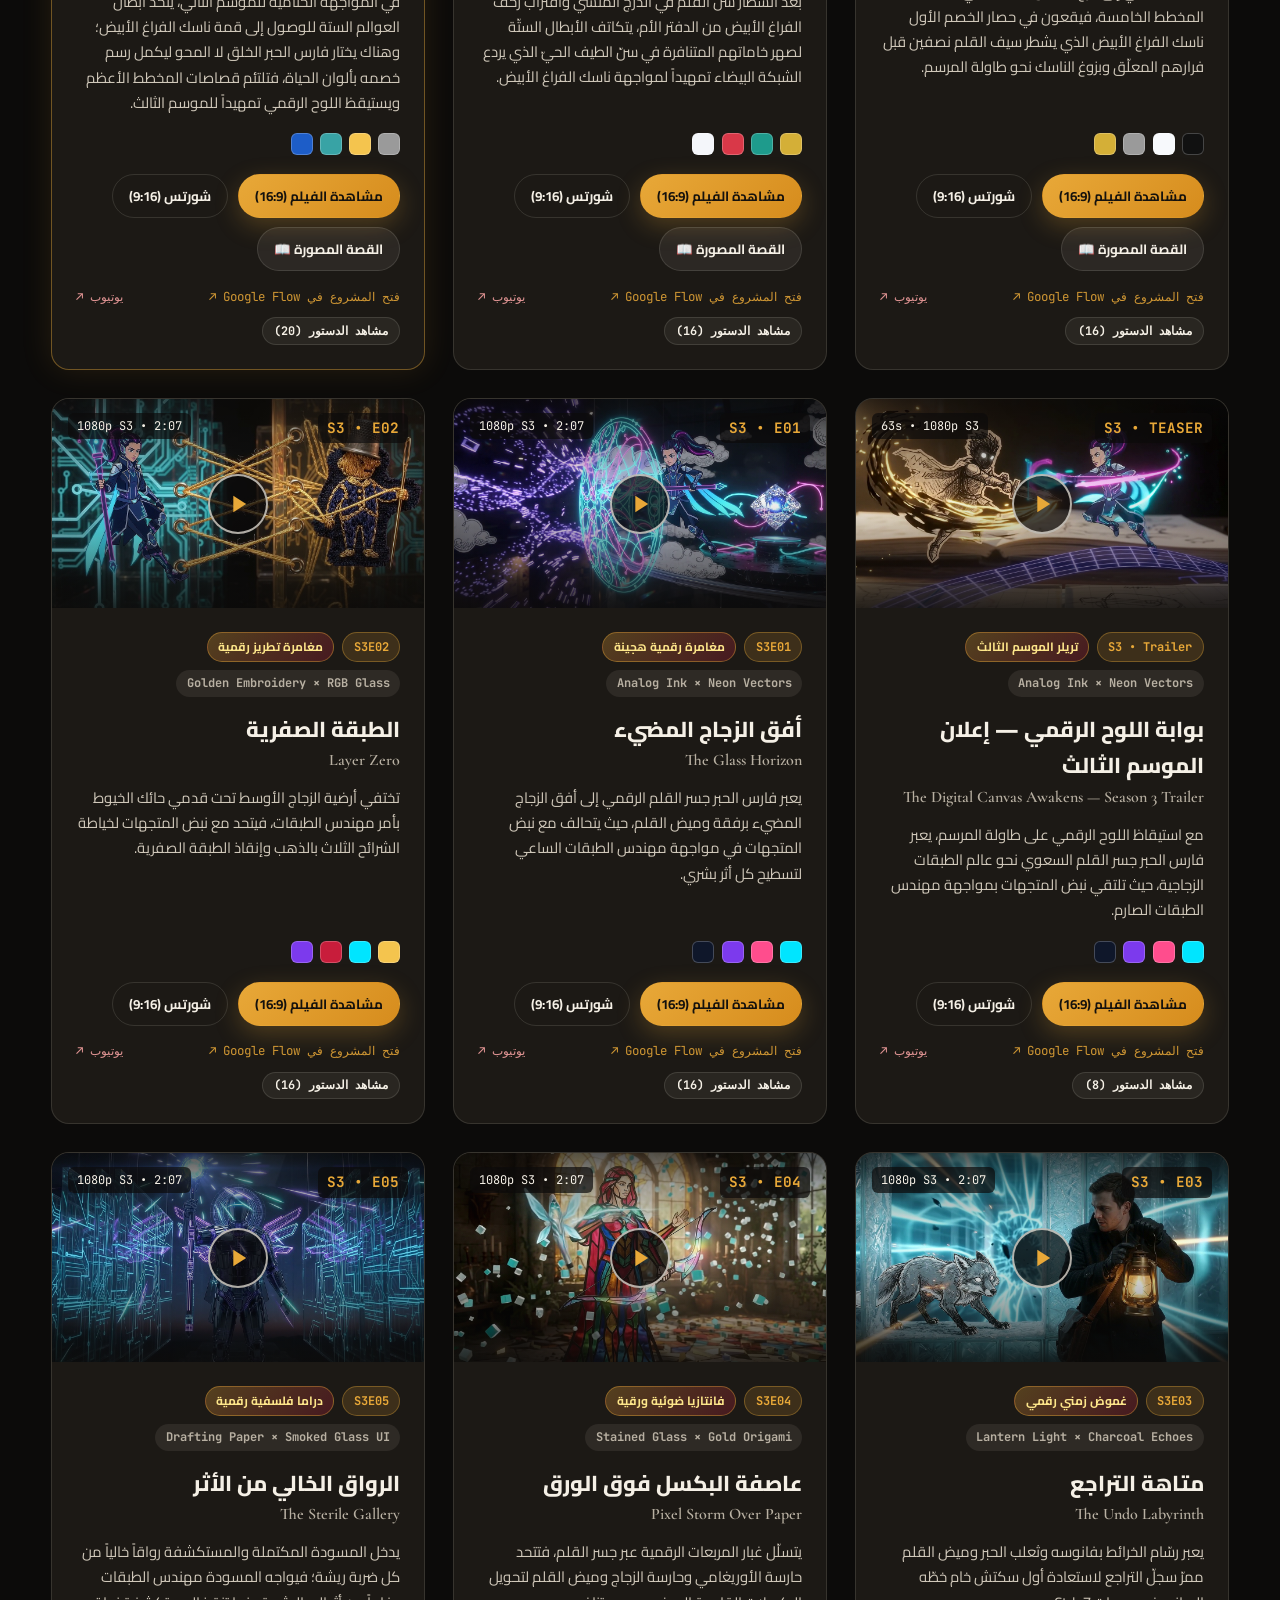
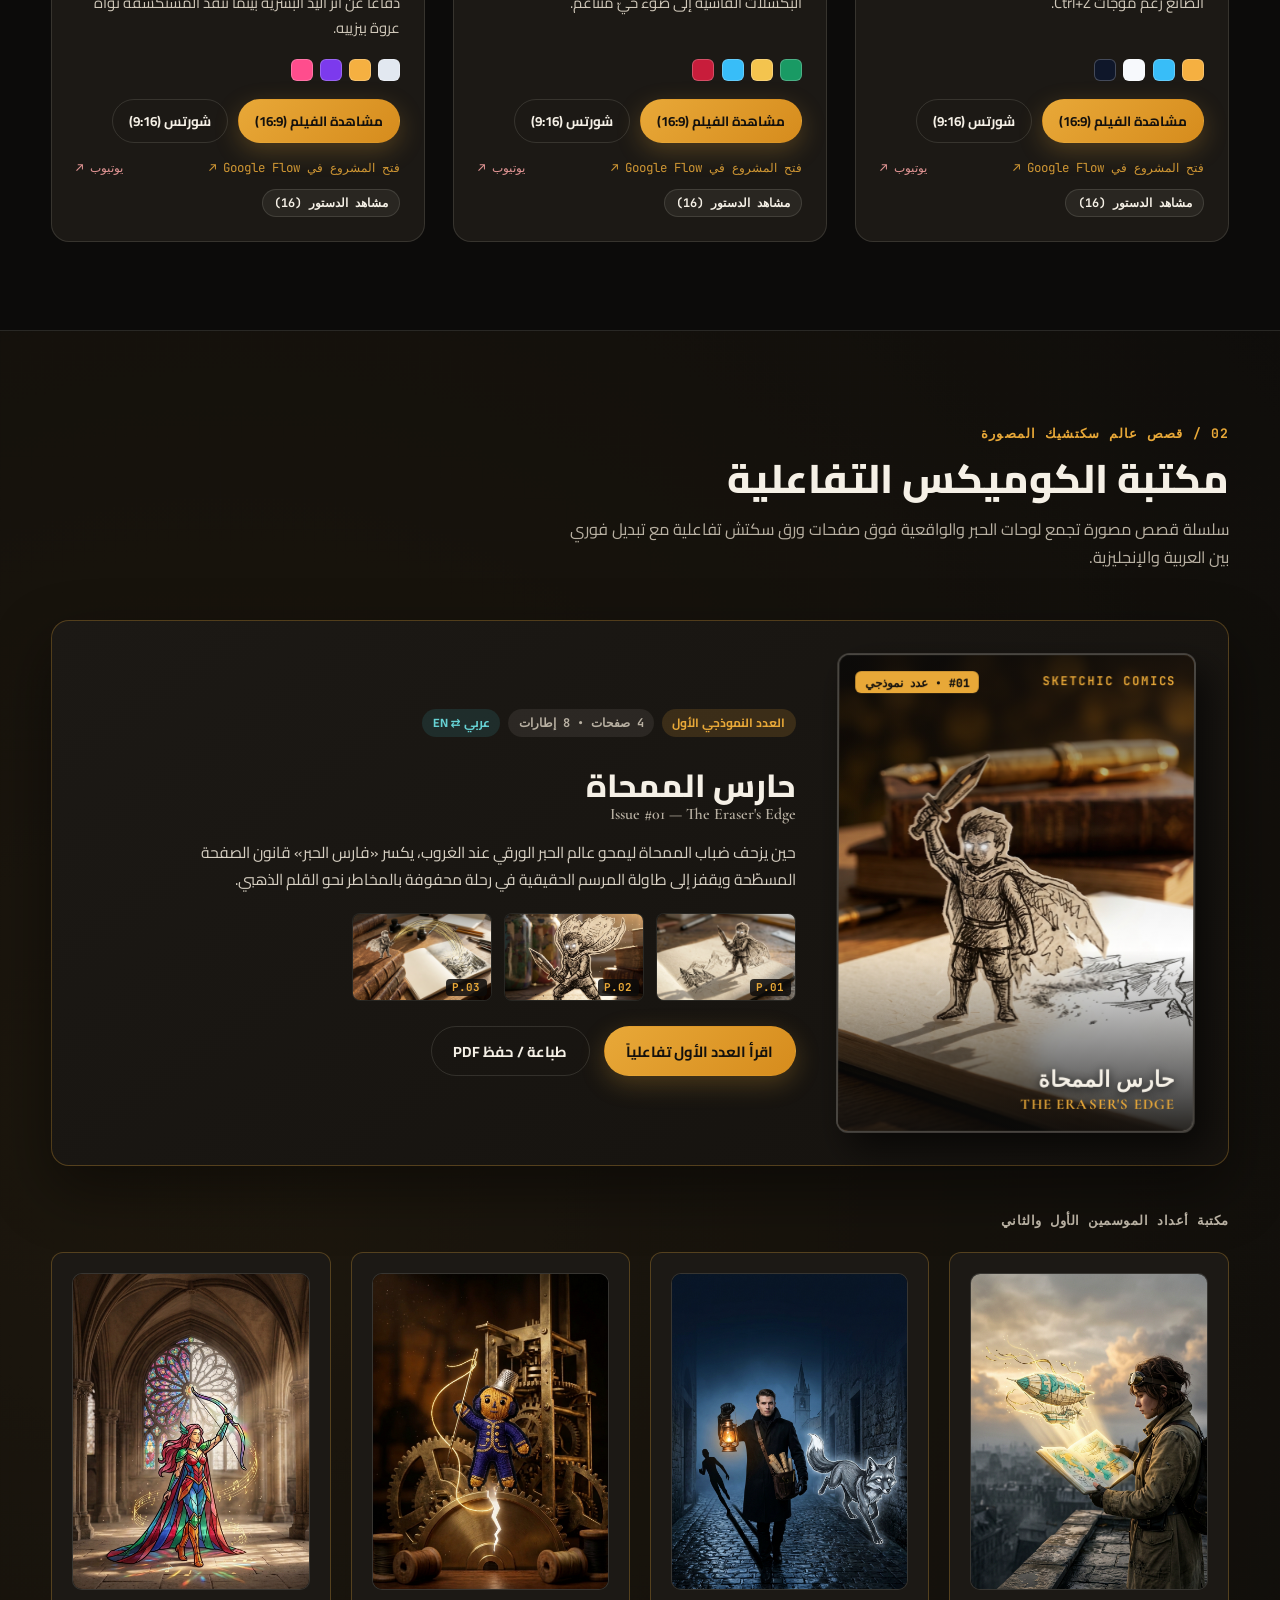
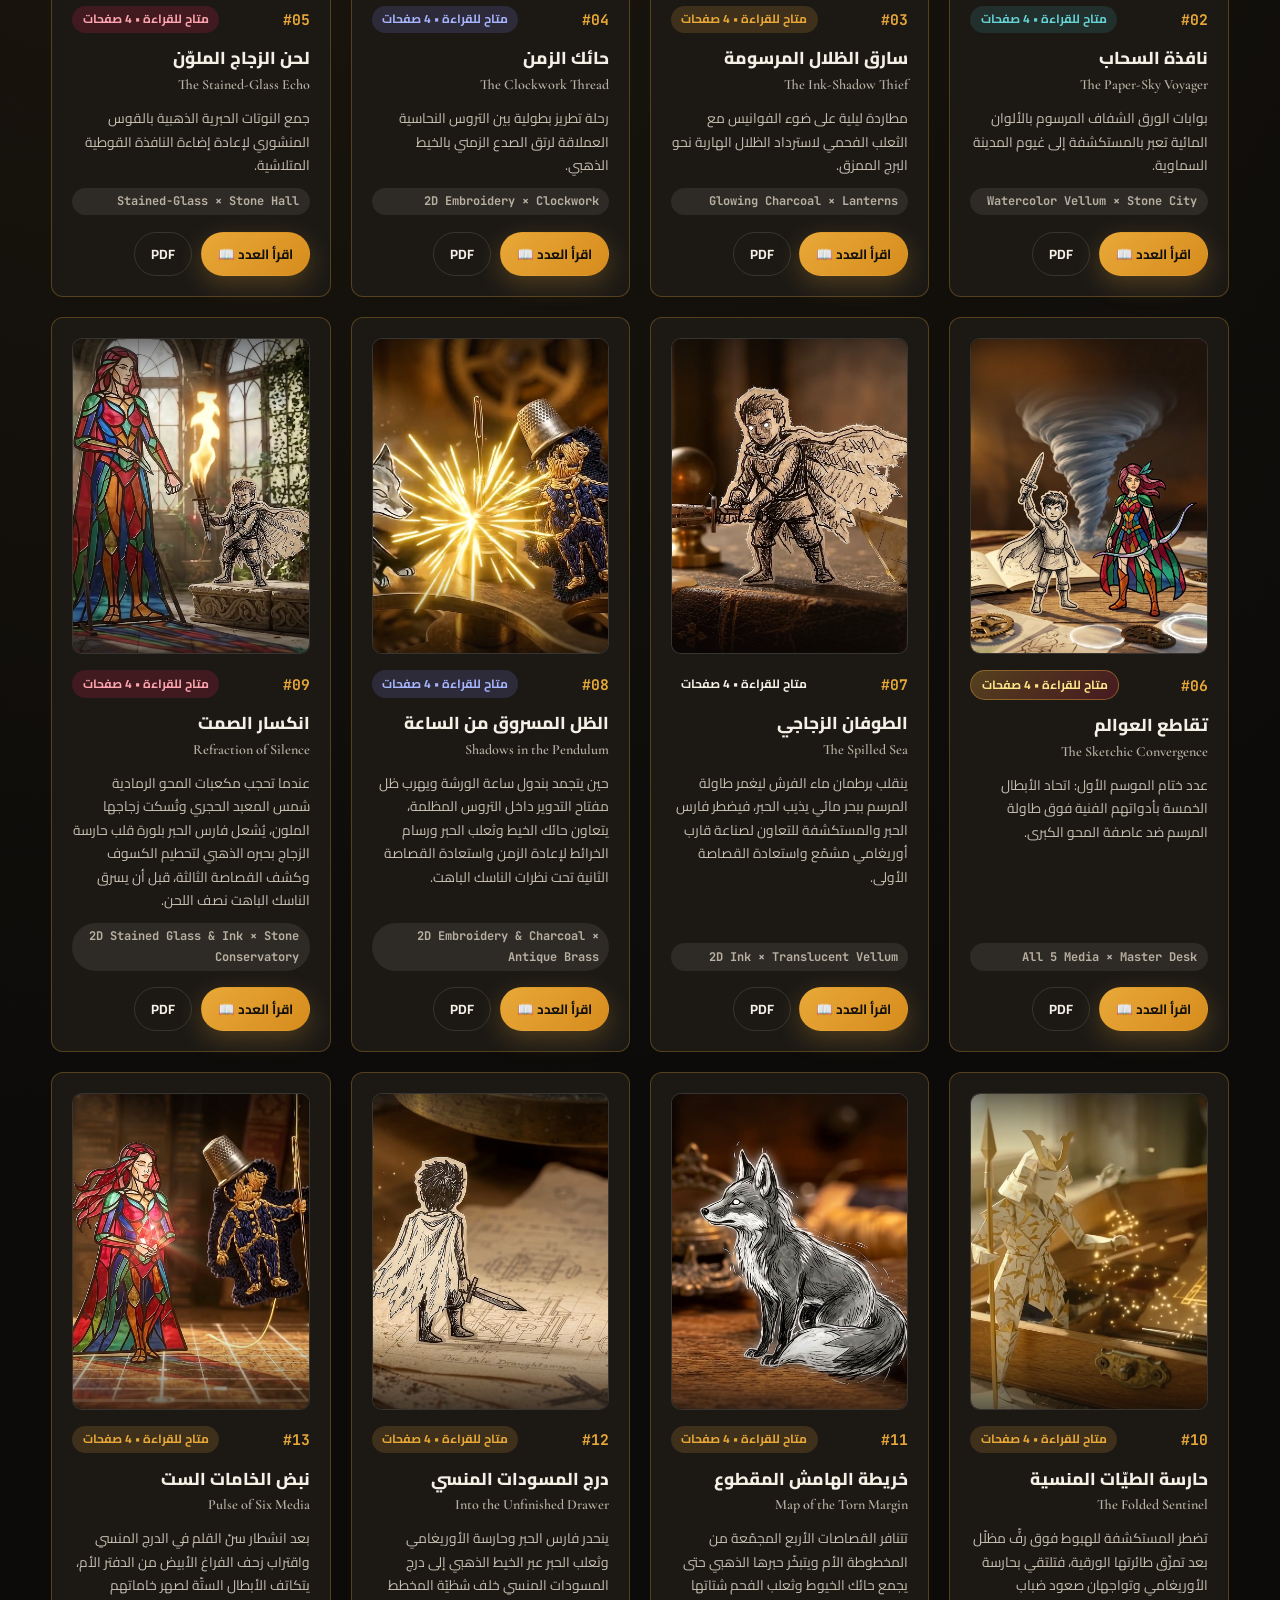
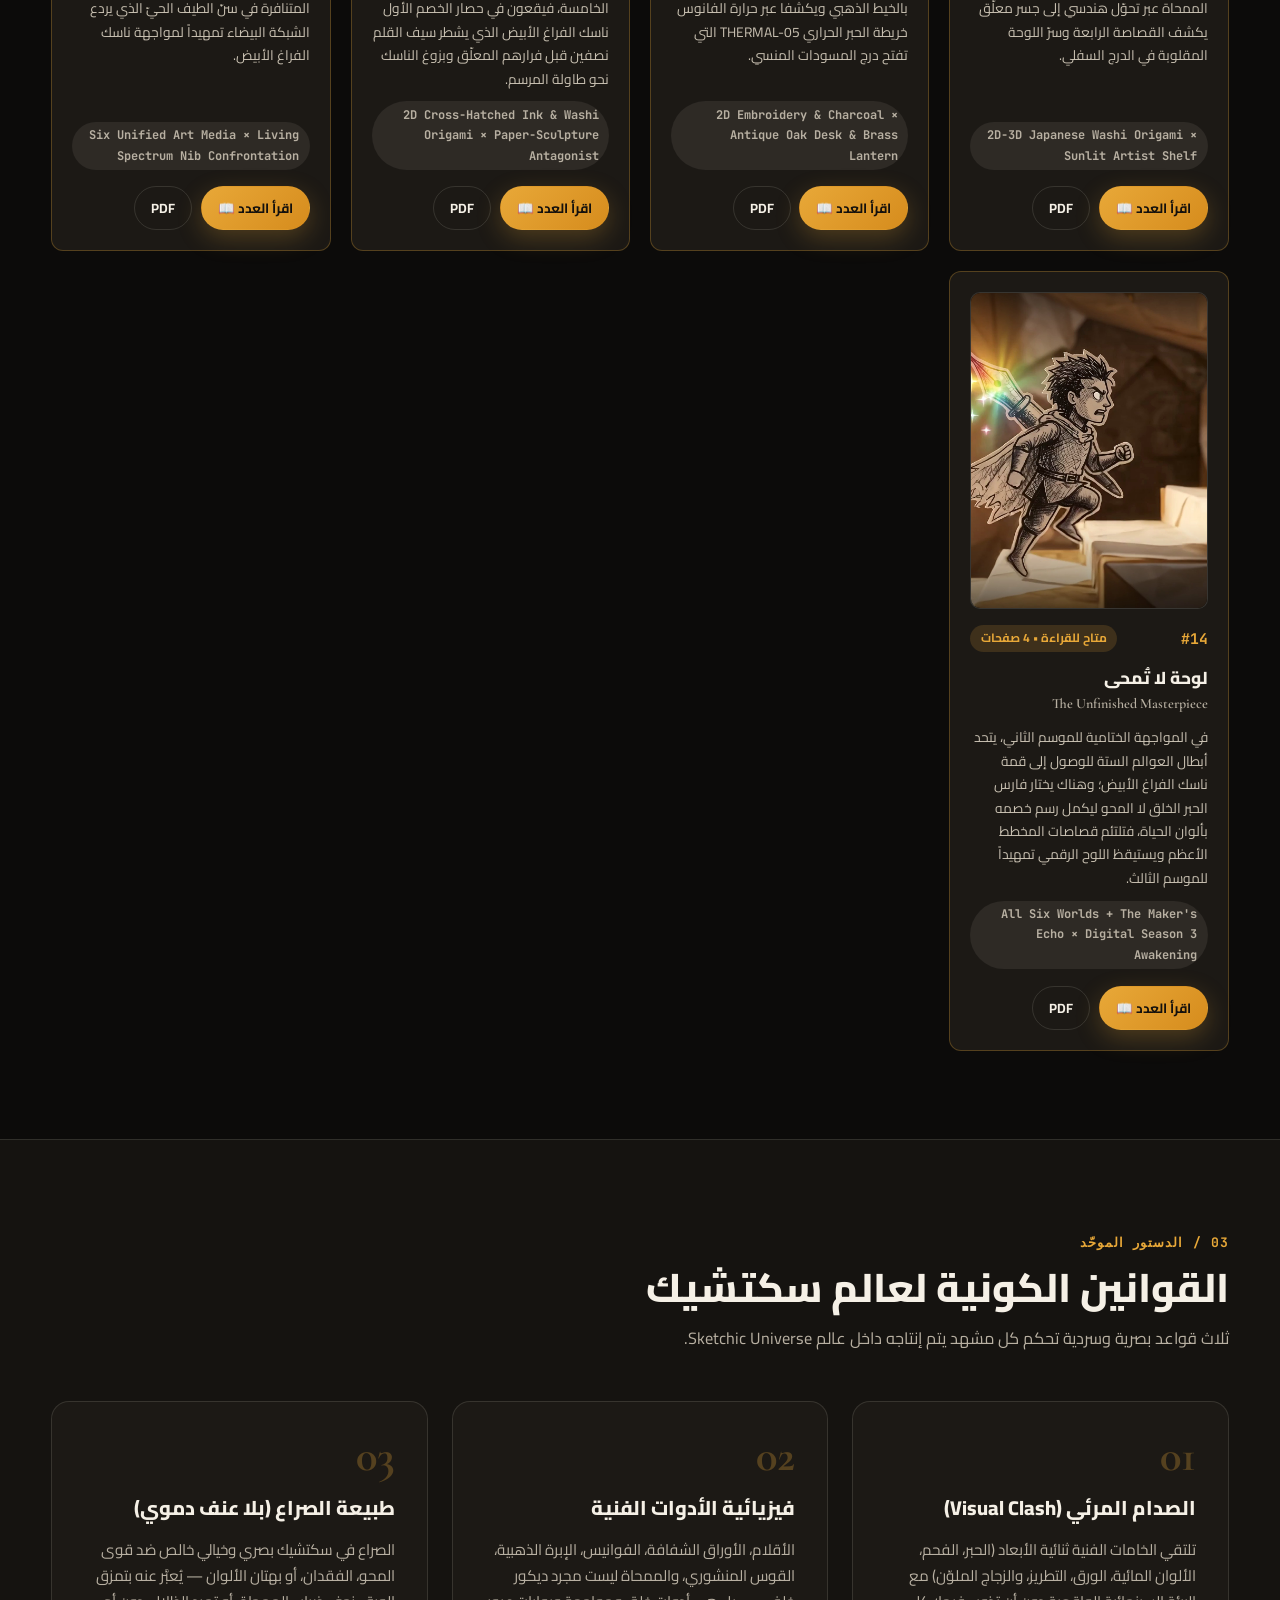
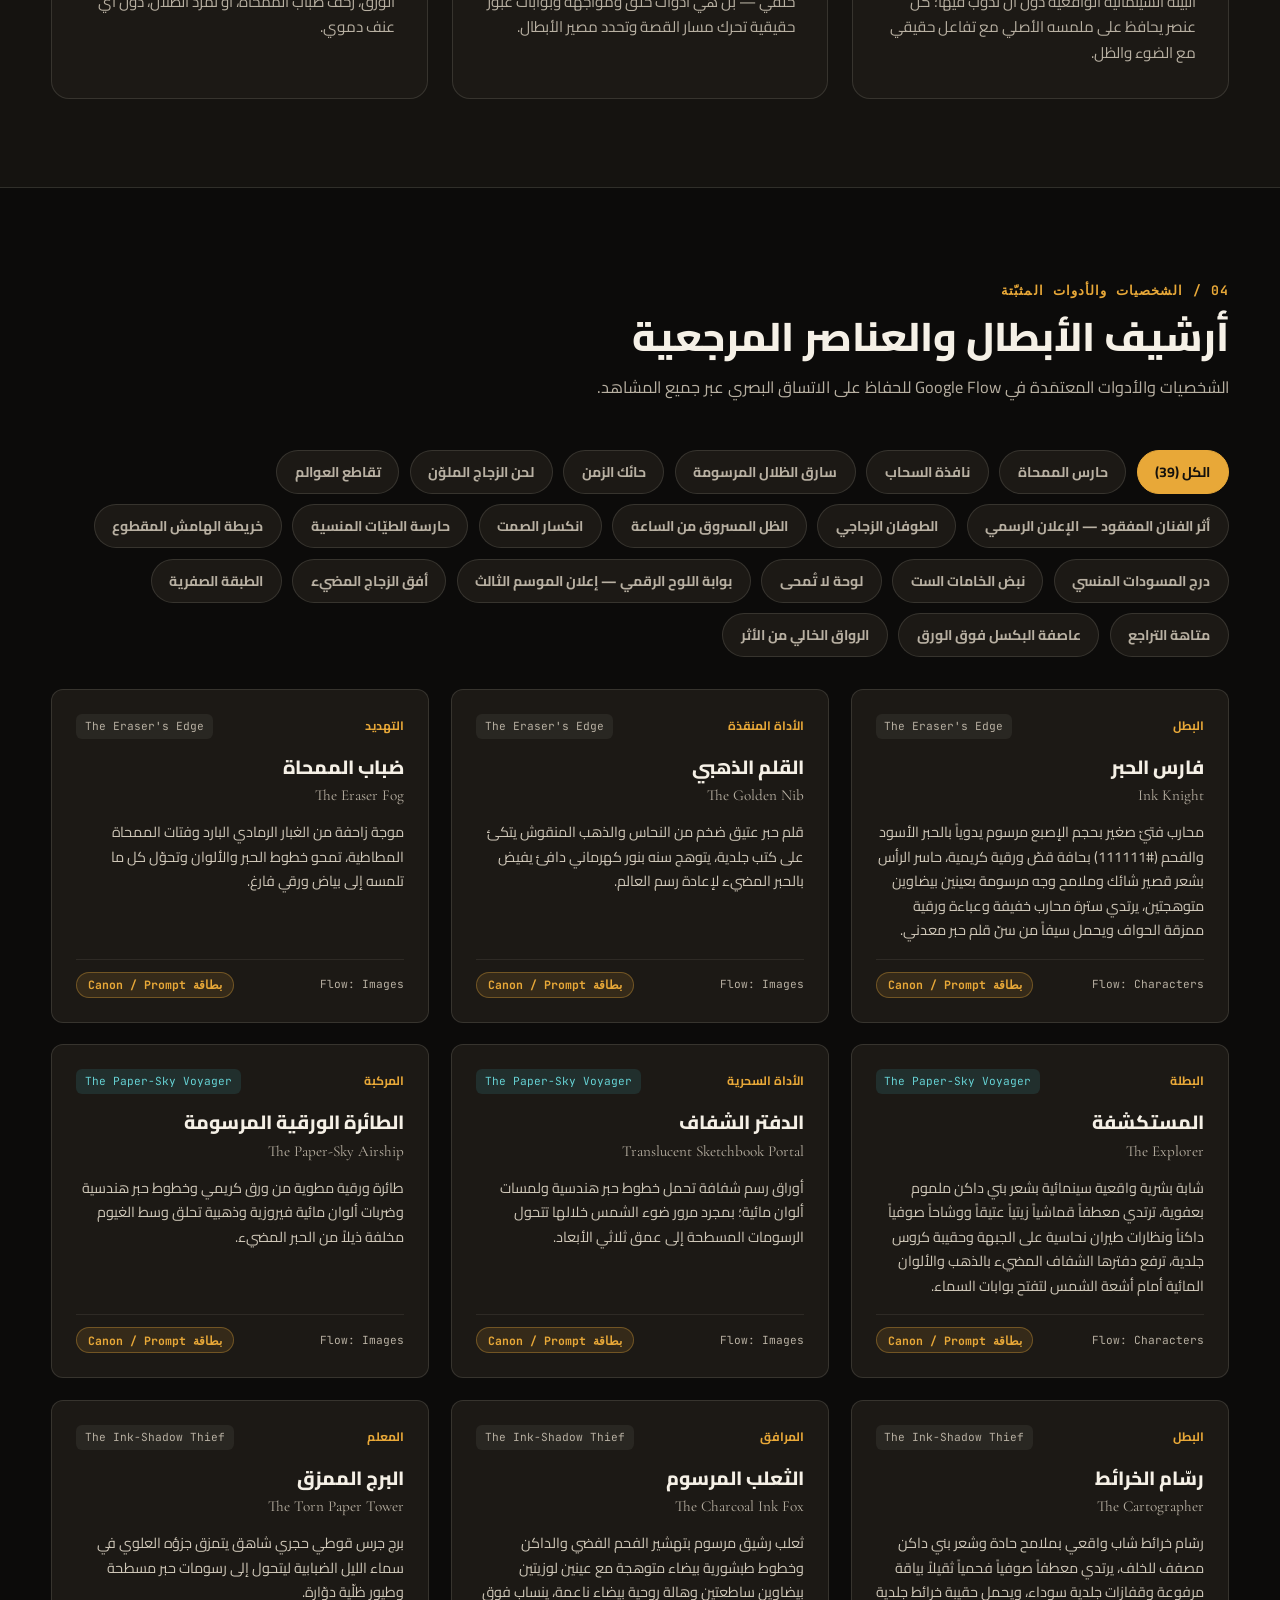
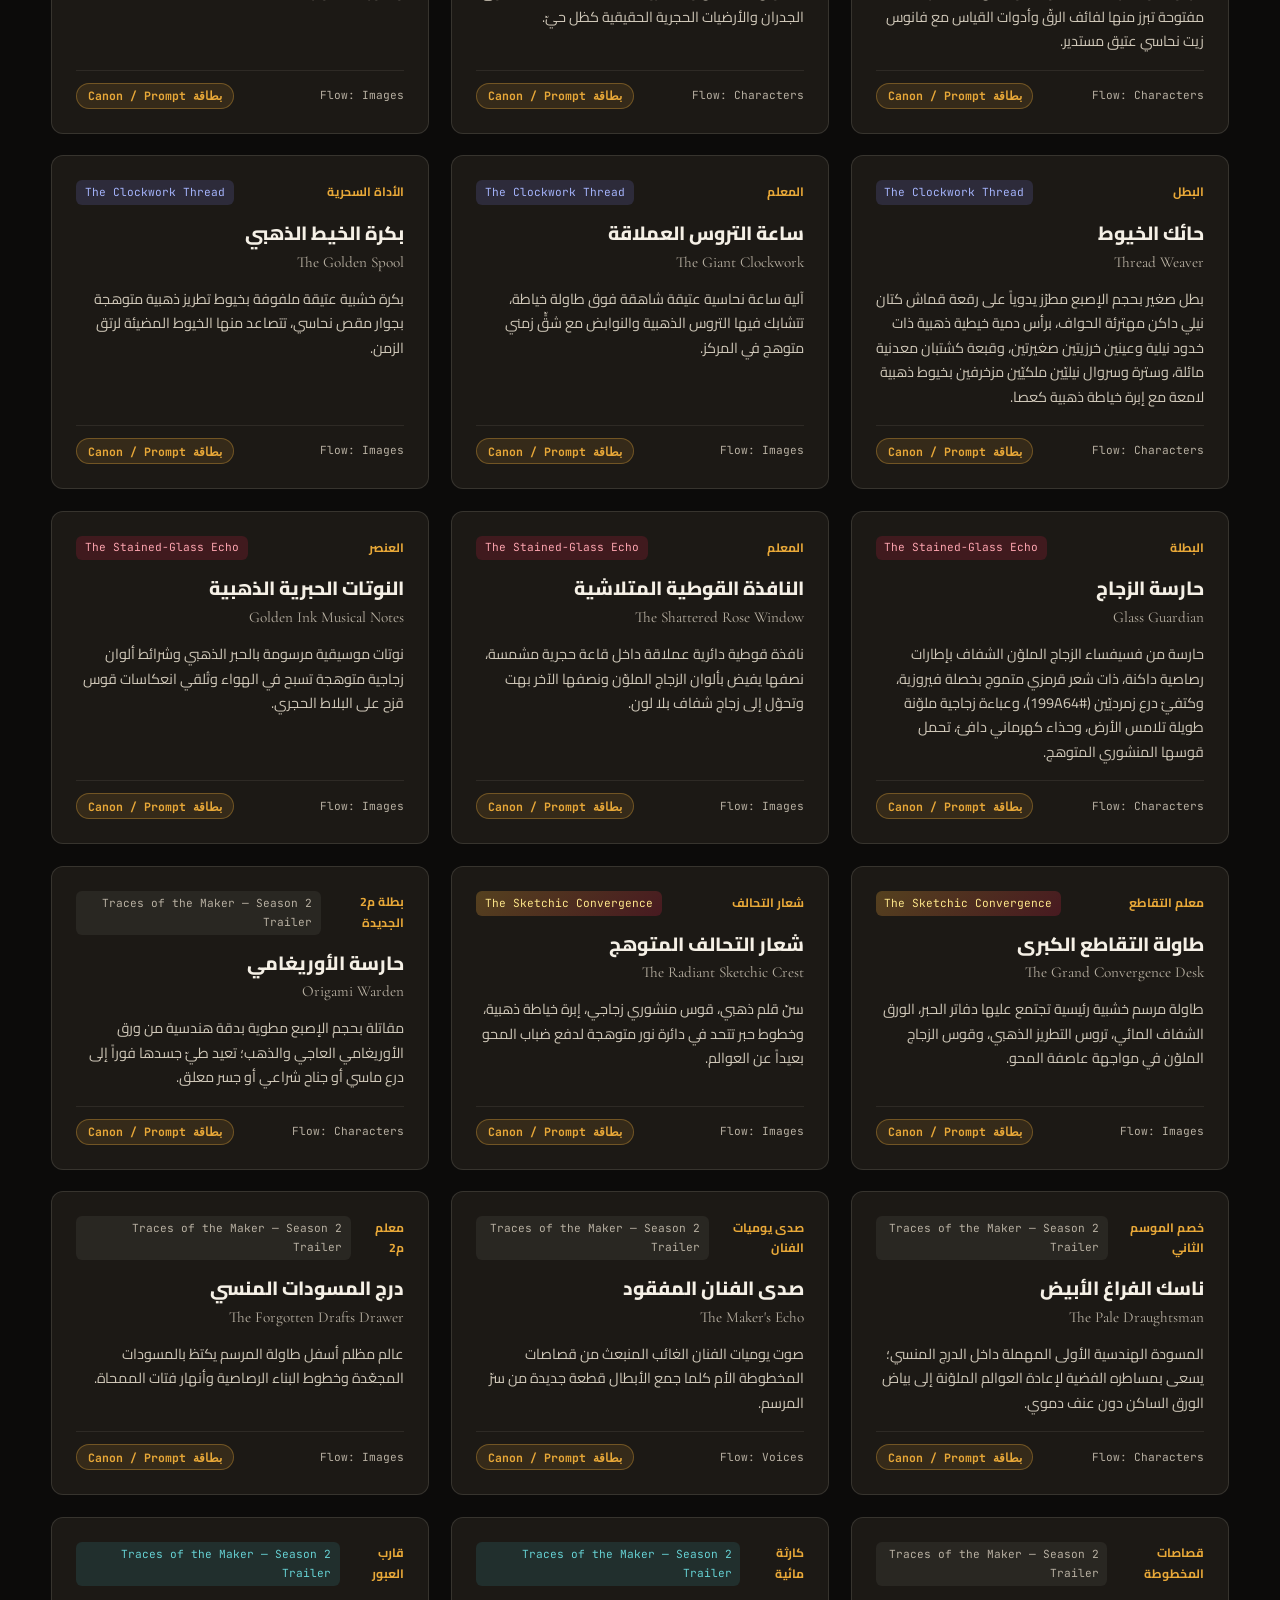
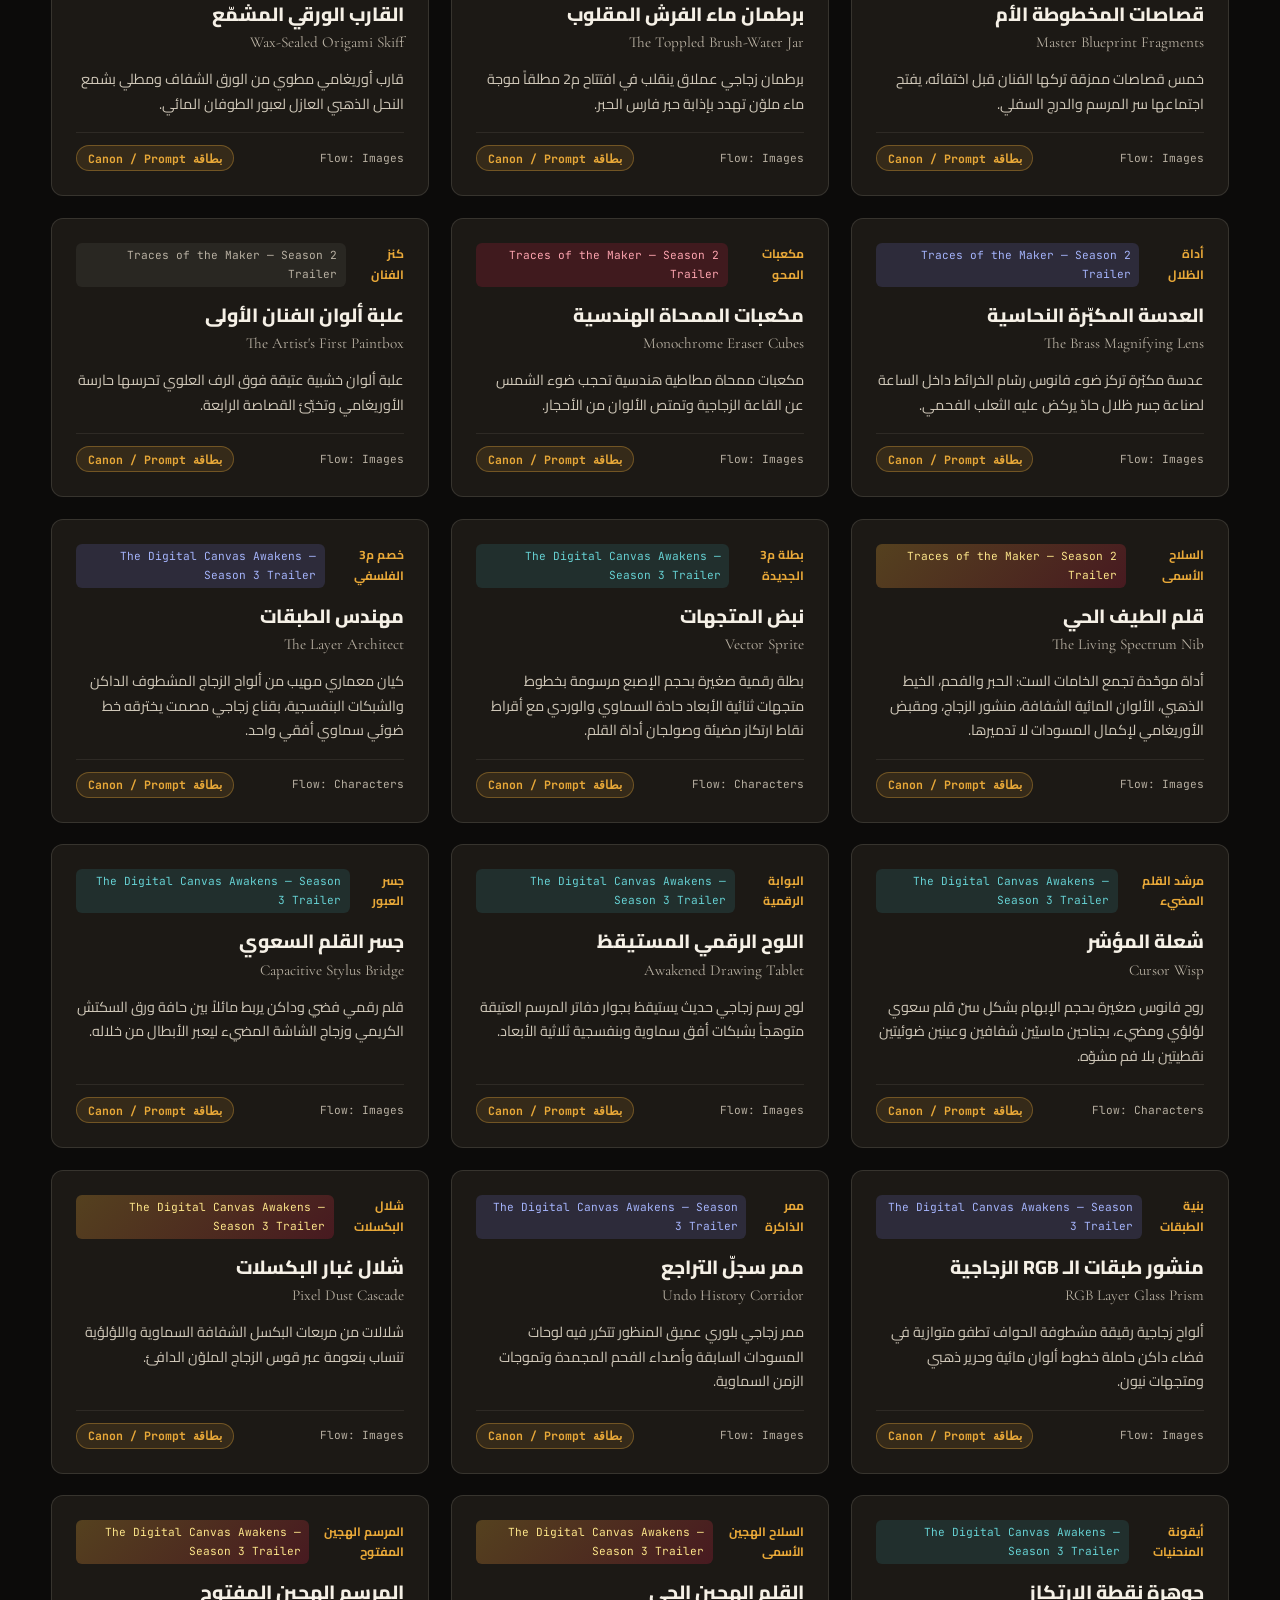
==== commit ec3f749c: "feat(s3e05): publish S3E05 The Sterile Gallery, Canon DB v1.8.0, and GRID-05 lore code" ====
--- a/index.html
+++ b/index.html
@@ -22,7 +22,7 @@
     gtag('config', 'G-4CBW83FGDH', { anonymize_ip: true });
   </script>
 
-  <link rel="stylesheet" href="styles.css?v=20261125-s3e04" />
+  <link rel="stylesheet" href="styles.css?v=20261126-s3e05" />
 </head>
 <body>
   <!-- Subtle Paper & Ink Grain Overlay -->
@@ -343,7 +343,7 @@
     </div>
   </div>
 
-  <script src="data/canon-db.js?v=20261125-s3e04"></script>
-  <script src="app.js?v=20261125-s3e04"></script>
+  <script src="data/canon-db.js?v=20261126-s3e05"></script>
+  <script src="app.js?v=20261126-s3e05"></script>
 </body>
 </html>
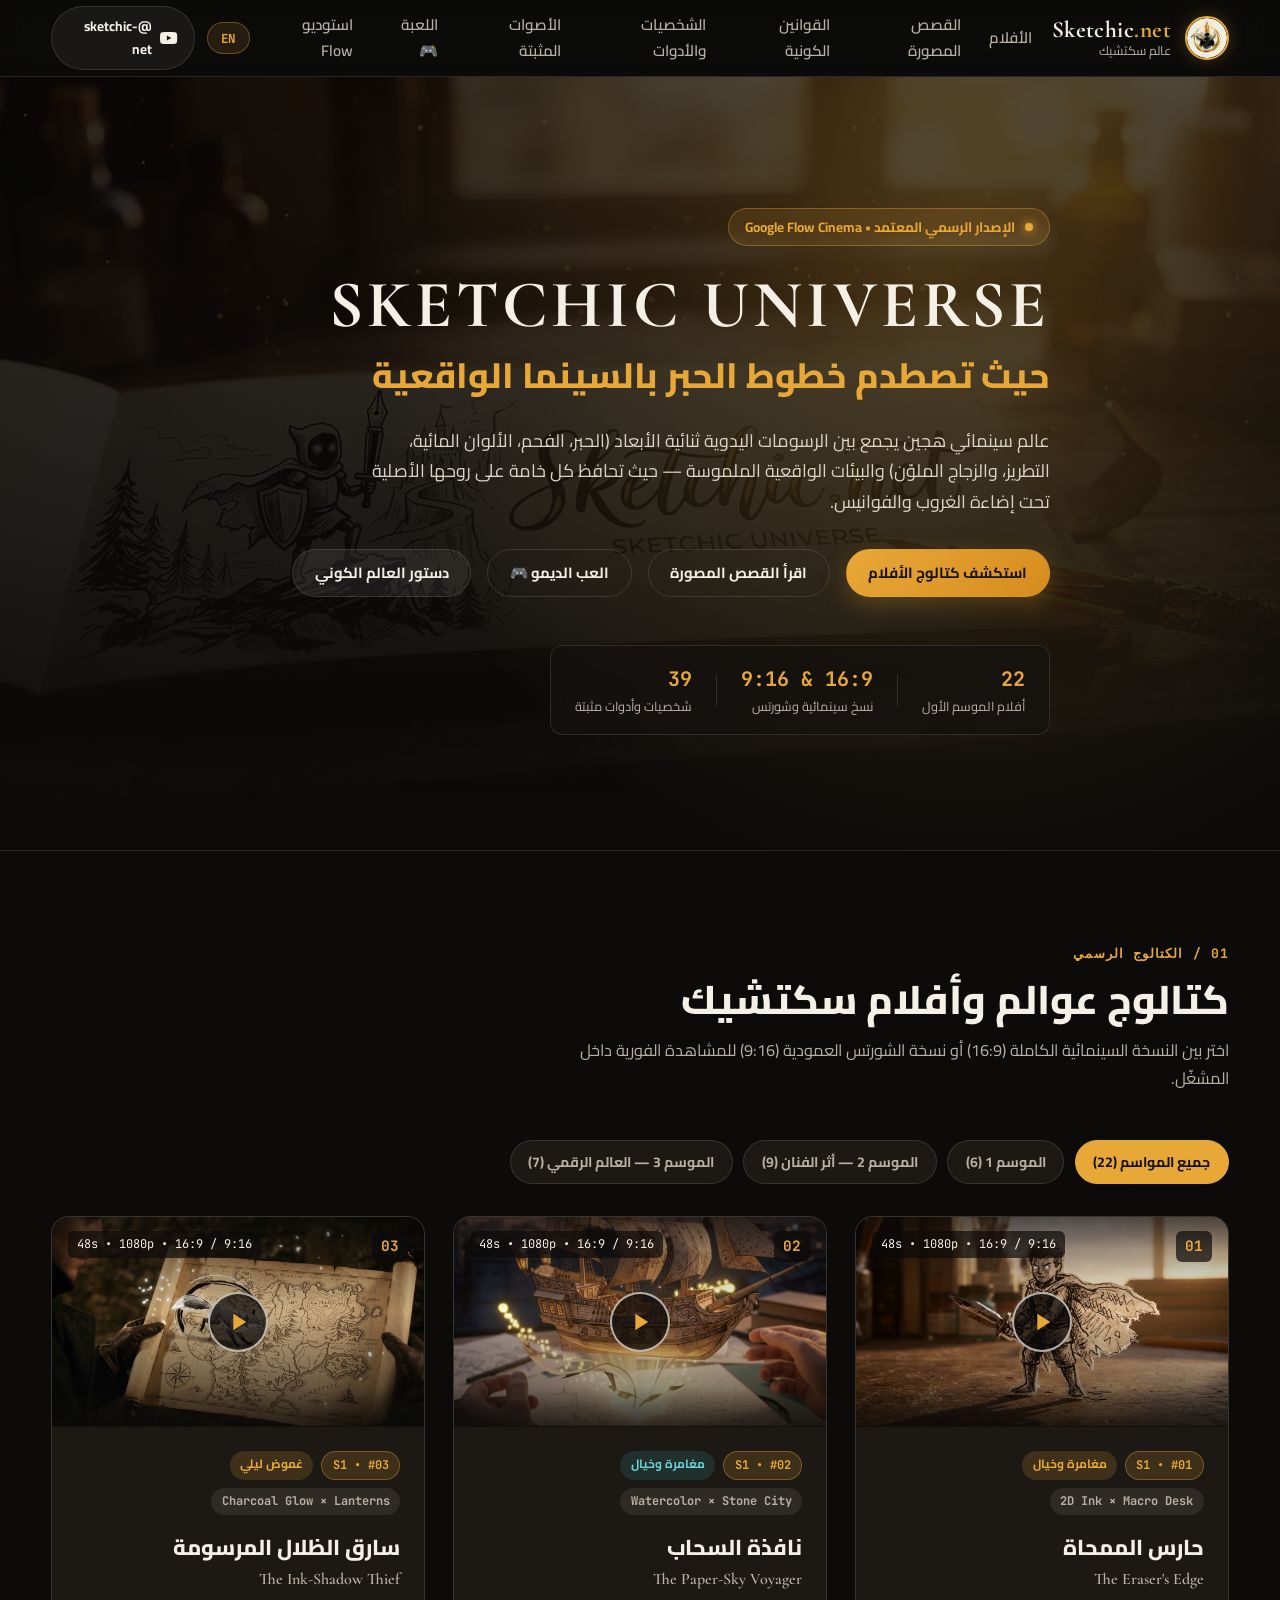
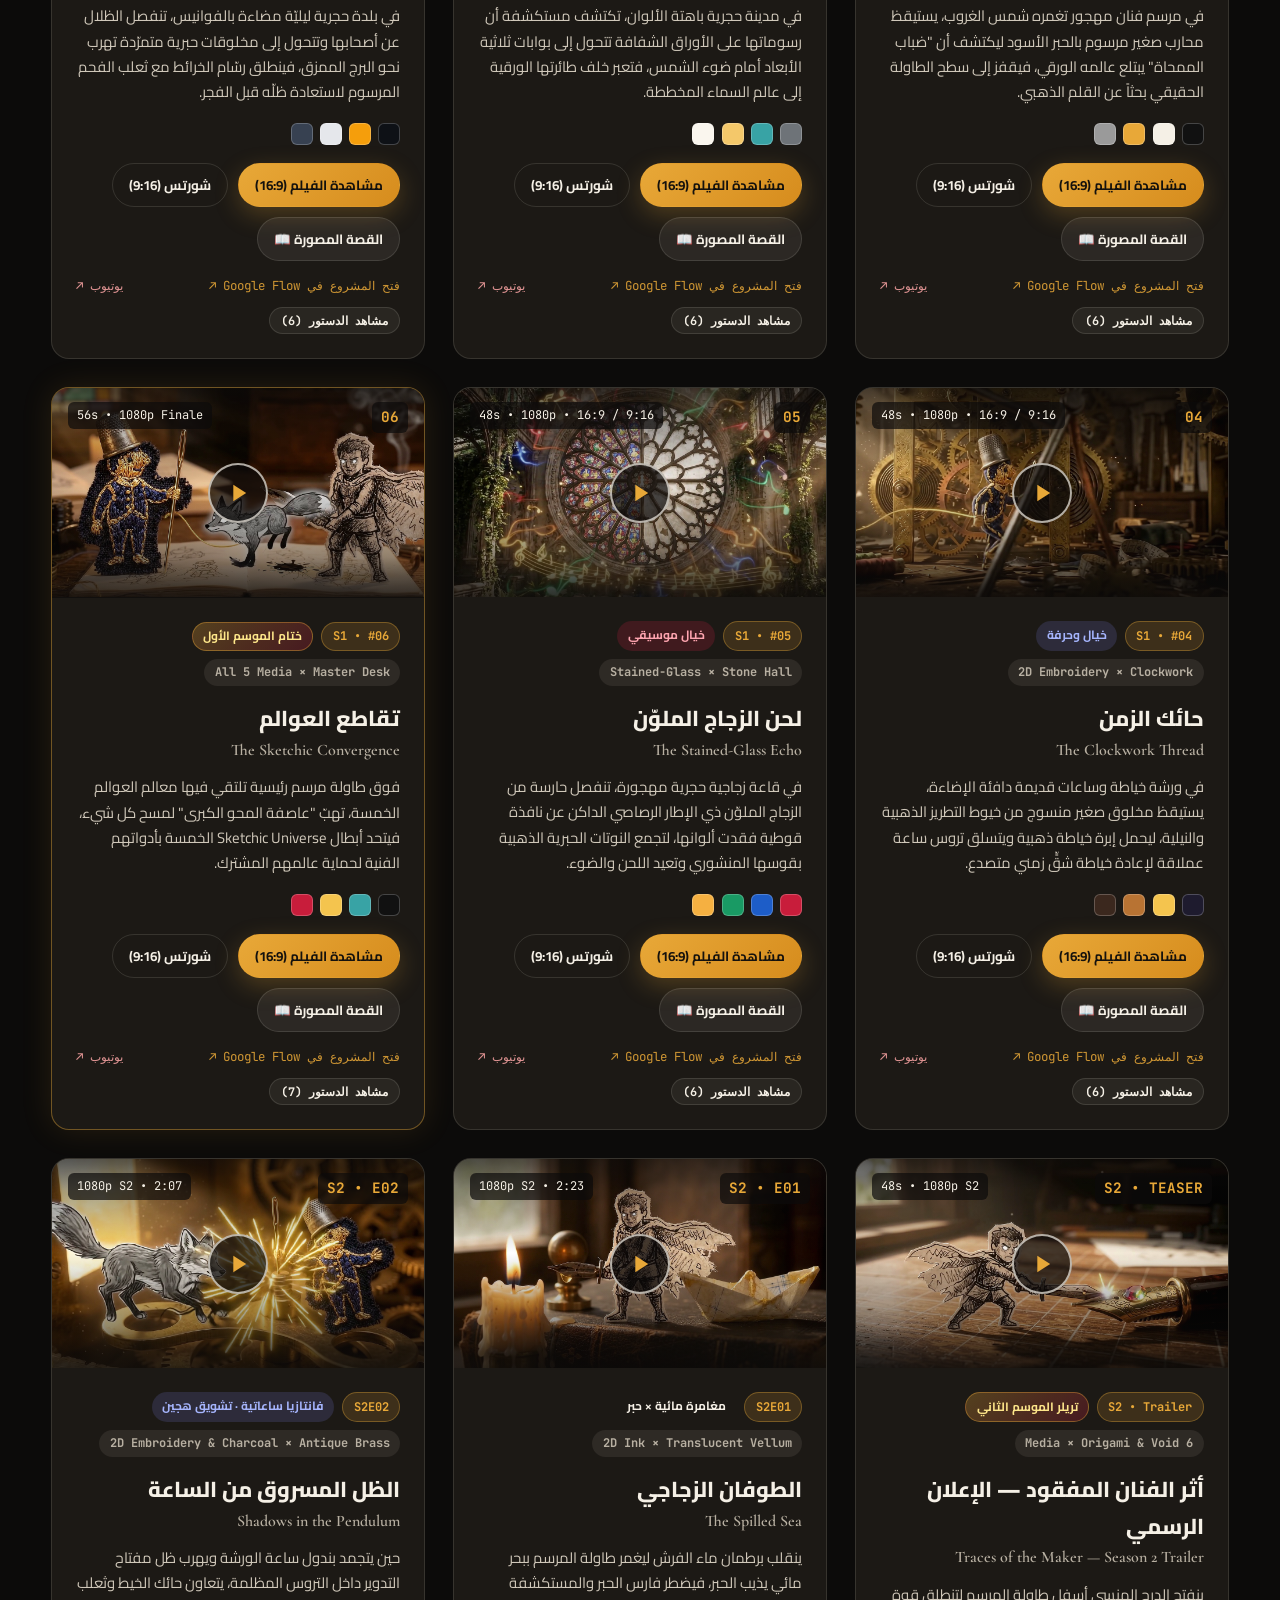
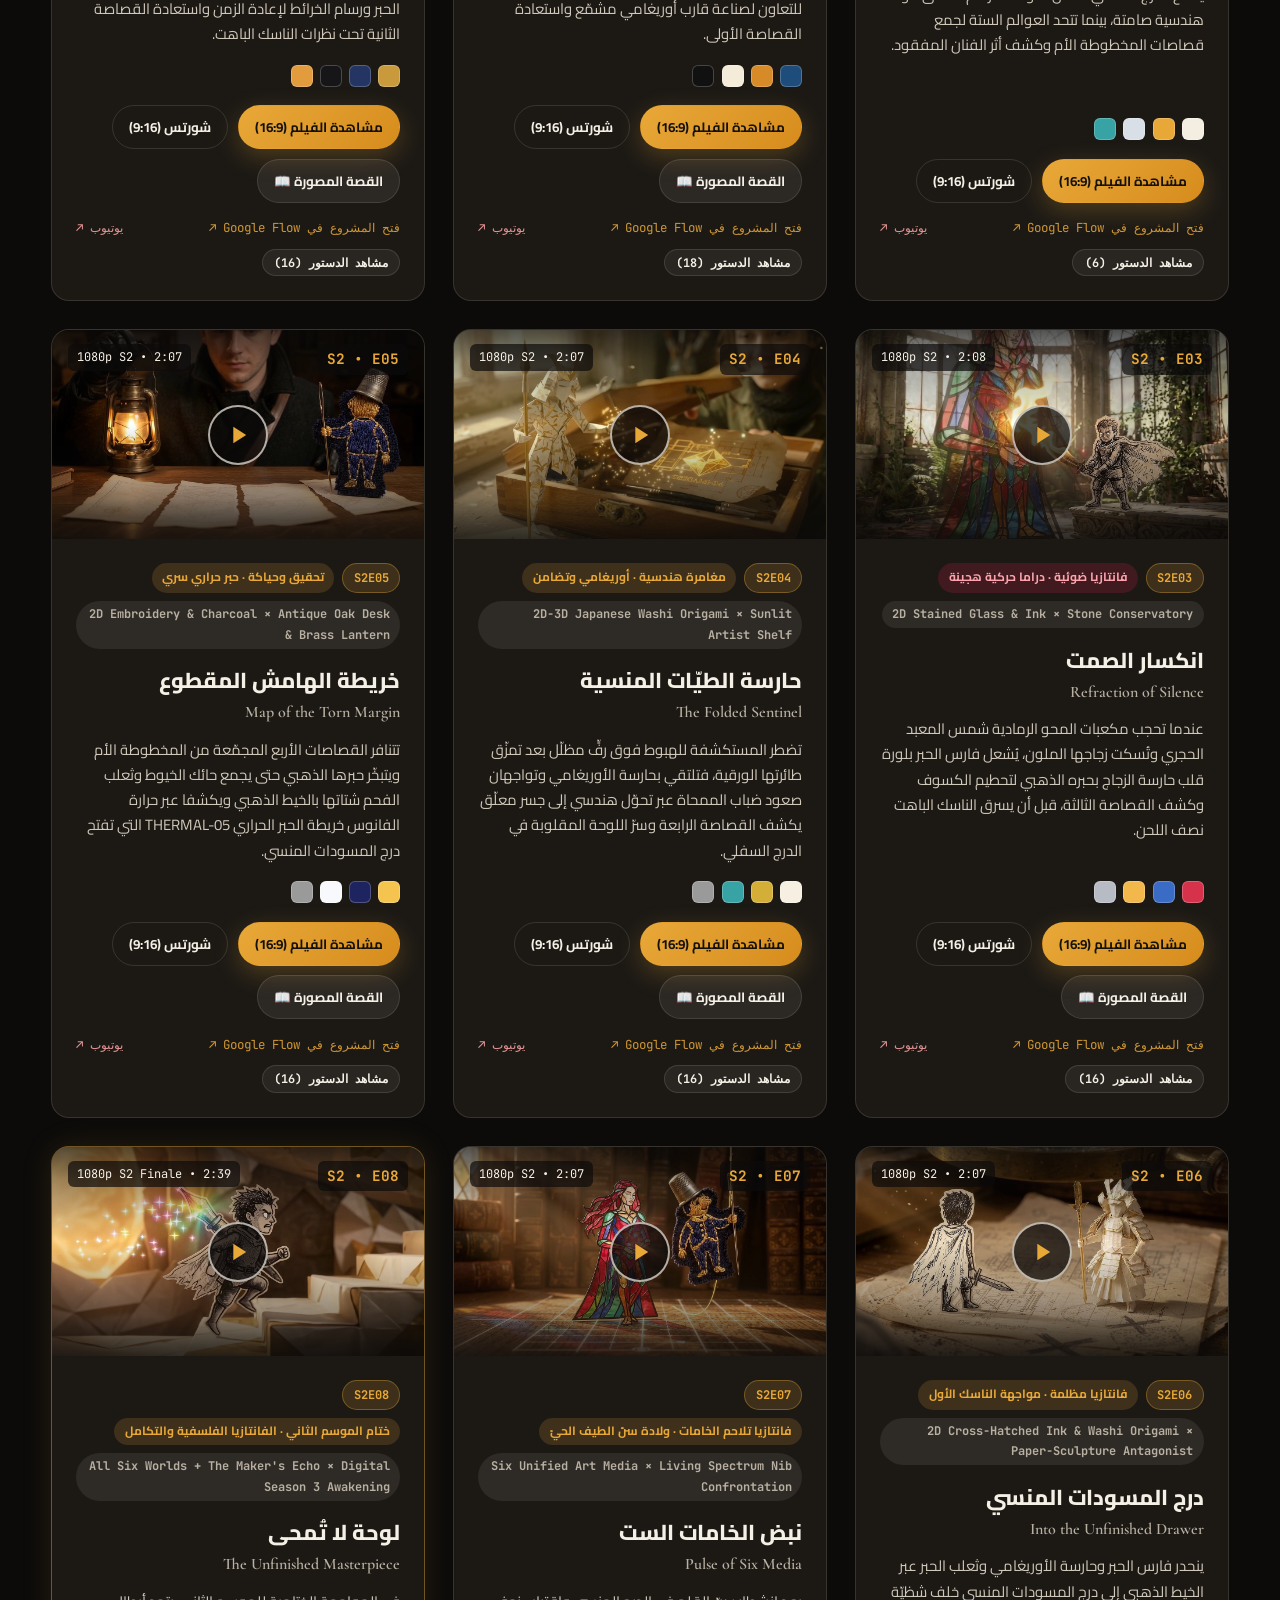
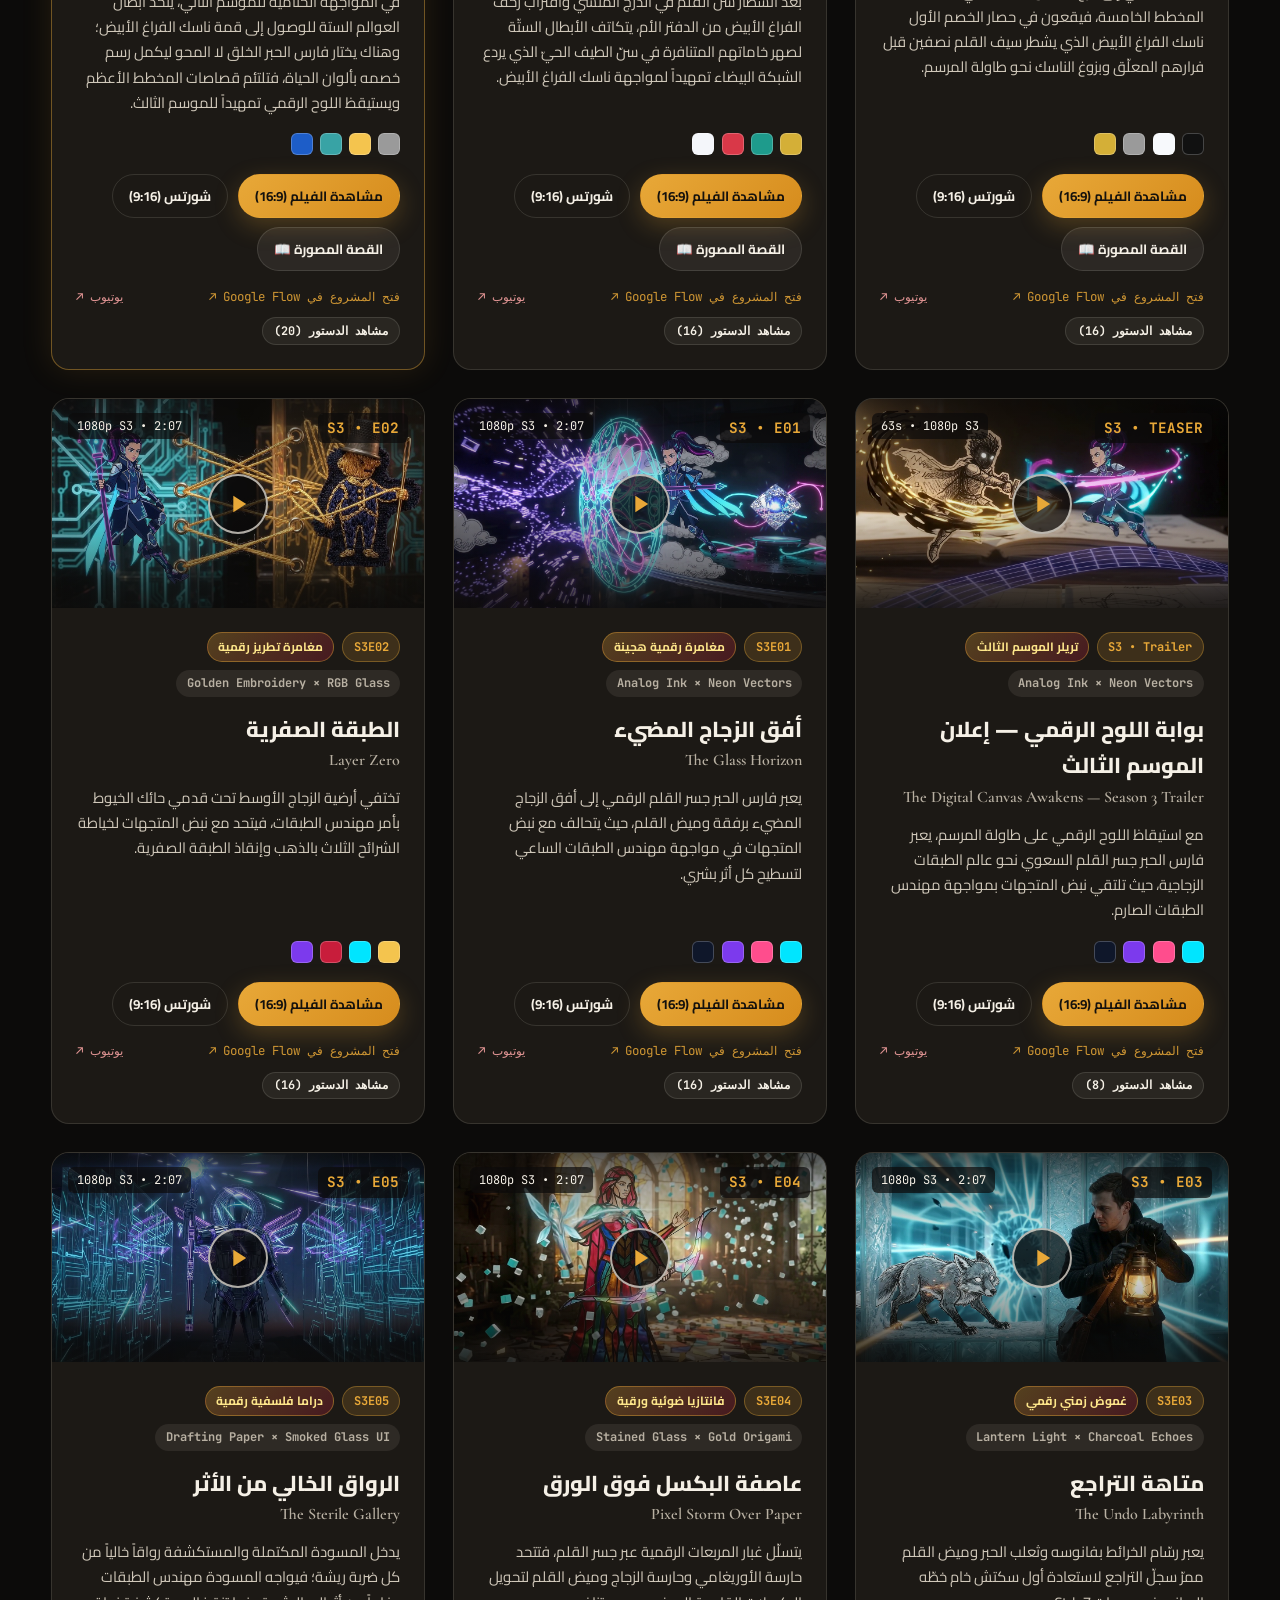
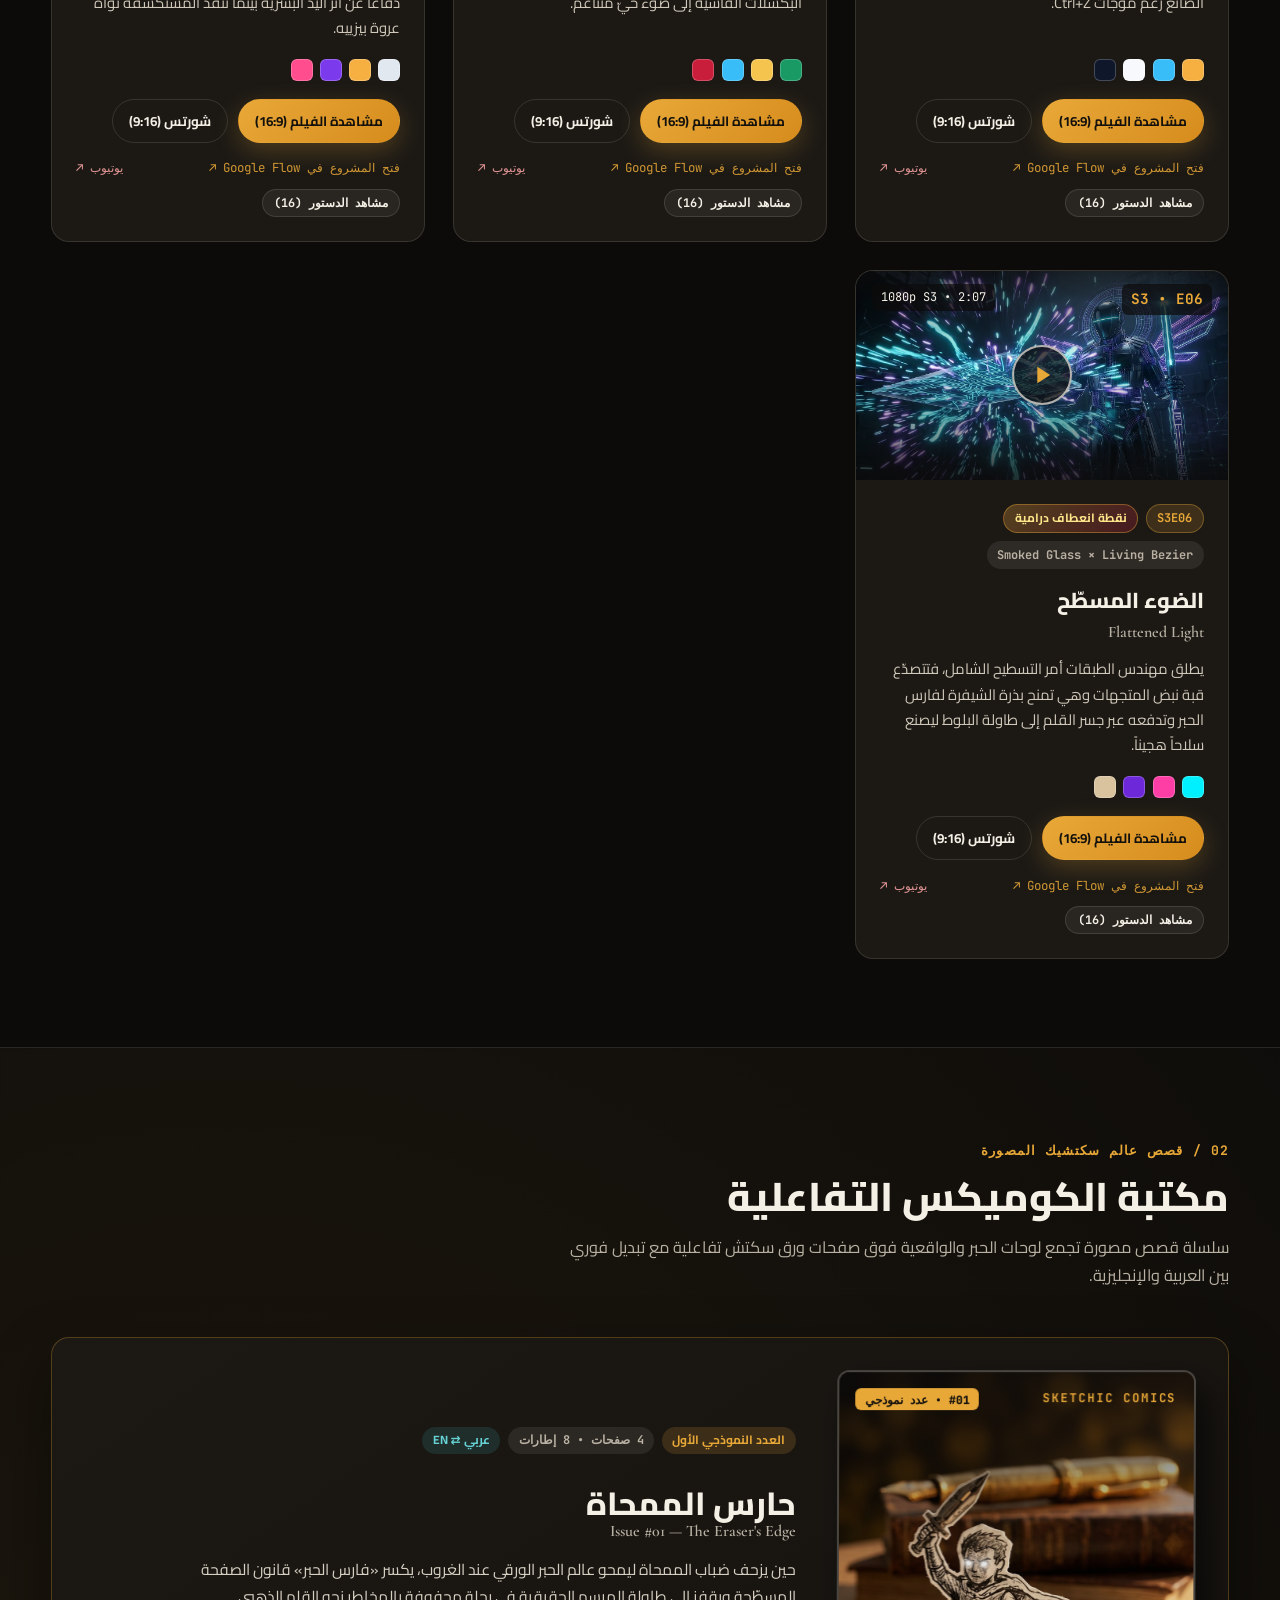
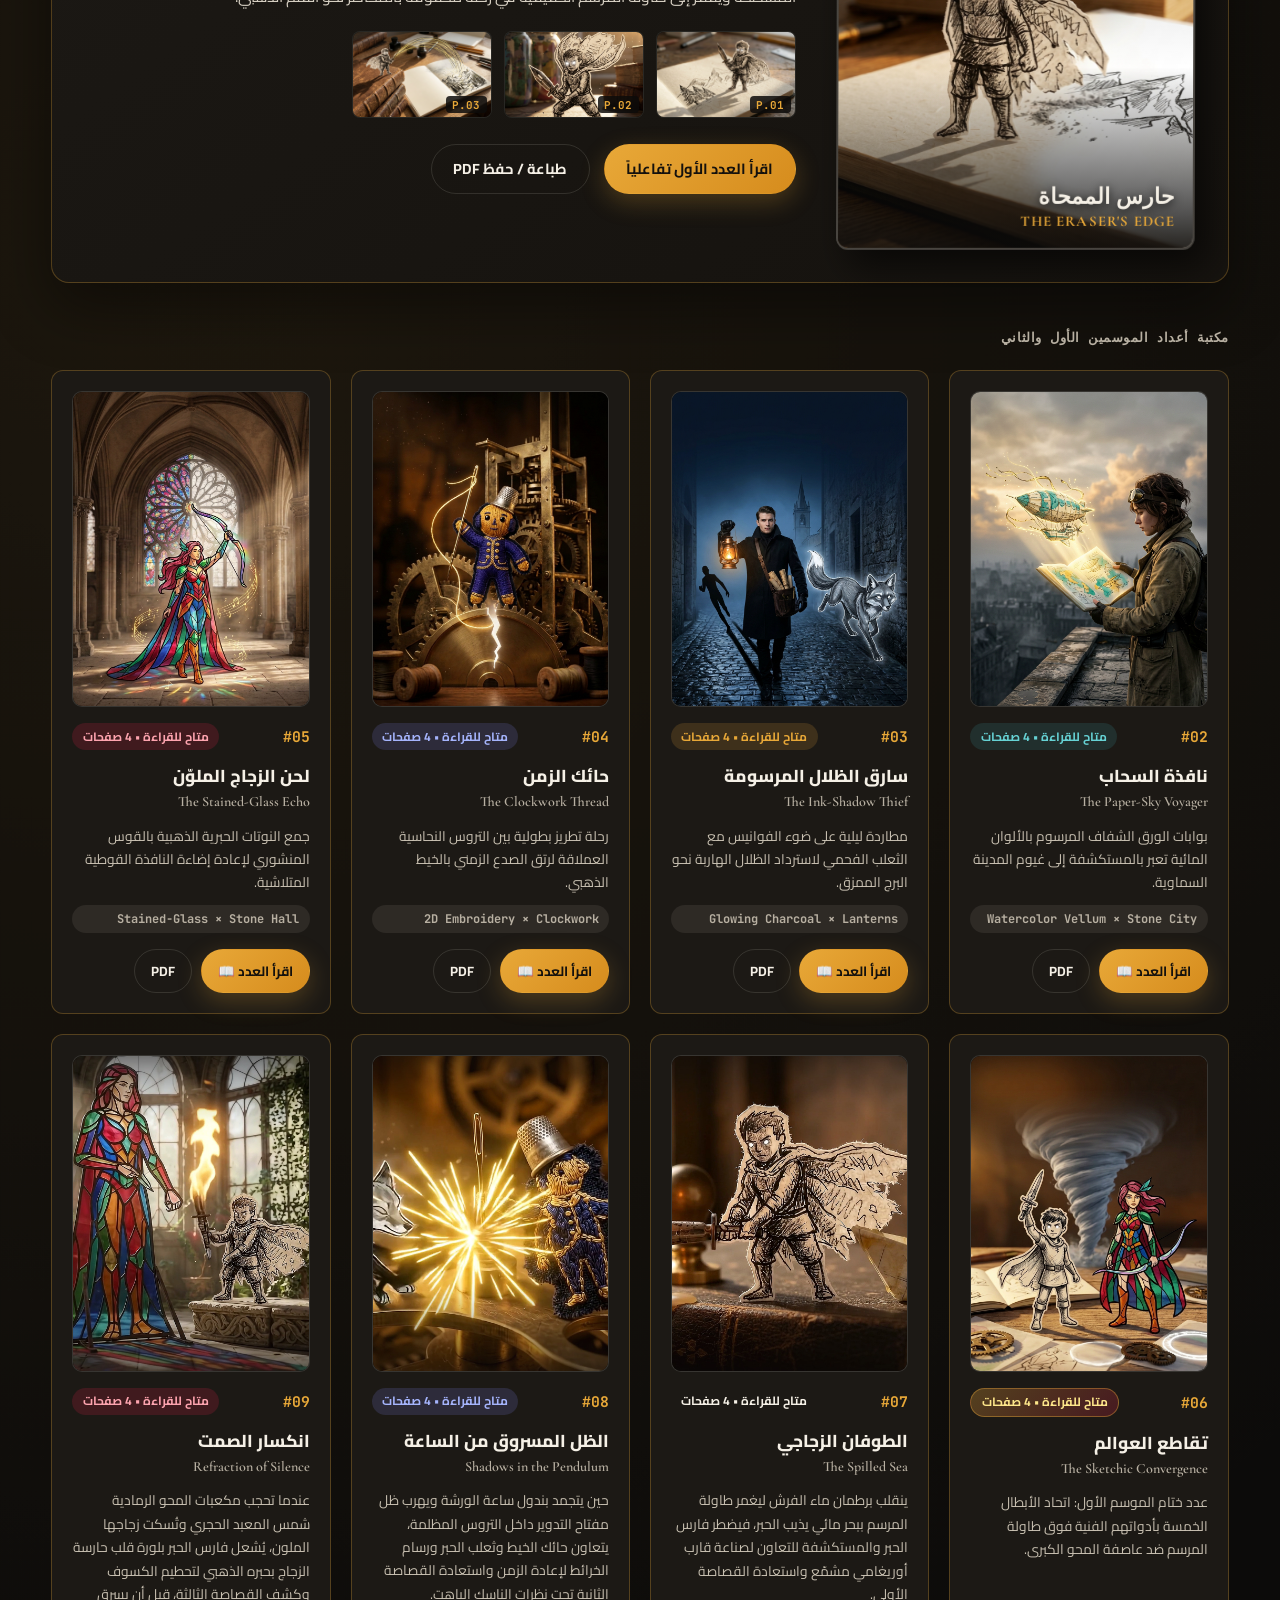
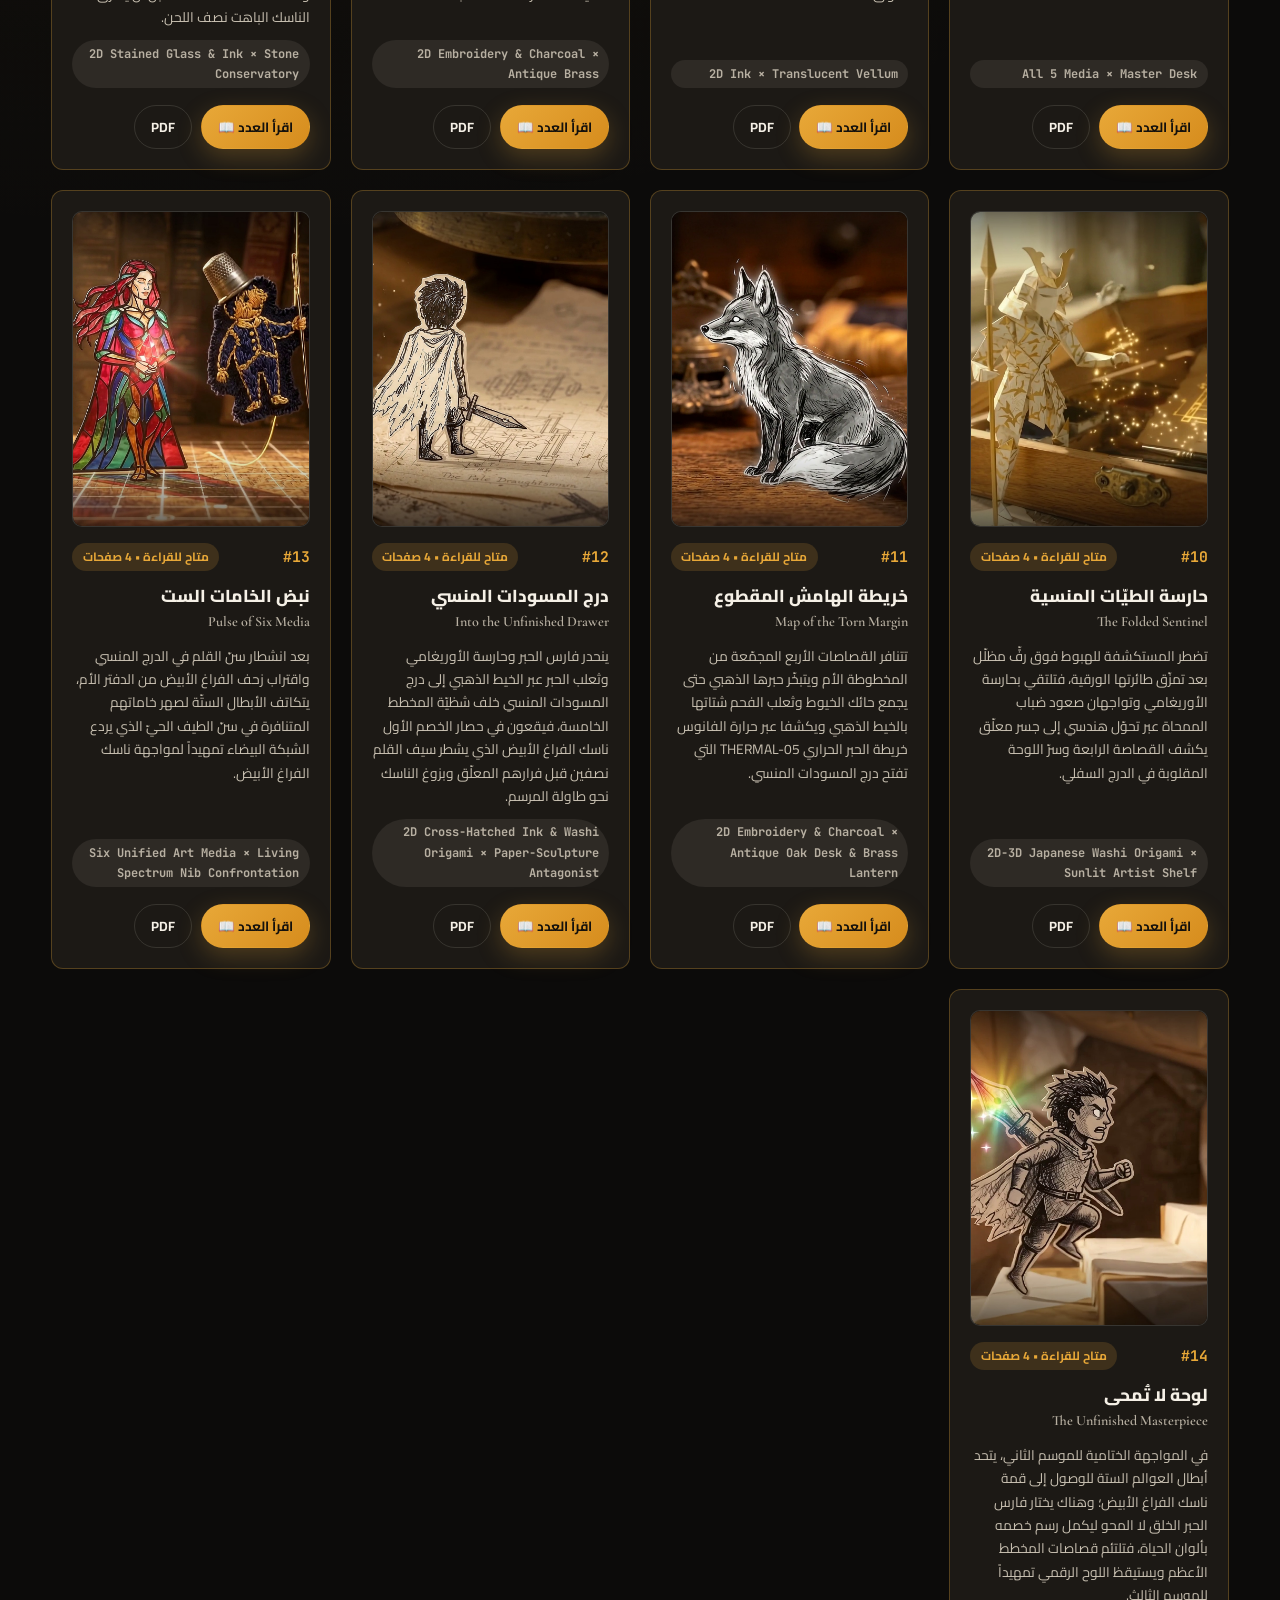
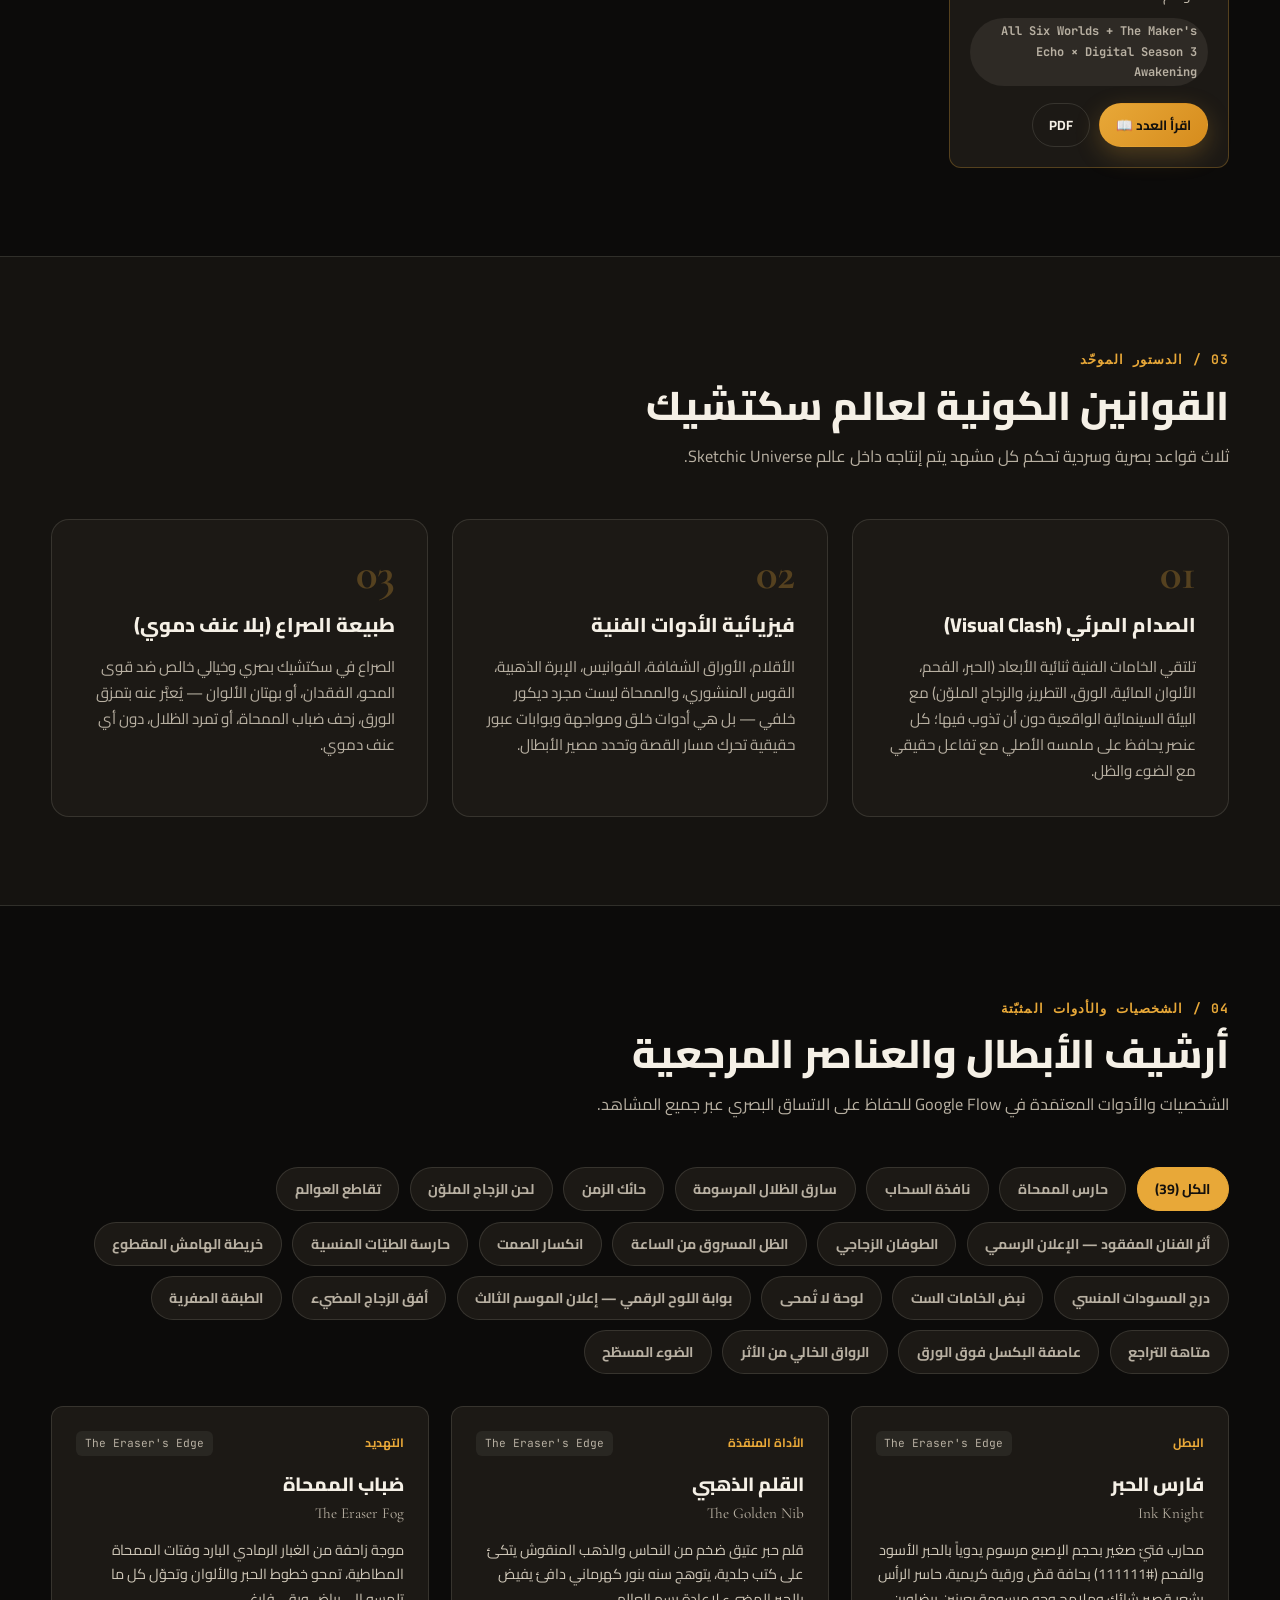
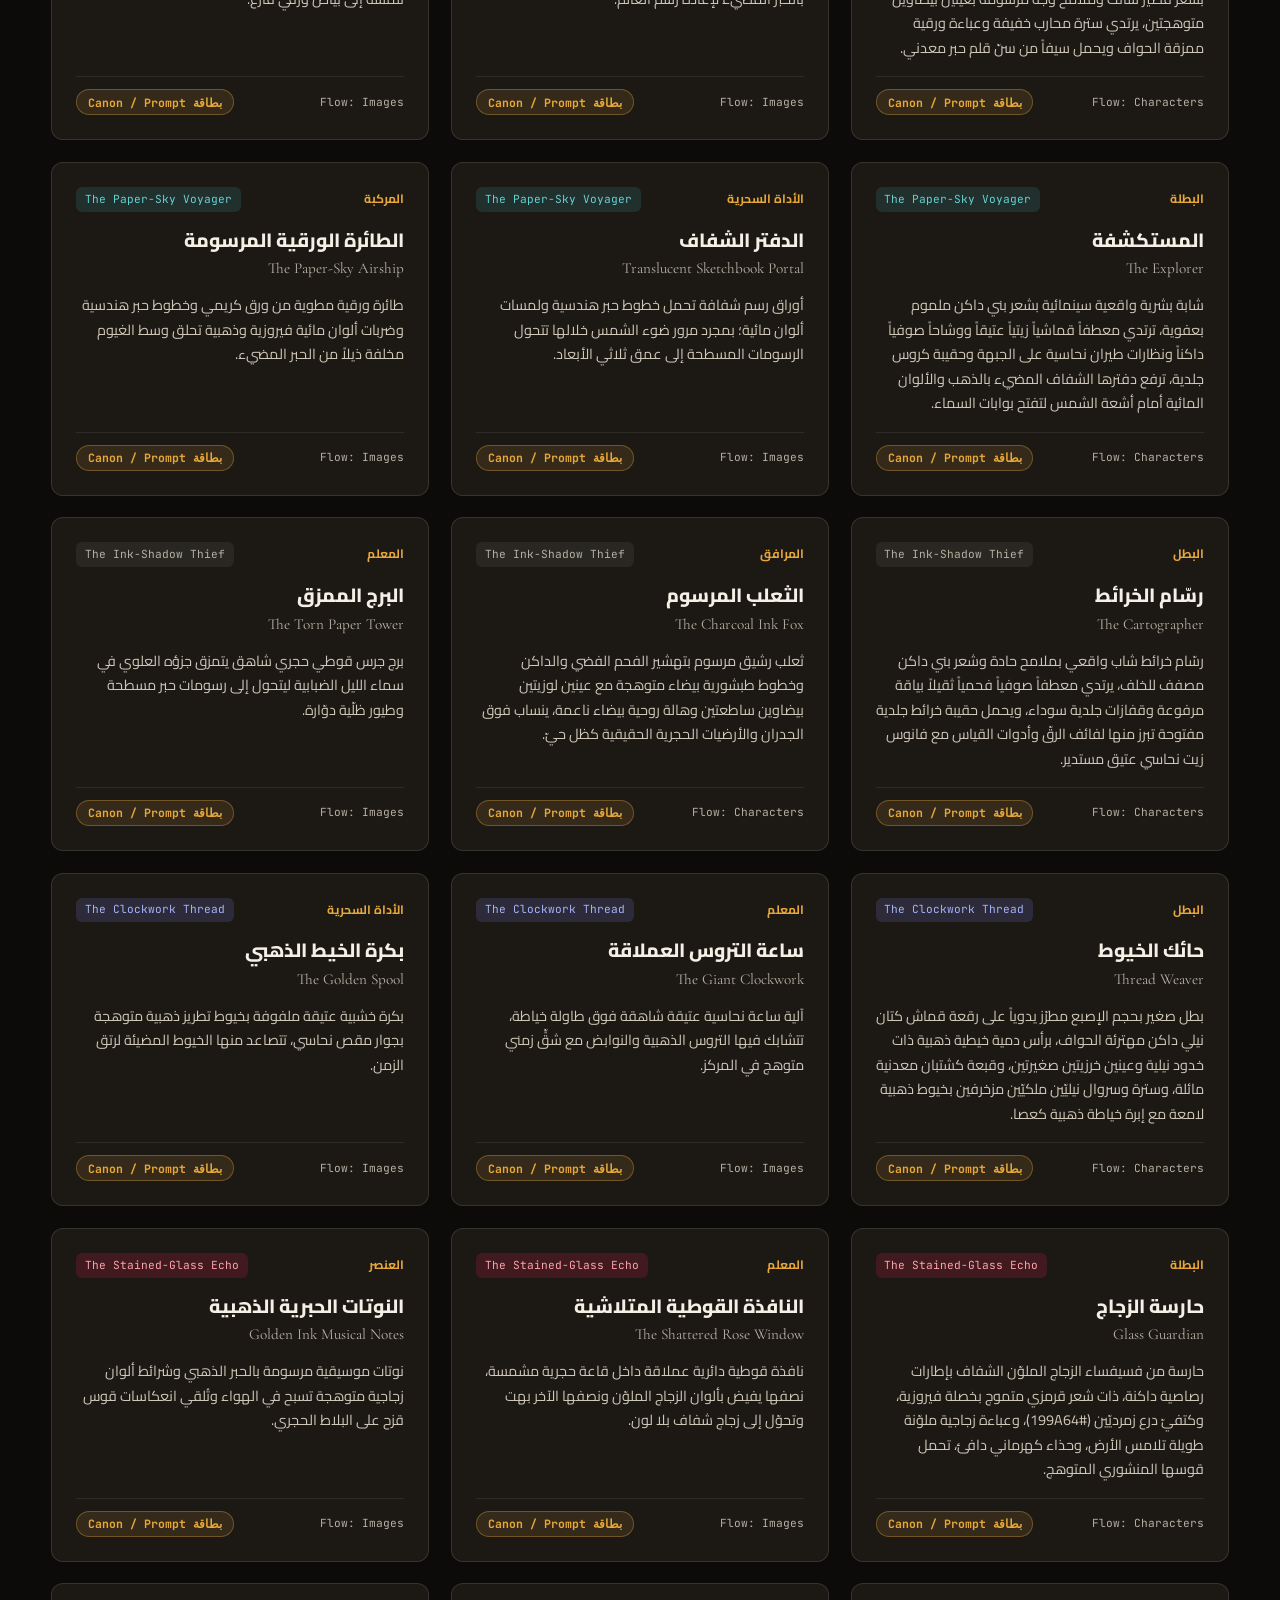
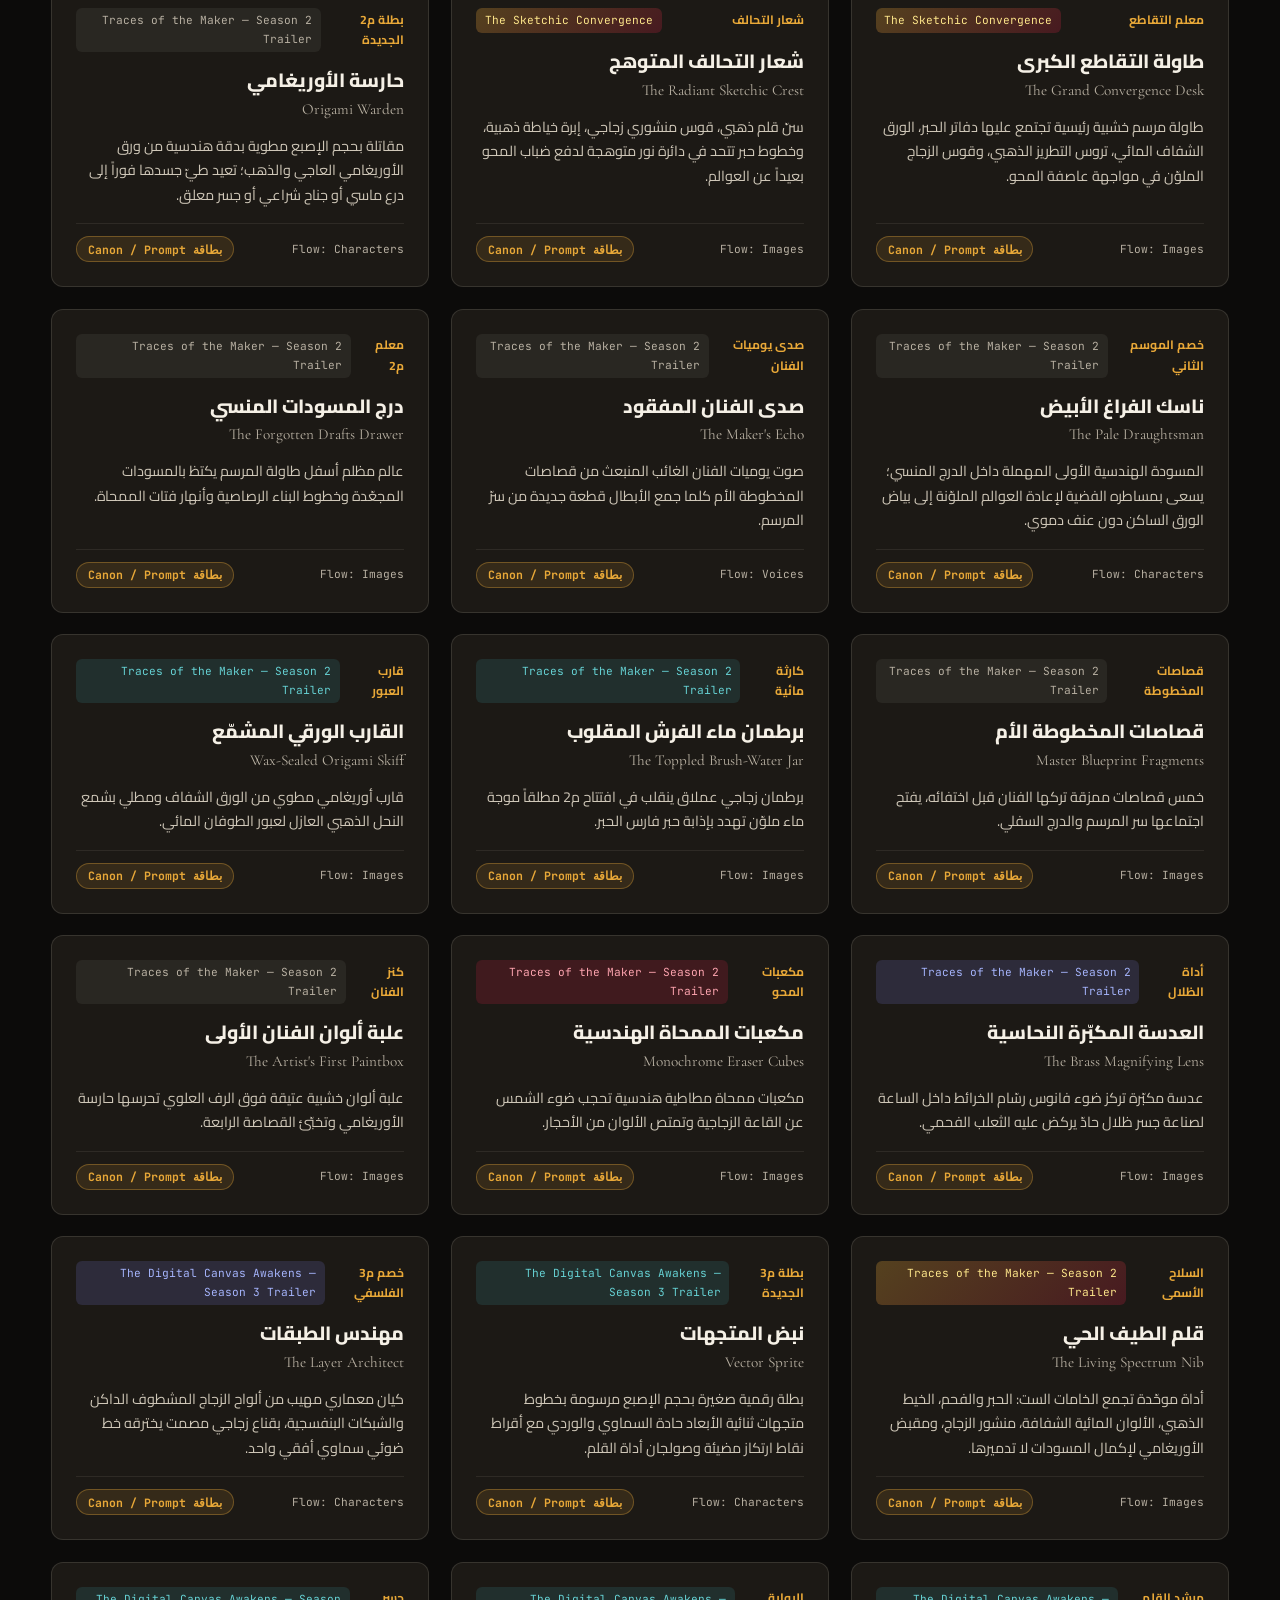
==== commit 59e17f77: "feat(s3e06): publish S3E06 Flattened Light, Canon DB v1.9.0, and FLAT-06 lore code" ====
--- a/index.html
+++ b/index.html
@@ -22,7 +22,7 @@
     gtag('config', 'G-4CBW83FGDH', { anonymize_ip: true });
   </script>
 
-  <link rel="stylesheet" href="styles.css?v=20261126-s3e05" />
+  <link rel="stylesheet" href="styles.css?v=20261127-s3e06" />
 </head>
 <body>
   <!-- Subtle Paper & Ink Grain Overlay -->
@@ -343,7 +343,7 @@
     </div>
   </div>
 
-  <script src="data/canon-db.js?v=20261126-s3e05"></script>
-  <script src="app.js?v=20261126-s3e05"></script>
+  <script src="data/canon-db.js?v=20261127-s3e06"></script>
+  <script src="app.js?v=20261127-s3e06"></script>
 </body>
 </html>
